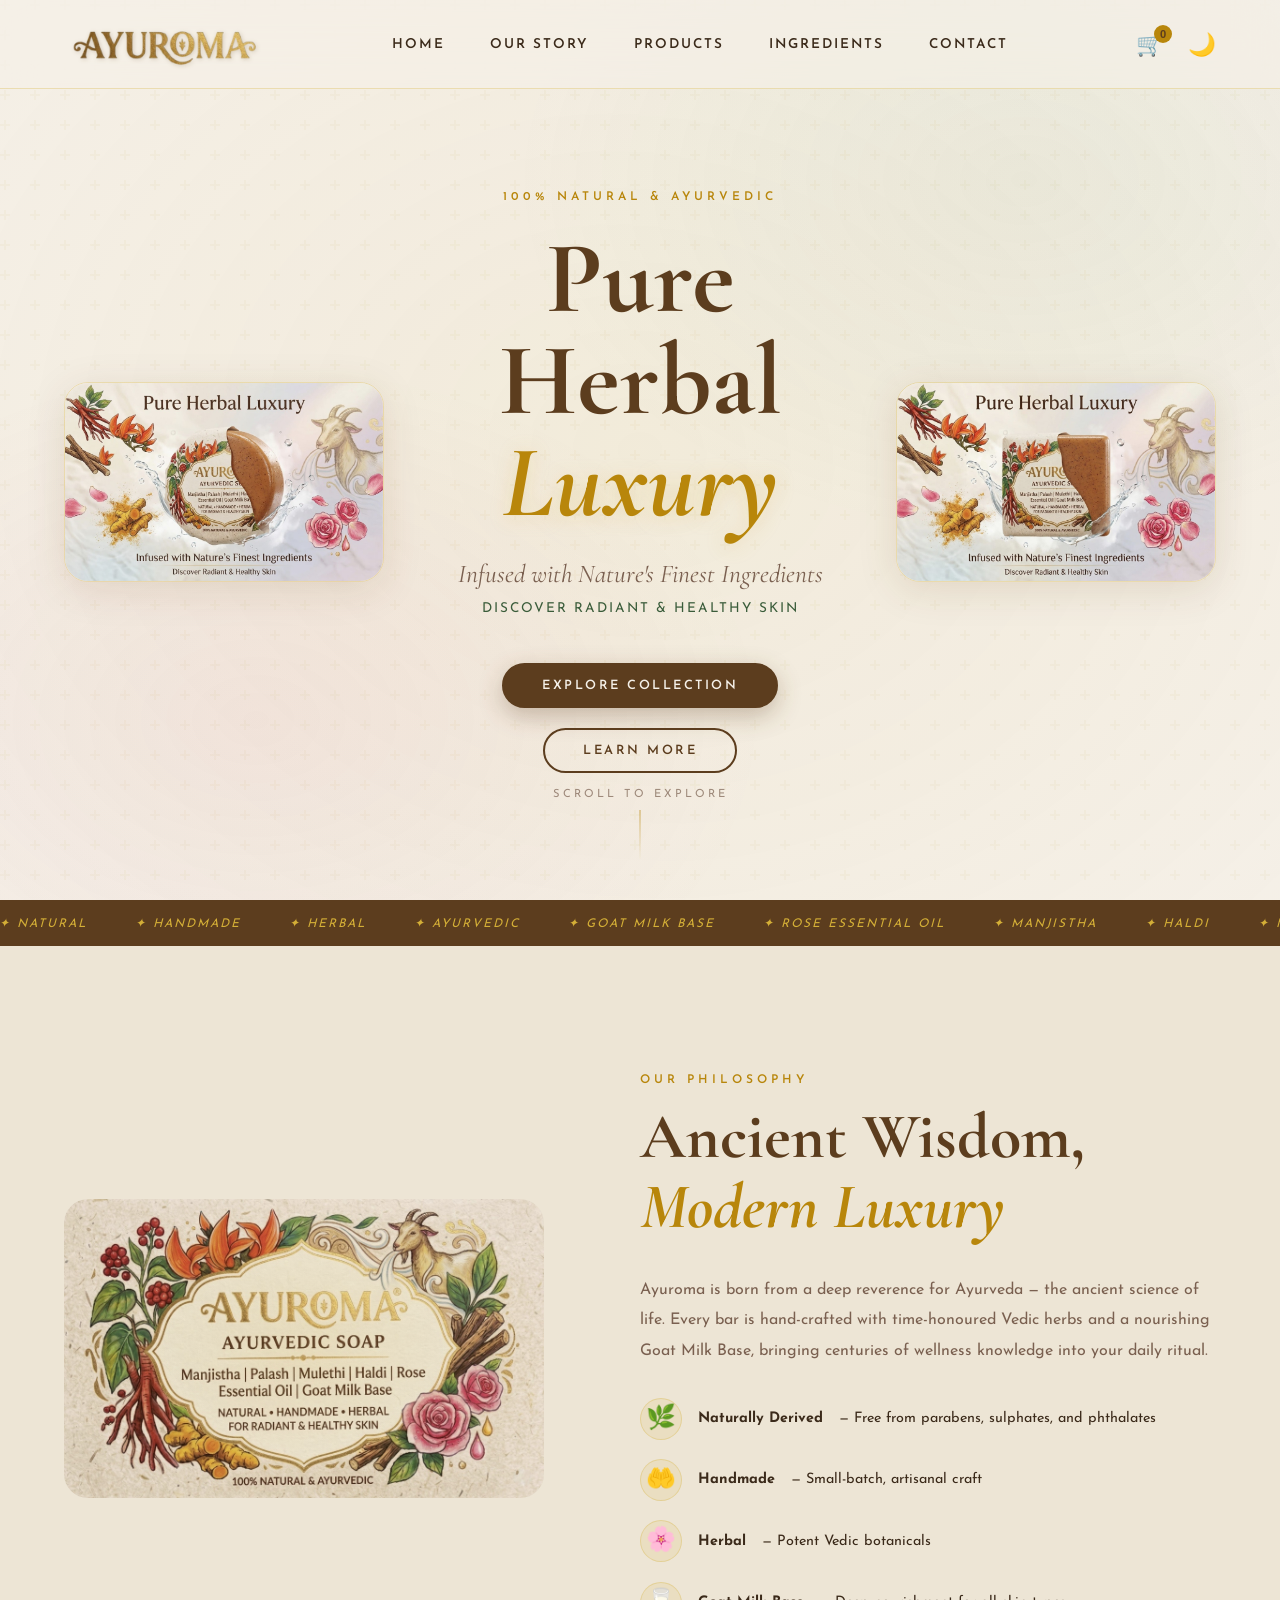
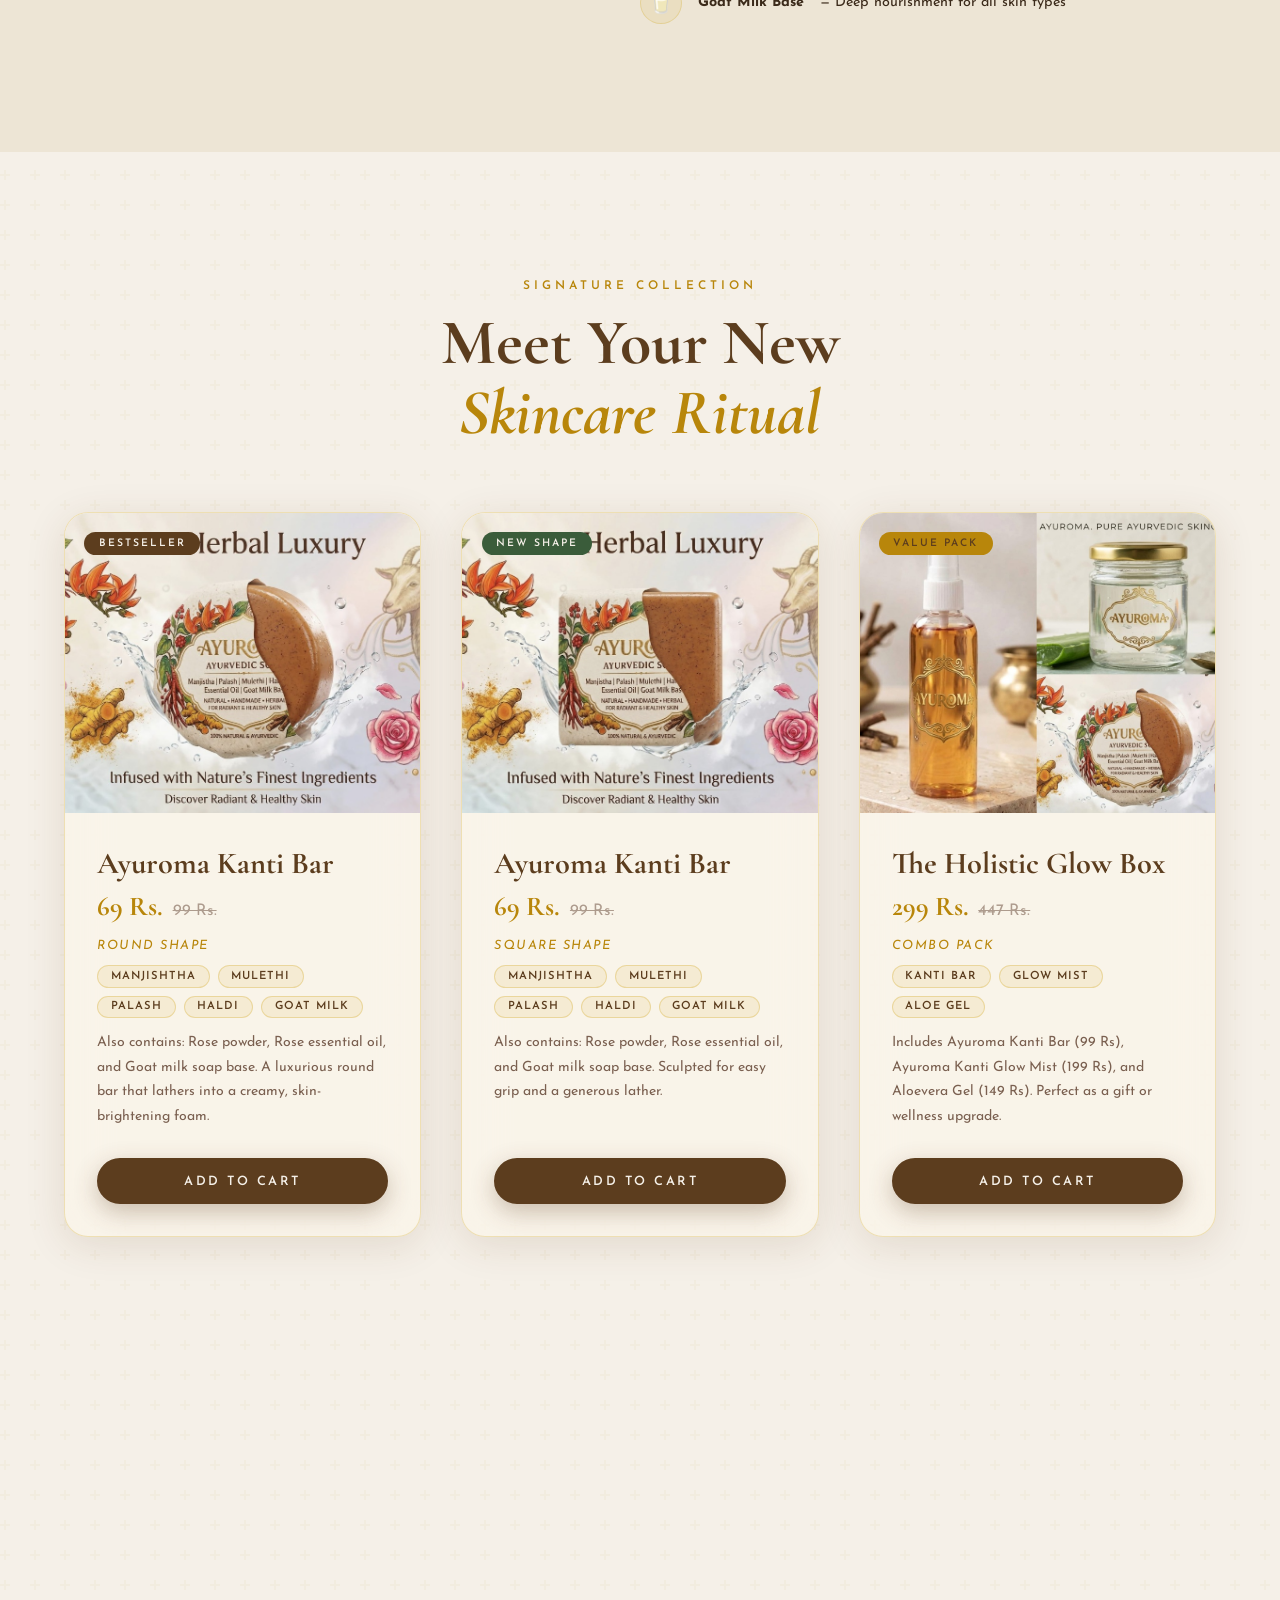
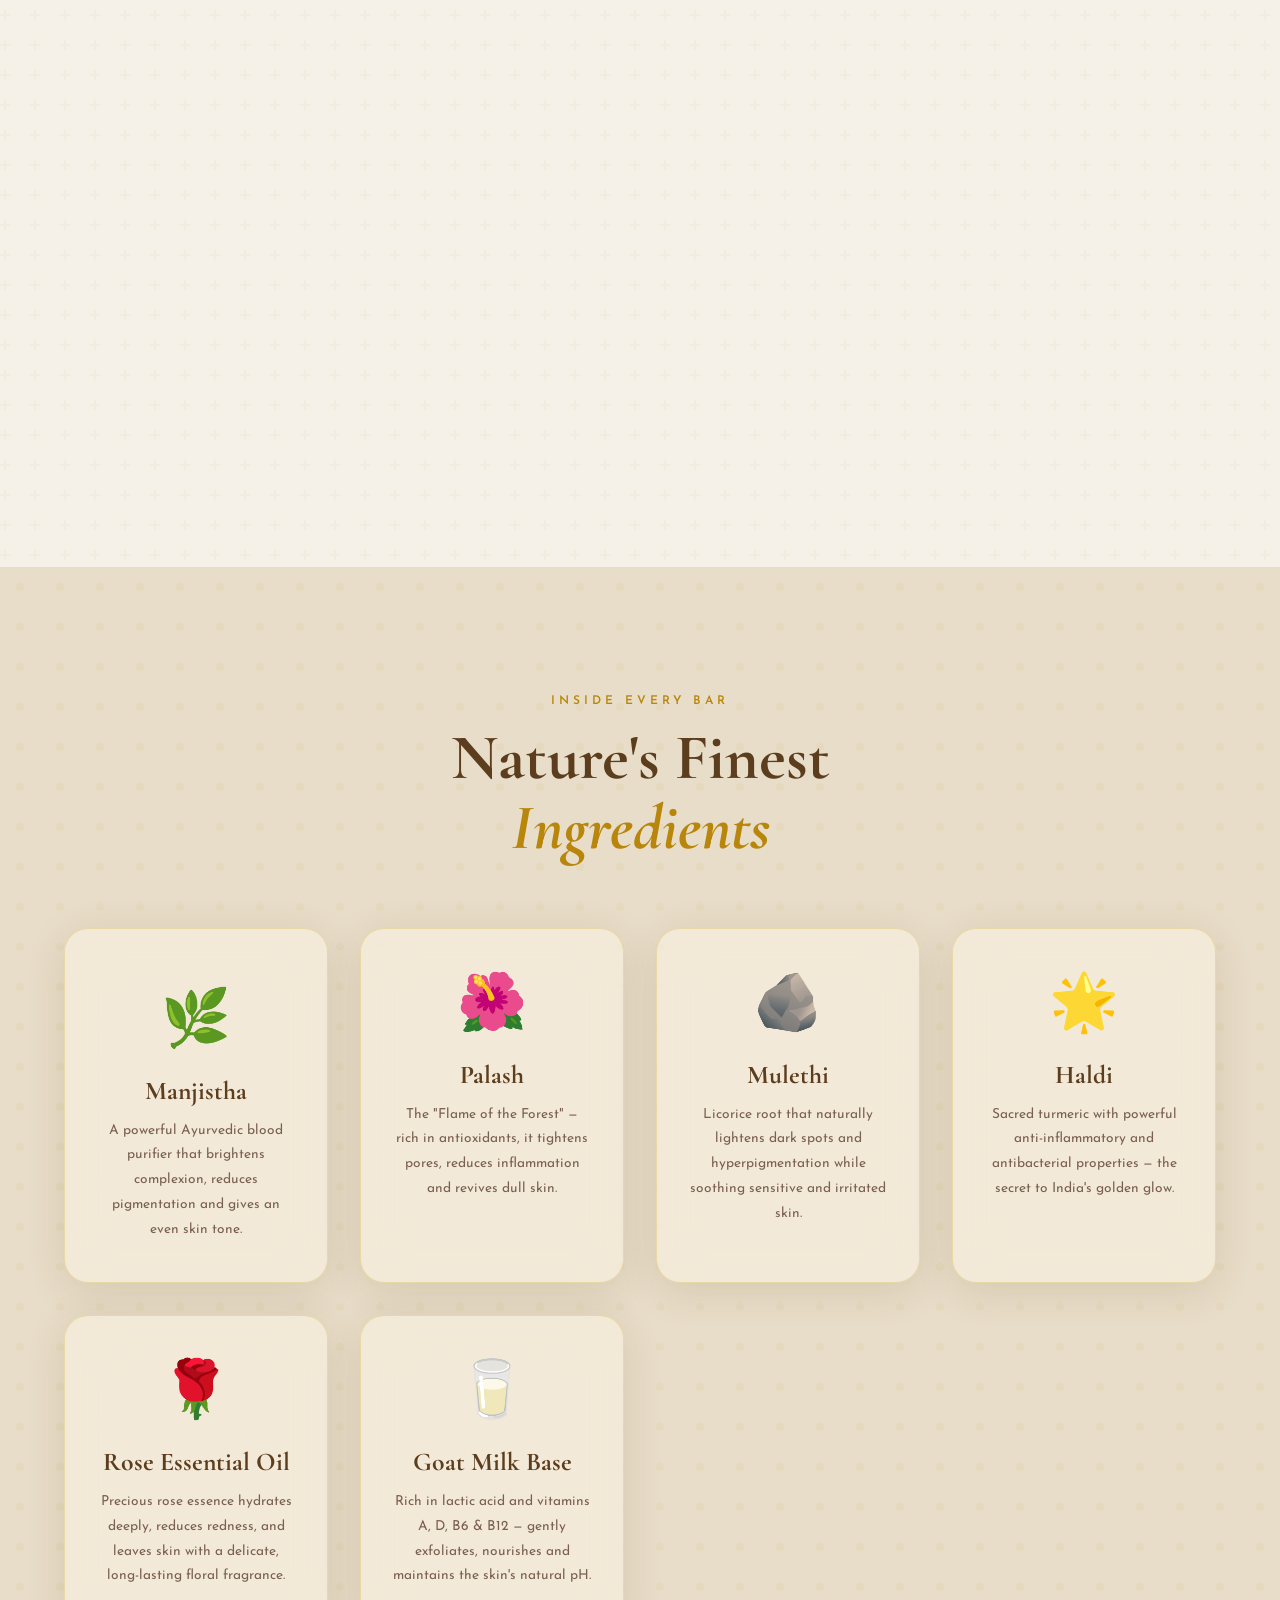
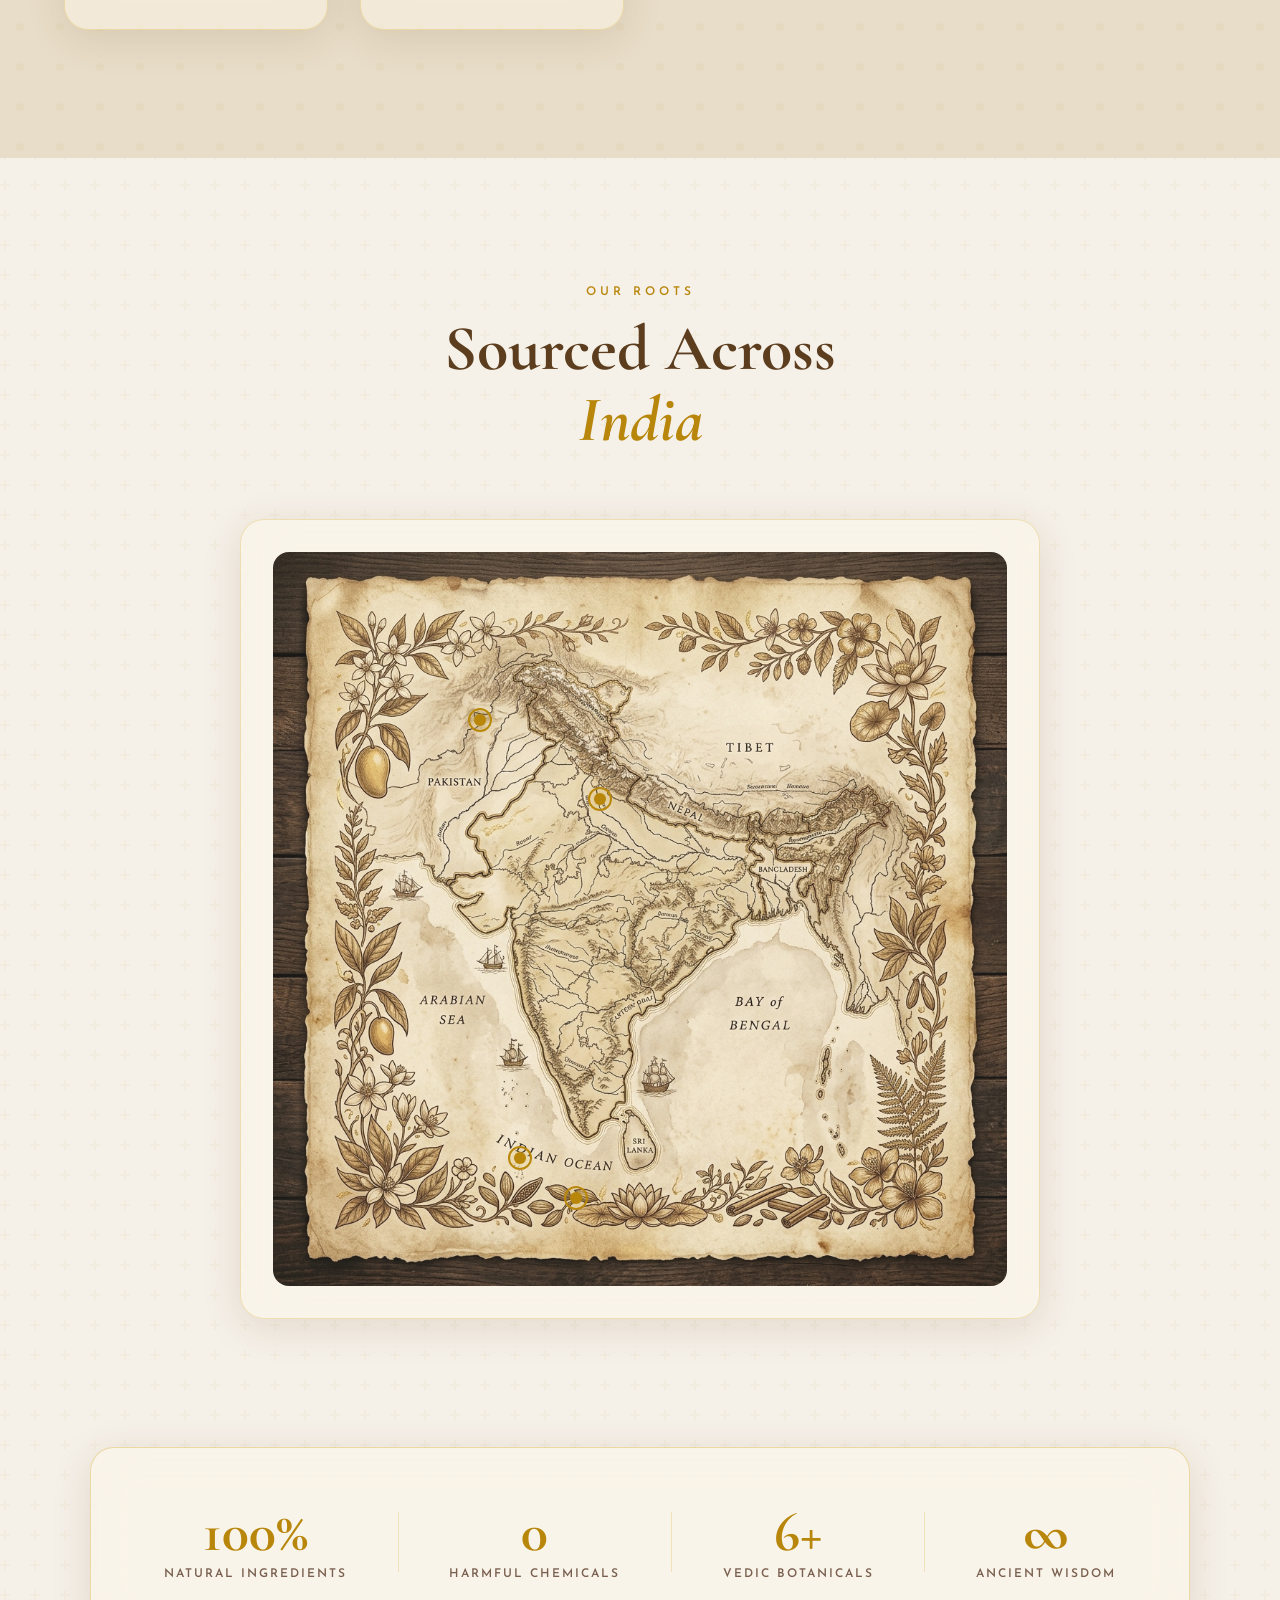
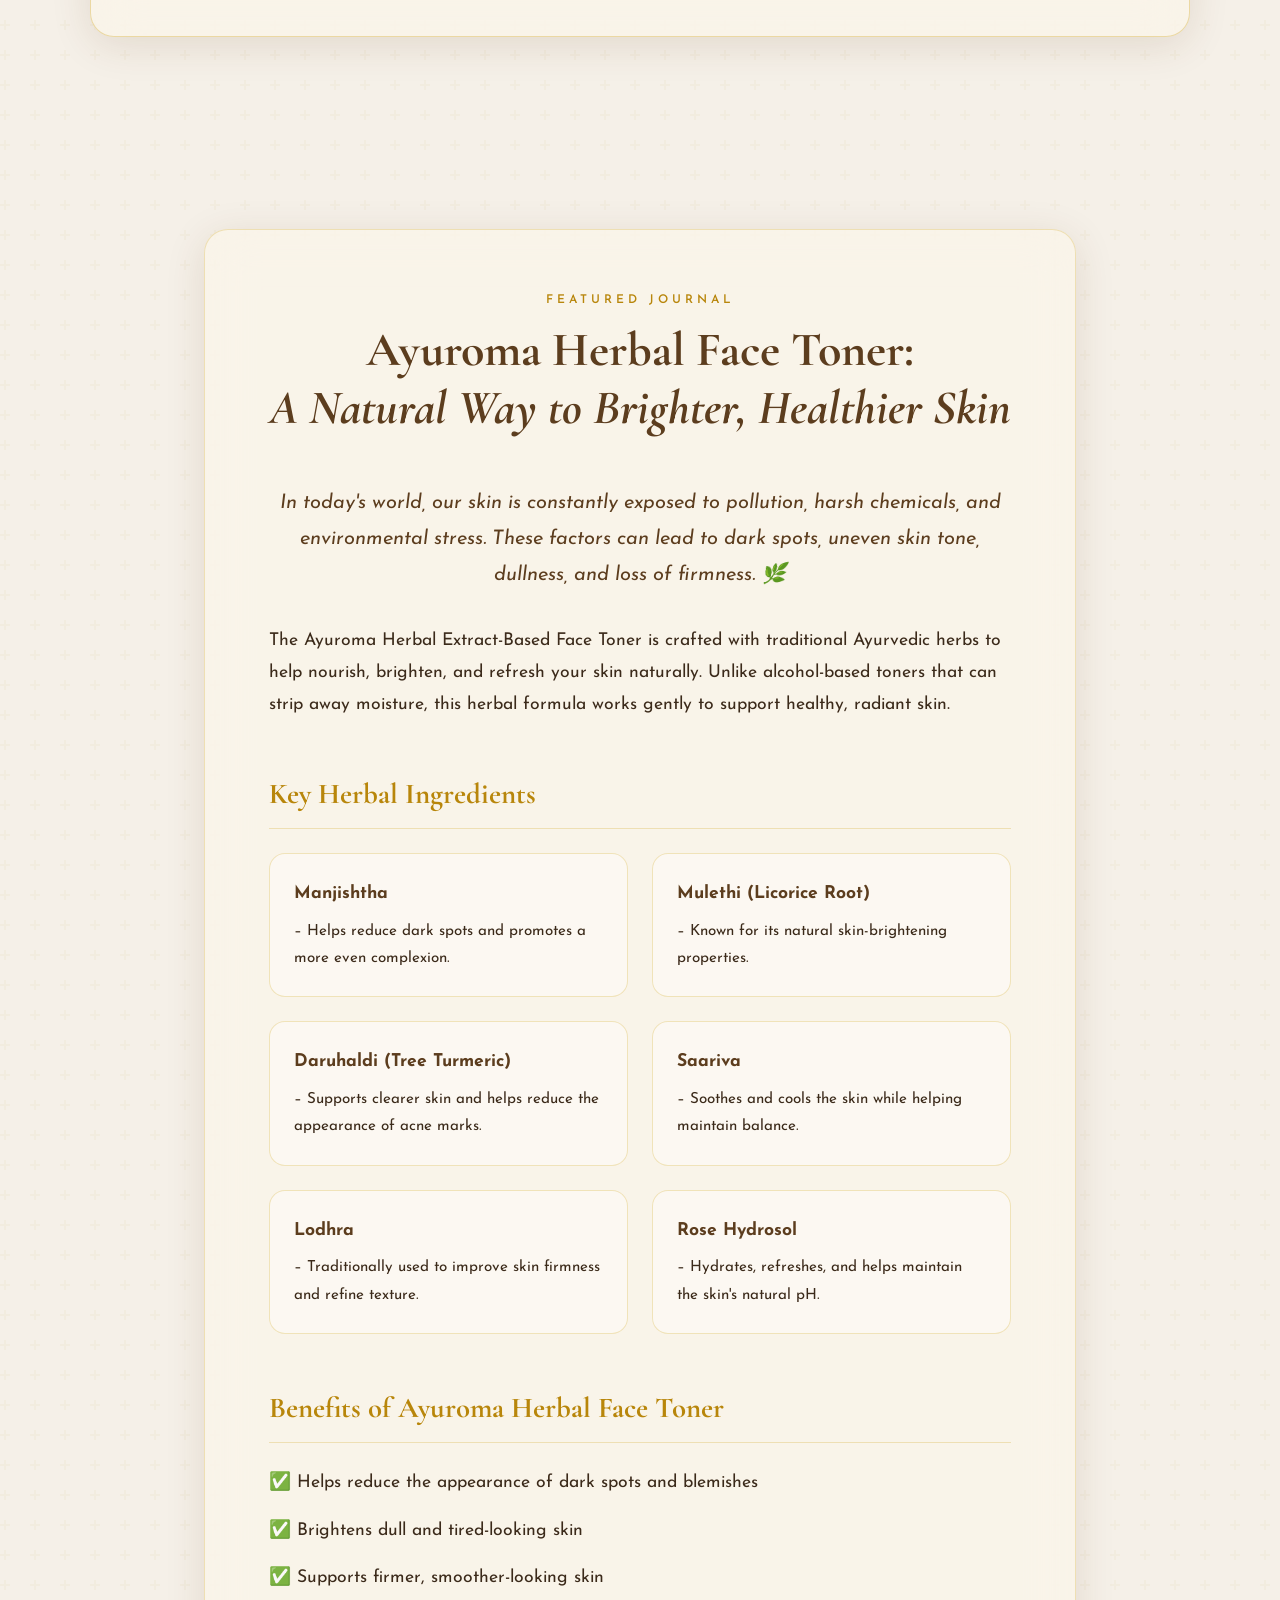
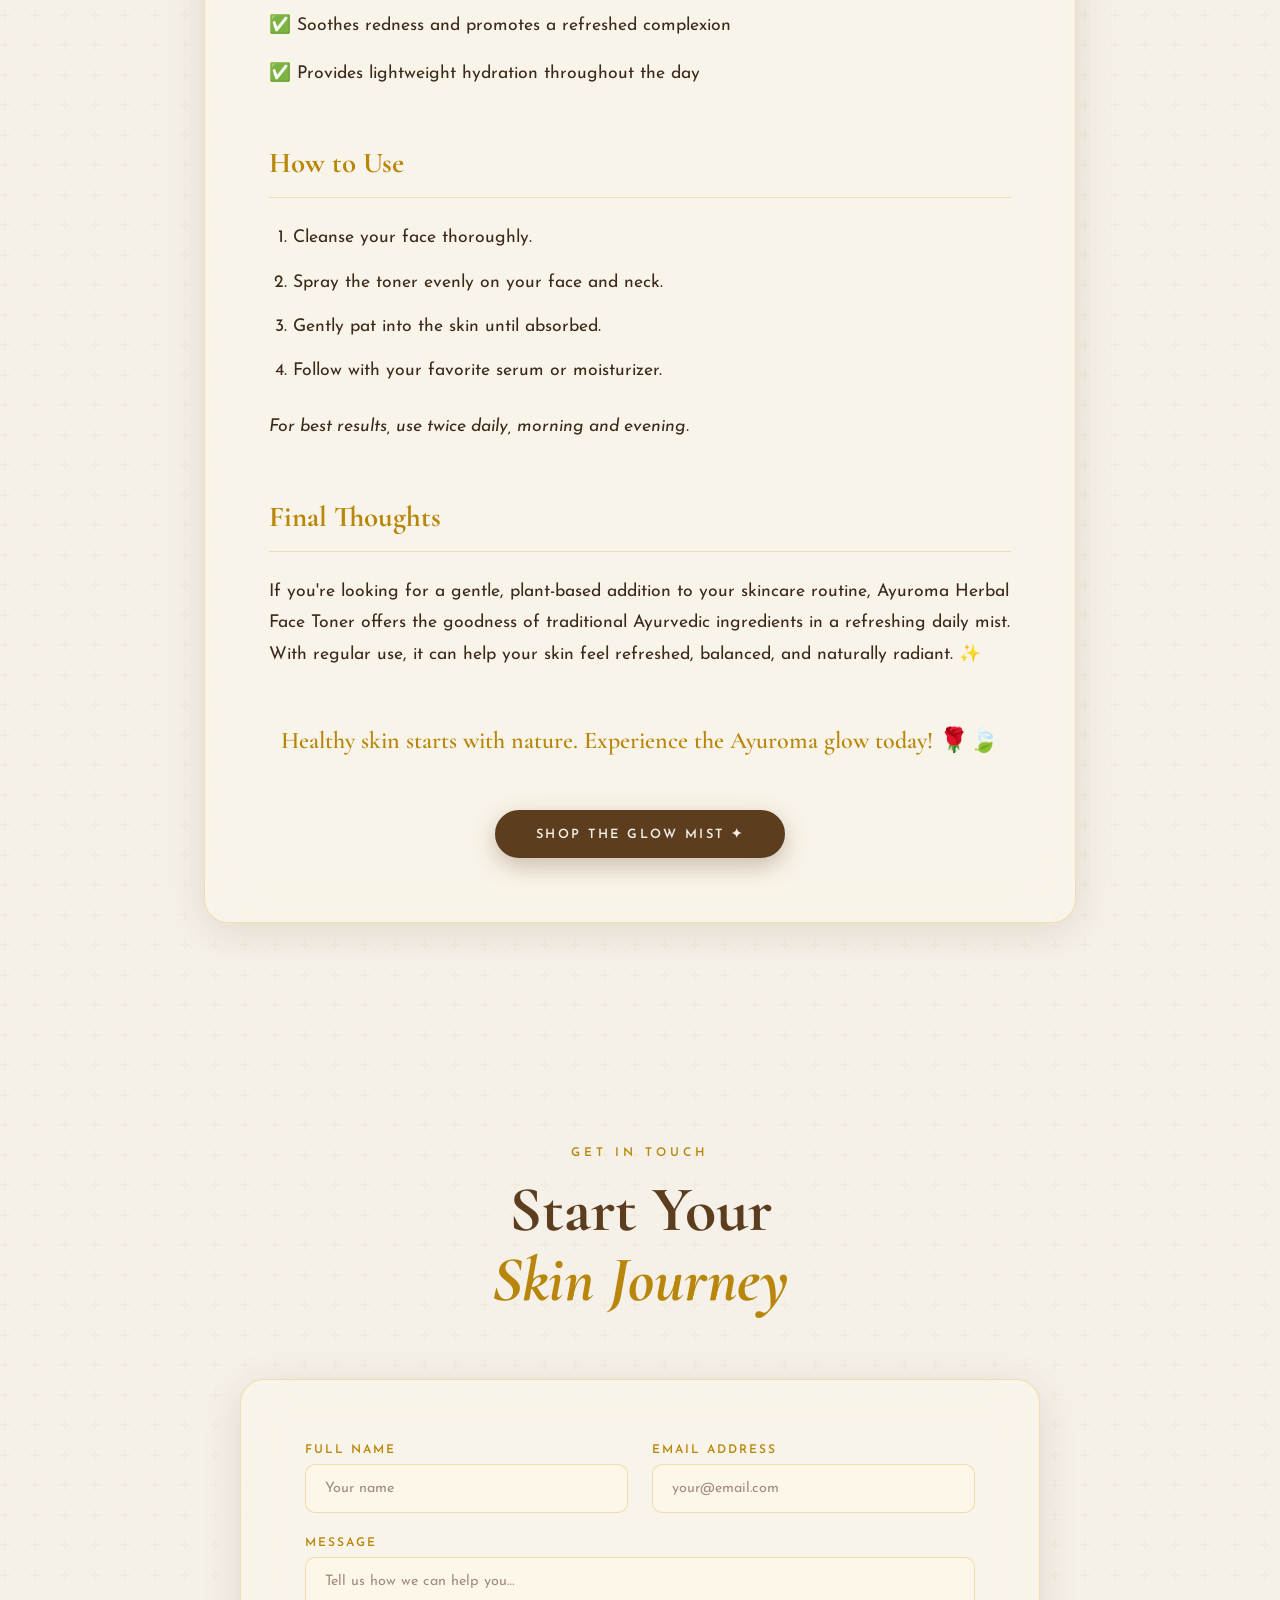
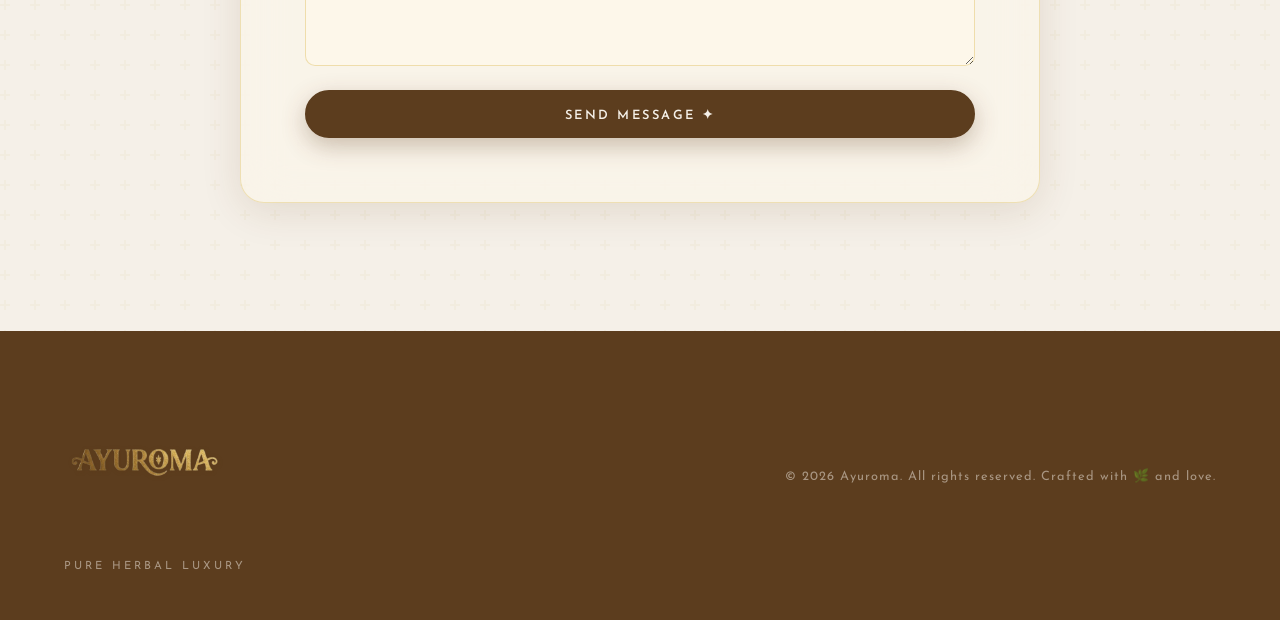
==== index.html @ 1edc3c79 "Update Aloe Vera Gel product photo" ====
<!DOCTYPE html>
<html lang="en">
<head>
  <meta charset="UTF-8" />
  <meta name="viewport" content="width=device-width, initial-scale=1.0" />
  <title>Ayuroma® | Pure Herbal Luxury – Ayurvedic Soap</title>
  <meta name="description" content="Ayuroma Ayurvedic Soap – crafted with Manjistha, Palash, Mulethi, Haldi, Rose Essential Oil and Goat Milk Base. Naturally Derived, Handmade & Herbal for radiant and healthy skin." />
  <link rel="preconnect" href="https://fonts.googleapis.com" />
  <link rel="preconnect" href="https://fonts.gstatic.com" crossorigin />
  <link href="https://fonts.googleapis.com/css2?family=Cinzel+Decorative:wght@400;700&family=Cormorant+Garamond:ital,wght@0,400;0,600;0,700;1,400;1,600&family=Josefin+Sans:wght@300;400;600&display=swap" rel="stylesheet" />
  <link rel="stylesheet" href="style-premium.css?v=29" />
  <link rel="icon" type="image/jpeg" href="assets/favicon.jpg" />
</head>
<body>



  <!-- ======== FLOATING PETALS ======== -->
  <div class="petals-container" id="petalsContainer"></div>

  <!-- ======== NAVBAR ======== -->
  <nav class="navbar" id="navbar">
    <div class="nav-logo">
      <img src="assets/logo.png" alt="Ayuroma Logo" class="nav-logo-img" onerror="this.style.display='none'; this.nextElementSibling.style.display='flex';" />
      <div class="fallback-logo" style="display: none; align-items: baseline; gap: 2px;">
        <span class="logo-text">AYUROMA</span>
        <span class="logo-reg">®</span>
      </div>
    </div>
    <ul class="nav-links" id="navLinks">
      <li><a href="#home">Home</a></li>
      <li><a href="#story">Our Story</a></li>
      <li><a href="#products">Products</a></li>
      <li><a href="#ingredients">Ingredients</a></li>
      <li><a href="#contact">Contact</a></li>
    </ul>
    <div class="nav-actions">
      <button class="nav-cart-btn" id="navCartBtn" aria-label="View Cart">
        🛒 <span class="nav-cart-count" id="navCartCount">0</span>
      </button>
      <button class="theme-toggle" id="themeToggle" aria-label="Toggle Dark Mode">
        <span class="theme-toggle-icon">🌙</span>
      </button>
      <button class="nav-toggle" id="navToggle" aria-label="Toggle Navigation">
        <span></span><span></span><span></span>
      </button>
    </div>
  </nav>

  <!-- ======== HERO ======== -->
  <section id="home" class="hero">
    <div class="hero-bg-texture"></div>
    <div class="hero-botanical hero-botanical--left">
      <img src="assets/hero-round.jpg" alt="Ayuroma Round Soap with herbal ingredients" class="hero-product-img float-anim" />
    </div>
    <div class="hero-content fade-up">
      <p class="hero-eyebrow">100% Natural &amp; Ayurvedic</p>
      <h1 class="hero-title">Pure Herbal<br /><em>Luxury</em></h1>
      <p class="hero-subtitle">Infused with Nature's Finest Ingredients</p>
      <p class="hero-tagline">Discover Radiant &amp; Healthy Skin</p>
      <div class="hero-cta">
        <a href="#products" class="btn btn--primary" id="heroExploreBtn">Explore Collection</a>
        <a href="#ingredients" class="btn btn--outline" id="heroLearnBtn">Learn More</a>
      </div>
    </div>
    <div class="hero-botanical hero-botanical--right">
      <img src="assets/hero-square.jpg" alt="Ayuroma Square Soap with herbal ingredients" class="hero-product-img float-anim float-anim--delay" />
    </div>
    <div class="hero-scroll-hint">
      <span>Scroll to explore</span>
      <div class="scroll-line"></div>
    </div>
  </section>

  <!-- ======== MARQUEE STRIP ======== -->
  <div class="marquee-strip">
    <div class="marquee-track">
      <span>✦ Natural</span>
      <span>✦ Handmade</span>
      <span>✦ Herbal</span>
      <span>✦ Ayurvedic</span>
      <span>✦ Goat Milk Base</span>
      <span>✦ Rose Essential Oil</span>
      <span>✦ Manjistha</span>
      <span>✦ Haldi</span>
      <span>✦ Mulethi</span>
      <span>✦ Natural</span>
      <span>✦ Handmade</span>
      <span>✦ Herbal</span>
      <span>✦ Ayurvedic</span>
      <span>✦ Goat Milk Base</span>
      <span>✦ Rose Essential Oil</span>
      <span>✦ Manjistha</span>
      <span>✦ Haldi</span>
      <span>✦ Mulethi</span>
    </div>
  </div>

  <!-- ======== OUR STORY ======== -->
  <section id="story" class="story section">
    <div class="story-inner">
      <div class="story-image-wrap fade-left">
        <img src="assets/label.jpg" alt="Ayuroma Ayurvedic Soap Label" class="story-img" />
        <div class="story-img-glow"></div>
      </div>
      <div class="story-text fade-right">
        <p class="section-eyebrow">Our Philosophy</p>
        <h2 class="section-title">Ancient Wisdom,<br /><em>Modern Luxury</em></h2>
        <p class="story-body">Ayuroma is born from a deep reverence for Ayurveda — the ancient science of life. Every bar is hand-crafted with time-honoured Vedic herbs and a nourishing Goat Milk Base, bringing centuries of wellness knowledge into your daily ritual.</p>
        <ul class="story-pillars">
          <li><span class="pillar-icon">🌿</span> <strong>Naturally Derived</strong> — Free from parabens, sulphates, and phthalates</li>
          <li><span class="pillar-icon">🤲</span> <strong>Handmade</strong> — Small-batch, artisanal craft</li>
          <li><span class="pillar-icon">🌸</span> <strong>Herbal</strong> — Potent Vedic botanicals</li>
          <li><span class="pillar-icon">🥛</span> <strong>Goat Milk Base</strong> — Deep nourishment for all skin types</li>
        </ul>
      </div>
    </div>
  </section>

  <!-- ======== PRODUCTS ======== -->
  <section id="products" class="products section">
    <div class="section-header fade-up">
      <p class="section-eyebrow">Signature Collection</p>
      <h2 class="section-title">Meet Your New<br /><em>Skincare Ritual</em></h2>
    </div>
    <div class="products-grid">

      <!-- Round Soap Card -->
      <article class="product-card glass-card fade-up" id="productRound">
        <div class="product-card__badge">Bestseller</div>
        <div class="product-card__img-wrap">
          <img src="assets/hero-round.jpg" alt="Ayuroma Round Herbal Soap Bar" class="product-card__img" loading="lazy" />
          <div class="product-card__img-glow"></div>
        </div>
        <div class="product-card__body">
          <h3 class="product-card__name">Ayuroma Kanti Bar</h3>
          <div class="product-card__price">
            <span class="price-current">69 Rs.</span>
            <span class="price-old">99 Rs.</span>
          </div>
          <p class="product-card__tagline">Round Shape</p>
          <div class="product-card__ingredients">
            <span class="tag">Manjishtha</span>
            <span class="tag">Mulethi</span>
            <span class="tag">Palash</span>
            <span class="tag">Haldi</span>
            <span class="tag">Goat Milk</span>
          </div>
          <p class="product-card__desc">Also contains: Rose powder, Rose essential oil, and Goat milk soap base. A luxurious round bar that lathers into a creamy, skin-brightening foam.</p>
          <button class="btn btn--primary product-btn" id="btnRound">Add to Cart</button>
        </div>
      </article>

      <!-- Square Soap Card -->
      <article class="product-card glass-card fade-up delay-1" id="productSquare">
        <div class="product-card__badge product-card__badge--new">New Shape</div>
        <div class="product-card__img-wrap">
          <img src="assets/hero-square.jpg" alt="Ayuroma Square Herbal Soap Bar" class="product-card__img" loading="lazy" />
          <div class="product-card__img-glow"></div>
        </div>
        <div class="product-card__body">
          <h3 class="product-card__name">Ayuroma Kanti Bar</h3>
          <div class="product-card__price">
            <span class="price-current">69 Rs.</span>
            <span class="price-old">99 Rs.</span>
          </div>
          <p class="product-card__tagline">Square Shape</p>
          <div class="product-card__ingredients">
            <span class="tag">Manjishtha</span>
            <span class="tag">Mulethi</span>
            <span class="tag">Palash</span>
            <span class="tag">Haldi</span>
            <span class="tag">Goat Milk</span>
          </div>
          <p class="product-card__desc">Also contains: Rose powder, Rose essential oil, and Goat milk soap base. Sculpted for easy grip and a generous lather.</p>
          <button class="btn btn--primary product-btn" id="btnSquare">Add to Cart</button>
        </div>
      </article>

      <!-- Label / Bundle Card -->
      <article class="product-card glass-card fade-up delay-2" id="productBundle">
        <div class="product-card__badge product-card__badge--gold">Value Pack</div>
        <div class="product-card__img-wrap">
          <img src="assets/glow-box.jpg" alt="Ayuroma Combo Pack" class="product-card__img" loading="lazy" />
          <div class="product-card__img-glow"></div>
        </div>
        <div class="product-card__body">
          <h3 class="product-card__name">The Holistic Glow Box</h3>
          <div class="product-card__price">
            <span class="price-current">299 Rs.</span>
            <span class="price-old">447 Rs.</span>
          </div>
          <p class="product-card__tagline">Combo Pack</p>
          <div class="product-card__ingredients">
            <span class="tag">Kanti Bar</span>
            <span class="tag">Glow Mist</span>
            <span class="tag">Aloe Gel</span>
          </div>
          <p class="product-card__desc">Includes Ayuroma Kanti Bar (99 Rs), Ayuroma Kanti Glow Mist (199 Rs), and Aloevera Gel (149 Rs). Perfect as a gift or wellness upgrade.</p>
          <button class="btn btn--primary product-btn" id="btnBundle">Add to Cart</button>
        </div>
      </article>

      <!-- Aloe Vera Gel Card -->
      <article class="product-card glass-card fade-up" id="productAloe">
        <div class="product-card__badge product-card__badge--new" style="background:var(--gold); color:var(--brown);">New Arrival</div>
        <div class="product-card__img-wrap">
          <img src="assets/aloe-vera-gel.jpg" alt="Ayuroma Aloe Vera Gel" class="product-card__img" loading="lazy" />
          <div class="product-card__img-glow"></div>
        </div>
        <div class="product-card__body">
          <h3 class="product-card__name">Aloevera Gel (50g)</h3>
          <div class="product-card__price">
            <span class="price-current">99 Rs.</span>
            <span class="price-old">149 Rs.</span>
          </div>
          <p class="product-card__tagline">Natural & Potent Hydration</p>
          <div class="product-card__ingredients">
            <span class="tag">Aloevera Swaras</span>
            <span class="tag">Veg. Glycerine</span>
          </div>
          <p class="product-card__desc">Also contains: Picchal Ghantva Shar Dravya, Santilan Dravya, and pure Aloevera fragrance. Deeply hydrates and leaves a naturally radiant glow.</p>
          <button class="btn btn--primary product-btn" id="btnAloe">Add to Cart</button>
        </div>
      </article>

      <!-- Face Toner Card -->
      <article class="product-card glass-card fade-up delay-1" id="productToner">
        <div class="product-card__badge product-card__badge--new" style="background:var(--gold); color:var(--brown);">New Arrival</div>
        <div class="product-card__img-wrap">
          <img src="assets/face-toner.png" alt="Ayuroma Ayurvedic Face Toner" class="product-card__img" loading="lazy" onerror="this.src='https://images.unsplash.com/photo-1608248543803-ba4f8c70ae0b?w=600&q=80'" />
          <div class="product-card__img-glow"></div>
        </div>
        <div class="product-card__body">
          <h3 class="product-card__name">Ayuroma Kanti Glow Mist</h3>
          <div class="product-card__price">
            <span class="price-current">149 Rs.</span>
            <span class="price-old">199 Rs.</span>
          </div>
          <p class="product-card__tagline">Refresh & Refine</p>
          <div class="product-card__ingredients">
            <span class="tag">Rose Hydrosol</span>
            <span class="tag">Manjishtha</span>
            <span class="tag">Lodhra</span>
            <span class="tag">Mulethi</span>
          </div>
          <p class="product-card__desc">With Daruhaldi, Sariva, and Rose petal. Pigmentation lightening, blood purifier, dark spots & tanning control, natural skin brightener with cooling glow.</p>
          <button class="btn btn--primary product-btn" id="btnToner">Add to Cart</button>
        </div>
      </article>

    </div>
  </section>

  <!-- ======== INGREDIENTS ======== -->
  <section id="ingredients" class="ingredients-section section">
    <div class="section-header fade-up">
      <p class="section-eyebrow">Inside Every Bar</p>
      <h2 class="section-title">Nature's Finest<br /><em>Ingredients</em></h2>
    </div>
    <div class="ingredients-grid">

      <div class="ingredient-card glass-card fade-up" id="ing-manjistha">
        <div class="ing-icon-wrap">
          <img src="https://upload.wikimedia.org/wikipedia/commons/thumb/4/41/Simple_icon_plant.svg/512px-Simple_icon_plant.svg.png" alt="" class="ing-icon-placeholder" />
          <span class="ing-emoji">🌿</span>
        </div>
        <h4 class="ing-name">Manjistha</h4>
        <p class="ing-desc">A powerful Ayurvedic blood purifier that brightens complexion, reduces pigmentation and gives an even skin tone.</p>
      </div>

      <div class="ingredient-card glass-card fade-up delay-1" id="ing-palash">
        <div class="ing-icon-wrap"><span class="ing-emoji">🌺</span></div>
        <h4 class="ing-name">Palash</h4>
        <p class="ing-desc">The "Flame of the Forest" — rich in antioxidants, it tightens pores, reduces inflammation and revives dull skin.</p>
      </div>

      <div class="ingredient-card glass-card fade-up delay-2" id="ing-mulethi">
        <div class="ing-icon-wrap"><span class="ing-emoji">🪨</span></div>
        <h4 class="ing-name">Mulethi</h4>
        <p class="ing-desc">Licorice root that naturally lightens dark spots and hyperpigmentation while soothing sensitive and irritated skin.</p>
      </div>

      <div class="ingredient-card glass-card fade-up delay-3" id="ing-haldi">
        <div class="ing-icon-wrap"><span class="ing-emoji">🌟</span></div>
        <h4 class="ing-name">Haldi</h4>
        <p class="ing-desc">Sacred turmeric with powerful anti-inflammatory and antibacterial properties — the secret to India's golden glow.</p>
      </div>

      <div class="ingredient-card glass-card fade-up delay-4" id="ing-rose">
        <div class="ing-icon-wrap"><span class="ing-emoji">🌹</span></div>
        <h4 class="ing-name">Rose Essential Oil</h4>
        <p class="ing-desc">Precious rose essence hydrates deeply, reduces redness, and leaves skin with a delicate, long-lasting floral fragrance.</p>
      </div>

      <div class="ingredient-card glass-card fade-up delay-5" id="ing-goatmilk">
        <div class="ing-icon-wrap"><span class="ing-emoji">🥛</span></div>
        <h4 class="ing-name">Goat Milk Base</h4>
        <p class="ing-desc">Rich in lactic acid and vitamins A, D, B6 &amp; B12 — gently exfoliates, nourishes and maintains the skin's natural pH.</p>
      </div>

    </div>
  </section>

  <!-- ======== SOURCING MAP ======== -->
  <section id="sourcing" class="sourcing-section section fade-up">
    <div class="section-header">
      <p class="section-eyebrow">Our Roots</p>
      <h2 class="section-title">Sourced Across<br /><em>India</em></h2>
    </div>
    <div class="map-container glass-card">
      <img src="assets/india-map.png" alt="Map of India" class="map-bg" />
      
      <!-- Pin: Sandalwood (Mysore) -->
      <div class="map-pin" style="top: 80%; left: 35%;" data-title="Sandalwood" data-region="Mysore, Karnataka" data-story="Sourced from the heart of Mysore, where generations of farmers have cultivated the world's most fragrant and pure sandalwood for centuries.">
        <div class="pin-ring"></div>
        <div class="pin-dot"></div>
      </div>
      
      <!-- Pin: Rose (Kannauj) -->
      <div class="map-pin" style="top: 35%; left: 45%;" data-title="Rose Essential Oil" data-region="Kannauj, Uttar Pradesh" data-story="Known as the perfume capital of India, Kannauj farmers hand-pick roses at dawn to distill the most potent and aromatic essential oils.">
        <div class="pin-ring"></div>
        <div class="pin-dot"></div>
      </div>
      
      <!-- Pin: Haldi (Erode) -->
      <div class="map-pin" style="top: 85%; left: 42%;" data-title="Haldi (Turmeric)" data-region="Erode, Tamil Nadu" data-story="Grown in the rich soils of Erode, this sacred turmeric has an exceptionally high curcumin content, providing a radiant golden glow.">
        <div class="pin-ring"></div>
        <div class="pin-dot"></div>
      </div>

      <!-- Pin: Mulethi (Punjab) -->
      <div class="map-pin" style="top: 25%; left: 30%;" data-title="Mulethi (Licorice)" data-region="Northwest India" data-story="Harvested from the fertile plains of the Northwest, this sweet root has been used in Ayurveda for millennia to soothe and brighten skin.">
        <div class="pin-ring"></div>
        <div class="pin-dot"></div>
      </div>

      <!-- Tooltip Overlay -->
      <div class="map-tooltip glass-card" id="mapTooltip">
        <h4 class="tooltip-title">Ingredient Name</h4>
        <p class="tooltip-region">Region Name</p>
        <p class="tooltip-story">Story goes here...</p>
      </div>
    </div>
  </section>



  <!-- ======== BENEFITS BANNER ======== -->
  <section class="benefits-banner fade-up">
    <div class="benefits-banner__inner glass-card">
      <div class="benefit-item">
        <span class="benefit-num">100%</span>
        <span class="benefit-label">Natural Ingredients</span>
      </div>
      <div class="benefit-divider"></div>
      <div class="benefit-item">
        <span class="benefit-num">0</span>
        <span class="benefit-label">Harmful Chemicals</span>
      </div>
      <div class="benefit-divider"></div>
      <div class="benefit-item">
        <span class="benefit-num">6+</span>
        <span class="benefit-label">Vedic Botanicals</span>
      </div>
      <div class="benefit-divider"></div>
      <div class="benefit-item">
        <span class="benefit-num">∞</span>
        <span class="benefit-label">Ancient Wisdom</span>
      </div>
    </div>
  </section>

  <!-- ======== FEATURED BLOG ======== -->
  <section id="blog" class="featured-blog section">
    <div class="featured-blog-inner glass-card">
      <header class="blog-header">
        <p class="section-eyebrow">Featured Journal</p>
        <h2 class="blog-title">Ayuroma Herbal Face Toner:<br /><em>A Natural Way to Brighter, Healthier Skin</em></h2>
      </header>

      <div class="blog-body">
        <p class="lead">In today's world, our skin is constantly exposed to pollution, harsh chemicals, and environmental stress. These factors can lead to dark spots, uneven skin tone, dullness, and loss of firmness. 🌿</p>
        
        <p>The Ayuroma Herbal Extract-Based Face Toner is crafted with traditional Ayurvedic herbs to help nourish, brighten, and refresh your skin naturally. Unlike alcohol-based toners that can strip away moisture, this herbal formula works gently to support healthy, radiant skin.</p>

        <h3>Key Herbal Ingredients</h3>
        <div class="herb-grid">
          <div class="herb-item"><strong>Manjishtha</strong> – Helps reduce dark spots and promotes a more even complexion.</div>
          <div class="herb-item"><strong>Mulethi (Licorice Root)</strong> – Known for its natural skin-brightening properties.</div>
          <div class="herb-item"><strong>Daruhaldi (Tree Turmeric)</strong> – Supports clearer skin and helps reduce the appearance of acne marks.</div>
          <div class="herb-item"><strong>Saariva</strong> – Soothes and cools the skin while helping maintain balance.</div>
          <div class="herb-item"><strong>Lodhra</strong> – Traditionally used to improve skin firmness and refine texture.</div>
          <div class="herb-item"><strong>Rose Hydrosol</strong> – Hydrates, refreshes, and helps maintain the skin's natural pH.</div>
        </div>

        <h3>Benefits of Ayuroma Herbal Face Toner</h3>
        <ul class="benefits-list">
          <li>✅ Helps reduce the appearance of dark spots and blemishes</li>
          <li>✅ Brightens dull and tired-looking skin</li>
          <li>✅ Supports firmer, smoother-looking skin</li>
          <li>✅ Soothes redness and promotes a refreshed complexion</li>
          <li>✅ Provides lightweight hydration throughout the day</li>
        </ul>

        <h3>How to Use</h3>
        <ol class="usage-list">
          <li>Cleanse your face thoroughly.</li>
          <li>Spray the toner evenly on your face and neck.</li>
          <li>Gently pat into the skin until absorbed.</li>
          <li>Follow with your favorite serum or moisturizer.</li>
        </ol>
        <p style="margin-top: 1rem;"><em>For best results, use twice daily, morning and evening.</em></p>

        <h3>Final Thoughts</h3>
        <p>If you're looking for a gentle, plant-based addition to your skincare routine, Ayuroma Herbal Face Toner offers the goodness of traditional Ayurvedic ingredients in a refreshing daily mist. With regular use, it can help your skin feel refreshed, balanced, and naturally radiant. ✨</p>
        
        <p class="signature">Healthy skin starts with nature. Experience the Ayuroma glow today! 🌹🍃</p>
        
        <div class="blog-action" style="margin-top: 3rem; text-align: center;">
           <button class="btn btn--primary" onclick="document.getElementById('btnToner').scrollIntoView({behavior: 'smooth'})">Shop The Glow Mist ✦</button>
        </div>
      </div>
    </div>
  </section>

  <!-- ======== CONTACT ======== -->
  <section id="contact" class="contact section">
    <div class="section-header fade-up">
      <p class="section-eyebrow">Get In Touch</p>
      <h2 class="section-title">Start Your<br /><em>Skin Journey</em></h2>
    </div>
    <div class="contact-inner glass-card fade-up">
      <form class="contact-form" id="contactForm">
        <div class="form-row">
          <div class="form-group">
            <label for="fullName">Full Name</label>
            <input type="text" id="fullName" name="fullName" placeholder="Your name" required />
          </div>
          <div class="form-group">
            <label for="email">Email Address</label>
            <input type="email" id="email" name="email" placeholder="your@email.com" required />
          </div>
        </div>
        <div class="form-group">
          <label for="message">Message</label>
          <textarea id="message" name="message" rows="5" placeholder="Tell us how we can help you…" required></textarea>
        </div>
        <button type="submit" class="btn btn--primary" id="contactSubmitBtn">Send Message ✦</button>
        <p class="form-success" id="formSuccess">Thank you! We'll be in touch soon. 🌿</p>
      </form>
    </div>
  </section>

  <!-- ======== FOOTER ======== -->
  <footer class="footer">
    <div class="footer-inner">
      <div class="footer-brand">
        <img src="assets/logo.png" alt="Ayuroma Logo" class="footer-logo-img" onerror="this.style.display='none'; this.nextElementSibling.style.display='block';" />
        <div class="fallback-logo" style="display: none;">
          <span class="logo-text" style="color:var(--cream); background:none; -webkit-text-fill-color:initial;">AYUROMA</span><span class="logo-reg" style="color:var(--gold-light); background:none; -webkit-text-fill-color:initial;">®</span>
        </div>
        <p>Pure Herbal Luxury</p>
      </div>
      <p class="footer-copy">© 2026 Ayuroma. All rights reserved. Crafted with 🌿 and love.</p>
    </div>
  </footer>

  <!-- ======== CART TOAST ======== -->
  <div class="cart-toast" id="cartToast">
    <span>✦</span> Added to cart!
  </div>

  <!-- ======== FLOATING CART ======== -->
  <div class="floating-cart" id="floatingCart">
    <button class="btn btn--primary cart-checkout-btn" id="openCartModalBtn" style="display: flex; align-items: center; gap: 0.5rem;">
      <svg xmlns="http://www.w3.org/2000/svg" viewBox="0 0 448 512" style="width: 1.2rem; height: 1.2rem; fill: currentColor;"><path d="M380.9 97.1C339 55.1 283.2 32 223.9 32c-122.4 0-222 99.6-222 222 0 39.1 10.2 77.3 29.6 111L0 480l117.7-30.9c32.4 17.7 68.9 27 106.1 27h.1c122.3 0 224.1-99.6 224.1-222 0-59.3-25.2-115-67.1-157zM223.9 411.9c-31.5 0-62.4-8.5-89.6-24.5l-6.4-3.8-66.6 17.5 17.8-64.9-4.2-6.7c-17.6-28-26.9-60.5-26.9-93.6 0-101.4 82.5-184 184-184 54.1 0 105 21.1 143.3 59.4 38.3 38.3 59.4 89.2 59.4 143.3 0 101.4-82.5 184-184 184zm101.2-138.2c-5.5-2.8-32.8-16.2-37.9-18-5.1-1.9-8.8-2.8-12.5 2.8-3.7 5.6-14.3 18-17.6 21.8-3.2 3.7-6.5 4.2-12 1.4-32.6-16.3-54-29.1-75.5-66-1.5-2.6 0-4.1 1.4-5.5 1.3-1.3 2.8-3.2 4.2-4.6 1.4-1.4 1.9-2.3 2.8-3.7.9-1.4.5-2.8 0-4.2-1.4-2.8-12.5-30.1-17.1-41.2-4.5-10.8-9.1-9.3-12.5-9.5-3.2-.2-6.9-.2-10.6-.2-3.7 0-9.7 1.4-14.8 6.9-5.1 5.6-19.4 19-19.4 46.3 0 27.3 19.9 53.7 22.6 57.4 2.8 3.7 39.1 59.7 94.8 83.8 35.2 15.2 49 16.5 66.6 13.9 10.7-1.6 32.8-13.4 37.4-26.4 4.6-13 4.6-24.1 3.2-26.4-1.3-2.5-5-3.9-10.5-6.6z"/></svg>
      Buy (<span id="cartCount">0</span> items)
    </button>
  </div>

  <!-- ======== CART MODAL ======== -->
  <div class="cart-modal-overlay" id="cartModal">
    <div class="cart-modal-content glass-card">
      <button class="cart-modal-close" id="cartModalClose">&times;</button>
      <h3 class="cart-modal-title">Your Cart</h3>
      <div class="cart-items-list" id="cartItemsList">
        <!-- Items injected via JS -->
      </div>
      <form class="cart-checkout-form" id="cartCheckoutForm">
        <h4 class="form-section-title">Delivery Details</h4>
        <div class="form-group">
          <label for="customerName">Full Name *</label>
          <input type="text" id="customerName" placeholder="Your name" required>
        </div>
        <div class="form-group">
          <label for="customerPhone">Phone Number *</label>
          <input type="tel" id="customerPhone" placeholder="Your phone number" required>
        </div>
        <div class="form-group">
          <label for="customerAddress">Full Address *</label>
          <textarea id="customerAddress" rows="3" placeholder="Your full delivery address" required></textarea>
        </div>
        <button type="submit" class="btn btn--primary cart-submit-btn">Send Order via WhatsApp ✦</button>
      </form>
    </div>
  </div>

  <script src="script-premium.js?v=29"></script>
</body>
</html>
---- style-premium.css ----
/* ============================
   AYUROMA – Premium CSS
   Theme: Parchment Botanical Glassmorphism
   ============================ */

/* ── FONTS & ROOT ── */
@import url('https://fonts.googleapis.com/css2?family=Cormorant+Garamond:ital,wght@0,400;0,600;0,700;1,400;1,600&family=Josefin+Sans:wght@300;400;600&display=swap');

:root {
  --cream:       #f5f0e8;
  --cream-dark:  #ede5d5;
  --parchment:   #e8ddc8;
  --gold:        #b8860b;
  --gold-light:  #d4af37;
  --gold-shine:  #f0d060;
  --brown:       #5c3d1e;
  --green:       #3a5c3a;
  --green-light: #6a9c6a;
  --rose:        #c7607a;
  --turmeric:    #d4881a;
  --text-main:   #3b2a1a;
  --text-muted:  #7a6050;
  --glass-bg:    rgba(255,248,235,0.45);
  --glass-bg-strong: rgba(255,248,235,0.72);
  --glass-border:rgba(212,175,55,0.3);
  --glass-shadow:0 8px 40px rgba(90,50,10,0.12);
  --radius-lg:   24px;
  --radius-md:   16px;
  --radius-sm:   10px;
  --transition:  0.4s cubic-bezier(0.25, 1, 0.5, 1);
}

[data-theme="dark"] {
  --cream:       #1a1614;
  --cream-dark:  #25201d;
  --parchment:   #12100e;
  --gold:        #d4af37;
  --gold-light:  #f0d060;
  --gold-shine:  #fdf0a6;
  --brown:       #e8ddc8;
  --text-main:   #f5f0e8;
  --text-muted:  #b5a595;
  --glass-bg:    rgba(30, 25, 20, 0.65);
  --glass-bg-strong: rgba(30, 25, 20, 0.85);
  --glass-border:rgba(212, 175, 55, 0.25);
  --glass-shadow:0 8px 40px rgba(0, 0, 0, 0.6);
}

body.dark-mode {
  --brown: #EADDCD;
  --cream: #1C1611;
  --bg-color: #120E0A;
  --text-main: #F3EAE1;
  --text-muted: #BFAEA3;
  --glass-bg: rgba(28, 22, 17, 0.75);
  --glass-border: rgba(212, 175, 55, 0.15);
  --shadow: 0 10px 40px rgba(0, 0, 0, 0.4);
  --shadow-hover: 0 15px 50px rgba(0, 0, 0, 0.6);
}

*, *::before, *::after { box-sizing: border-box; margin: 0; padding: 0; }

html { scroll-behavior: smooth; }

body {
  font-family: 'Josefin Sans', sans-serif;
  background-color: var(--cream);
  background-image:
    url("data:image/svg+xml,%3Csvg width='60' height='60' viewBox='0 0 60 60' xmlns='http://www.w3.org/2000/svg'%3E%3Cg fill='none' fill-rule='evenodd'%3E%3Cg fill='%23b8860b' fill-opacity='0.04'%3E%3Cpath d='M36 34v-4h-2v4h-4v2h4v4h2v-4h4v-2h-4zm0-30V0h-2v4h-4v2h4v4h2V6h4V4h-4zM6 34v-4H4v4H0v2h4v4h2v-4h4v-2H6zM6 4V0H4v4H0v2h4v4h2V6h4V4H6z'/%3E%3C/g%3E%3C/g%3E%3C/svg%3E");
  color: var(--text-main);
  overflow-x: hidden;
  min-height: 100vh;
}

/* ── PETALS ── */
.petals-container {
  position: fixed;
  top: 0; left: 0;
  width: 100%; height: 100%;
  pointer-events: none;
  z-index: 0;
  overflow: hidden;
}
.petal {
  position: absolute;
  top: -60px;
  width: 14px;
  height: 14px;
  border-radius: 50% 0 50% 0;
  opacity: 0;
  animation: petalFall linear infinite;
}
@keyframes petalFall {
  0%   { opacity: 0;   transform: translateY(-20px) rotate(0deg); }
  10%  { opacity: 0.6; }
  90%  { opacity: 0.4; }
  100% { opacity: 0;   transform: translateY(110vh) rotate(720deg); }
}

/* ── NAVBAR ── */
.navbar {
  position: fixed;
  top: 0; width: 100%;
  padding: 1.2rem 5%;
  display: flex;
  align-items: center;
  justify-content: space-between;
  background: rgba(245,240,232,0.6);
  backdrop-filter: blur(20px);
  -webkit-backdrop-filter: blur(20px);
  border-bottom: 1px solid var(--glass-border);
  z-index: 1000;
  transition: background var(--transition);
}
.navbar.scrolled {
  background: rgba(245,240,232,0.92);
  box-shadow: 0 4px 20px rgba(90,50,10,0.08);
}

.nav-logo {
  display: flex;
  align-items: center;
}
.nav-logo-img {
  height: 200px;
  width: auto;
  object-fit: contain;
  filter: drop-shadow(1px 1px 2px rgba(90, 50, 10, 0.2));
  margin-top: -75px;
  margin-bottom: -75px;
  pointer-events: none;
}
.footer-logo-img {
  height: 160px;
  width: auto;
  object-fit: contain;
  margin-bottom: 0.8rem;
  filter: drop-shadow(1px 1px 2px rgba(90, 50, 10, 0.3));
}
.logo-text {
  font-family: 'Cinzel Decorative', serif;
  font-size: 2.6rem;
  font-weight: 700;
  letter-spacing: 2px;
  background: linear-gradient(
    to bottom right,
    #cf9e46 0%,
    #fdf0a6 25%,
    #d8a241 50%,
    #b27b27 75%,
    #e1b656 100%
  );
  -webkit-background-clip: text;
  -webkit-text-fill-color: transparent;
  color: transparent;
  filter: drop-shadow(1px 1px 1px rgba(90, 50, 10, 0.3));
  text-transform: uppercase;
}
.logo-reg {
  font-size: 1rem;
  font-family: 'Cinzel Decorative', serif;
  background: linear-gradient(to bottom, #fdf0a6, #b27b27);
  -webkit-background-clip: text;
  -webkit-text-fill-color: transparent;
  color: transparent;
  transform: translateY(-12px);
}

.nav-links {
  list-style: none;
  display: flex;
  gap: 2.8rem;
}
.nav-links a {
  text-decoration: none;
  font-size: 0.85rem;
  font-weight: 600;
  letter-spacing: 2px;
  text-transform: uppercase;
  color: var(--text-main);
  position: relative;
  transition: color var(--transition);
}
.nav-links a::after {
  content: '';
  position: absolute;
  bottom: -4px; left: 0;
  width: 0; height: 1px;
  background: var(--gold);
  transition: width var(--transition);
}
.nav-links a:hover { color: var(--gold); }
.nav-links a:hover::after { width: 100%; }

.nav-toggle {
  display: none;
  flex-direction: column;
  gap: 5px;
  background: none;
  border: none;
  cursor: pointer;
  padding: 4px;
}
.nav-toggle span {
  display: block;
  width: 26px; height: 2px;
  background: var(--brown);
  transition: var(--transition);
}

.nav-actions {
  display: flex;
  align-items: center;
  gap: 1.5rem;
  position: relative;
  z-index: 100;
}
.theme-toggle {
  background: none;
  border: none;
  font-size: 1.4rem;
  cursor: pointer;
  color: var(--brown);
  transition: transform var(--transition);
  display: flex;
  align-items: center;
  justify-content: center;
}
.theme-toggle:hover {
  transform: rotate(15deg) scale(1.1);
}
.nav-cart-btn {
  background: none;
  border: none;
  font-size: 1.4rem;
  cursor: pointer;
  color: var(--brown);
  position: relative;
  display: flex;
  align-items: center;
  justify-content: center;
  transition: transform var(--transition);
}
.nav-cart-btn:hover {
  transform: scale(1.1);
}
.nav-cart-count {
  position: absolute;
  top: -6px; right: -8px;
  background: var(--gold);
  color: var(--brown);
  font-size: 0.7rem;
  font-weight: bold;
  border-radius: 50%;
  width: 18px; height: 18px;
  display: flex; align-items: center; justify-content: center;
}

/* ── SECTION COMMON ── */
.section {
  padding: 8rem 5%;
  position: relative;
  z-index: 1;
}

.section-eyebrow {
  font-family: 'Josefin Sans', sans-serif;
  font-size: 0.75rem;
  font-weight: 600;
  letter-spacing: 4px;
  text-transform: uppercase;
  color: var(--gold);
  margin-bottom: 1rem;
}
.section-title {
  font-family: 'Cormorant Garamond', serif;
  font-size: clamp(2.6rem, 5vw, 4.2rem);
  font-weight: 700;
  color: var(--brown);
  line-height: 1.1;
  margin-bottom: 2rem;
}
.section-title em {
  font-style: italic;
  color: var(--gold);
}
.section-header {
  text-align: center;
  margin-bottom: 4rem;
}

/* ── GLASSMORPHISM CARD ── */
.glass-card {
  background: var(--glass-bg);
  backdrop-filter: blur(24px);
  -webkit-backdrop-filter: blur(24px);
  border: 1px solid var(--glass-border);
  border-radius: var(--radius-lg);
  box-shadow: var(--glass-shadow);
}

/* ── HERO ── */
.hero {
  min-height: 100vh;
  display: flex;
  align-items: center;
  justify-content: center;
  gap: 4rem;
  padding: 10rem 5% 6rem;
  position: relative;
  overflow: hidden;
}

.hero-bg-texture {
  position: absolute;
  inset: 0;
  background:
    radial-gradient(ellipse 70% 80% at 50% 50%, rgba(212,175,55,0.08), transparent),
    radial-gradient(ellipse 40% 40% at 20% 80%, rgba(199,96,122,0.08), transparent),
    radial-gradient(ellipse 40% 40% at 80% 20%, rgba(106,156,106,0.08), transparent);
  pointer-events: none;
}

.hero-botanical {
  flex: 1;
  display: flex;
  justify-content: center;
  align-items: center;
  max-width: 420px;
}
.hero-product-img {
  width: 100%;
  max-width: 400px;
  border-radius: var(--radius-lg);
  box-shadow: var(--glass-shadow);
  border: 1px solid var(--glass-border);
  transition: transform var(--transition);
  animation: breathe 8s ease-in-out infinite;
}
@keyframes breathe {
  0%, 100% { transform: translateY(0) scale(1); }
  50% { transform: translateY(-12px) scale(1.02); }
}
.hero-product-img:hover {
  transform: scale(1.04) rotate(-1deg);
  box-shadow: 0 30px 80px rgba(90,50,10,0.28), 0 0 0 2px rgba(212,175,55,0.4);
}

@keyframes floatAnim {
  0%, 100% { transform: translateY(0) rotate(-1deg); }
  50%       { transform: translateY(-18px) rotate(1deg); }
}
@keyframes floatAnimDelay {
  0%, 100% { transform: translateY(-8px) rotate(1deg); }
  50%       { transform: translateY(10px) rotate(-1deg); }
}
.float-anim            { animation: floatAnim 7s ease-in-out infinite; }
.float-anim--delay     { animation: floatAnimDelay 8s ease-in-out infinite; }

.hero-content {
  flex: 1.2;
  max-width: 560px;
  text-align: center;
  z-index: 2;
}

.hero-eyebrow {
  font-size: 0.75rem;
  letter-spacing: 4px;
  text-transform: uppercase;
  color: var(--gold);
  font-weight: 600;
  margin-bottom: 1.5rem;
}

.hero-title {
  font-family: 'Cormorant Garamond', serif;
  font-size: clamp(3.8rem, 8vw, 6.5rem);
  font-weight: 700;
  color: var(--brown);
  line-height: 1.0;
  margin-bottom: 1.5rem;
}
.hero-title em {
  display: block;
  font-style: italic;
  color: var(--gold);
  text-shadow: 0 2px 20px rgba(212,175,55,0.25);
}

.hero-subtitle {
  font-family: 'Cormorant Garamond', serif;
  font-size: 1.6rem;
  font-style: italic;
  color: var(--text-muted);
  margin-bottom: 0.8rem;
}
.hero-tagline {
  font-size: 0.85rem;
  letter-spacing: 2px;
  text-transform: uppercase;
  color: var(--green);
  margin-bottom: 3rem;
}

.hero-cta {
  display: flex;
  gap: 1.2rem;
  justify-content: center;
  flex-wrap: wrap;
}

.hero-scroll-hint {
  position: absolute;
  bottom: 2.5rem;
  left: 50%;
  transform: translateX(-50%);
  display: flex;
  flex-direction: column;
  align-items: center;
  gap: 0.6rem;
  font-size: 0.7rem;
  letter-spacing: 3px;
  text-transform: uppercase;
  color: var(--text-muted);
  opacity: 0.7;
}
.scroll-line {
  width: 1px;
  height: 50px;
  background: linear-gradient(to bottom, var(--gold), transparent);
  animation: scrollLineAnim 2s ease-in-out infinite;
}
@keyframes scrollLineAnim {
  0%,100% { transform: scaleY(1); opacity:1; }
  50%      { transform: scaleY(0.6); opacity:0.4; }
}

/* ── BUTTONS ── */
.btn {
  display: inline-block;
  padding: 0.9rem 2.4rem;
  font-family: 'Josefin Sans', sans-serif;
  font-size: 0.8rem;
  font-weight: 600;
  letter-spacing: 2.5px;
  text-transform: uppercase;
  text-decoration: none;
  border-radius: 50px;
  border: 2px solid transparent;
  cursor: pointer;
  transition: all var(--transition);
  position: relative;
  overflow: hidden;
}
.btn::before {
  content: '';
  position: absolute;
  top: 0; left: -100%;
  width: 50%; height: 100%;
  background: linear-gradient(to right, rgba(255,255,255,0) 0%, rgba(255,255,255,0.2) 50%, rgba(255,255,255,0) 100%);
  transform: skewX(-20deg);
  transition: all 0.6s ease;
}
.btn:hover::before { left: 150%; }

.btn--primary {
  background: var(--brown);
  color: var(--cream);
  border-color: var(--brown);
  box-shadow: 0 8px 24px rgba(92,61,30,0.3);
}
.btn--primary:hover {
  background: var(--gold);
  border-color: var(--gold);
  transform: translateY(-3px);
  box-shadow: 0 14px 32px rgba(184,134,11,0.35);
}

.btn--outline {
  background: transparent;
  color: var(--brown);
  border-color: var(--brown);
}
.btn--outline:hover {
  background: var(--brown);
  color: var(--cream);
  transform: translateY(-3px);
}

/* ── MARQUEE ── */
.marquee-strip {
  background: var(--brown);
  overflow: hidden;
  padding: 1rem 0;
  position: relative;
  z-index: 1;
}
.marquee-track {
  display: flex;
  gap: 3rem;
  white-space: nowrap;
  animation: marqueeScroll 25s linear infinite;
}
.marquee-track span {
  font-size: 0.75rem;
  letter-spacing: 2px;
  text-transform: uppercase;
  color: var(--gold-light);
  flex-shrink: 0;
}
@keyframes marqueeScroll {
  from { transform: translateX(0); }
  to   { transform: translateX(-50%); }
}

/* ── STORY ── */
.story { background: var(--cream-dark); }
.story-inner {
  display: flex;
  align-items: center;
  gap: 6rem;
  max-width: 1200px;
  margin: 0 auto;
}

.story-image-wrap {
  flex: 1;
  position: relative;
  border-radius: var(--radius-lg);
  overflow: hidden;
}
.story-img {
  width: 100%;
  border-radius: var(--radius-lg);
  display: block;
  box-shadow: 0 24px 60px rgba(90,50,10,0.18);
  transition: transform var(--transition);
}
.story-img:hover { transform: scale(1.02); }
.story-img-glow {
  position: absolute;
  inset: -20px;
  background: radial-gradient(ellipse at center, rgba(212,175,55,0.15), transparent 70%);
  pointer-events: none;
}

.story-text { flex: 1.2; }

.story-body {
  color: var(--text-muted);
  line-height: 1.9;
  font-size: 1rem;
  margin-bottom: 2rem;
}

.story-pillars {
  list-style: none;
  display: flex;
  flex-direction: column;
  gap: 1.2rem;
}
.story-pillars li {
  display: flex;
  align-items: center;
  gap: 1rem;
  font-size: 0.9rem;
  color: var(--text-main);
  line-height: 1.5;
}
.pillar-icon {
  font-size: 1.5rem;
  width: 42px;
  height: 42px;
  border-radius: 50%;
  background: rgba(212,175,55,0.12);
  border: 1px solid rgba(212,175,55,0.3);
  display: flex;
  align-items: center;
  justify-content: center;
  flex-shrink: 0;
}

/* ── PRODUCTS ── */
.products-grid {
  display: grid;
  grid-template-columns: repeat(auto-fit, minmax(310px, 1fr));
  gap: 2.5rem;
  max-width: 1200px;
  margin: 0 auto;
}

.product-card {
  position: relative;
  display: flex;
  flex-direction: column;
  overflow: hidden;
  transition: transform var(--transition), box-shadow var(--transition);
}
.product-card:hover {
  transform: translateY(-12px) !important;
  box-shadow: 0 28px 60px rgba(90,50,10,0.18), 0 0 0 1px rgba(212,175,55,0.35);
}

.product-card__badge {
  position: absolute;
  top: 1.2rem; left: 1.2rem;
  background: var(--brown);
  color: var(--cream);
  font-size: 0.65rem;
  letter-spacing: 2px;
  text-transform: uppercase;
  font-weight: 600;
  padding: 0.35rem 0.9rem;
  border-radius: 50px;
  z-index: 2;
}
.product-card__badge--new  { background: var(--green); }
.product-card__badge--gold { background: var(--gold); color: var(--brown); }

.product-card__img-wrap {
  position: relative;
  height: 300px;
  overflow: hidden;
  background: rgba(255,248,235,0.6);
}
.product-card__img {
  width: 100%;
  height: 100%;
  object-fit: cover;
  transition: transform 0.7s cubic-bezier(0.25,1,0.5,1);
}
.product-card:hover .product-card__img { transform: scale(1.08); }
.product-card__img-glow {
  display: none;
}

.product-card__body {
  padding: 2rem;
  display: flex;
  flex-direction: column;
  gap: 0.8rem;
  flex: 1;
}
.product-card__name {
  font-family: 'Cormorant Garamond', serif;
  font-size: 1.9rem;
  font-weight: 700;
  color: var(--brown);
}
.product-card__price {
  display: flex;
  align-items: baseline;
  gap: 0.6rem;
  margin-top: -0.3rem;
  margin-bottom: 0.2rem;
}
.price-current {
  font-family: 'Cormorant Garamond', serif;
  font-size: 1.7rem;
  font-weight: 700;
  color: var(--gold);
}
.price-old {
  font-family: 'Josefin Sans', sans-serif;
  font-size: 1rem;
  color: var(--text-muted);
  text-decoration: line-through;
  opacity: 0.6;
}
.product-card__tagline {
  font-size: 0.8rem;
  letter-spacing: 1.5px;
  text-transform: uppercase;
  color: var(--gold);
  font-style: italic;
}
.product-card__ingredients {
  display: flex;
  flex-wrap: wrap;
  gap: 0.5rem;
}
.tag {
  font-size: 0.7rem;
  letter-spacing: 1px;
  text-transform: uppercase;
  padding: 0.3rem 0.8rem;
  border-radius: 50px;
  background: rgba(212,175,55,0.12);
  border: 1px solid rgba(212,175,55,0.35);
  color: var(--brown);
  font-weight: 600;
}
.product-card__desc {
  font-size: 0.88rem;
  color: var(--text-muted);
  line-height: 1.75;
  flex: 1;
}
.product-btn { margin-top: 1rem; width: 100%; text-align: center; }

/* ── INGREDIENTS ── */
.ingredients-section {
  background: var(--parchment);
  background-image:
    url("data:image/svg+xml,%3Csvg width='40' height='40' viewBox='0 0 40 40' xmlns='http://www.w3.org/2000/svg'%3E%3Cg fill='%23b8860b' fill-opacity='0.05'%3E%3Ccircle cx='20' cy='20' r='4'/%3E%3C/g%3E%3C/svg%3E");
}
.ingredients-grid {
  display: grid;
  grid-template-columns: repeat(auto-fit, minmax(260px, 1fr));
  gap: 2rem;
  max-width: 1200px;
  margin: 0 auto;
}

.ingredient-card {
  padding: 2.5rem 2rem;
  text-align: center;
  transition: transform var(--transition), box-shadow var(--transition);
}
.ingredient-card:hover {
  transform: translateY(-8px) !important;
  box-shadow: 0 20px 40px rgba(90,50,10,0.12);
}
.ing-icon-wrap {
  margin-bottom: 1.5rem;
}
.ing-emoji {
  font-size: 3.5rem;
  display: block;
  animation: breathe 4s ease-in-out infinite;
}
.ingredient-card:nth-child(2) .ing-emoji { animation-delay: 0.5s; }
.ingredient-card:nth-child(3) .ing-emoji { animation-delay: 1s; }
.ingredient-card:nth-child(4) .ing-emoji { animation-delay: 1.5s; }
.ingredient-card:nth-child(5) .ing-emoji { animation-delay: 2s; }
.ingredient-card:nth-child(6) .ing-emoji { animation-delay: 2.5s; }
@keyframes breathe {
  0%,100% { transform: scale(1); }
  50%      { transform: scale(1.12); }
}
.ing-name {
  font-family: 'Cormorant Garamond', serif;
  font-size: 1.6rem;
  font-weight: 700;
  color: var(--brown);
  margin-bottom: 0.8rem;
}
.ing-desc {
  font-size: 0.86rem;
  color: var(--text-muted);
  line-height: 1.8;
}

/* ── SOURCING MAP ── */
.map-container {
  position: relative;
  max-width: 800px;
  margin: 0 auto;
  border-radius: var(--radius-lg);
  overflow: hidden;
  padding: 2rem;
}
.map-bg {
  width: 100%;
  height: auto;
  display: block;
  border-radius: var(--radius-md);
  box-shadow: inset 0 0 40px rgba(90,50,10,0.1);
  opacity: 0.9;
}
.map-pin {
  position: absolute;
  width: 24px;
  height: 24px;
  transform: translate(-50%, -50%);
  cursor: pointer;
  z-index: 10;
}
.pin-dot {
  width: 12px;
  height: 12px;
  background: var(--gold);
  border-radius: 50%;
  position: absolute;
  top: 50%; left: 50%;
  transform: translate(-50%, -50%);
  box-shadow: 0 0 10px rgba(212,175,55,0.6);
  transition: transform 0.3s ease, background 0.3s ease;
}
.pin-ring {
  width: 100%;
  height: 100%;
  border: 2px solid var(--gold);
  border-radius: 50%;
  position: absolute;
  top: 0; left: 0;
  animation: pulseRing 2s infinite cubic-bezier(0.215, 0.61, 0.355, 1);
}
@keyframes pulseRing {
  0% { transform: scale(0.5); opacity: 1; }
  100% { transform: scale(2.5); opacity: 0; }
}
.map-pin:hover .pin-dot,
.map-pin.active .pin-dot {
  transform: translate(-50%, -50%) scale(1.5);
  background: var(--brown);
}

.map-tooltip {
  position: absolute;
  top: 50%; left: 50%;
  transform: translate(-50%, -50%) translateY(20px);
  width: 280px;
  padding: 1.5rem;
  opacity: 0;
  pointer-events: none;
  transition: all 0.4s cubic-bezier(0.175, 0.885, 0.32, 1.275);
  z-index: 20;
}
.map-tooltip.visible {
  opacity: 1;
  pointer-events: auto;
  transform: translate(-50%, -50%) translateY(0);
}
.tooltip-title {
  font-family: 'Cormorant Garamond', serif;
  font-size: 1.4rem;
  font-weight: 700;
  color: var(--brown);
  margin-bottom: 0.2rem;
}
.tooltip-region {
  font-size: 0.7rem;
  letter-spacing: 2px;
  text-transform: uppercase;
  color: var(--gold);
  margin-bottom: 0.8rem;
  font-weight: 600;
}
.tooltip-story {
  font-size: 0.85rem;
  line-height: 1.5;
  color: var(--text-main);
}

/* ── TRANSFORMATION JOURNEY ── */
.journey-section {
  position: relative;
  background: var(--cream);
  padding: 0;
}
[data-theme="dark"] .journey-section {
  background: var(--cream-dark);
}
.journey-container {
  display: flex;
  max-width: 1400px;
  margin: 0 auto;
}
.journey-text {
  flex: 1;
  padding: 0 5%;
}
.journey-step {
  height: 100vh;
  display: flex;
  flex-direction: column;
  justify-content: center;
  opacity: 0.3;
  transition: opacity 0.6s ease;
}
.journey-step.active {
  opacity: 1;
}
.journey-desc {
  font-size: 1.1rem;
  line-height: 1.8;
  color: var(--text-muted);
  max-width: 500px;
}
.journey-visual {
  flex: 1;
  position: relative;
}
.journey-sticky {
  position: sticky;
  top: 0;
  height: 100vh;
  display: flex;
  align-items: center;
  justify-content: center;
  padding: 2rem;
}
.journey-img {
  position: absolute;
  width: 80%;
  max-width: 600px;
  height: auto;
  aspect-ratio: 4/5;
  object-fit: cover;
  border-radius: var(--radius-lg);
  box-shadow: var(--glass-shadow);
  opacity: 0;
  transform: translateY(20px) scale(0.95);
  transition: opacity 0.8s ease, transform 0.8s cubic-bezier(0.215, 0.61, 0.355, 1);
}
.journey-img.active {
  opacity: 1;
  transform: translateY(0) scale(1);
}

@media (max-width: 900px) {
  .journey-container {
    flex-direction: column-reverse;
  }
  .journey-step {
    height: auto;
    padding: 4rem 0;
    opacity: 1;
  }
  .journey-visual {
    height: 50vh;
  }
  .journey-sticky {
    height: 50vh;
  }
  .journey-img {
    height: 100%;
    width: 100%;
  }
}

/* ── FEATURED BLOG ── */
.featured-blog {
  padding: 6rem 5%;
  max-width: 1000px;
  margin: 0 auto;
}
.featured-blog-inner {
  padding: 4rem;
  border-radius: var(--radius-lg);
  background: var(--glass-bg);
  box-shadow: var(--glass-shadow);
  border: 1px solid var(--glass-border);
}
.blog-header {
  text-align: center;
  margin-bottom: 3rem;
}
.blog-title {
  font-family: 'Cormorant Garamond', serif;
  font-size: clamp(2rem, 4vw, 3rem);
  color: var(--brown);
  line-height: 1.2;
}
.blog-body {
  font-size: 1.1rem;
  line-height: 1.8;
  color: var(--text-main);
}
.blog-body .lead {
  font-size: 1.25rem;
  color: var(--brown);
  margin-bottom: 2rem;
  text-align: center;
  font-style: italic;
}
.blog-body p {
  margin-bottom: 1.5rem;
}
.blog-body h3 {
  font-family: 'Cormorant Garamond', serif;
  font-size: 1.8rem;
  color: var(--gold);
  margin: 3rem 0 1.5rem;
  border-bottom: 1px solid var(--glass-border);
  padding-bottom: 0.5rem;
}
.herb-grid {
  display: grid;
  grid-template-columns: repeat(auto-fit, minmax(250px, 1fr));
  gap: 1.5rem;
  margin-bottom: 2rem;
}
.herb-item {
  background: rgba(255, 255, 255, 0.4);
  padding: 1.5rem;
  border-radius: var(--radius-md);
  border: 1px solid var(--glass-border);
  font-size: 0.95rem;
}
.herb-item strong {
  color: var(--brown);
  display: block;
  font-size: 1.1rem;
  margin-bottom: 0.5rem;
}
.benefits-list {
  list-style: none;
  padding: 0;
}
.benefits-list li {
  margin-bottom: 1rem;
}
.usage-list {
  padding-left: 1.5rem;
  margin-bottom: 1.5rem;
}
.usage-list li {
  margin-bottom: 0.8rem;
}
.signature {
  font-family: 'Cormorant Garamond', serif;
  font-size: 1.5rem;
  color: var(--gold);
  text-align: center;
  margin-top: 3rem;
  font-weight: 600;
}

/* ── BENEFITS BANNER ── */
.benefits-banner {
  padding: 0 5% 6rem;
  position: relative;
  z-index: 1;
}
.benefits-banner__inner {
  display: flex;
  justify-content: space-around;
  align-items: center;
  flex-wrap: wrap;
  gap: 2rem;
  padding: 3.5rem 4rem;
  max-width: 1100px;
  margin: 0 auto;
  border: 1px solid rgba(212,175,55,0.4);
}
.benefit-item {
  text-align: center;
  display: flex;
  flex-direction: column;
  align-items: center;
  gap: 0.5rem;
}
.benefit-num {
  font-family: 'Cormorant Garamond', serif;
  font-size: 3.5rem;
  font-weight: 700;
  color: var(--gold);
  line-height: 1;
}
.benefit-label {
  font-size: 0.75rem;
  letter-spacing: 2px;
  text-transform: uppercase;
  color: var(--text-muted);
  font-weight: 600;
}
.benefit-divider {
  width: 1px;
  height: 60px;
  background: rgba(212,175,55,0.25);
}

.particle {
  position: fixed;
  width: 8px;
  height: 8px;
  background: var(--gold);
  border-radius: 50%;
  pointer-events: none;
  z-index: 10000;
  animation: explode 0.8s cubic-bezier(0.25, 1, 0.5, 1) forwards;
}
@keyframes explode {
  0% { transform: translate(-50%, -50%) scale(1); opacity: 1; }
  100% { transform: translate(calc(-50% + var(--dx)), calc(-50% + var(--dy))) scale(0); opacity: 0; }
}

/* ── TOAST ── */
/* ── CONTACT ── */
.contact-inner {
  max-width: 800px;
  margin: 0 auto;
  padding: 4rem;
}
.contact-form { display: flex; flex-direction: column; gap: 1.5rem; }
.form-row { display: grid; grid-template-columns: 1fr 1fr; gap: 1.5rem; }
.form-group {
  display: flex;
  flex-direction: column;
  gap: 0.5rem;
}
.form-group label {
  font-size: 0.75rem;
  letter-spacing: 2px;
  text-transform: uppercase;
  color: var(--gold);
  font-weight: 600;
}
.form-group input,
.form-group textarea {
  padding: 1rem 1.2rem;
  border: 1px solid rgba(212,175,55,0.35);
  border-radius: var(--radius-sm);
  background: rgba(255,248,235,0.6);
  font-family: 'Josefin Sans', sans-serif;
  font-size: 0.9rem;
  color: var(--text-main);
  outline: none;
  transition: border var(--transition), box-shadow var(--transition);
  resize: vertical;
}
.form-group input:focus,
.form-group textarea:focus {
  border-color: var(--gold);
  box-shadow: 0 0 0 3px rgba(212,175,55,0.12);
}
.form-group input::placeholder,
.form-group textarea::placeholder { color: var(--text-muted); opacity: 0.7; }

.form-success {
  display: none;
  text-align: center;
  color: var(--green);
  font-size: 0.9rem;
  font-style: italic;
  padding: 1rem;
  border-radius: var(--radius-sm);
  background: rgba(106,156,106,0.1);
  border: 1px solid rgba(106,156,106,0.3);
}
.form-success.visible { display: block; }

/* ── FOOTER ── */
.footer {
  background: var(--brown);
  padding: 3rem 5%;
  position: relative;
  z-index: 1;
}
.footer-inner {
  max-width: 1200px;
  margin: 0 auto;
  display: flex;
  align-items: center;
  justify-content: space-between;
  flex-wrap: wrap;
  gap: 1rem;
}
.footer-brand .logo-text { color: var(--cream); }
.footer-brand .logo-reg  { color: var(--gold-light); }
.footer-brand p {
  font-size: 0.7rem;
  letter-spacing: 3px;
  text-transform: uppercase;
  color: rgba(245,240,232,0.5);
  margin-top: 0.3rem;
}
.footer-copy {
  font-size: 0.8rem;
  color: rgba(245,240,232,0.5);
  letter-spacing: 1px;
}

/* ── CART TOAST ── */
.cart-toast {
  position: fixed;
  top: 6rem; right: 2rem;
  bottom: auto;
  background: var(--brown);
  color: var(--cream);
  padding: 1rem 2rem;
  border-radius: 50px;
  font-size: 0.85rem;
  letter-spacing: 1.5px;
  font-weight: 600;
  z-index: 9000;
  box-shadow: 0 8px 30px rgba(0,0,0,0.2);
  transform: translateY(-120%);
  opacity: 0;
  pointer-events: none;
  transition: all 0.4s cubic-bezier(0.25,1,0.5,1);
  border: 1px solid rgba(212,175,55,0.4);
}
.cart-toast.show {
  transform: translateY(0);
  opacity: 1;
  pointer-events: auto;
}

/* ── FLOATING CART ── */
.floating-cart {
  position: fixed;
  bottom: 2rem;
  right: 2rem;
  z-index: 8000;
  transform: translateY(150px);
  opacity: 0;
  transition: all var(--transition);
}
.floating-cart.visible {
  transform: translateY(0);
  opacity: 1;
}
.cart-info {
  font-weight: 600;
  color: var(--brown);
  font-size: 1.1rem;
  display: flex;
  align-items: center;
  gap: 0.5rem;
}
.cart-checkout-btn {
  padding: 0.8rem 2rem;
  background: #25D366; /* WhatsApp Green */
  border-color: #25D366;
  color: white;
  border-radius: 50px;
  font-weight: 600;
  font-size: 1.1rem;
  text-transform: uppercase;
  letter-spacing: 1px;
  cursor: pointer;
  box-shadow: 0 10px 40px rgba(90, 50, 10, 0.2);
  transition: all var(--transition);
}
.cart-checkout-btn:hover {
  background: #128C7E;
  border-color: #128C7E;
  box-shadow: 0 10px 20px rgba(37, 211, 102, 0.3);
  transform: translateY(-2px);
}

/* ── CART MODAL ── */
.cart-modal-overlay {
  position: fixed; inset: 0;
  background: rgba(59, 42, 26, 0.6);
  backdrop-filter: blur(5px);
  z-index: 9500;
  display: flex; align-items: center; justify-content: center;
  opacity: 0; visibility: hidden;
  transition: all var(--transition);
}
.cart-modal-overlay.open {
  opacity: 1; visibility: visible;
}
.cart-modal-content {
  background: var(--cream);
  width: 90%; max-width: 500px;
  max-height: 90vh;
  overflow-y: auto;
  padding: 2.5rem;
  position: relative;
  transform: translateY(30px);
  transition: transform var(--transition);
}
.cart-modal-overlay.open .cart-modal-content {
  transform: translateY(0);
}
.cart-modal-close {
  position: absolute; top: 1rem; right: 1.5rem;
  background: none; border: none; font-size: 2.5rem;
  color: var(--text-muted); cursor: pointer;
  transition: color 0.3s;
}
.cart-modal-close:hover { color: var(--brown); }
.cart-modal-title {
  font-family: 'Cormorant Garamond', serif;
  font-size: 2.2rem; color: var(--brown);
  margin-bottom: 1.5rem; border-bottom: 1px solid var(--glass-border);
  padding-bottom: 1rem;
}
.cart-items-list {
  margin-bottom: 2rem;
}
.cart-item-row {
  display: flex; justify-content: space-between;
  padding: 0.8rem 0;
  border-bottom: 1px dashed rgba(212,175,55,0.4);
  font-size: 1.05rem; font-weight: 600; color: var(--brown);
}
.cart-checkout-form { display: none; }
.cart-checkout-form.visible { display: flex; flex-direction: column; gap: 1.2rem; }
.form-section-title {
  font-size: 0.9rem; color: var(--gold);
  margin-bottom: 0.5rem; text-transform: uppercase; letter-spacing: 2px;
  font-weight: 600;
}
.cart-submit-btn {
  width: 100%; margin-top: 1rem; background: #25D366; border-color: #25D366; color: white;
}
.cart-submit-btn:hover { background: #128C7E; border-color: #128C7E; }

/* ── SCROLL ANIMATIONS ── */
.fade-up, .fade-left, .fade-right {
  opacity: 0;
  transition: opacity 0.9s cubic-bezier(0.25,1,0.5,1), transform 0.9s cubic-bezier(0.25,1,0.5,1);
}
.fade-up   { transform: translateY(50px); }
.fade-left { transform: translateX(-50px); }
.fade-right{ transform: translateX(50px); }
.fade-up.visible,
.fade-left.visible,
.fade-right.visible { opacity: 1; transform: translate(0); }

.delay-1 { transition-delay: 0.1s; }
.delay-2 { transition-delay: 0.2s; }
.delay-3 { transition-delay: 0.3s; }
.delay-4 { transition-delay: 0.4s; }
.delay-5 { transition-delay: 0.5s; }

/* ── RESPONSIVE ── */
@media (max-width: 1024px) {
  .hero { flex-direction: column; text-align: center; padding: 10rem 5% 6rem; }
  .hero-botanical { max-width: 300px; }
  .story-inner { flex-direction: column; gap: 3rem; }
}

@media (max-width: 768px) {
  .nav-links {
    position: fixed;
    top: 0; right: -100%;
    height: 100vh;
    width: 70%;
    background: rgba(245,240,232,0.97);
    backdrop-filter: blur(20px);
    flex-direction: column;
    justify-content: center;
    align-items: center;
    gap: 2.5rem;
    transition: right var(--transition);
    border-left: 1px solid var(--glass-border);
  }
  .nav-links.open { right: 0; }
  .nav-links a { font-size: 1rem; }
  .nav-toggle { display: flex; z-index: 1000; }
  .nav-logo-img { height: 100px; margin-top: -30px; margin-bottom: -30px; }
  .cart-toast { 
    top: auto; 
    bottom: 2rem; 
    left: 50%; 
    right: auto; 
    transform: translateX(-50%) translateY(150%); 
    width: 90%; 
    text-align: center;
  }
  .cart-toast.show { transform: translateX(-50%) translateY(0); }
  .form-row { grid-template-columns: 1fr; }
  .contact-inner { padding: 2rem 1.5rem; }
  .benefits-banner__inner { padding: 2rem; }
  .benefit-divider { display: none; }
  .hero-botanical { display: none; }
  .products-grid { grid-template-columns: 1fr; gap: 1.5rem; margin-top: 2rem; }
  .ingredients-grid { grid-template-columns: 1fr; gap: 1.5rem; margin-top: 2rem; }
}

@media (max-width: 480px) {
  .logo-text { font-size: 1.5rem; }
  .hero-title { font-size: 2.8rem; letter-spacing: -0.5px; }
  .hero-subtitle { font-size: 1.1rem; }
  .section { padding: 4rem 1.5rem; }
  .footer-inner { flex-direction: column; text-align: center; padding: 2rem 1rem; }
  .section-title { font-size: 2.5rem; }
  .products-grid { grid-template-columns: 1fr; }
  .ingredients-grid { grid-template-columns: 1fr; }
  .cart-modal-content { padding: 1.5rem; width: 95%; }
  .cart-item-row { flex-direction: column; align-items: flex-start; gap: 0.5rem; font-size: 0.95rem; }
}
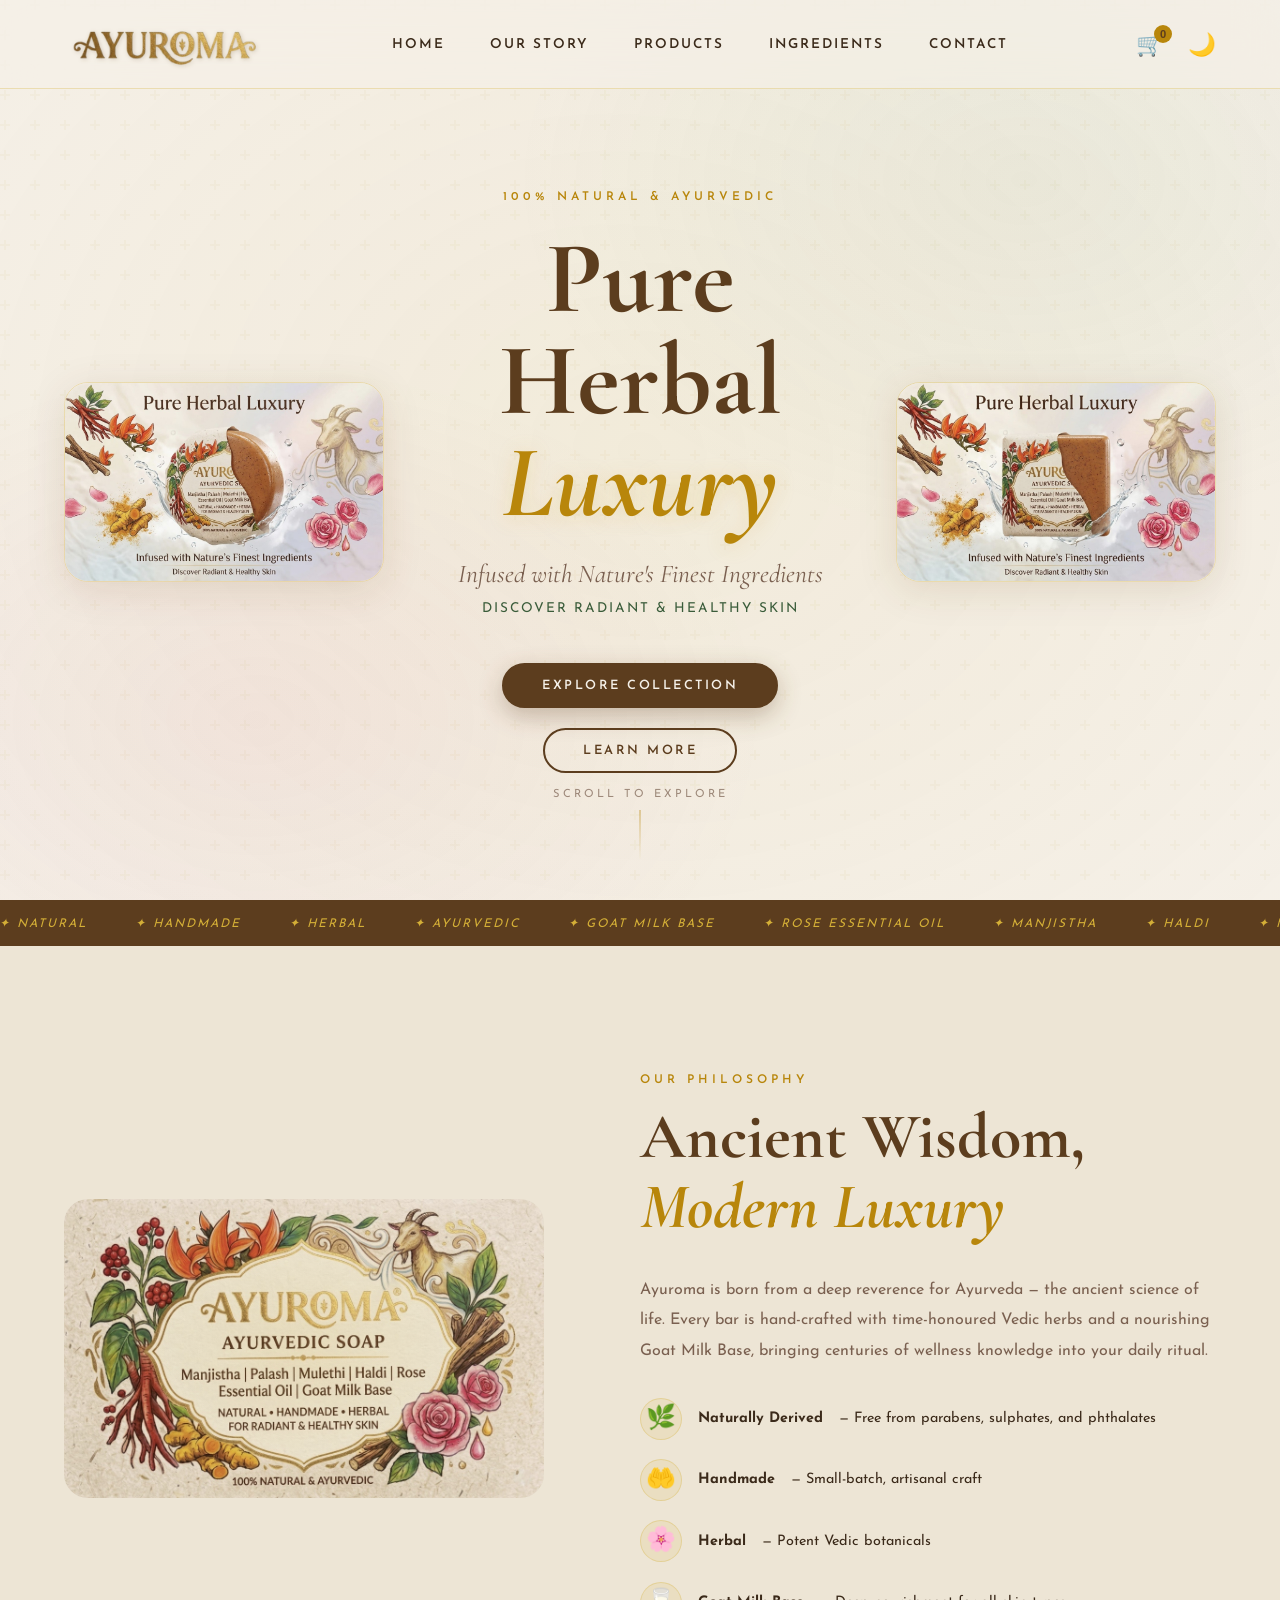
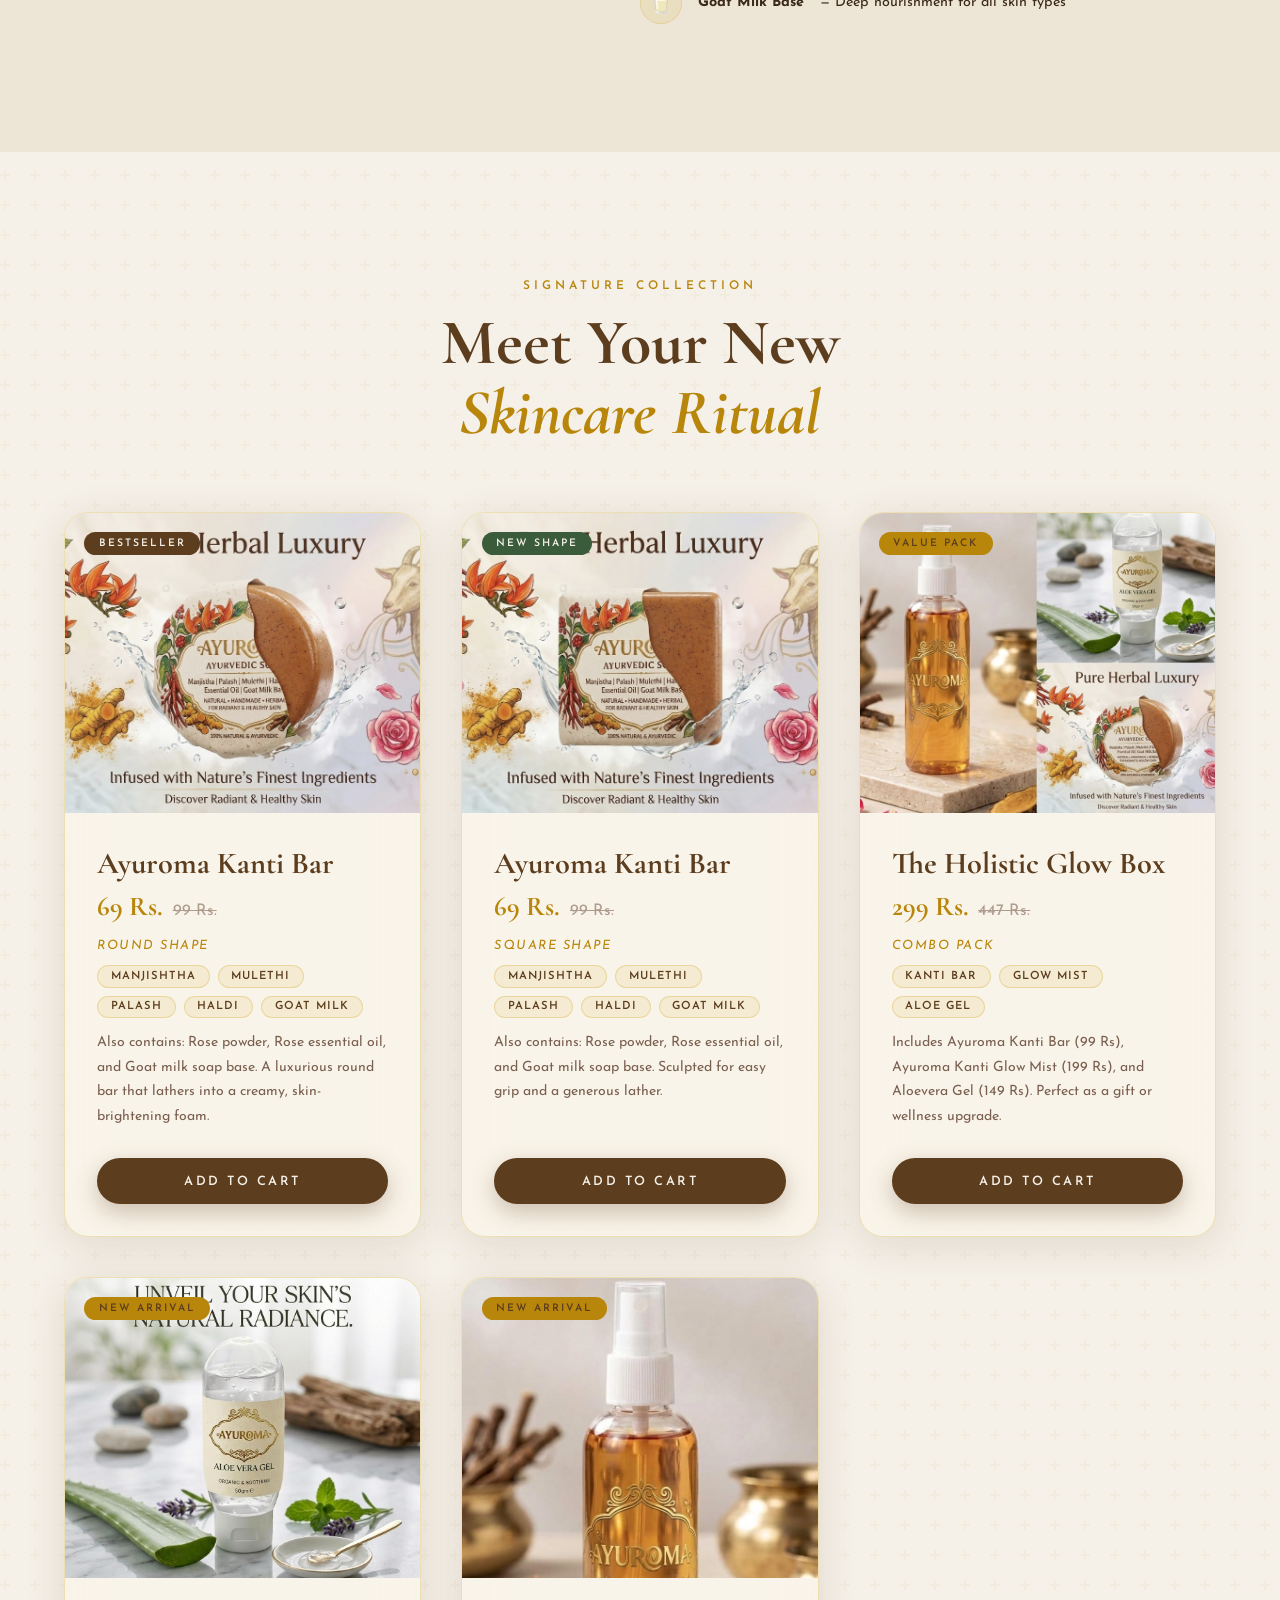
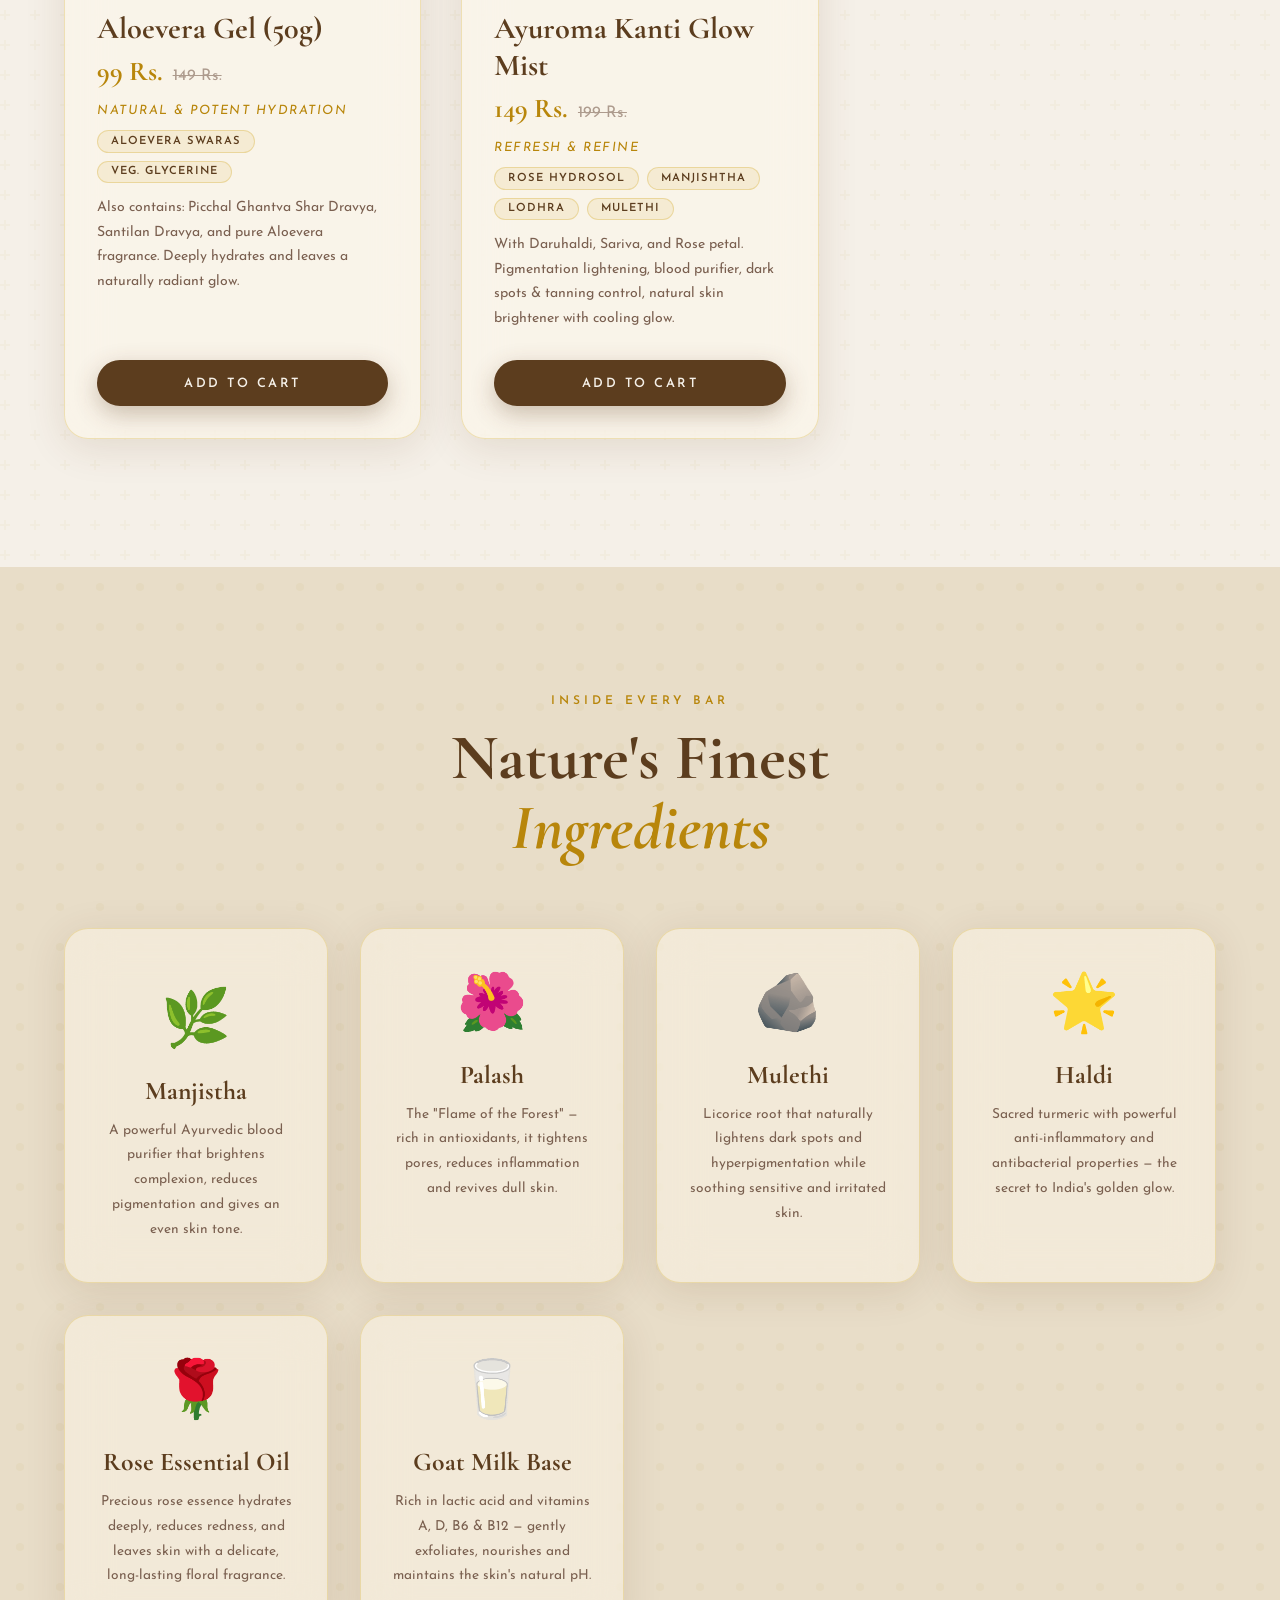
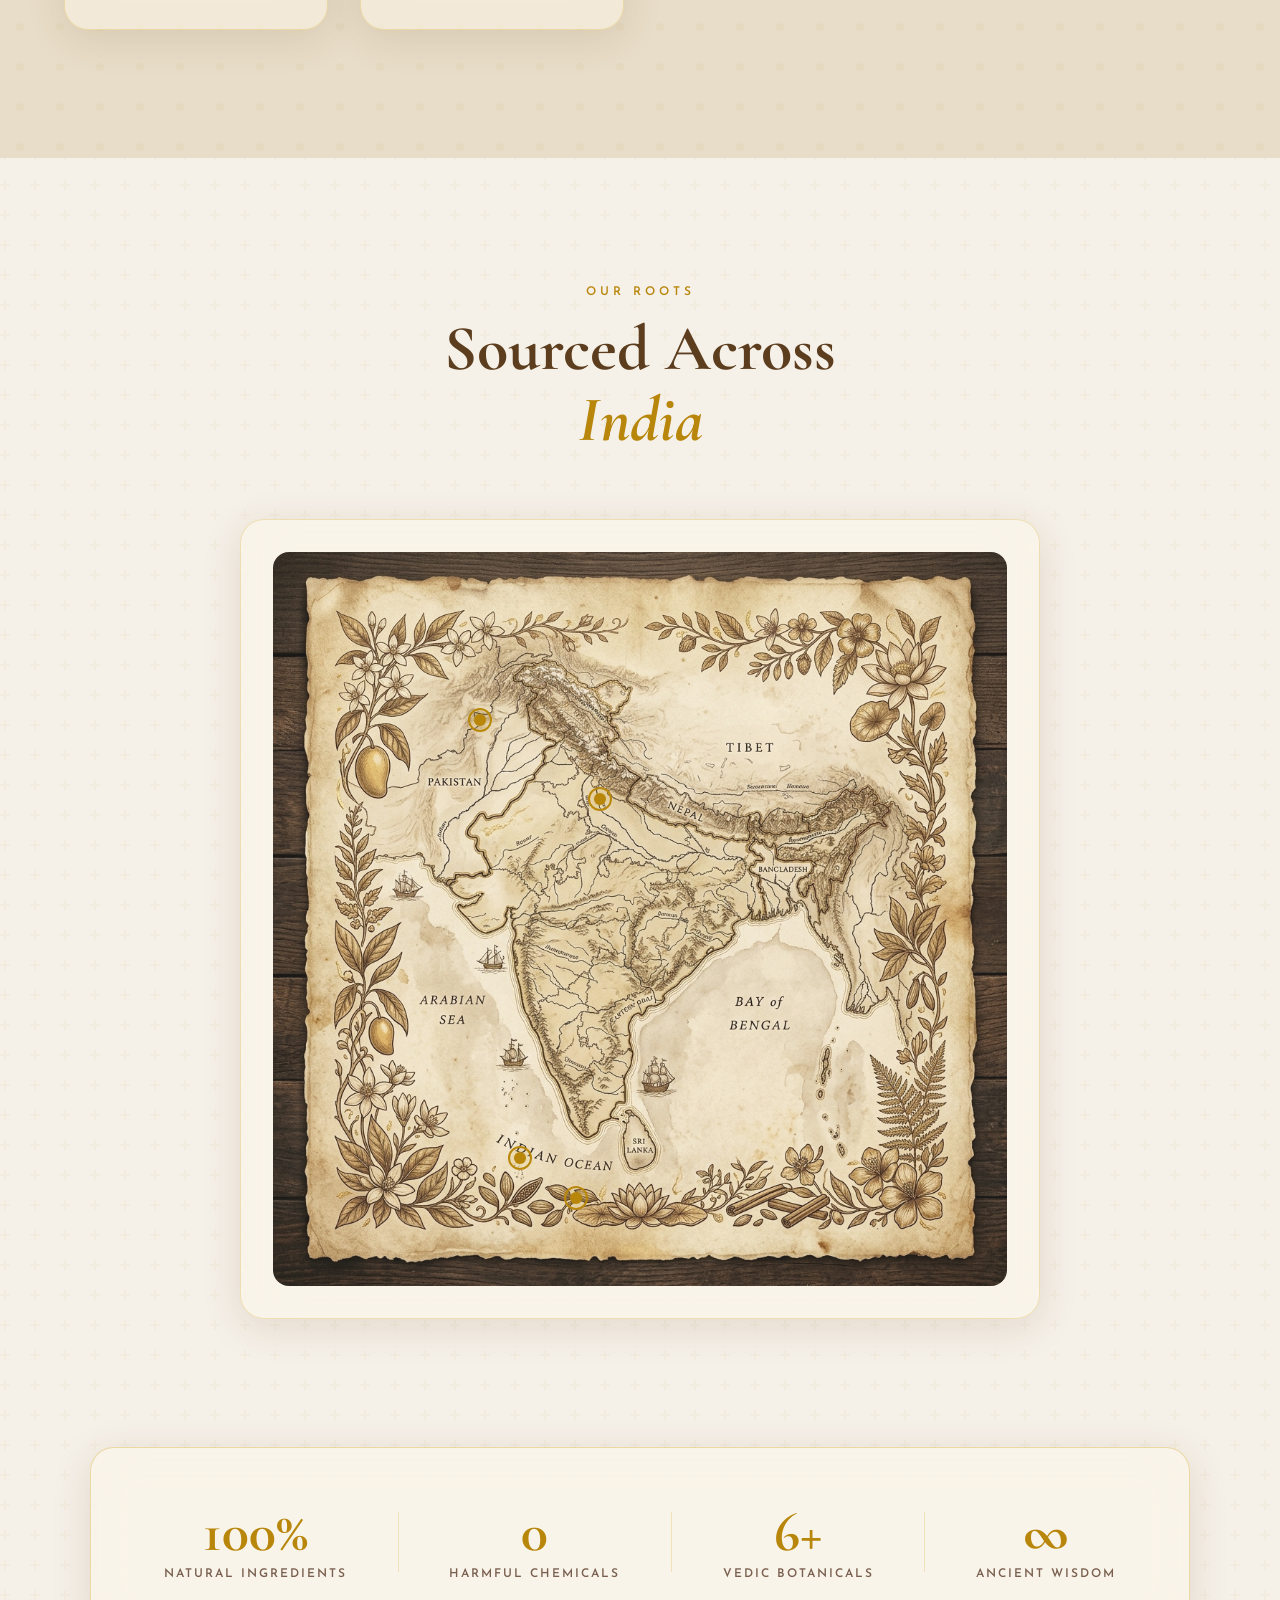
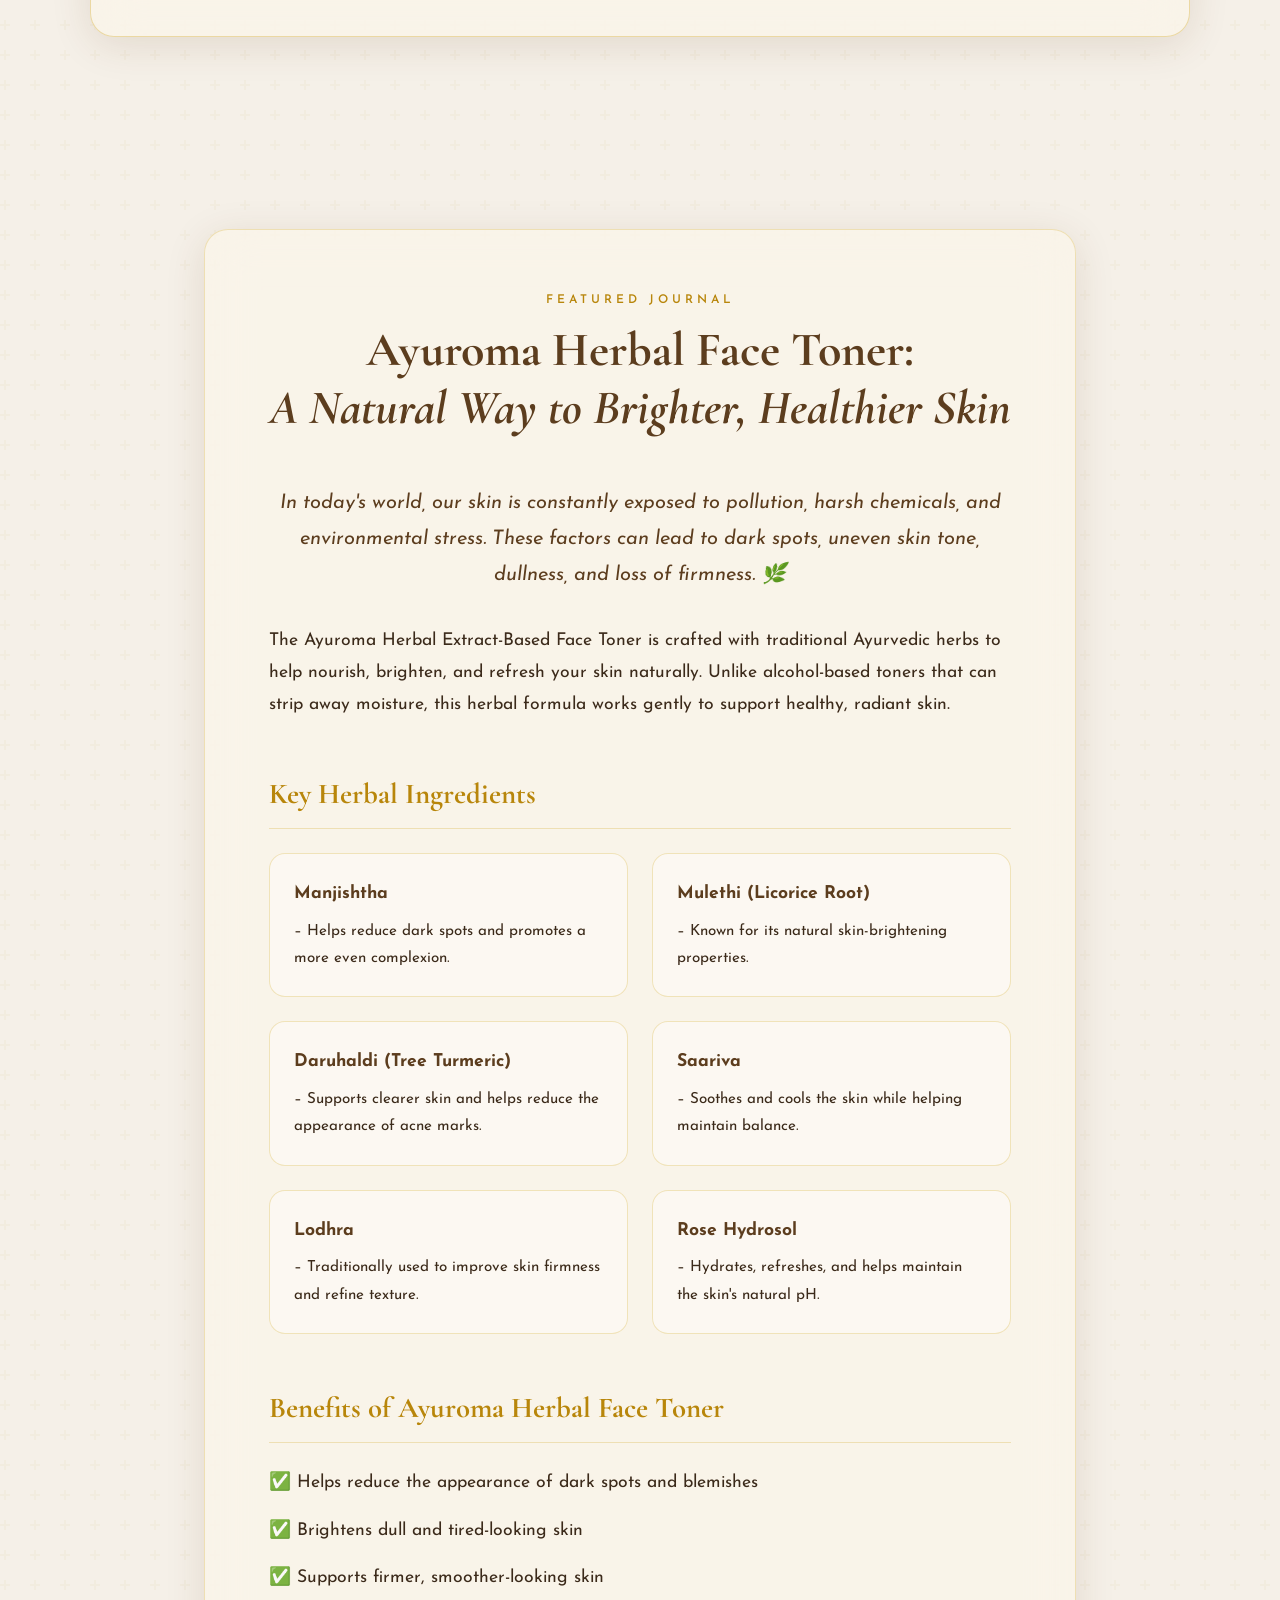
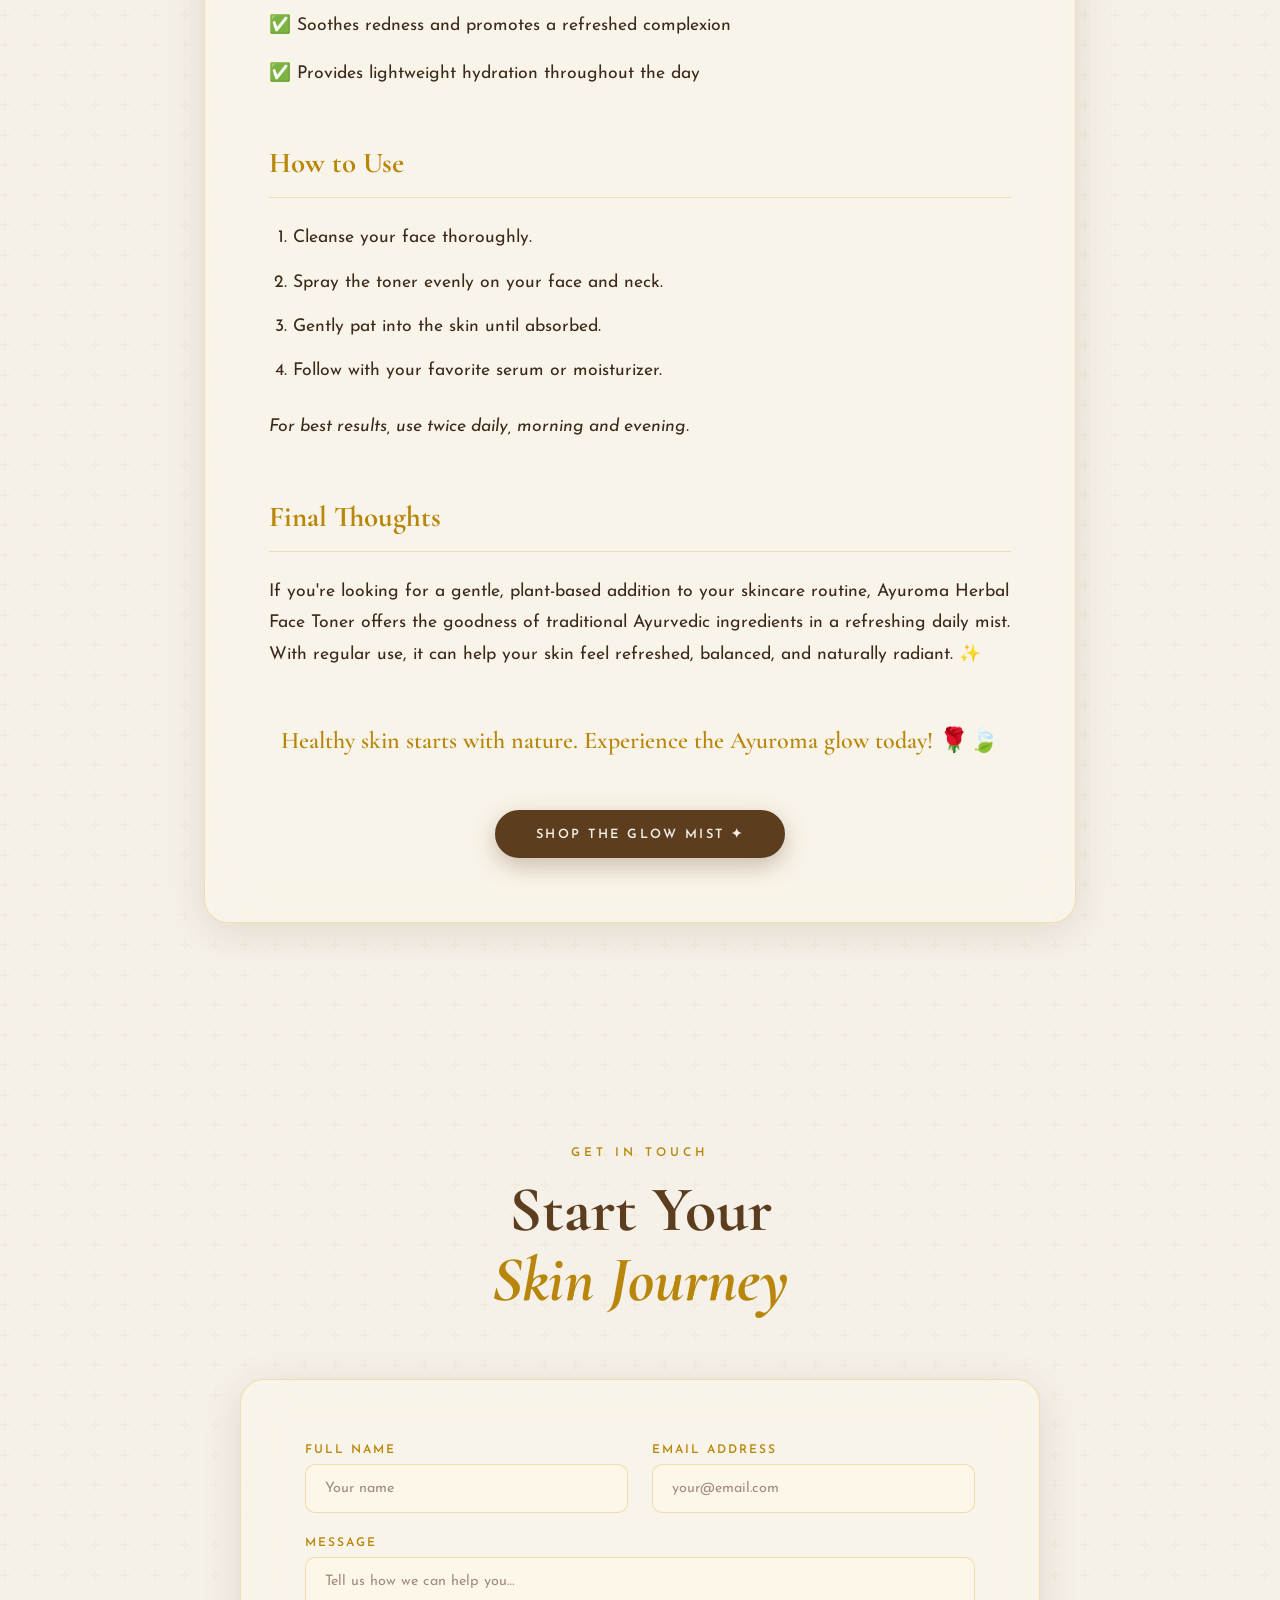
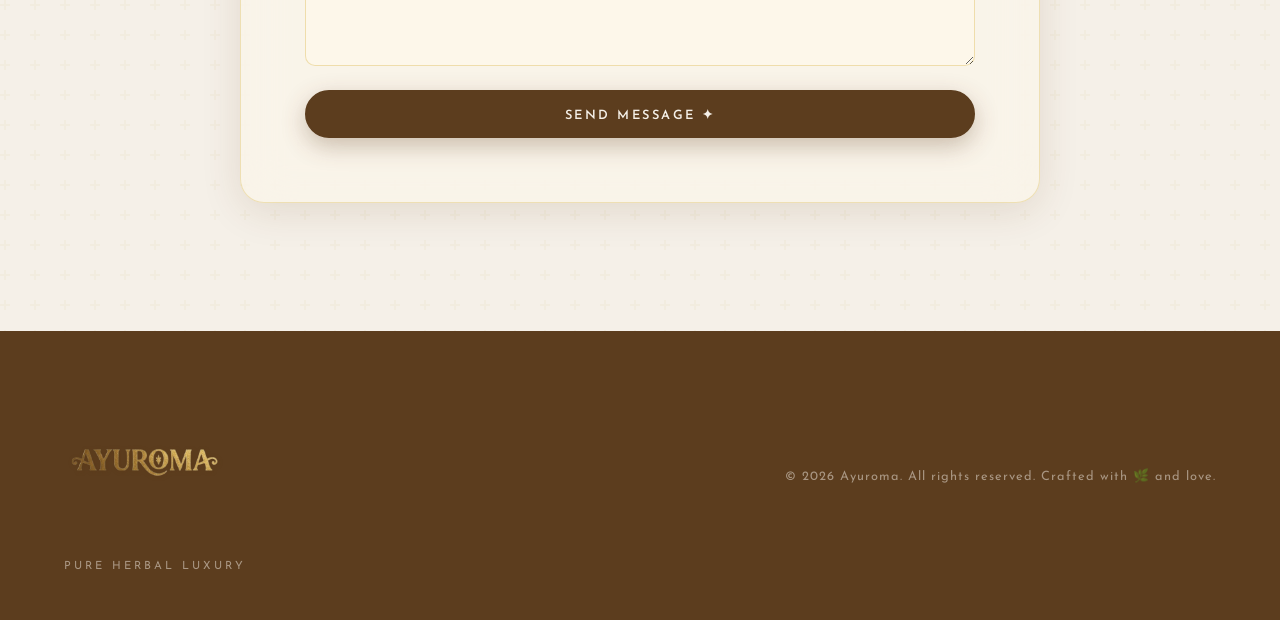
==== commit a5f3334f: "Update Holistic Glow Box image" ====
--- a/index.html
+++ b/index.html
@@ -181,7 +181,7 @@
       <article class="product-card glass-card fade-up delay-2" id="productBundle">
         <div class="product-card__badge product-card__badge--gold">Value Pack</div>
         <div class="product-card__img-wrap">
-          <img src="assets/glow-box.jpg" alt="Ayuroma Combo Pack" class="product-card__img" loading="lazy" />
+          <img src="assets/glow-box.jpg?v=2" alt="Ayuroma Combo Pack" class="product-card__img" loading="lazy" />
           <div class="product-card__img-glow"></div>
         </div>
         <div class="product-card__body">
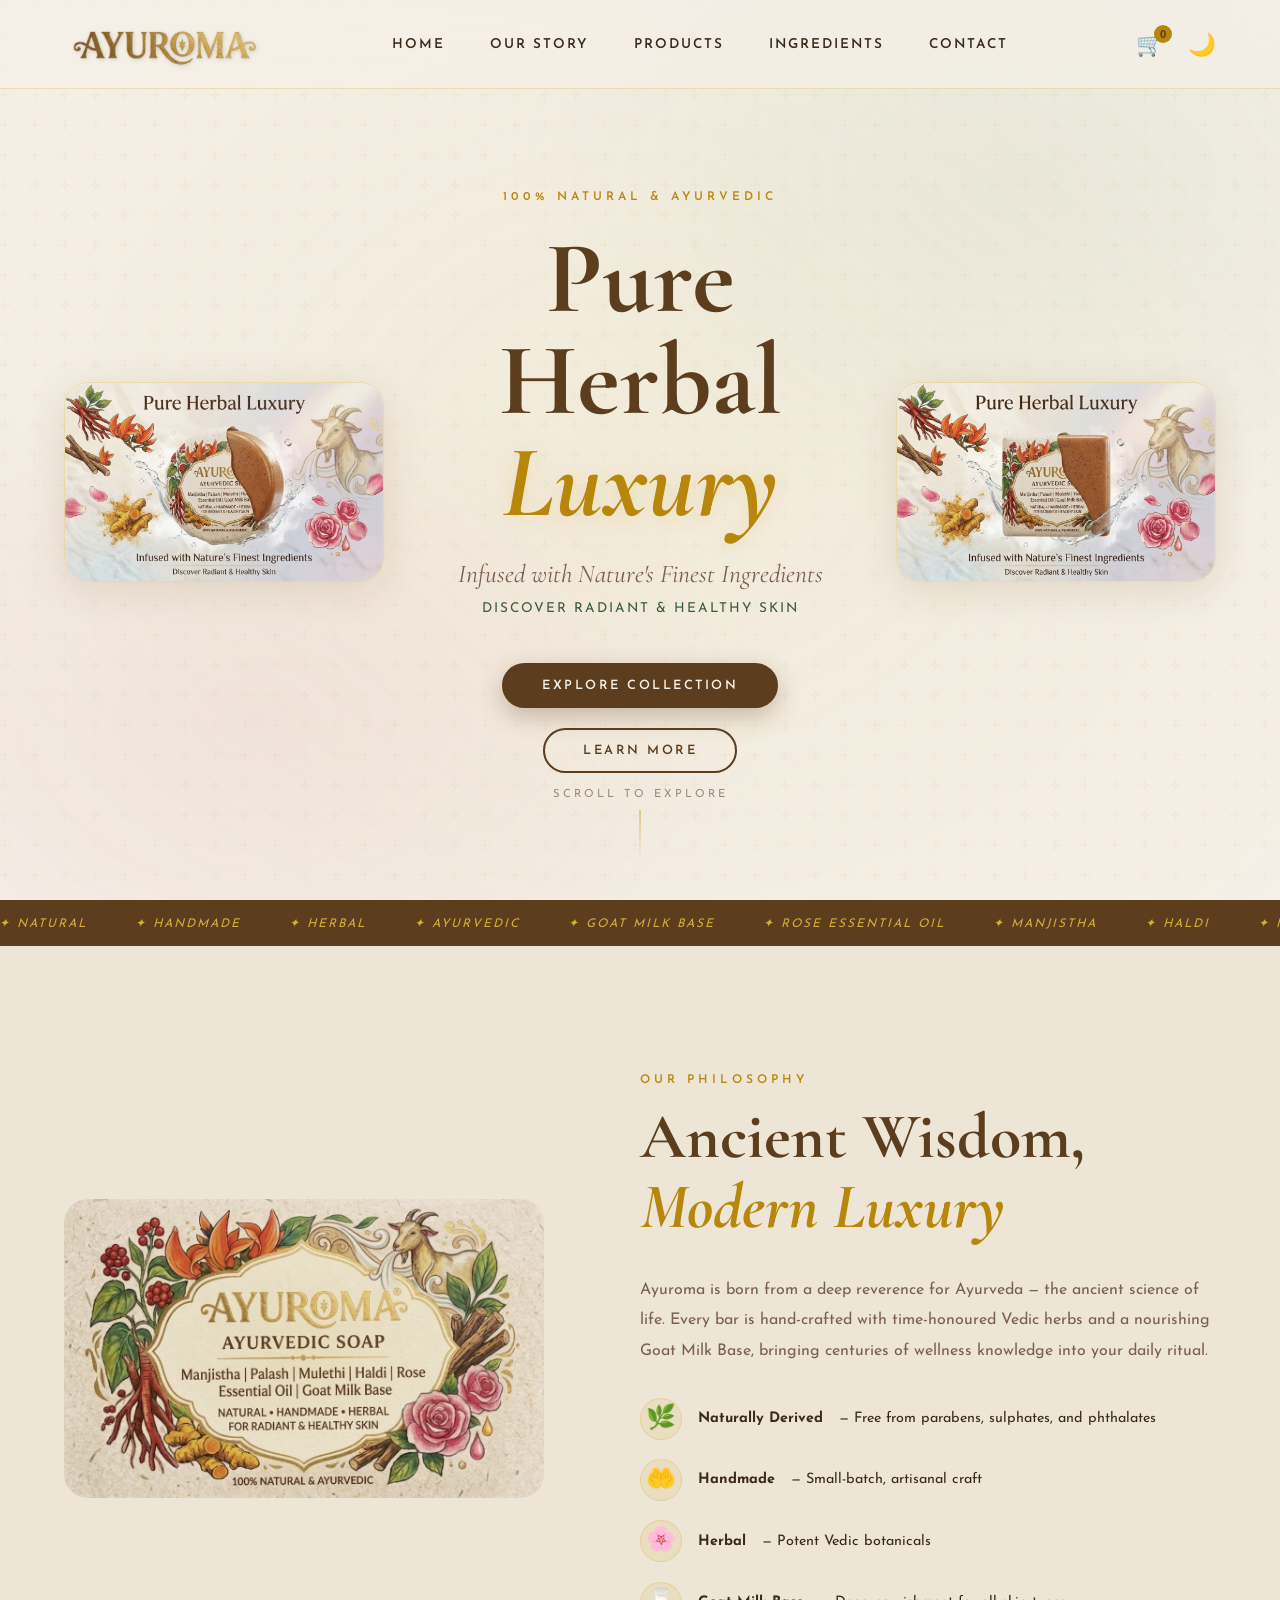
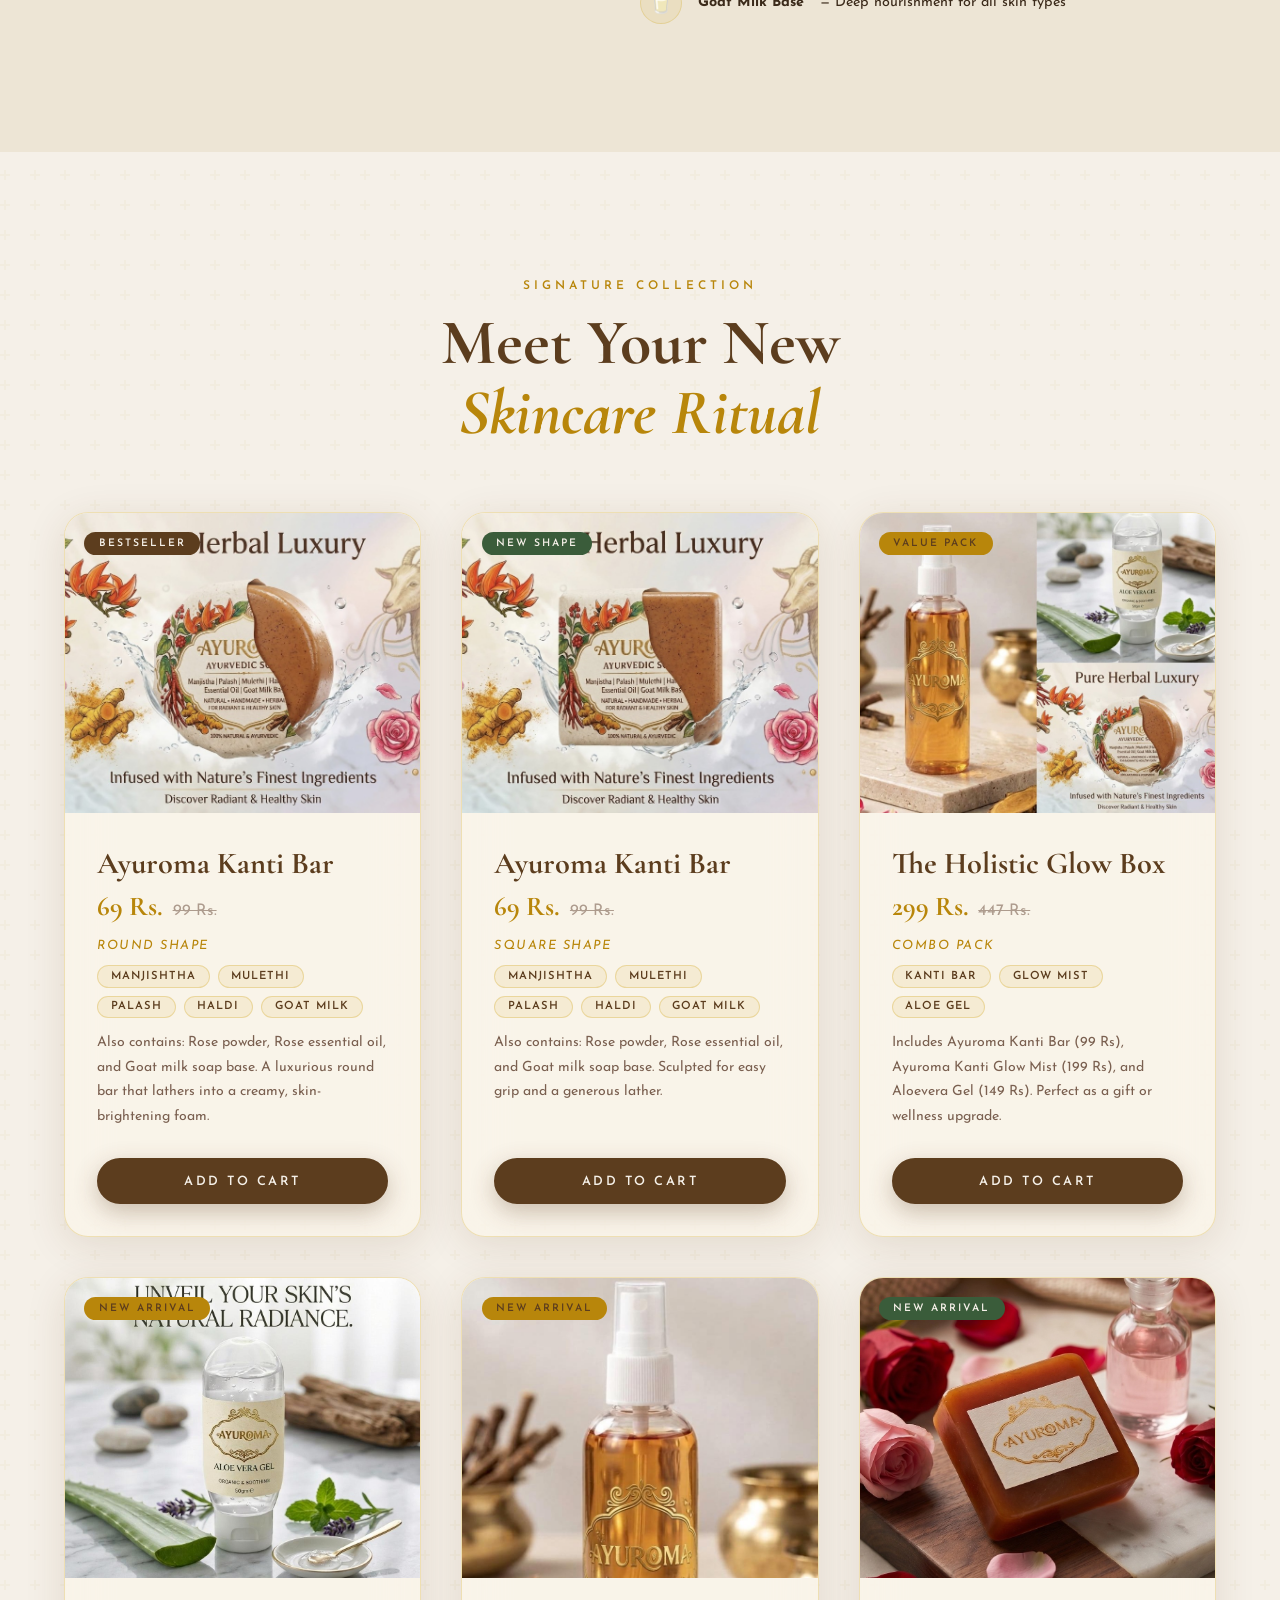
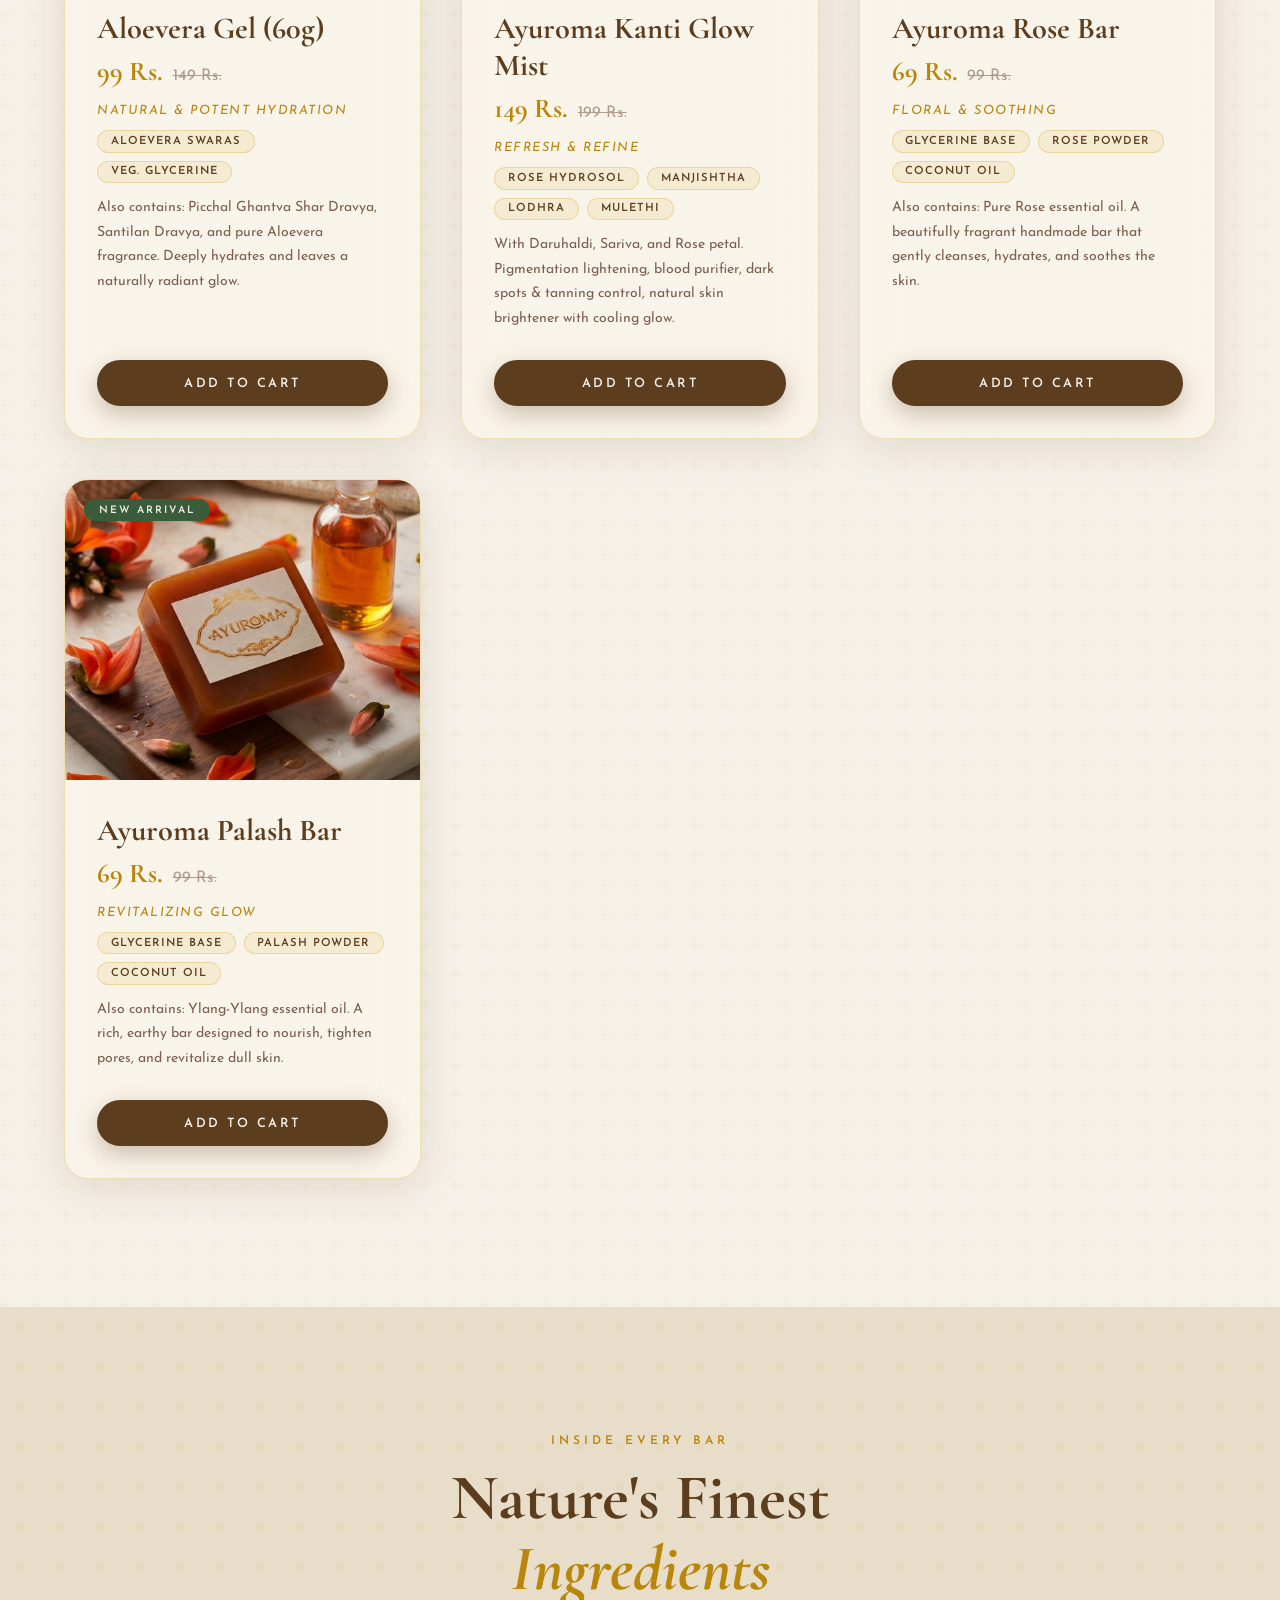
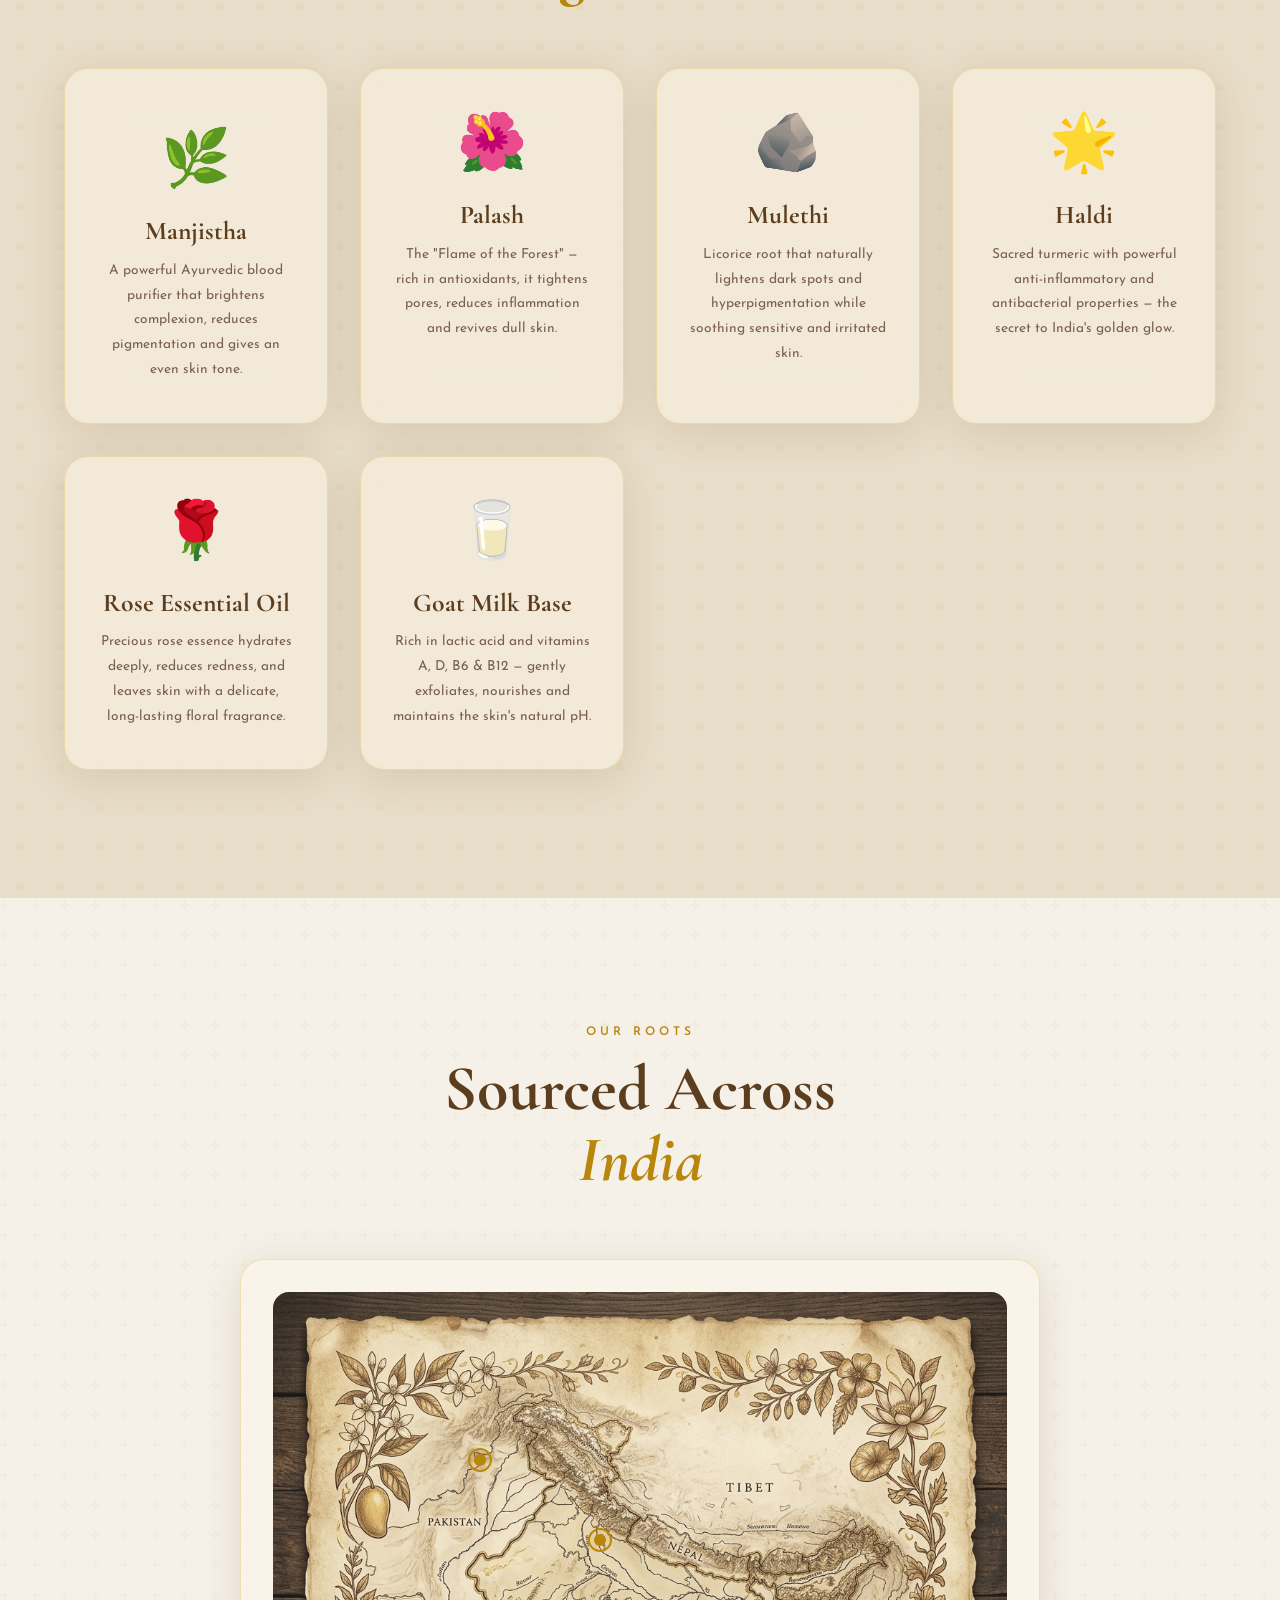
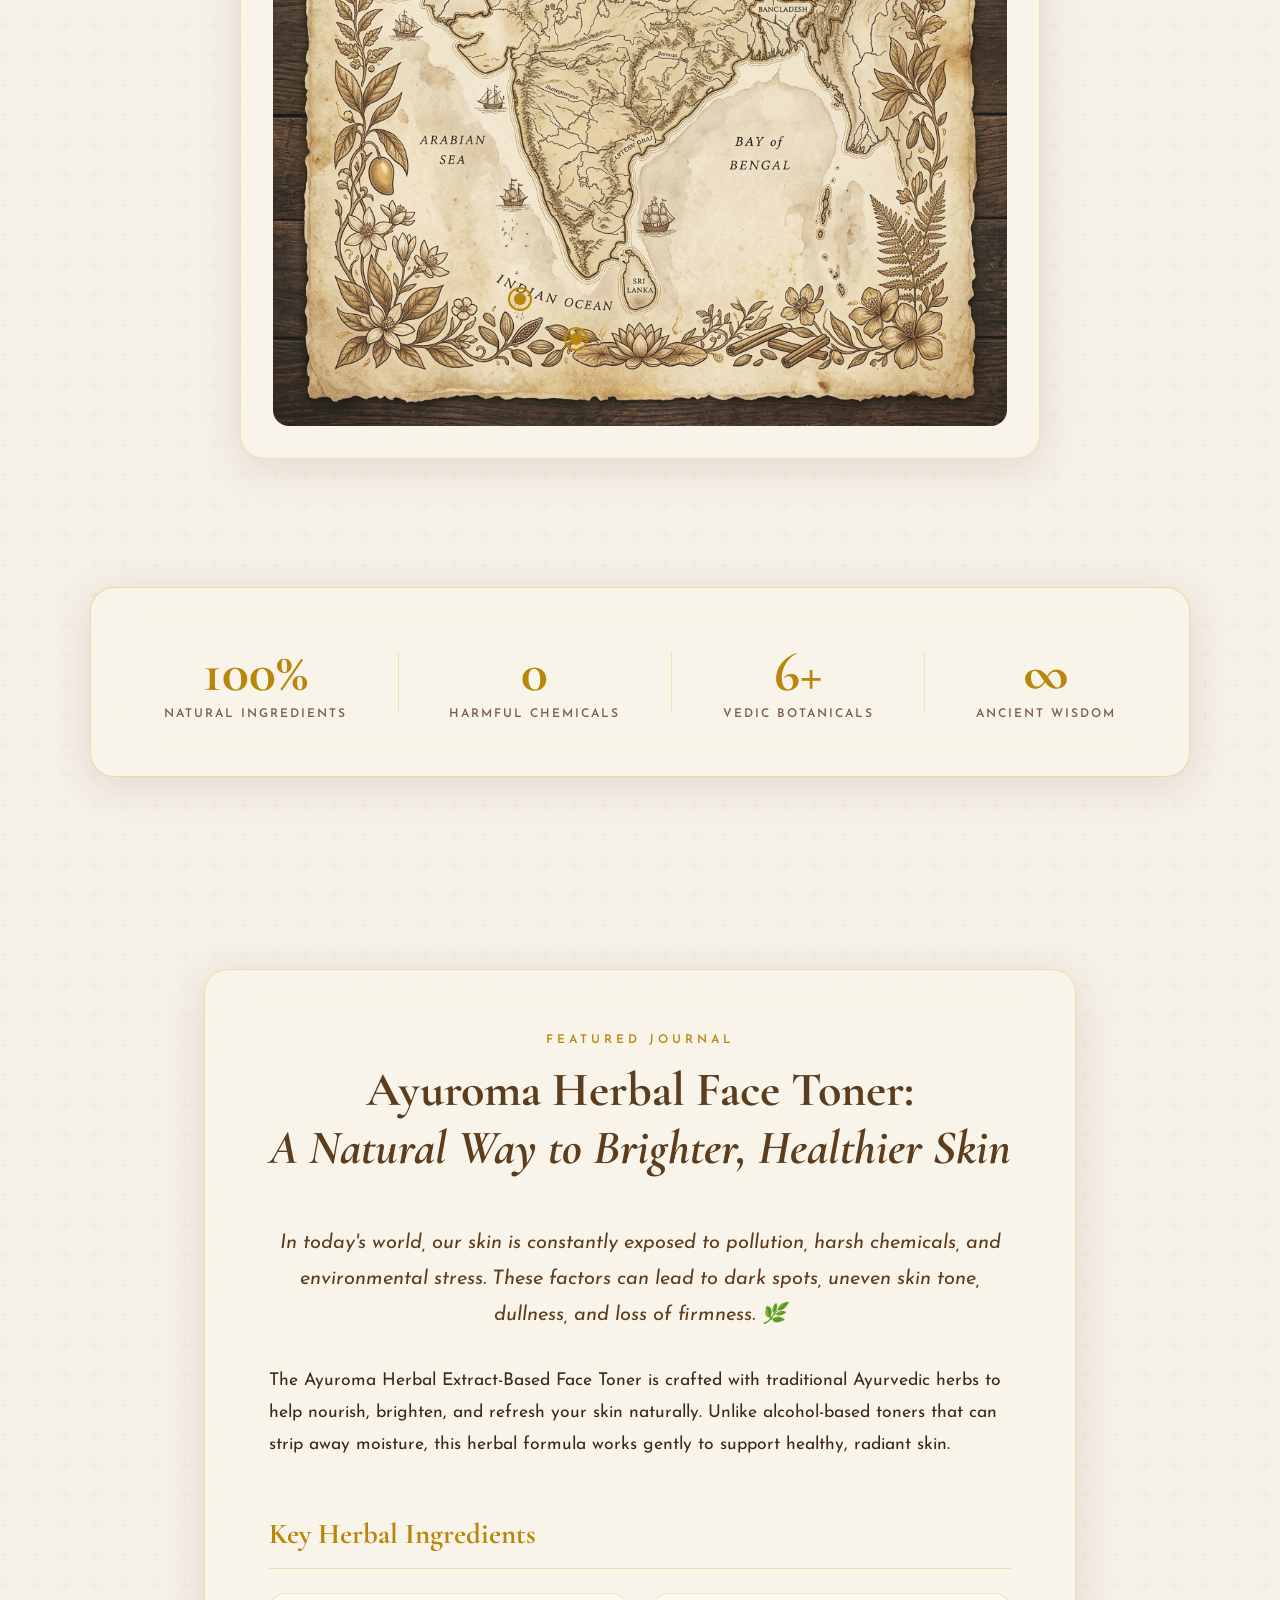
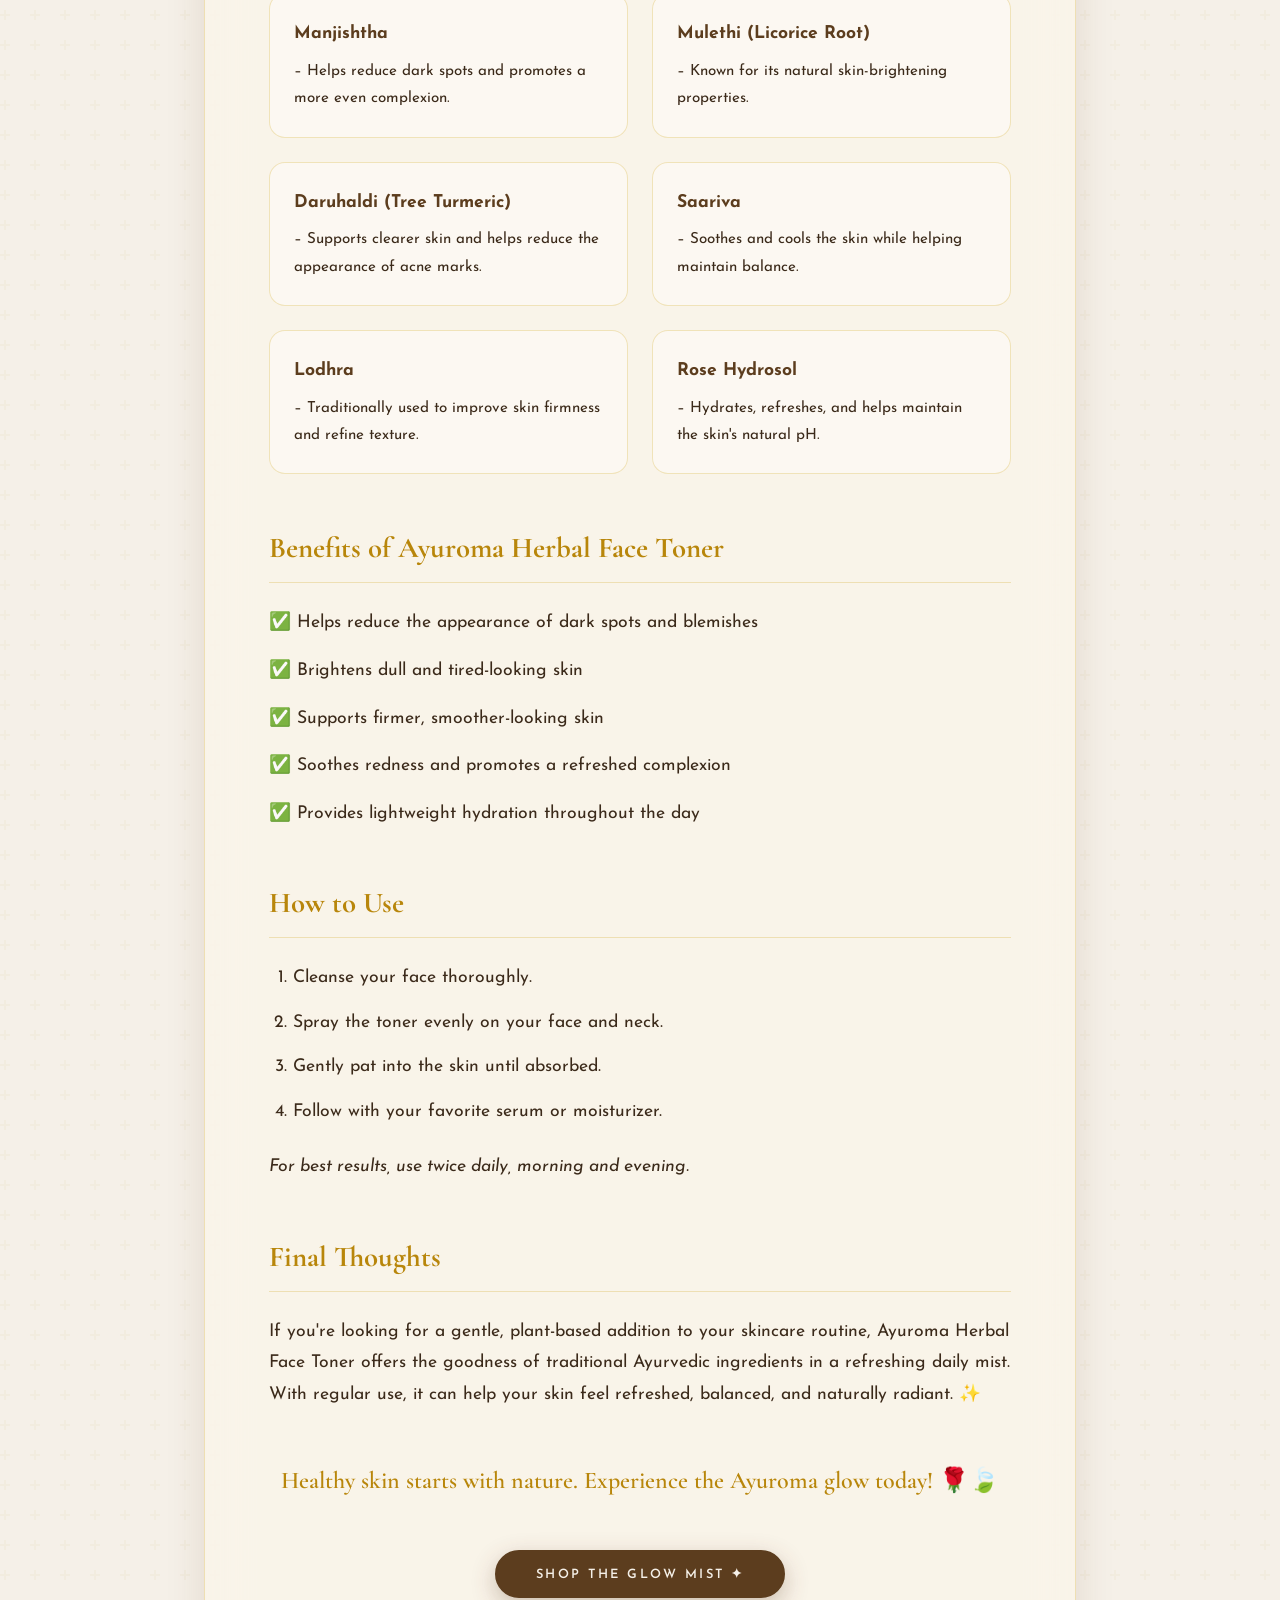
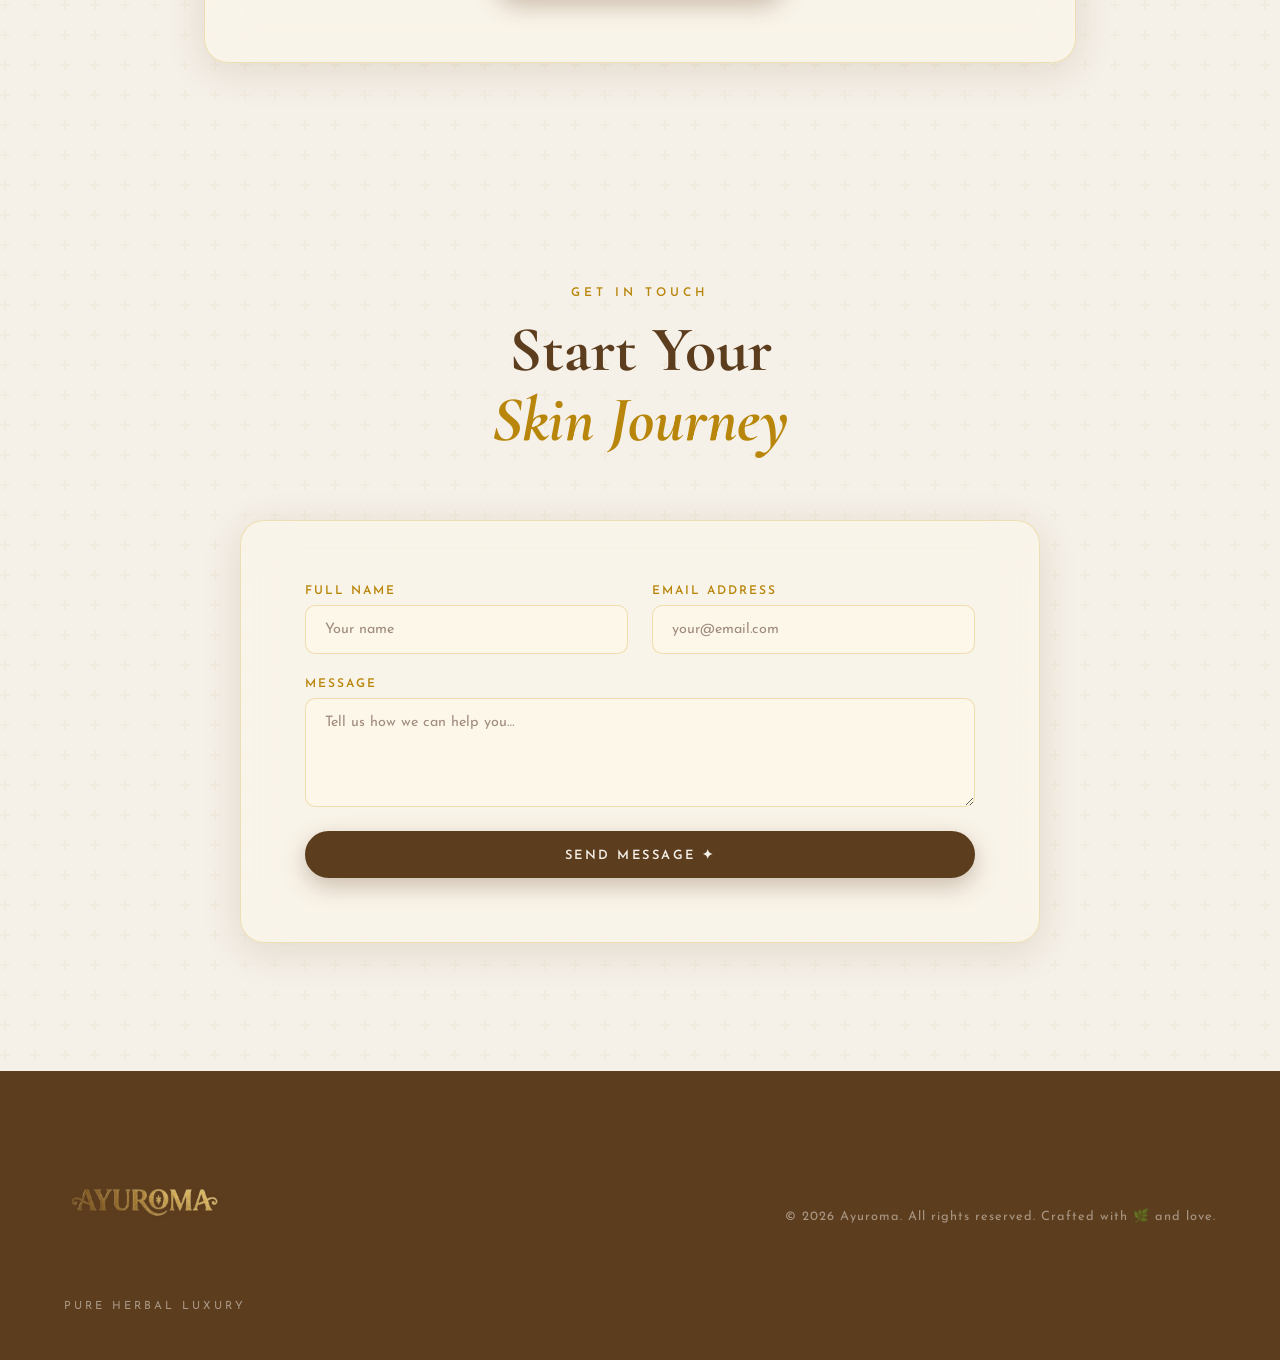
==== commit ad8b297b: "Add Rose Bar and Palash Bar products and update Aloe Gel weight" ====
--- a/index.html
+++ b/index.html
@@ -209,7 +209,7 @@
           <div class="product-card__img-glow"></div>
         </div>
         <div class="product-card__body">
-          <h3 class="product-card__name">Aloevera Gel (50g)</h3>
+          <h3 class="product-card__name">Aloevera Gel (60g)</h3>
           <div class="product-card__price">
             <span class="price-current">99 Rs.</span>
             <span class="price-old">149 Rs.</span>
@@ -246,6 +246,54 @@
           </div>
           <p class="product-card__desc">With Daruhaldi, Sariva, and Rose petal. Pigmentation lightening, blood purifier, dark spots & tanning control, natural skin brightener with cooling glow.</p>
           <button class="btn btn--primary product-btn" id="btnToner">Add to Cart</button>
+        </div>
+      </article>
+
+      <!-- Rose Bar Card -->
+      <article class="product-card glass-card fade-up delay-2" id="productRose">
+        <div class="product-card__badge product-card__badge--new">New Arrival</div>
+        <div class="product-card__img-wrap">
+          <img src="assets/rose-bar.jpg.jpeg" alt="Ayuroma Rose Bar" class="product-card__img" loading="lazy" />
+          <div class="product-card__img-glow"></div>
+        </div>
+        <div class="product-card__body">
+          <h3 class="product-card__name">Ayuroma Rose Bar</h3>
+          <div class="product-card__price">
+            <span class="price-current">69 Rs.</span>
+            <span class="price-old">99 Rs.</span>
+          </div>
+          <p class="product-card__tagline">Floral & Soothing</p>
+          <div class="product-card__ingredients">
+            <span class="tag">Glycerine Base</span>
+            <span class="tag">Rose Powder</span>
+            <span class="tag">Coconut Oil</span>
+          </div>
+          <p class="product-card__desc">Also contains: Pure Rose essential oil. A beautifully fragrant handmade bar that gently cleanses, hydrates, and soothes the skin.</p>
+          <button class="btn btn--primary product-btn" id="btnRose">Add to Cart</button>
+        </div>
+      </article>
+
+      <!-- Palash Bar Card -->
+      <article class="product-card glass-card fade-up" id="productPalash">
+        <div class="product-card__badge product-card__badge--new">New Arrival</div>
+        <div class="product-card__img-wrap">
+          <img src="assets/palash-bar.jpg.jpeg" alt="Ayuroma Palash Bar" class="product-card__img" loading="lazy" />
+          <div class="product-card__img-glow"></div>
+        </div>
+        <div class="product-card__body">
+          <h3 class="product-card__name">Ayuroma Palash Bar</h3>
+          <div class="product-card__price">
+            <span class="price-current">69 Rs.</span>
+            <span class="price-old">99 Rs.</span>
+          </div>
+          <p class="product-card__tagline">Revitalizing Glow</p>
+          <div class="product-card__ingredients">
+            <span class="tag">Glycerine Base</span>
+            <span class="tag">Palash Powder</span>
+            <span class="tag">Coconut Oil</span>
+          </div>
+          <p class="product-card__desc">Also contains: Ylang-Ylang essential oil. A rich, earthy bar designed to nourish, tighten pores, and revitalize dull skin.</p>
+          <button class="btn btn--primary product-btn" id="btnPalash">Add to Cart</button>
         </div>
       </article>
 
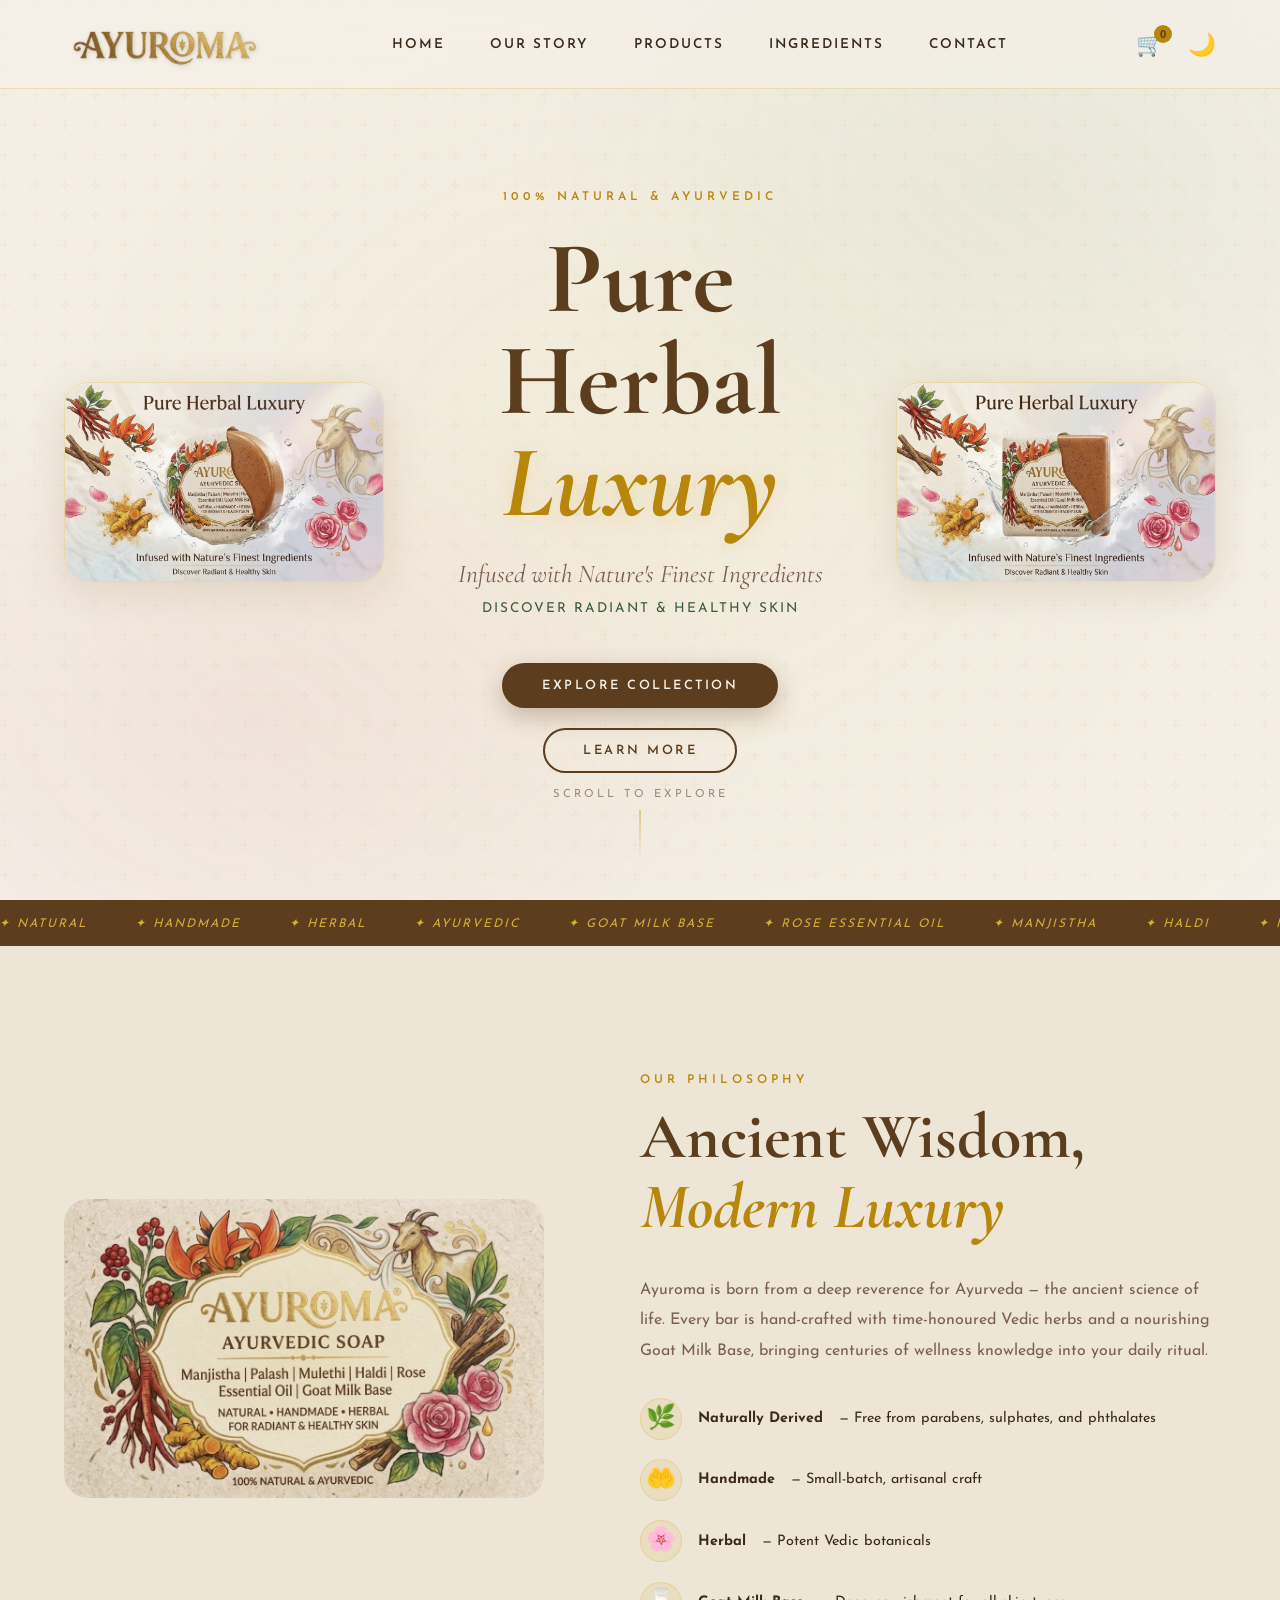
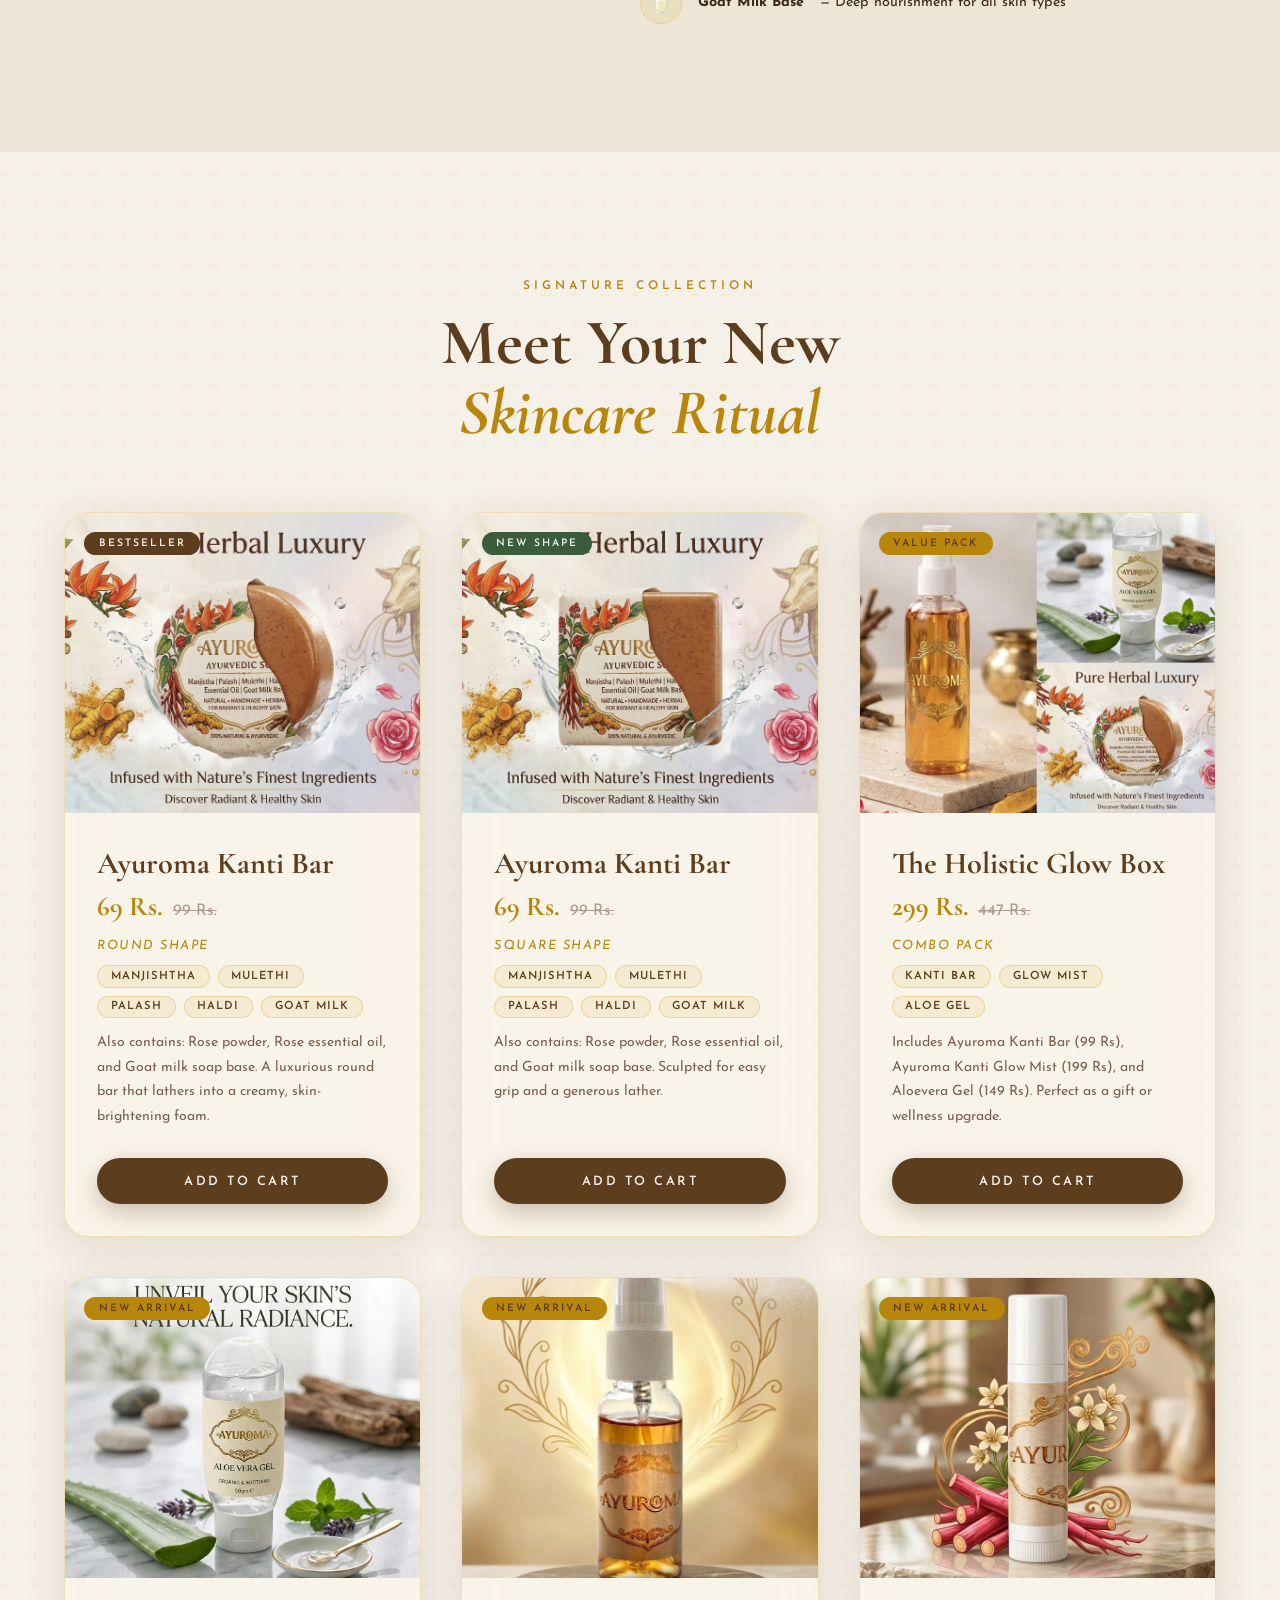
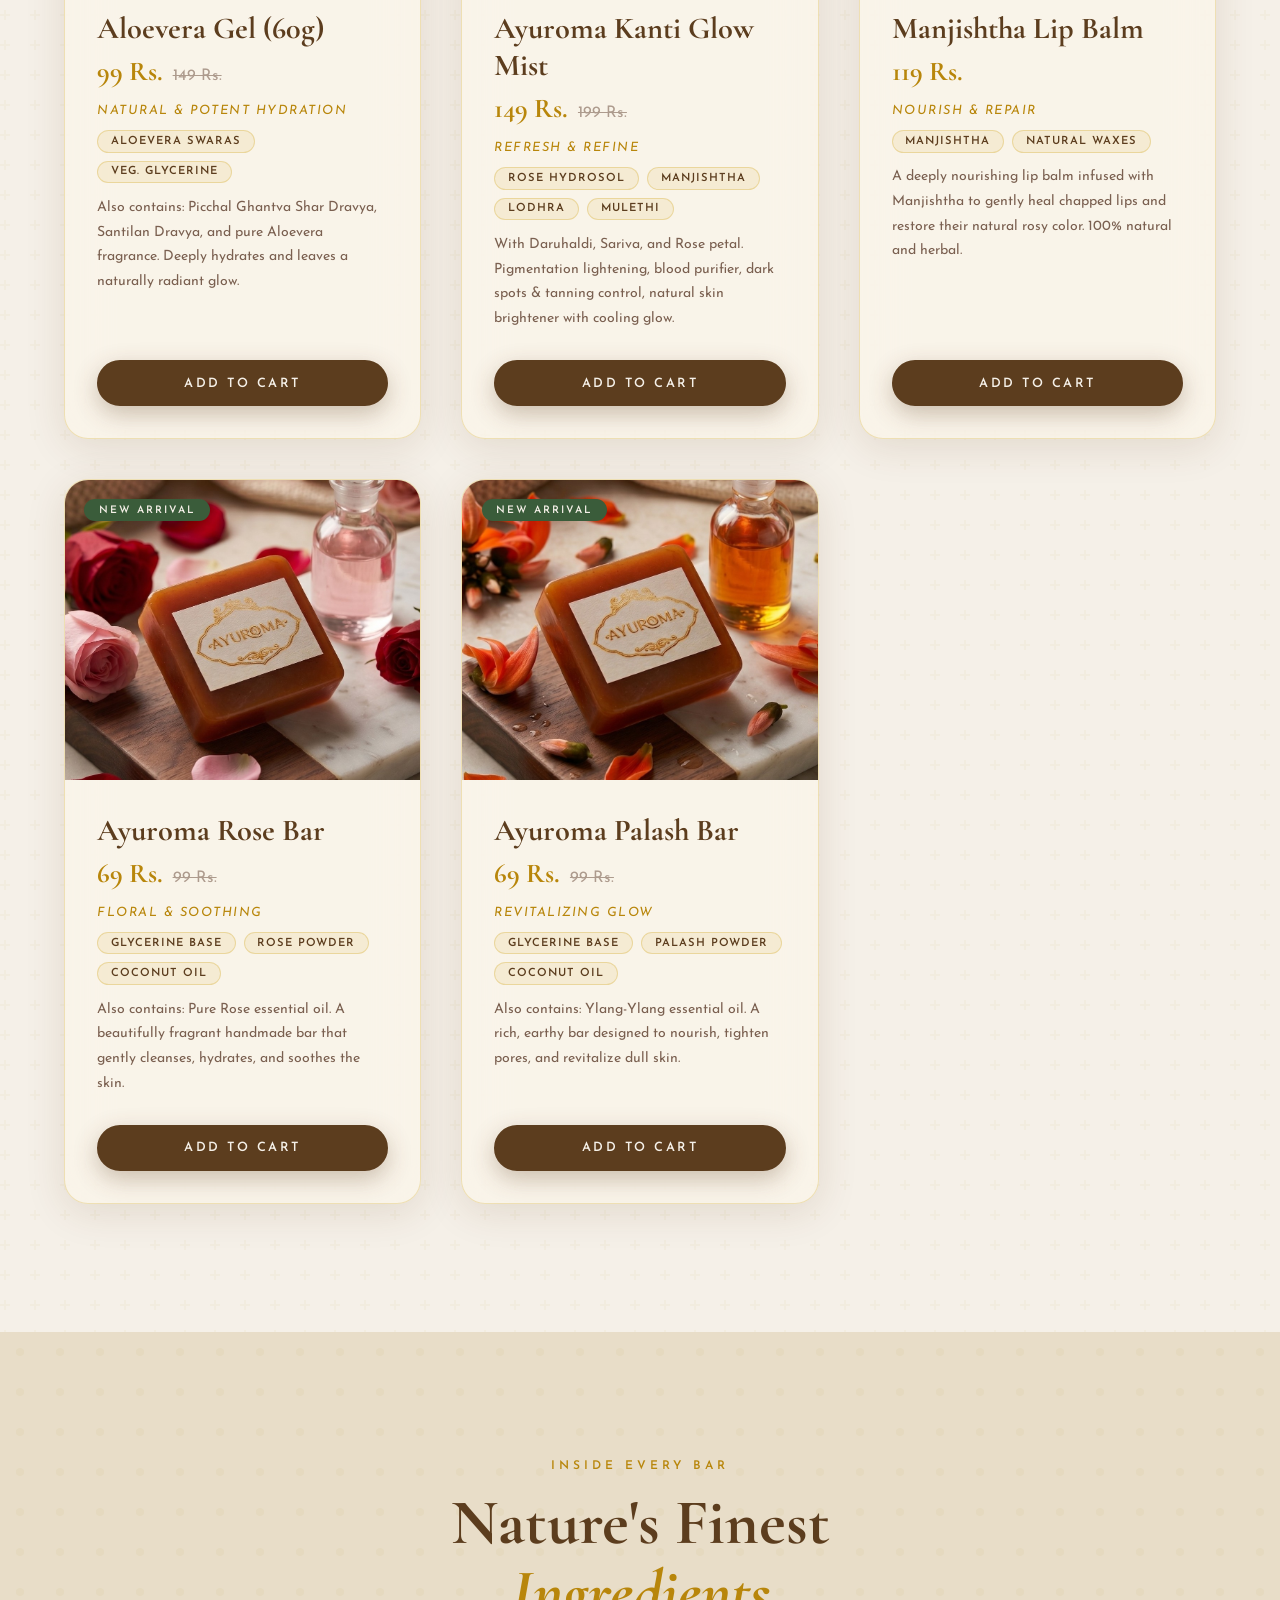
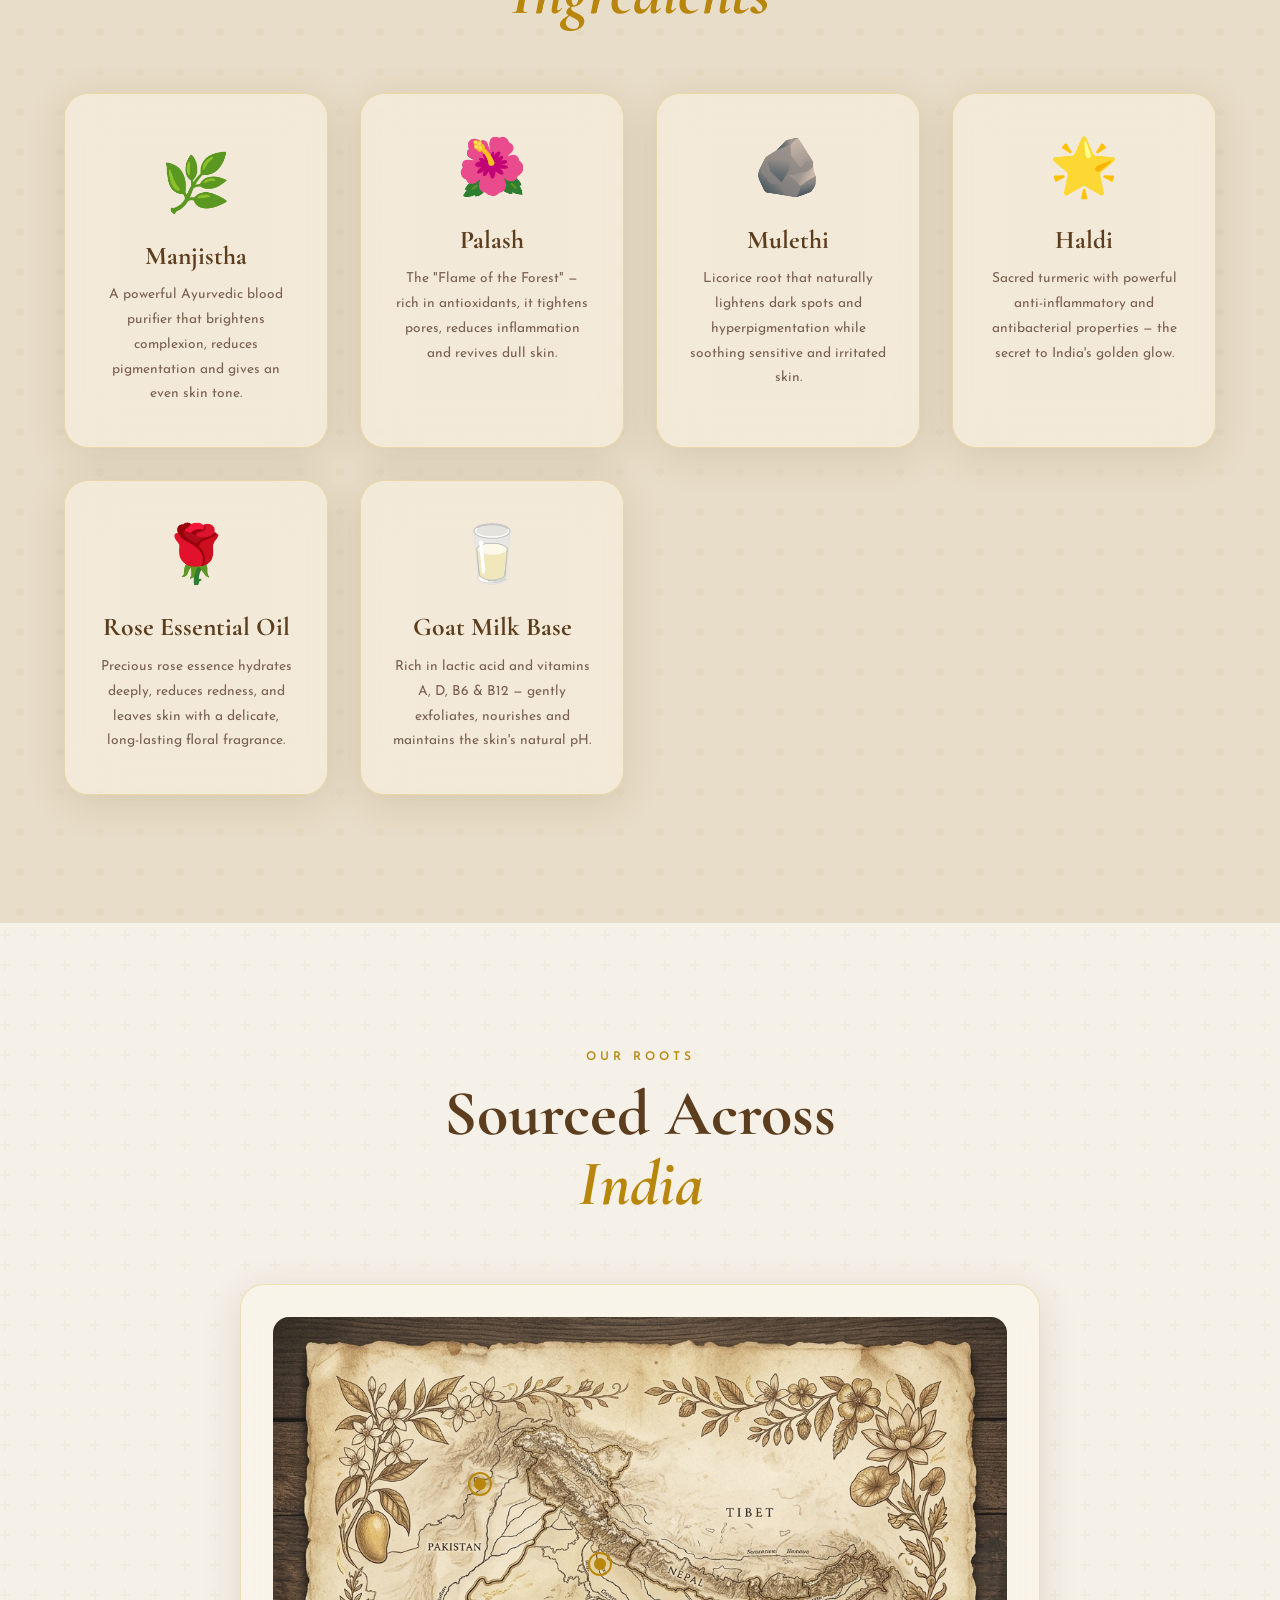
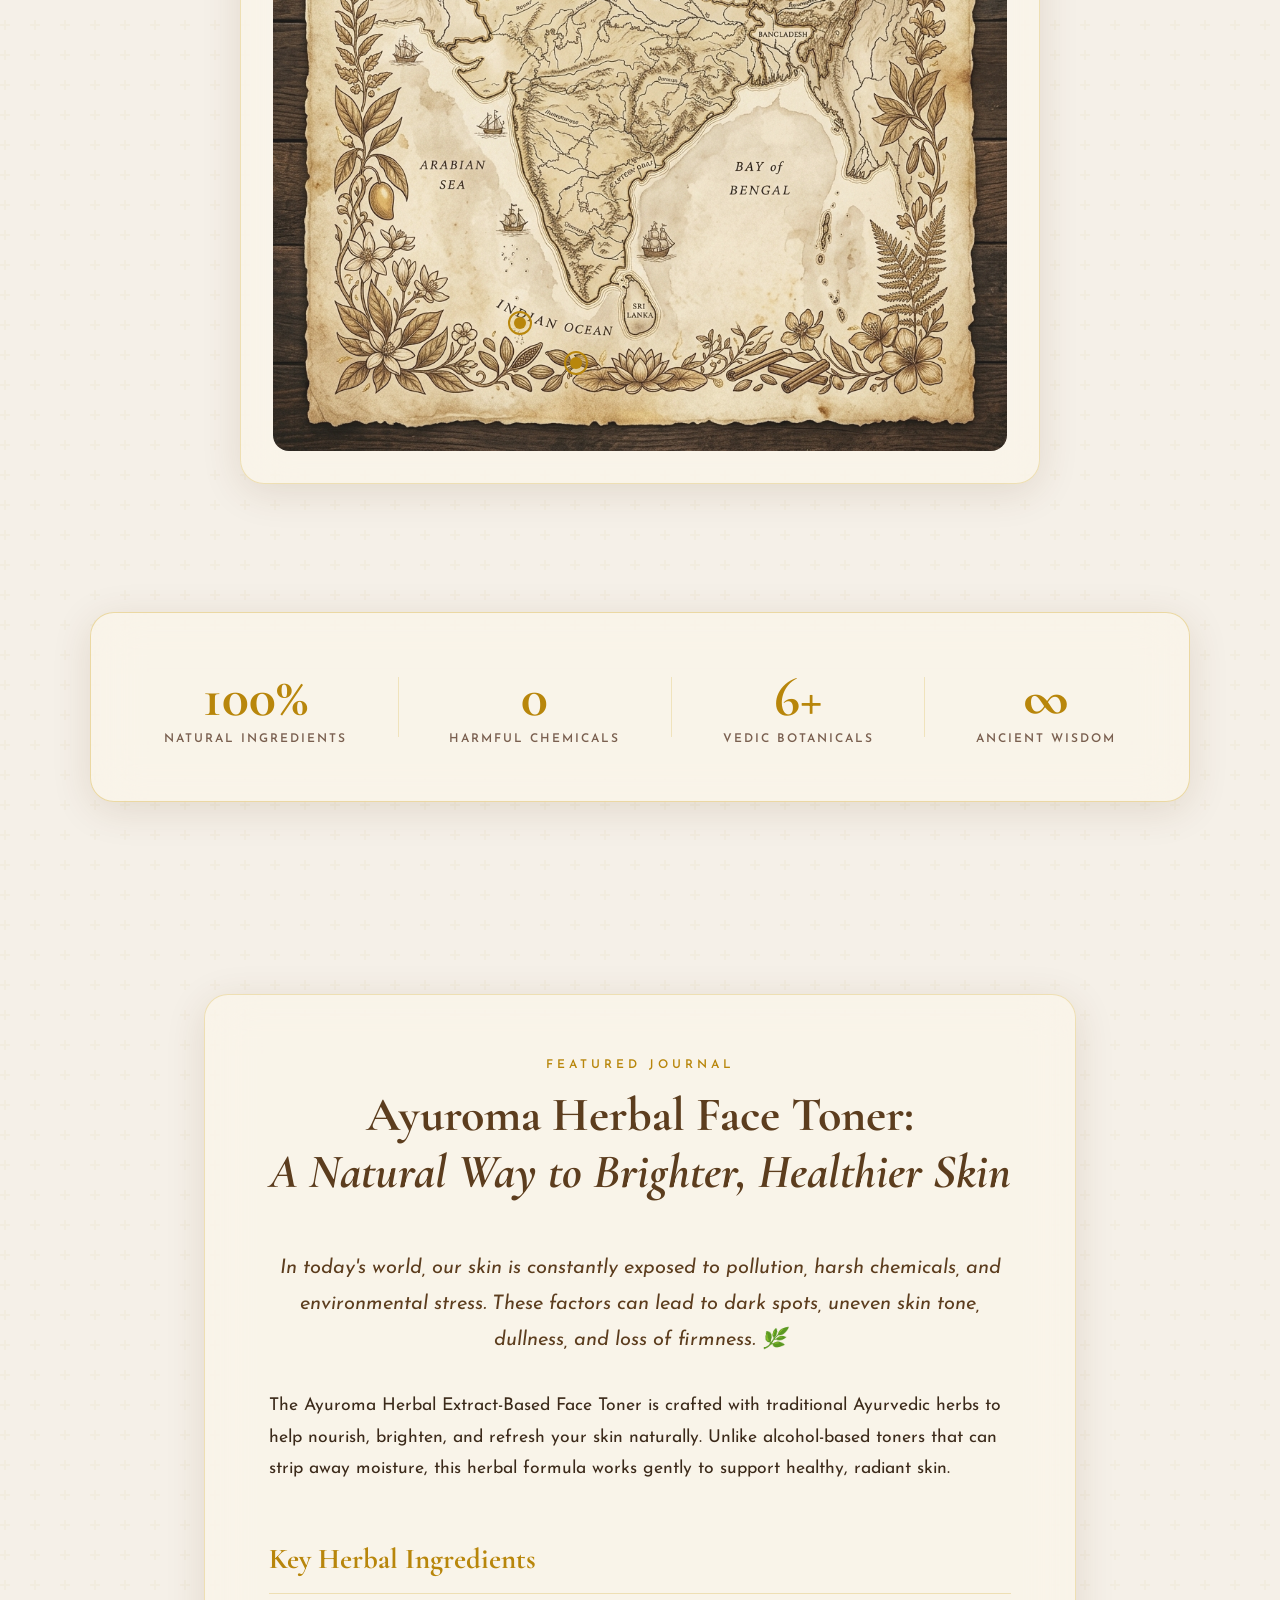
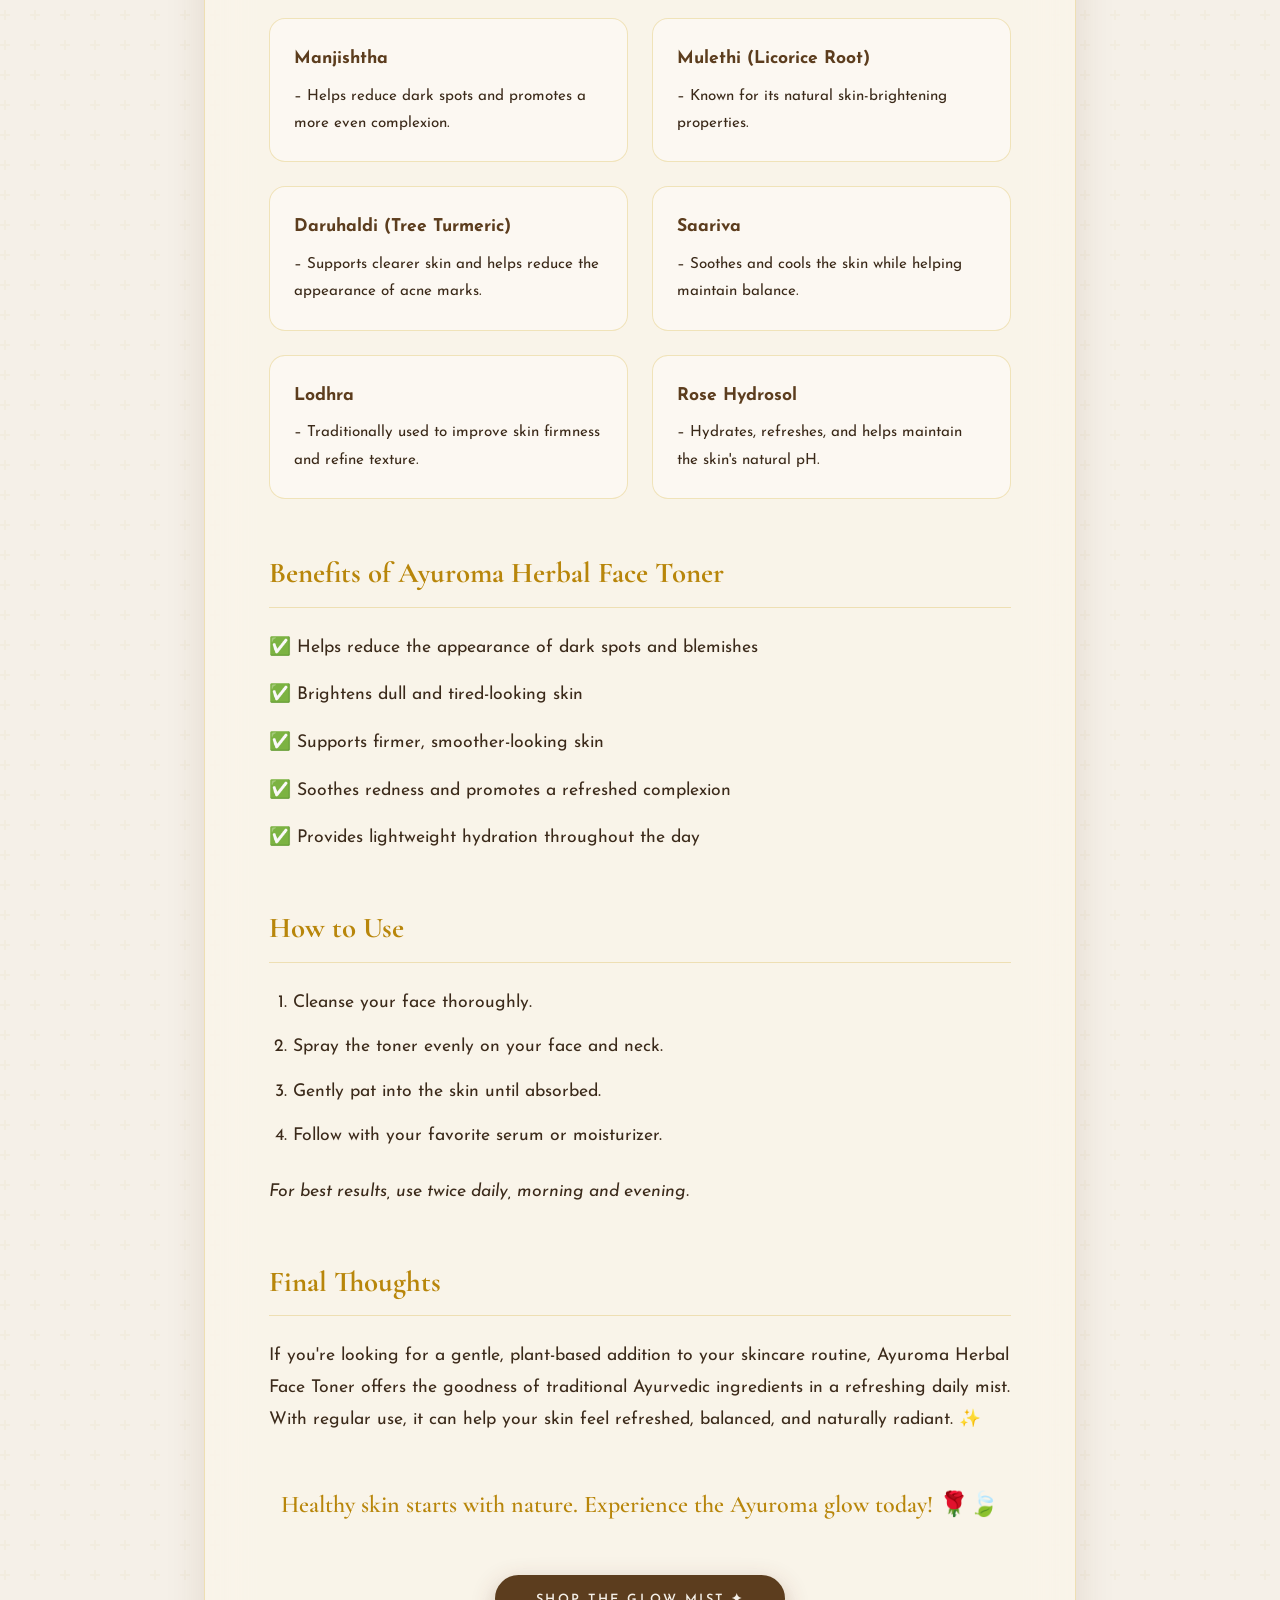
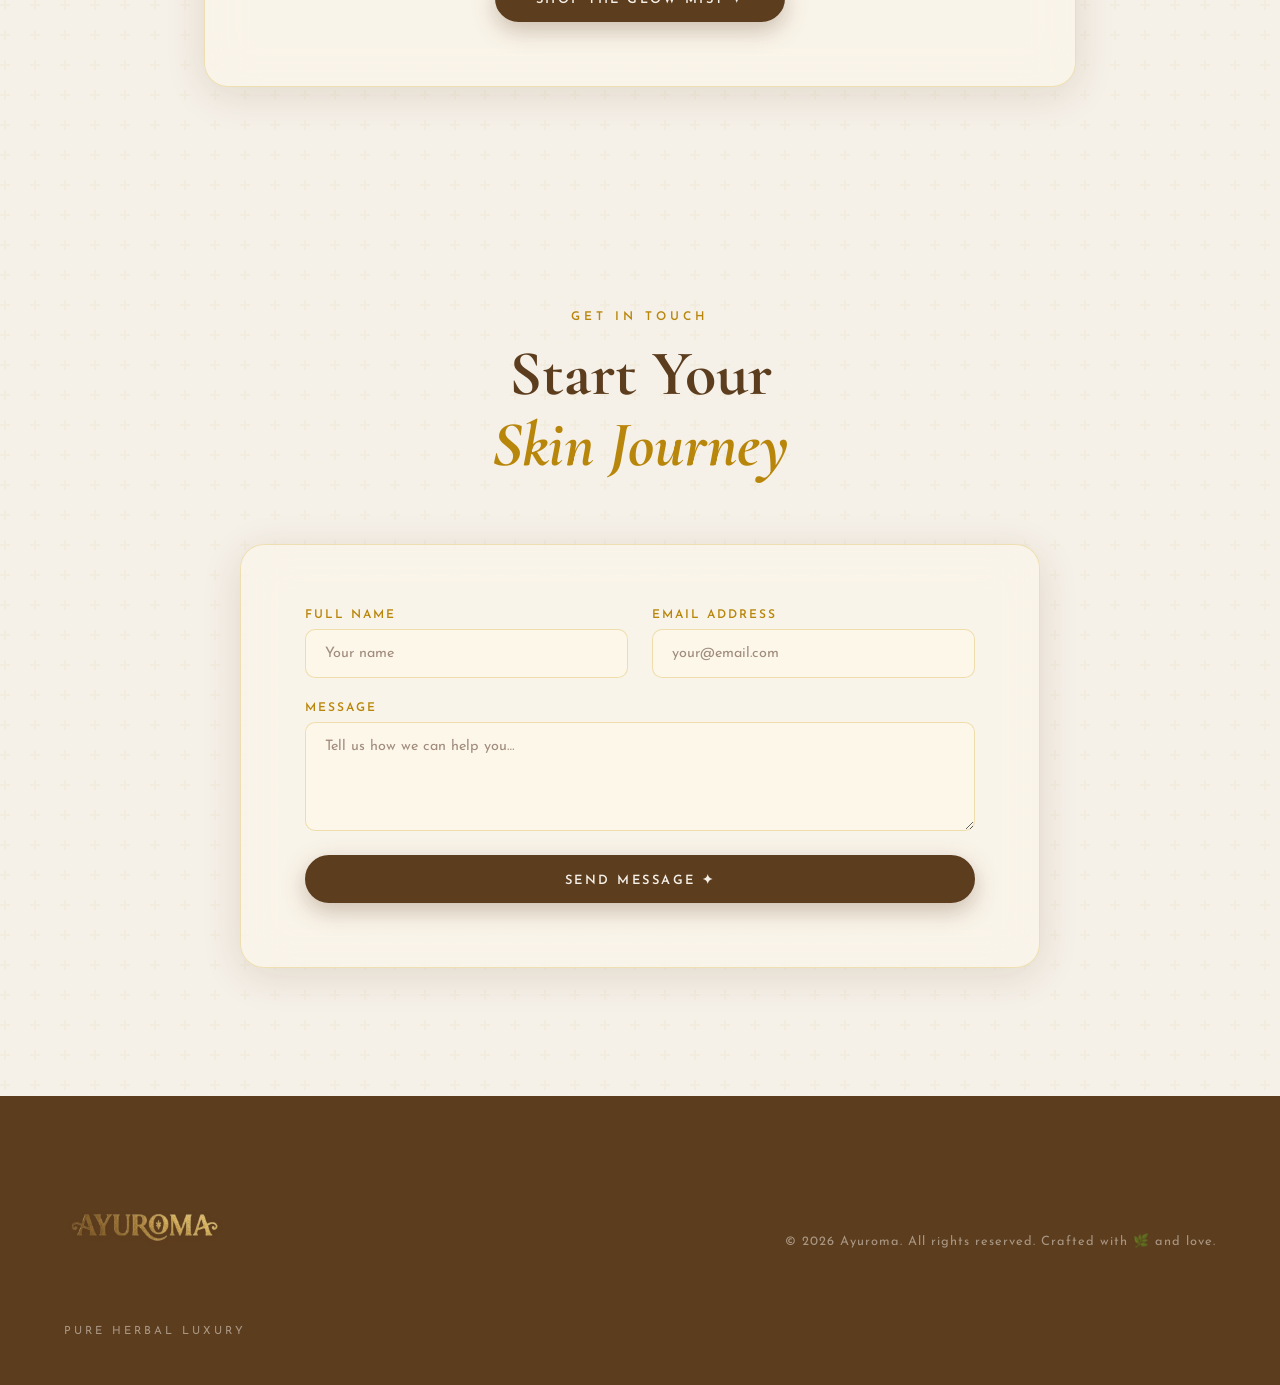
==== commit 5cf5d8de: "Update products: add new images, update prices and remove duplicates" ====
--- a/index.html
+++ b/index.html
@@ -228,7 +228,7 @@
       <article class="product-card glass-card fade-up delay-1" id="productToner">
         <div class="product-card__badge product-card__badge--new" style="background:var(--gold); color:var(--brown);">New Arrival</div>
         <div class="product-card__img-wrap">
-          <img src="assets/face-toner.png" alt="Ayuroma Ayurvedic Face Toner" class="product-card__img" loading="lazy" onerror="this.src='https://images.unsplash.com/photo-1608248543803-ba4f8c70ae0b?w=600&q=80'" />
+          <img src="assets/glow-mist.jpeg" alt="Ayuroma Kanti Glow Mist" class="product-card__img" loading="lazy" />
           <div class="product-card__img-glow"></div>
         </div>
         <div class="product-card__body">
@@ -249,6 +249,28 @@
         </div>
       </article>
 
+      <!-- Lip Balm Card -->
+      <article class="product-card glass-card fade-up delay-2" id="productLipBalm">
+        <div class="product-card__badge product-card__badge--new" style="background:var(--gold); color:var(--brown);">New Arrival</div>
+        <div class="product-card__img-wrap">
+          <img src="assets/lip-balm.jpeg" alt="Ayuroma Manjishtha Lip Balm" class="product-card__img" loading="lazy" />
+          <div class="product-card__img-glow"></div>
+        </div>
+        <div class="product-card__body">
+          <h3 class="product-card__name">Manjishtha Lip Balm</h3>
+          <div class="product-card__price">
+            <span class="price-current">119 Rs.</span>
+          </div>
+          <p class="product-card__tagline">Nourish & Repair</p>
+          <div class="product-card__ingredients">
+            <span class="tag">Manjishtha</span>
+            <span class="tag">Natural Waxes</span>
+          </div>
+          <p class="product-card__desc">A deeply nourishing lip balm infused with Manjishtha to gently heal chapped lips and restore their natural rosy color. 100% natural and herbal.</p>
+          <button class="btn btn--primary product-btn" id="btnLipBalm">Add to Cart</button>
+        </div>
+      </article>
+
       <!-- Rose Bar Card -->
       <article class="product-card glass-card fade-up delay-2" id="productRose">
         <div class="product-card__badge product-card__badge--new">New Arrival</div>
@@ -296,6 +318,8 @@
           <button class="btn btn--primary product-btn" id="btnPalash">Add to Cart</button>
         </div>
       </article>
+
+
 
     </div>
   </section>
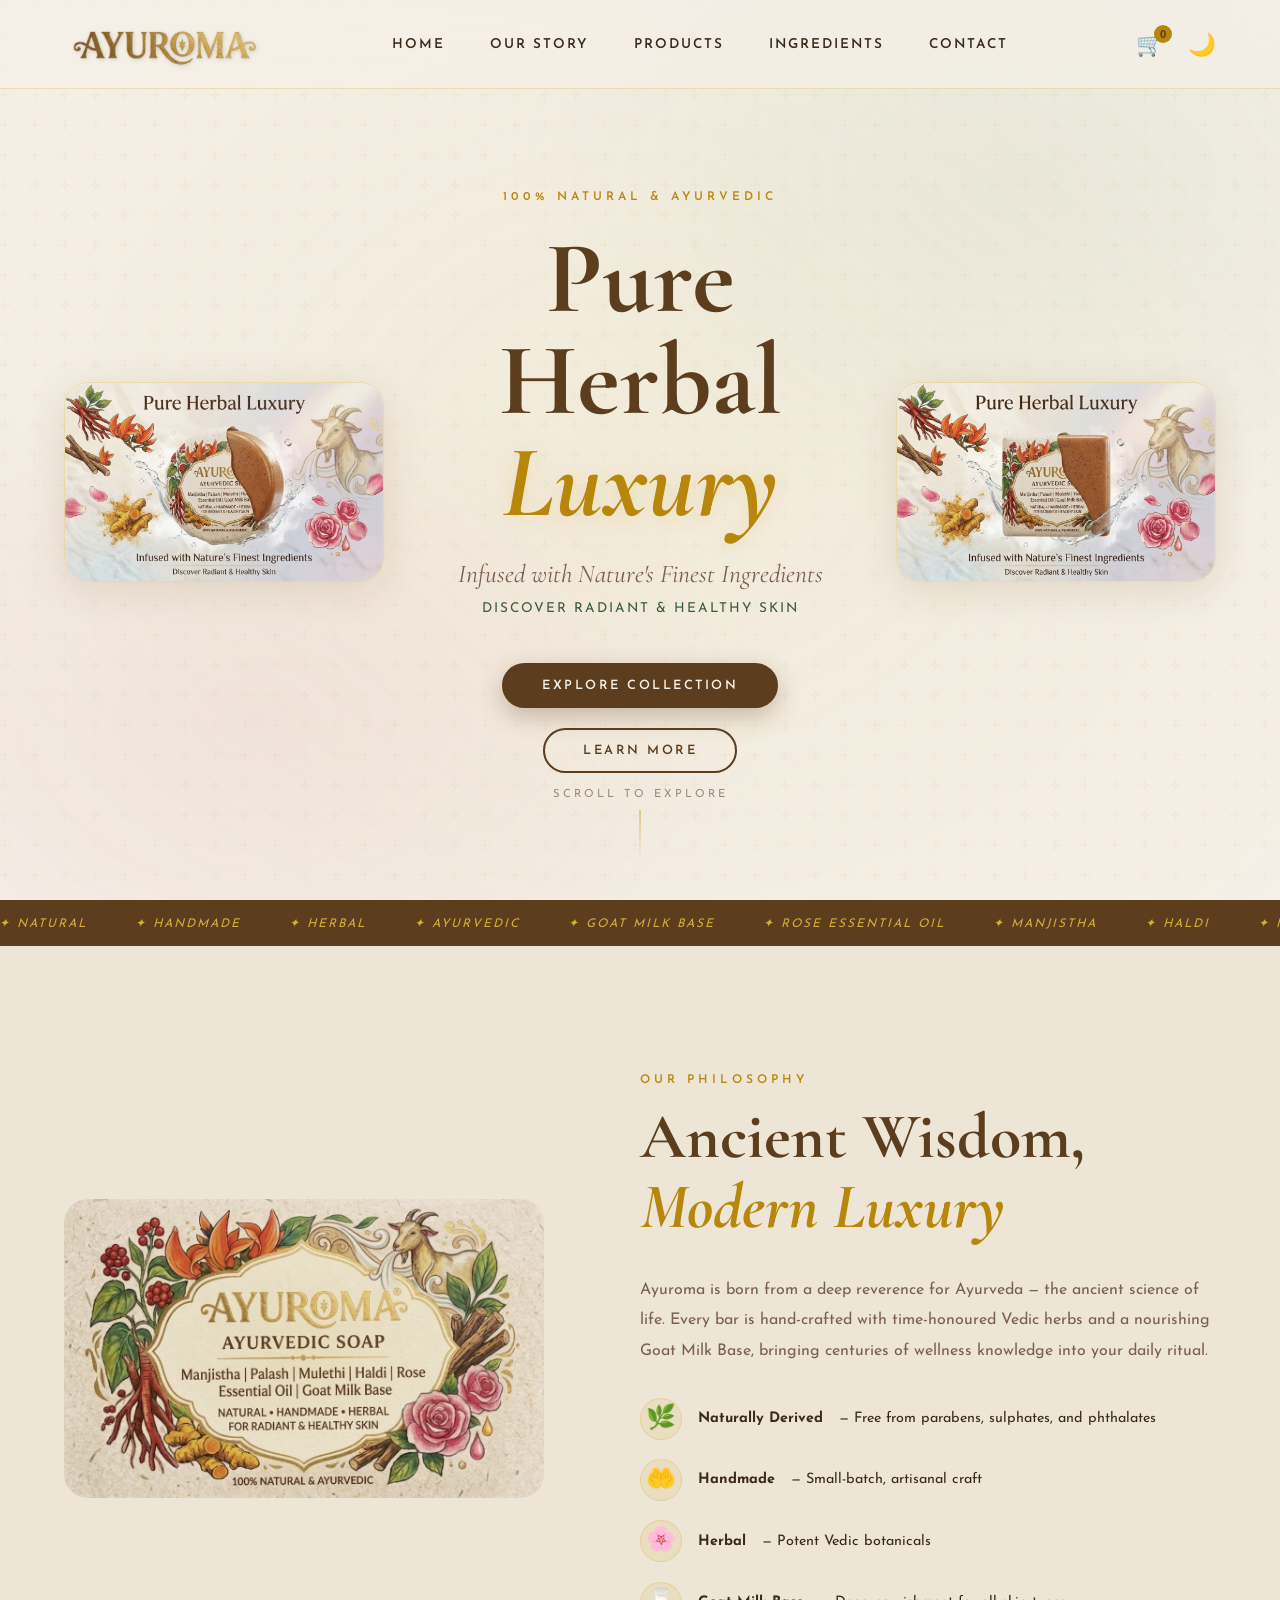
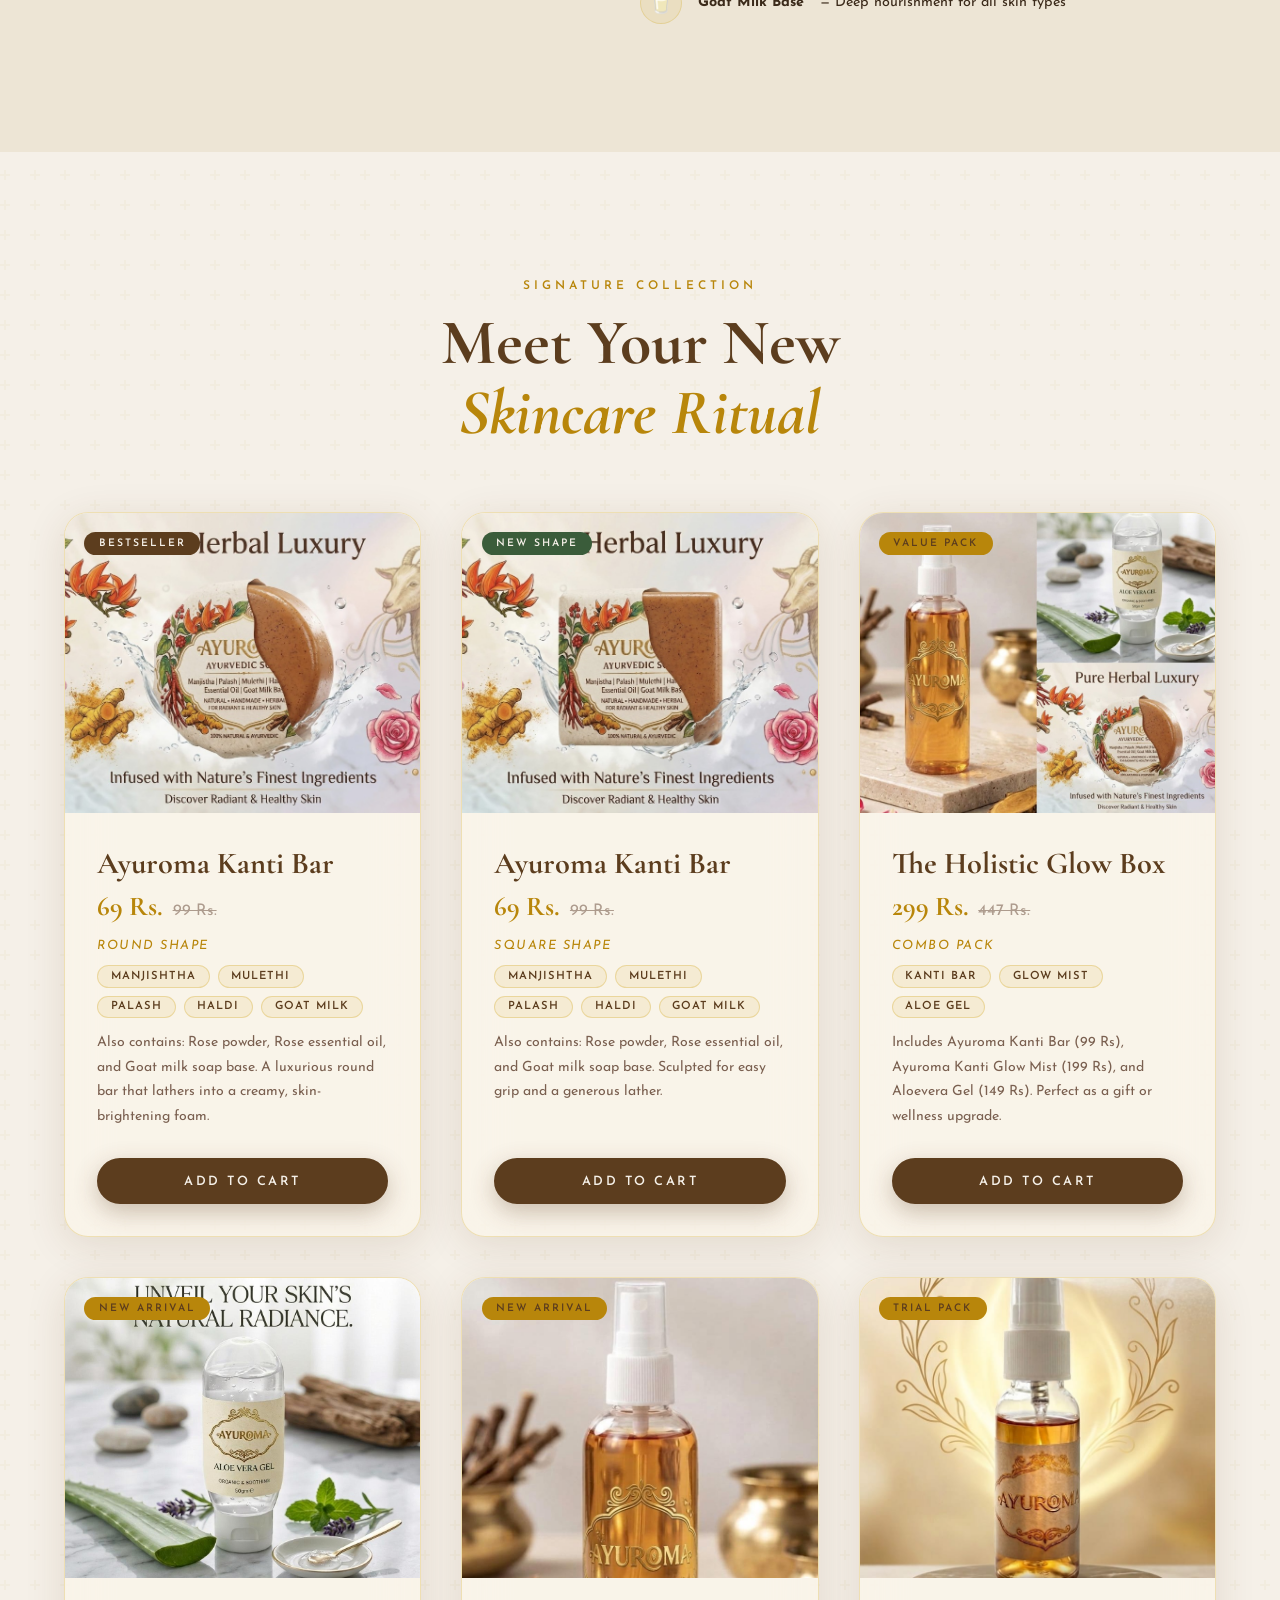
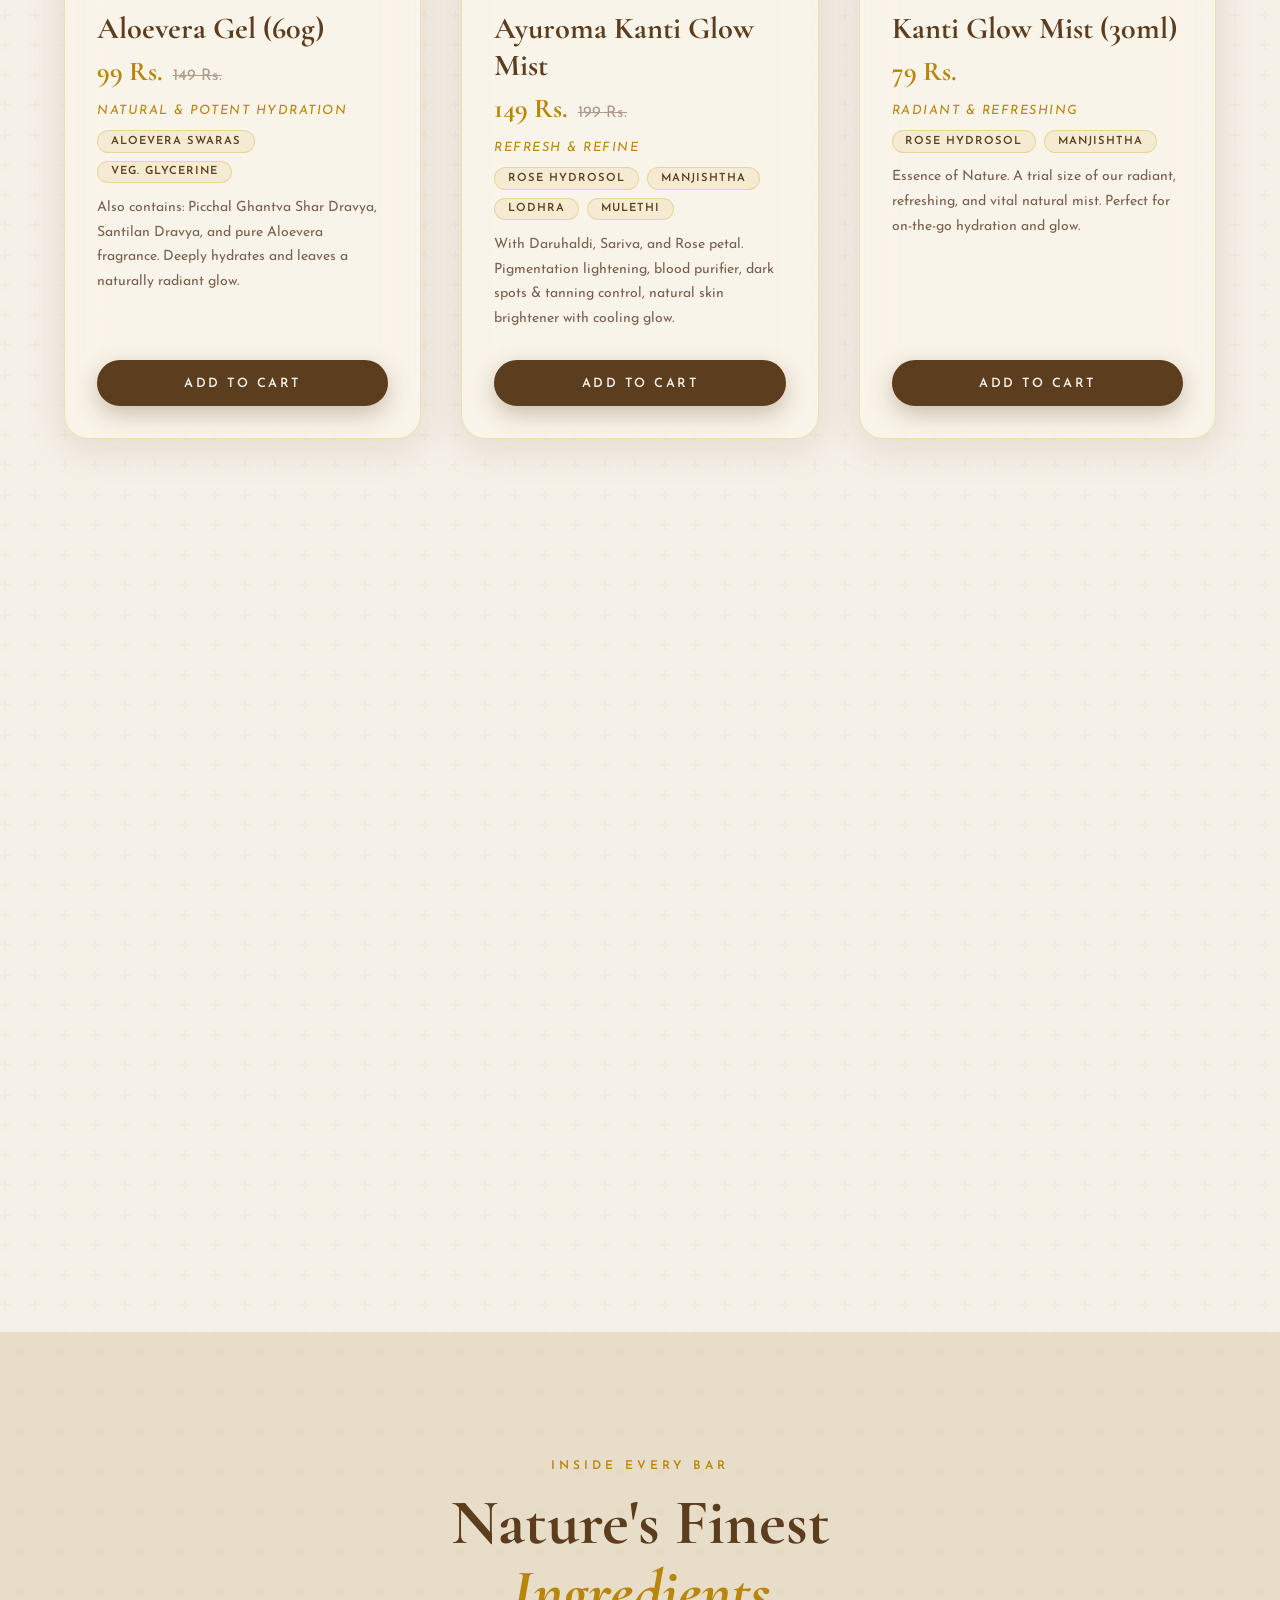
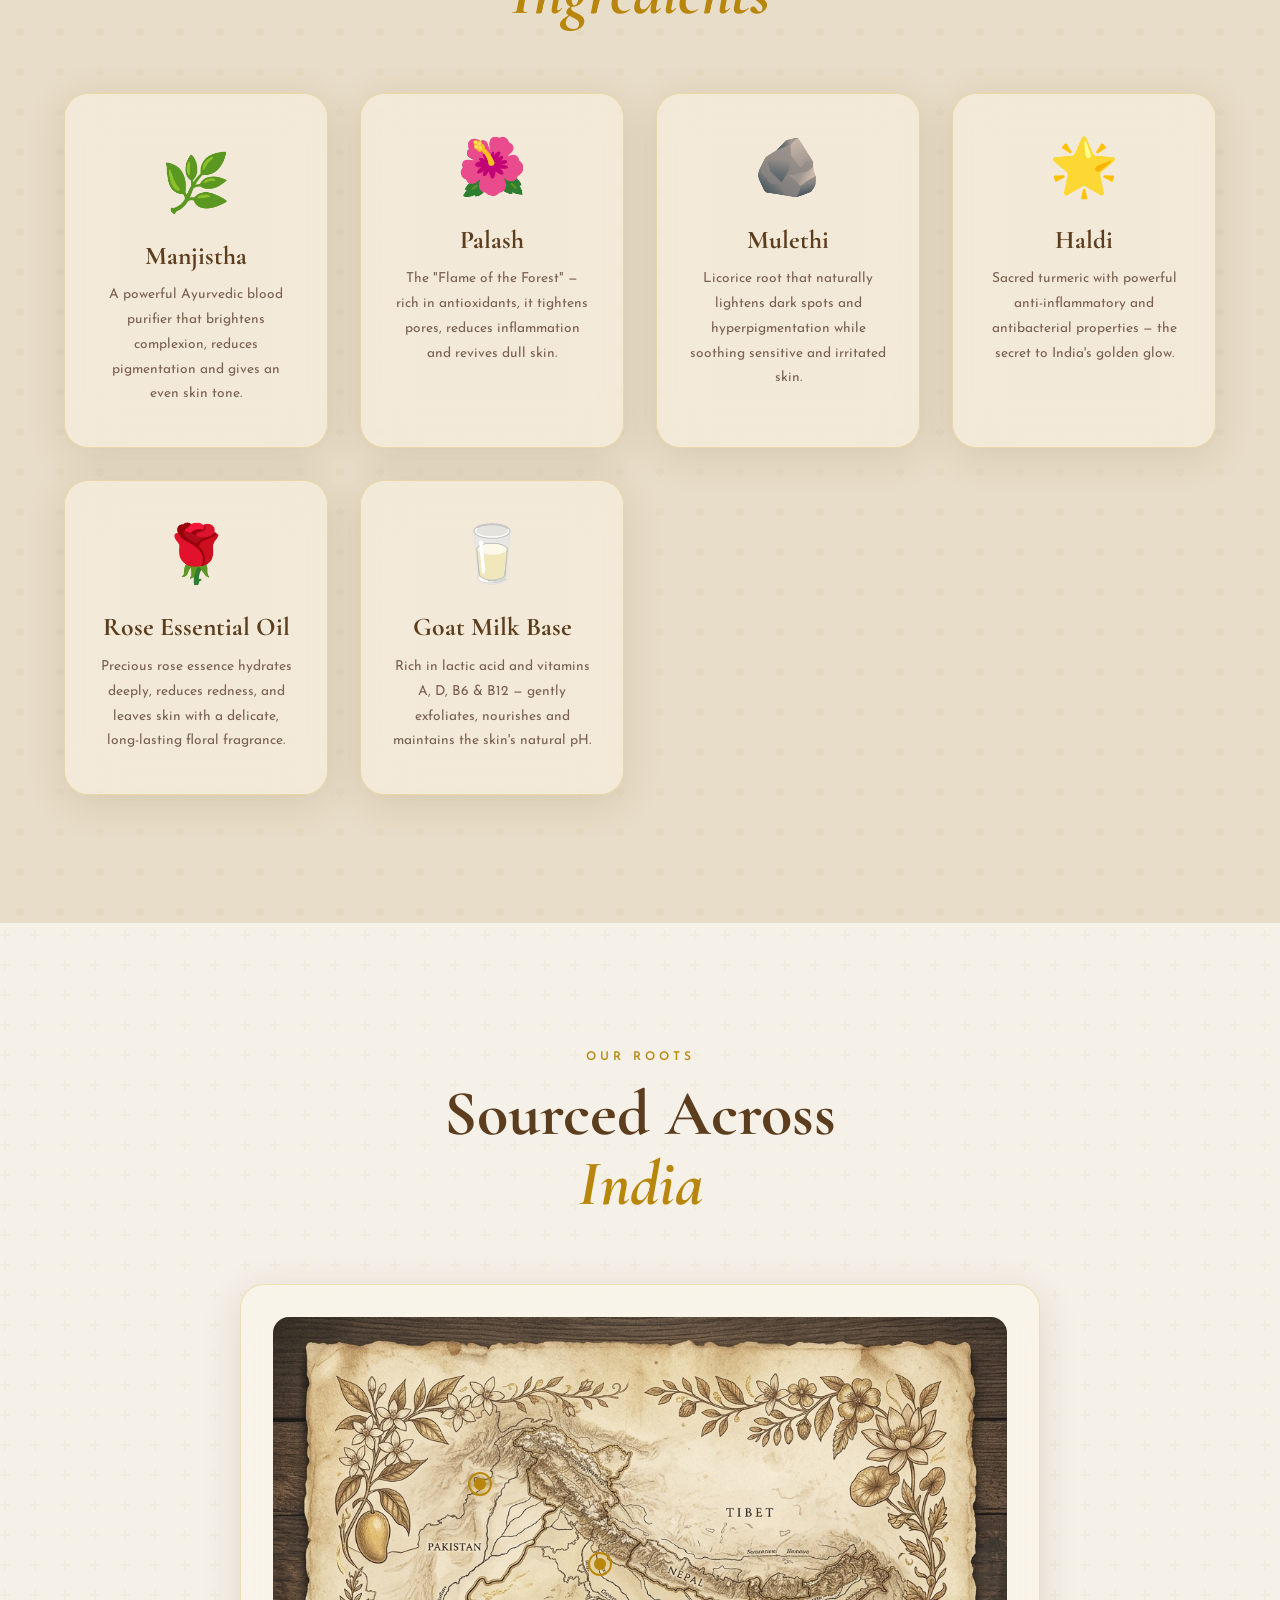
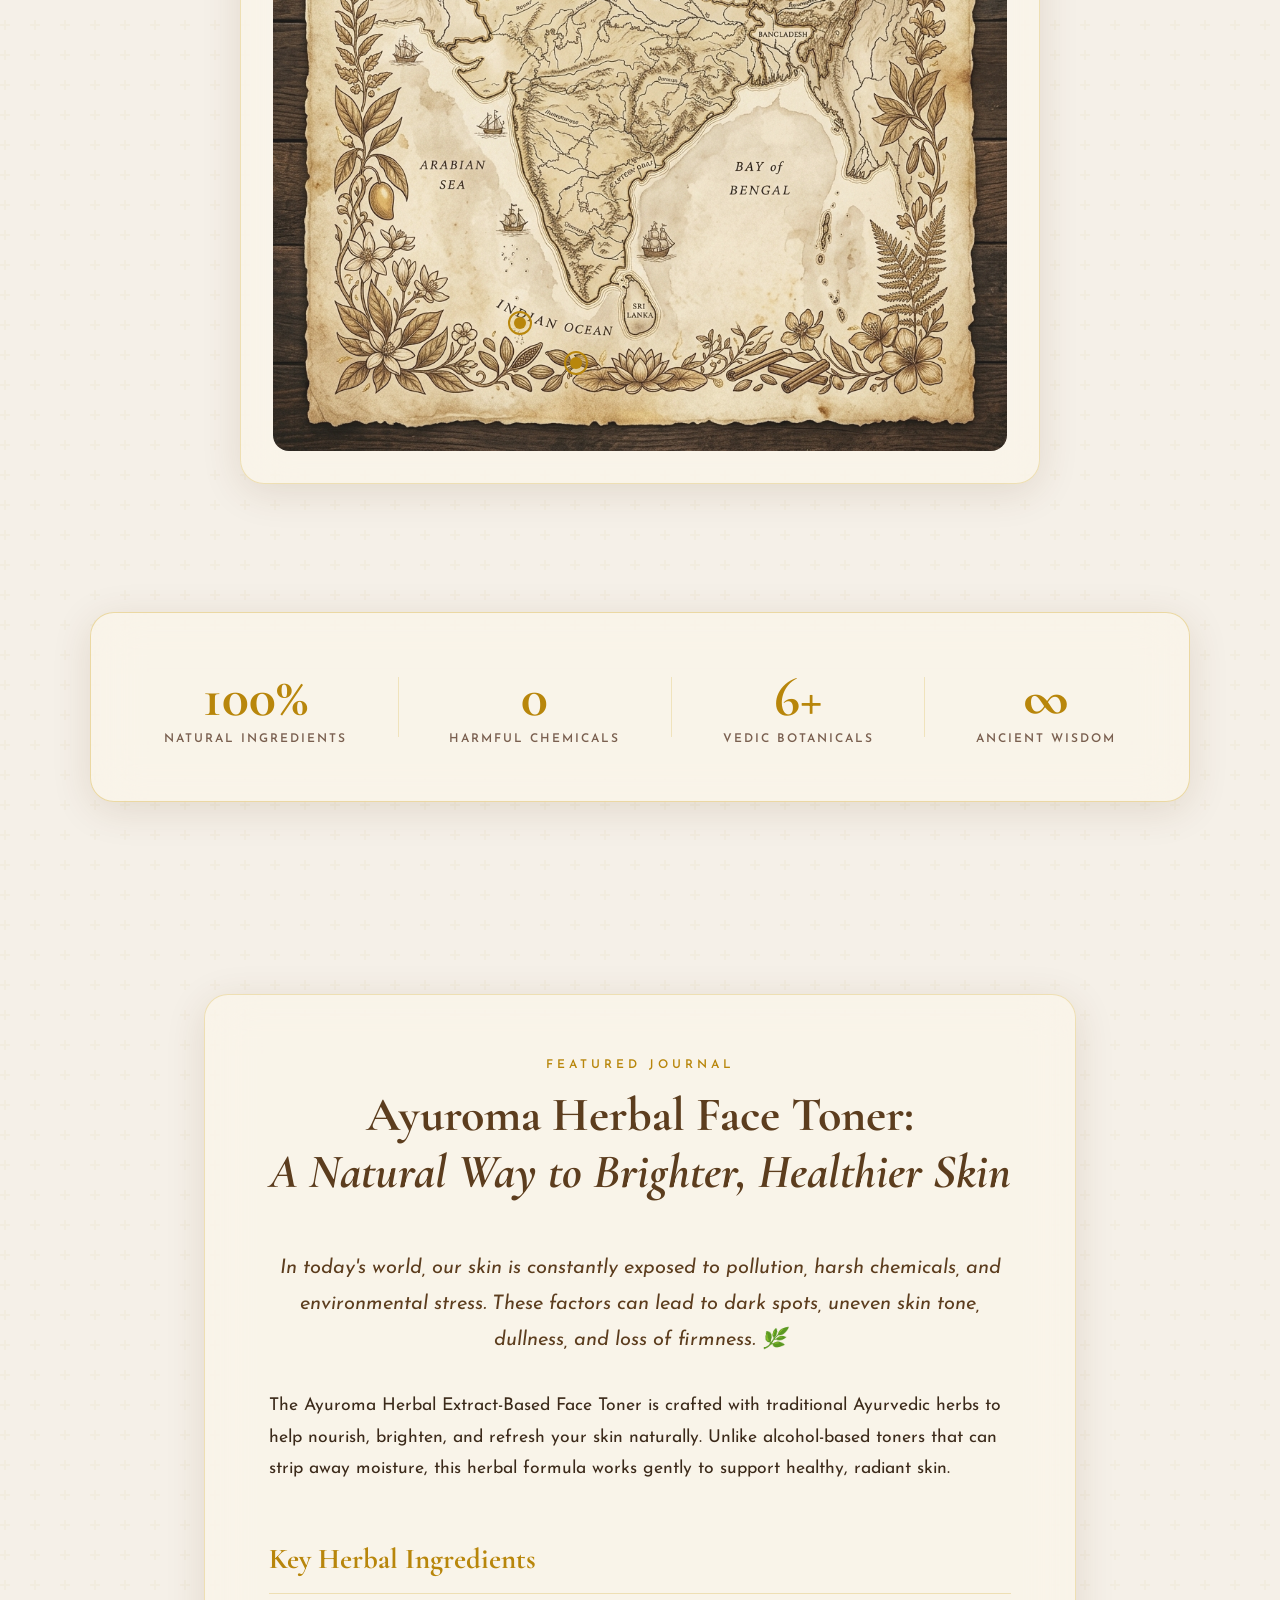
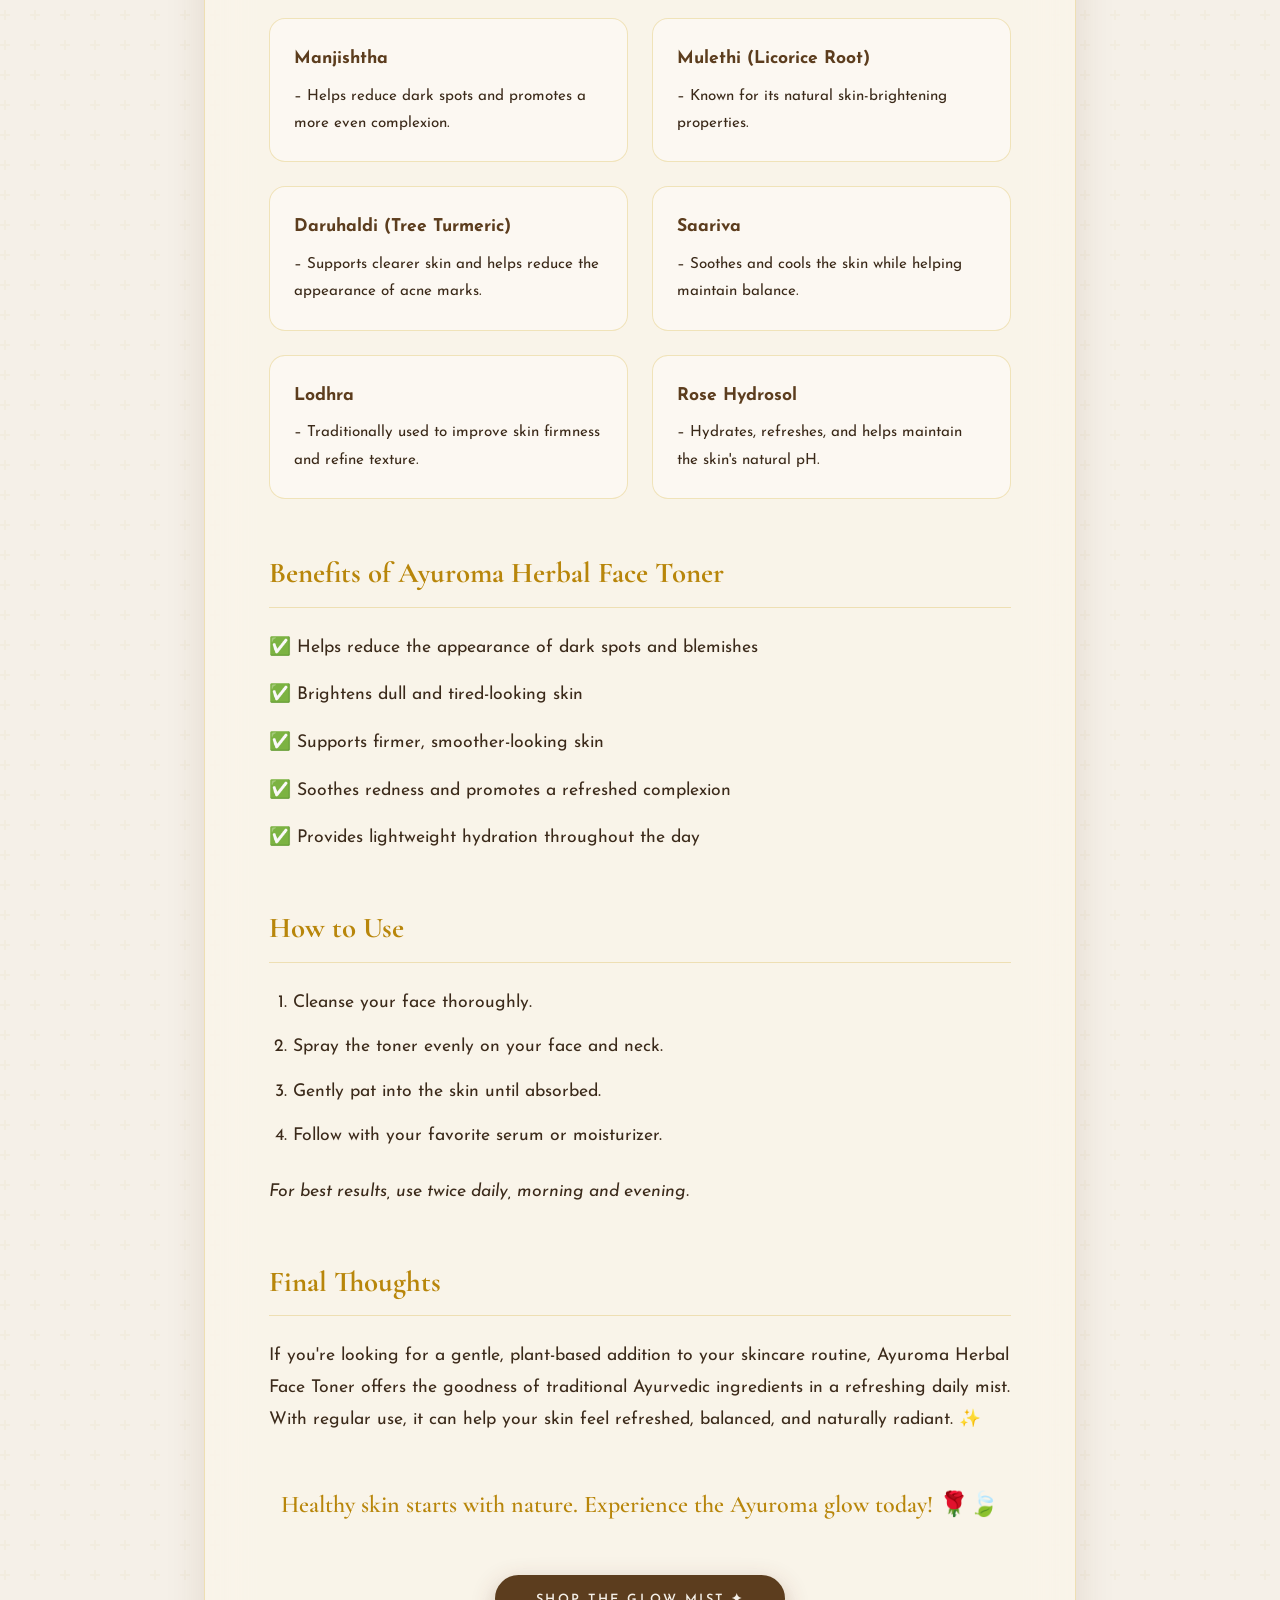
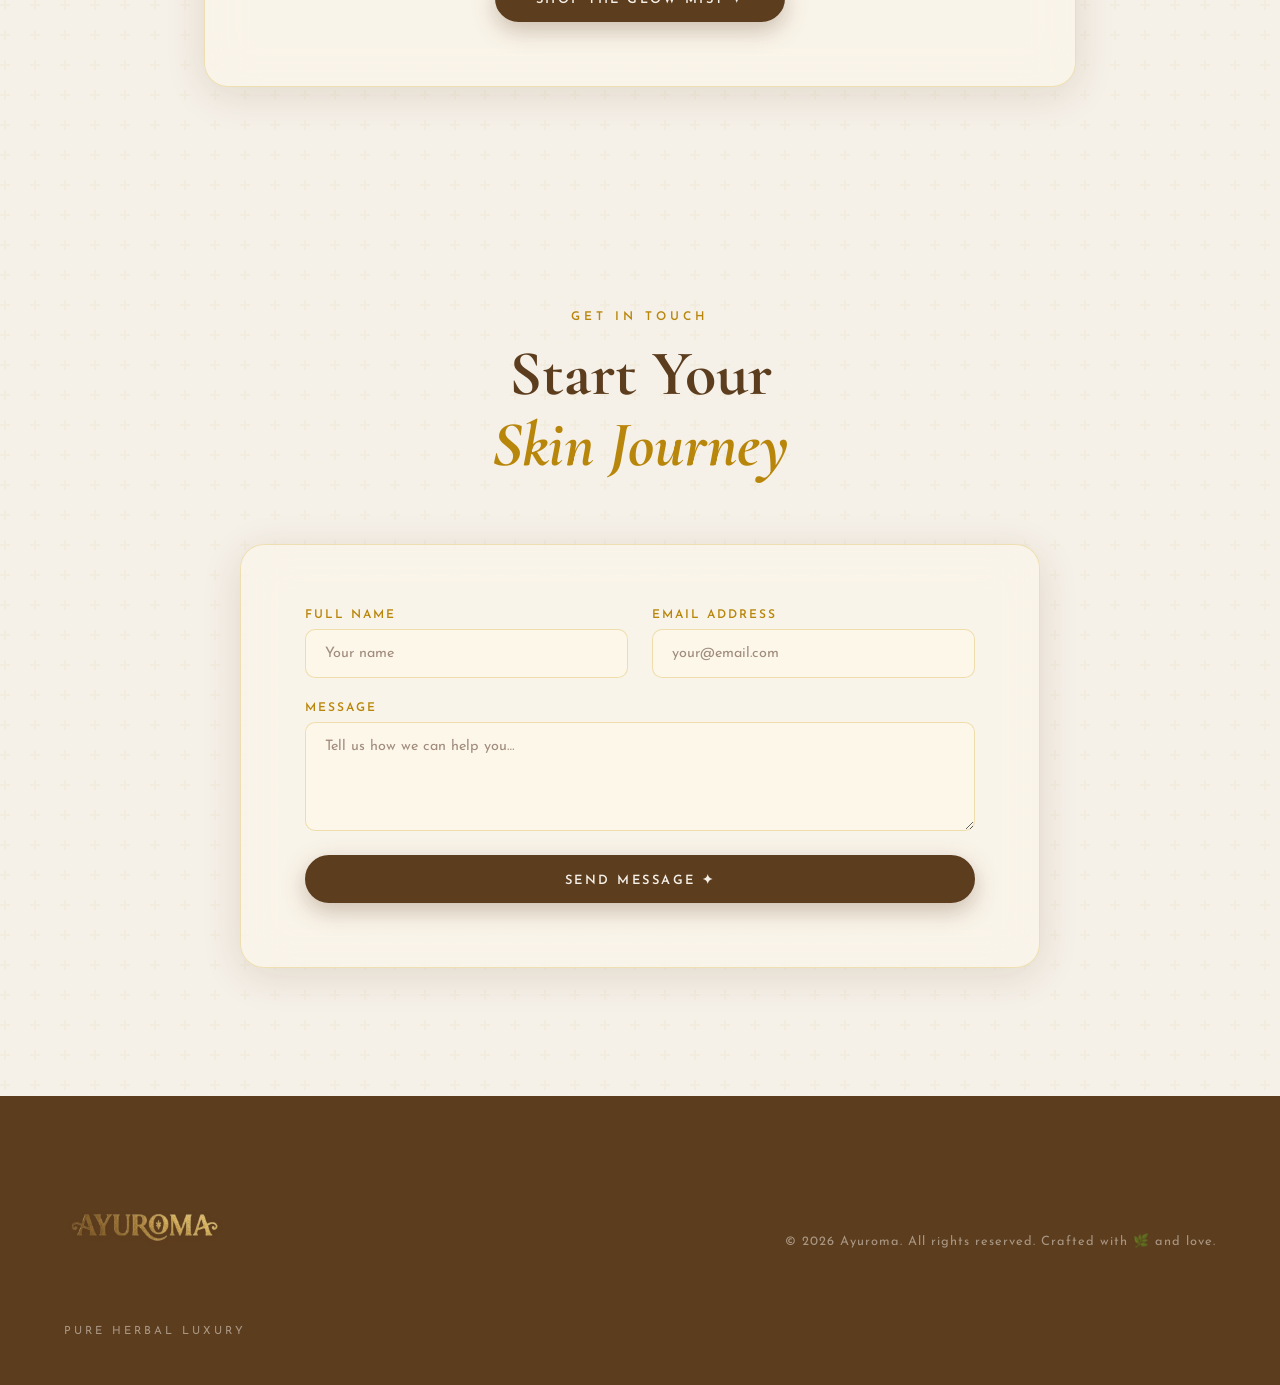
==== commit 9fa74f17: "Fix image caching issues, add trial pack product" ====
--- a/index.html
+++ b/index.html
@@ -228,7 +228,7 @@
       <article class="product-card glass-card fade-up delay-1" id="productToner">
         <div class="product-card__badge product-card__badge--new" style="background:var(--gold); color:var(--brown);">New Arrival</div>
         <div class="product-card__img-wrap">
-          <img src="assets/glow-mist.jpeg" alt="Ayuroma Kanti Glow Mist" class="product-card__img" loading="lazy" />
+          <img src="assets/face-toner.png" alt="Ayuroma Kanti Glow Mist" class="product-card__img" loading="lazy" onerror="this.src='https://images.unsplash.com/photo-1608248543803-ba4f8c70ae0b?w=600&q=80'" />
           <div class="product-card__img-glow"></div>
         </div>
         <div class="product-card__body">
@@ -249,11 +249,33 @@
         </div>
       </article>
 
+      <!-- Glow Mist Trial Pack Card -->
+      <article class="product-card glass-card fade-up delay-1" id="productGlowMistTrial">
+        <div class="product-card__badge product-card__badge--new" style="background:var(--gold); color:var(--brown);">Trial Pack</div>
+        <div class="product-card__img-wrap">
+          <img src="assets/glow-mist-new.jpeg" alt="Kanti Glow Mist Trial Pack" class="product-card__img" loading="lazy" />
+          <div class="product-card__img-glow"></div>
+        </div>
+        <div class="product-card__body">
+          <h3 class="product-card__name">Kanti Glow Mist (30ml)</h3>
+          <div class="product-card__price">
+            <span class="price-current">79 Rs.</span>
+          </div>
+          <p class="product-card__tagline">Radiant & Refreshing</p>
+          <div class="product-card__ingredients">
+            <span class="tag">Rose Hydrosol</span>
+            <span class="tag">Manjishtha</span>
+          </div>
+          <p class="product-card__desc">Essence of Nature. A trial size of our radiant, refreshing, and vital natural mist. Perfect for on-the-go hydration and glow.</p>
+          <button class="btn btn--primary product-btn" id="btnGlowMistTrial">Add to Cart</button>
+        </div>
+      </article>
+
       <!-- Lip Balm Card -->
       <article class="product-card glass-card fade-up delay-2" id="productLipBalm">
         <div class="product-card__badge product-card__badge--new" style="background:var(--gold); color:var(--brown);">New Arrival</div>
         <div class="product-card__img-wrap">
-          <img src="assets/lip-balm.jpeg" alt="Ayuroma Manjishtha Lip Balm" class="product-card__img" loading="lazy" />
+          <img src="assets/lip-balm-new.jpeg" alt="Ayuroma Manjishtha Lip Balm" class="product-card__img" loading="lazy" />
           <div class="product-card__img-glow"></div>
         </div>
         <div class="product-card__body">
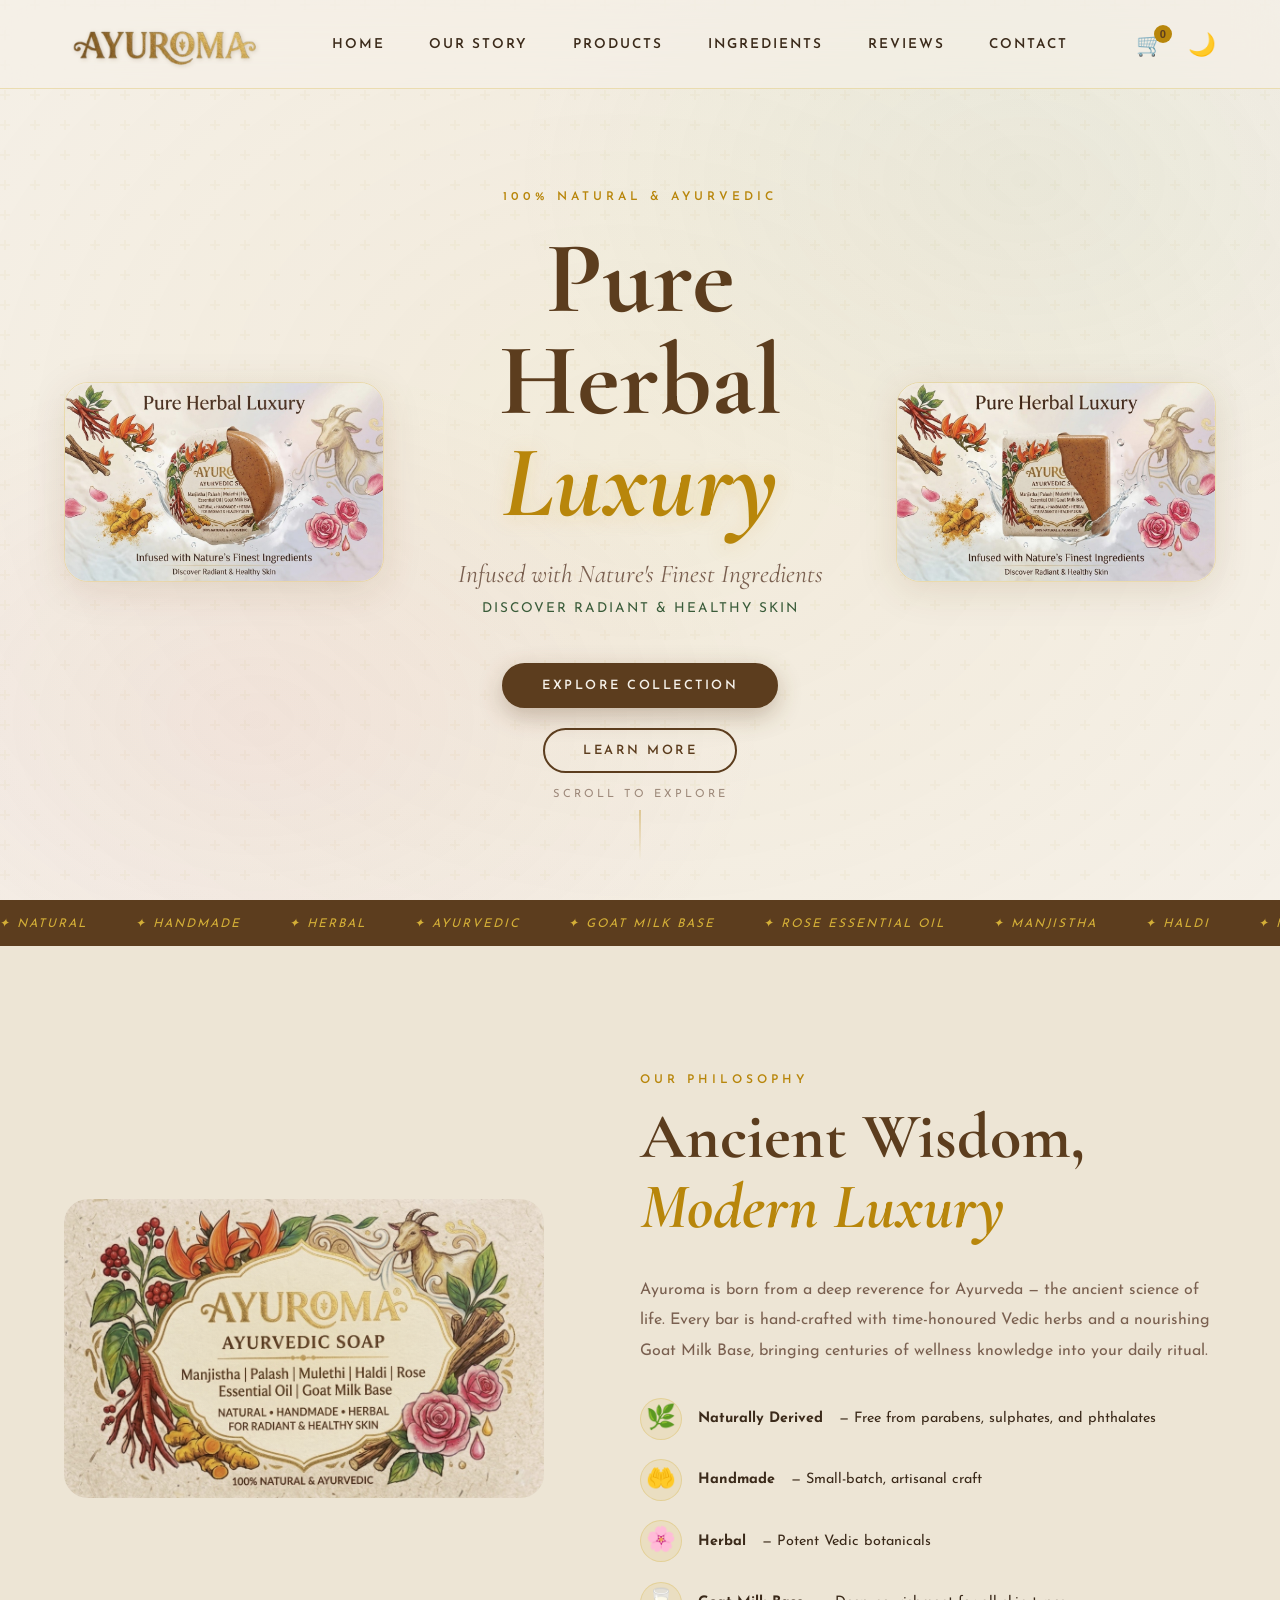
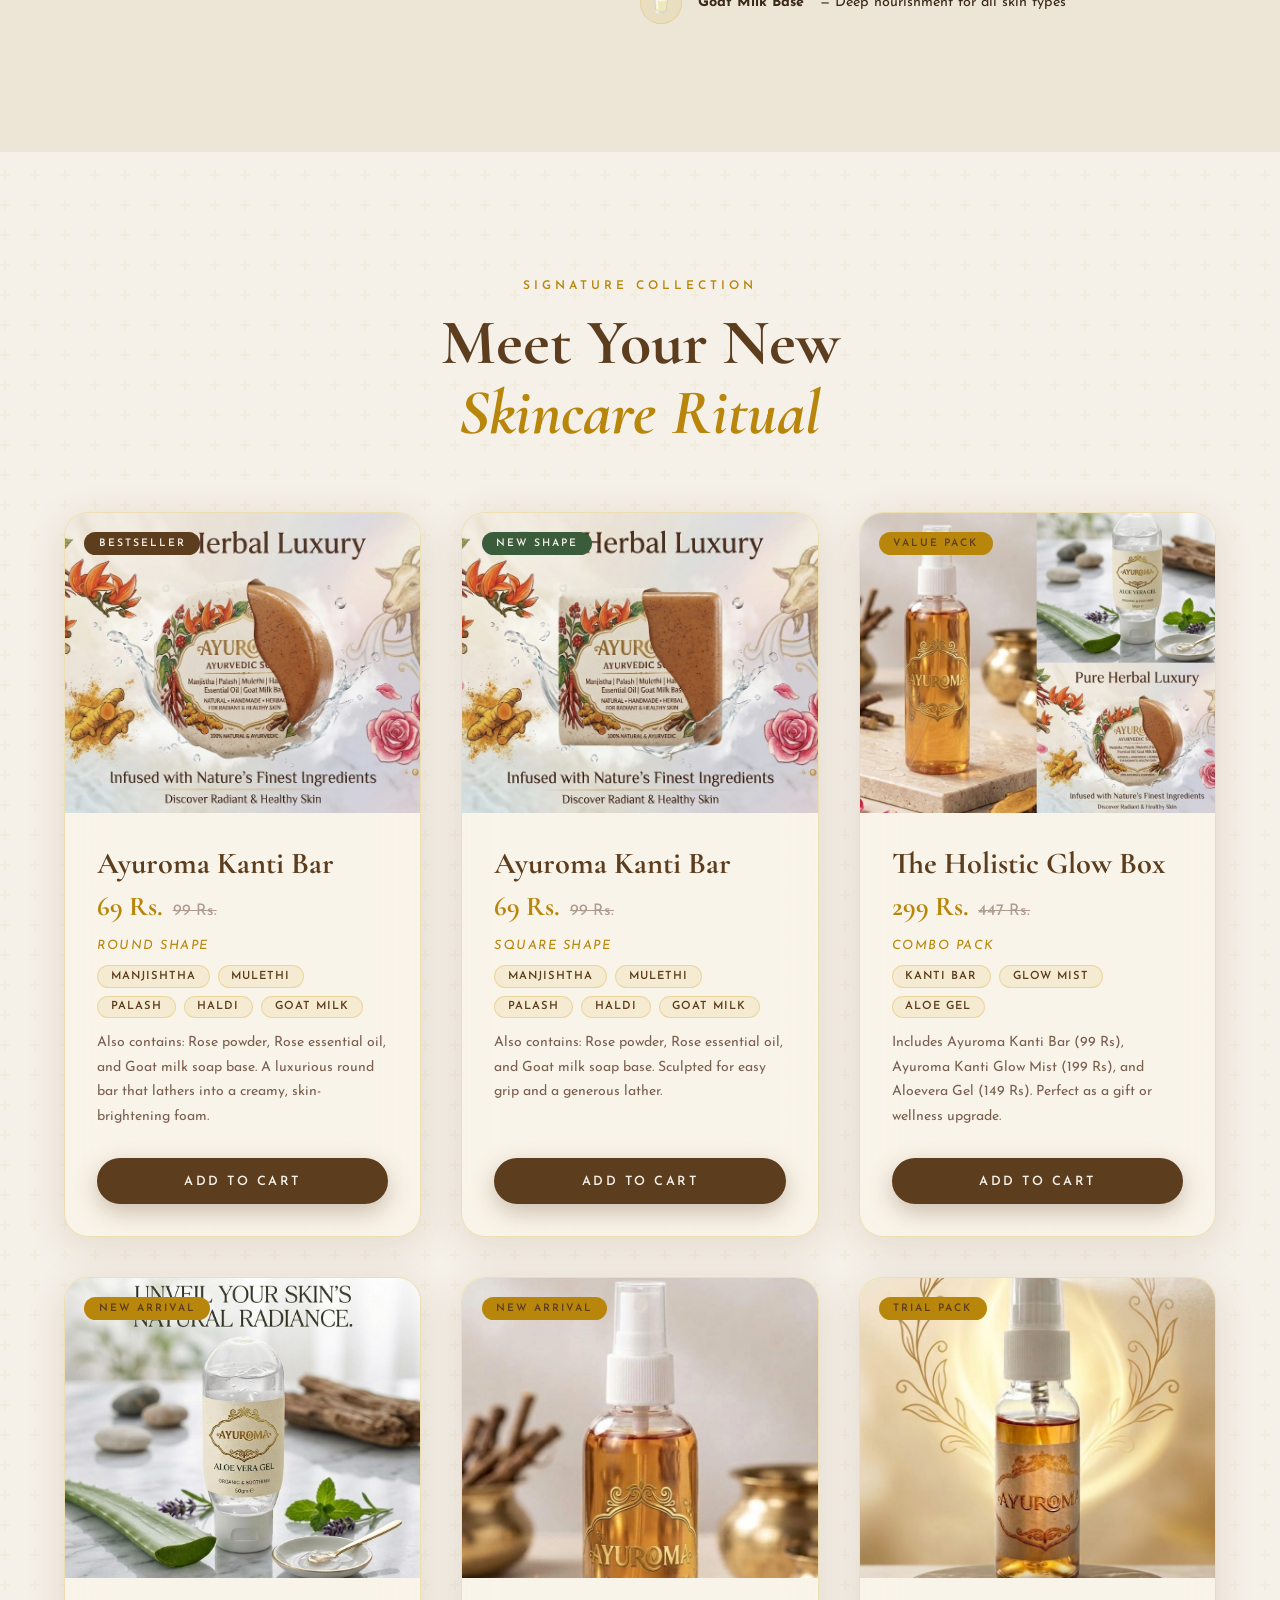
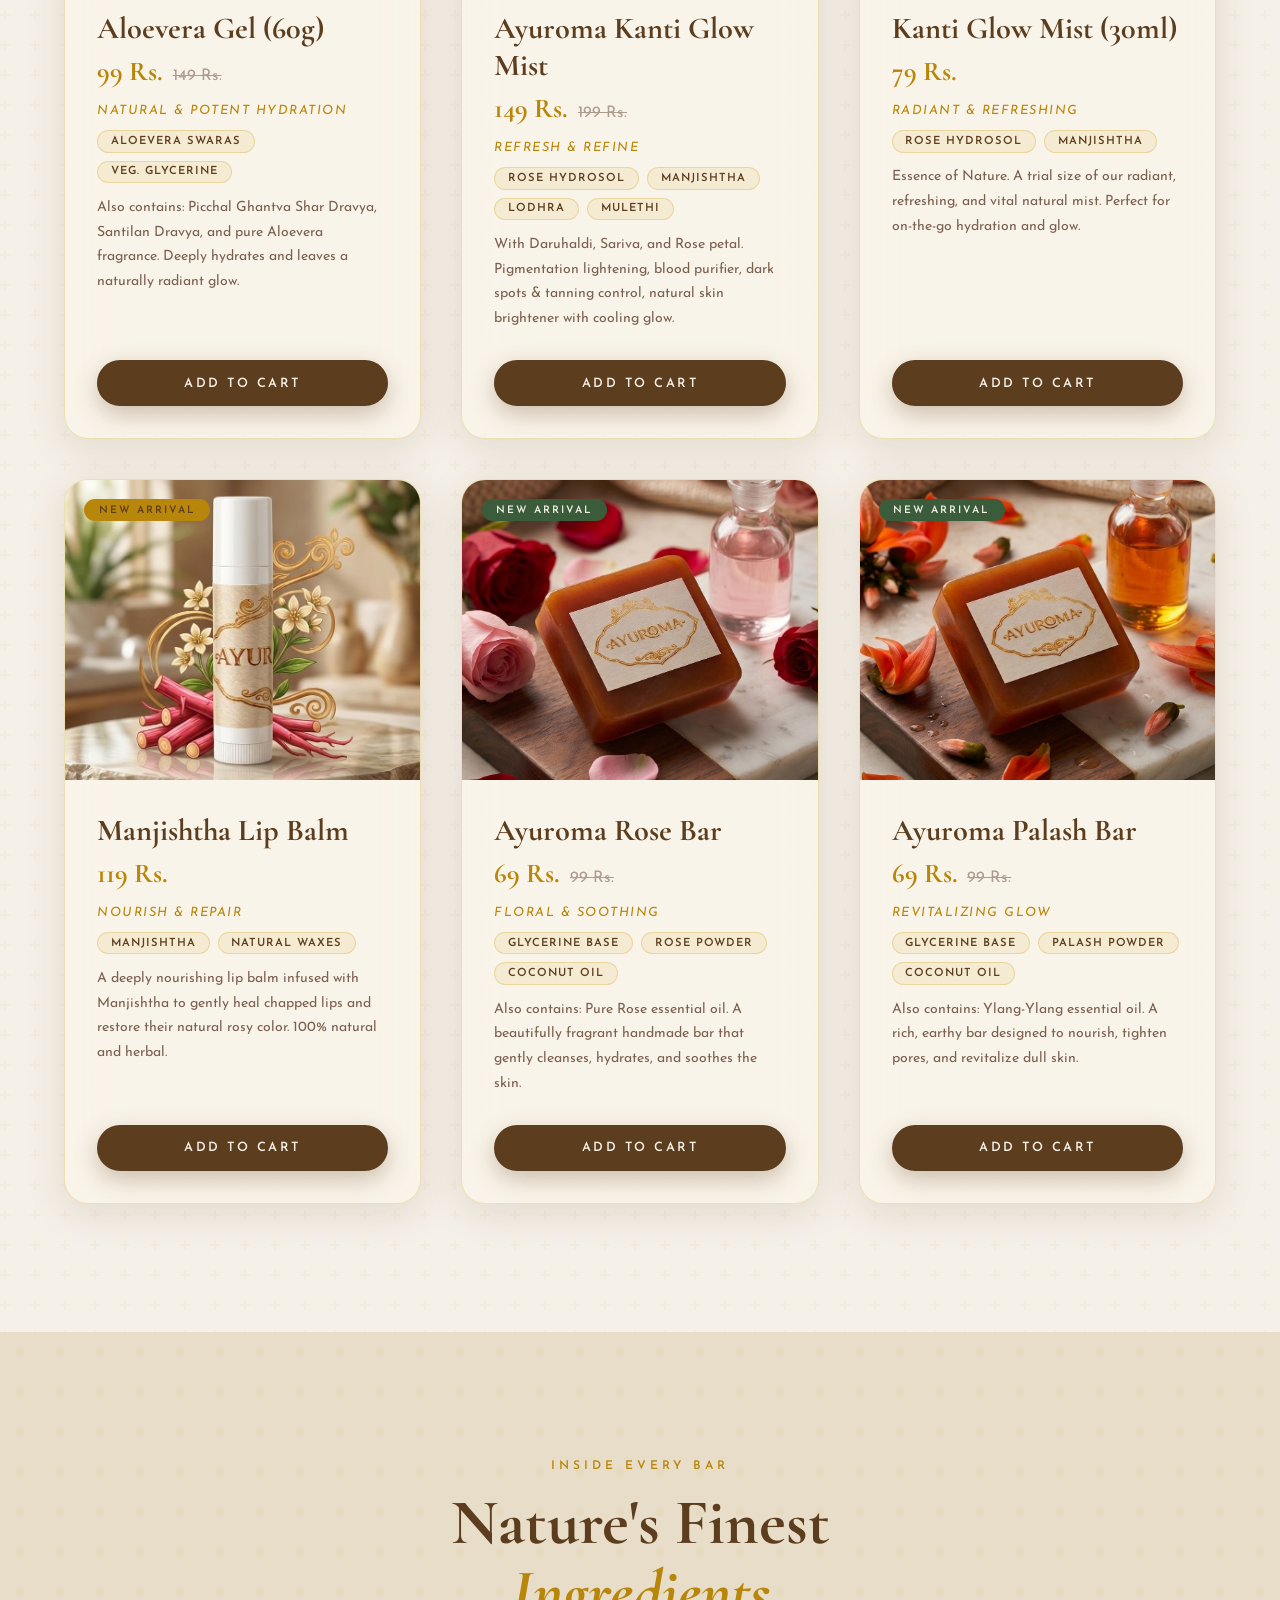
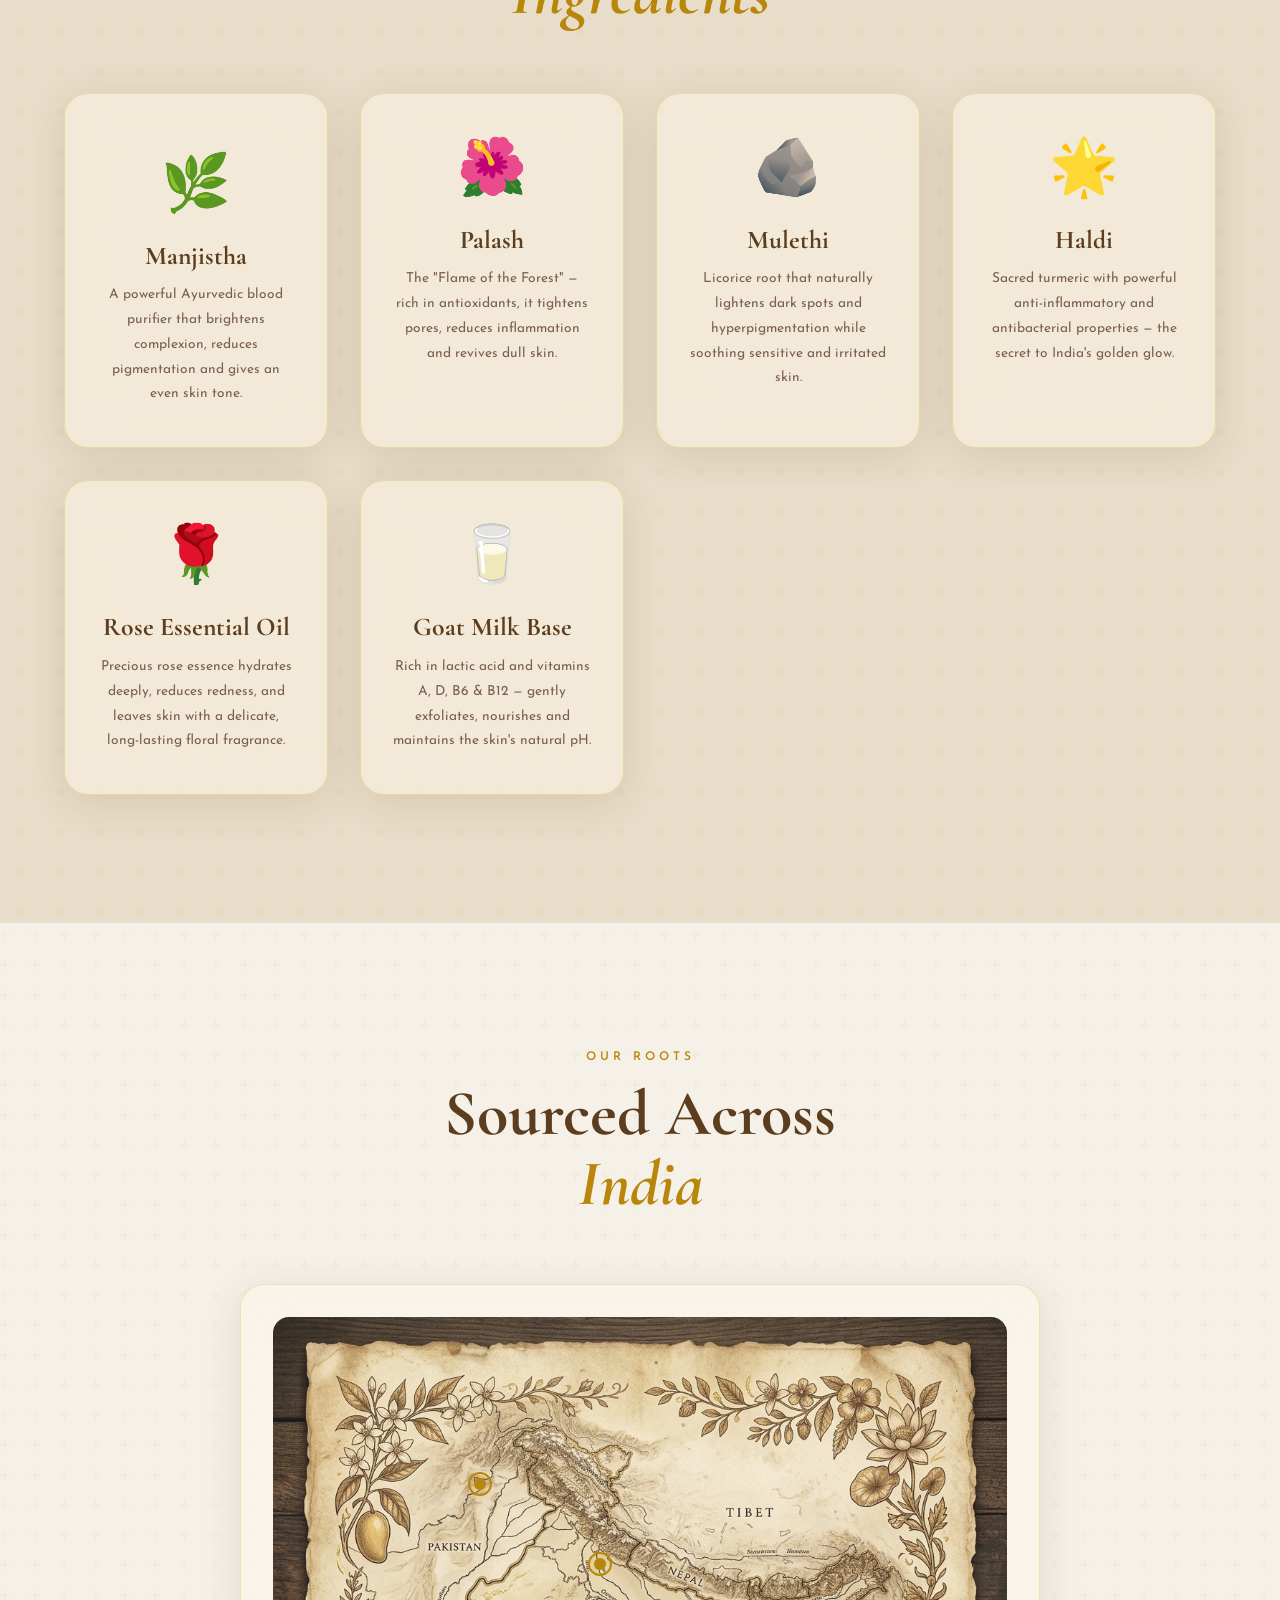
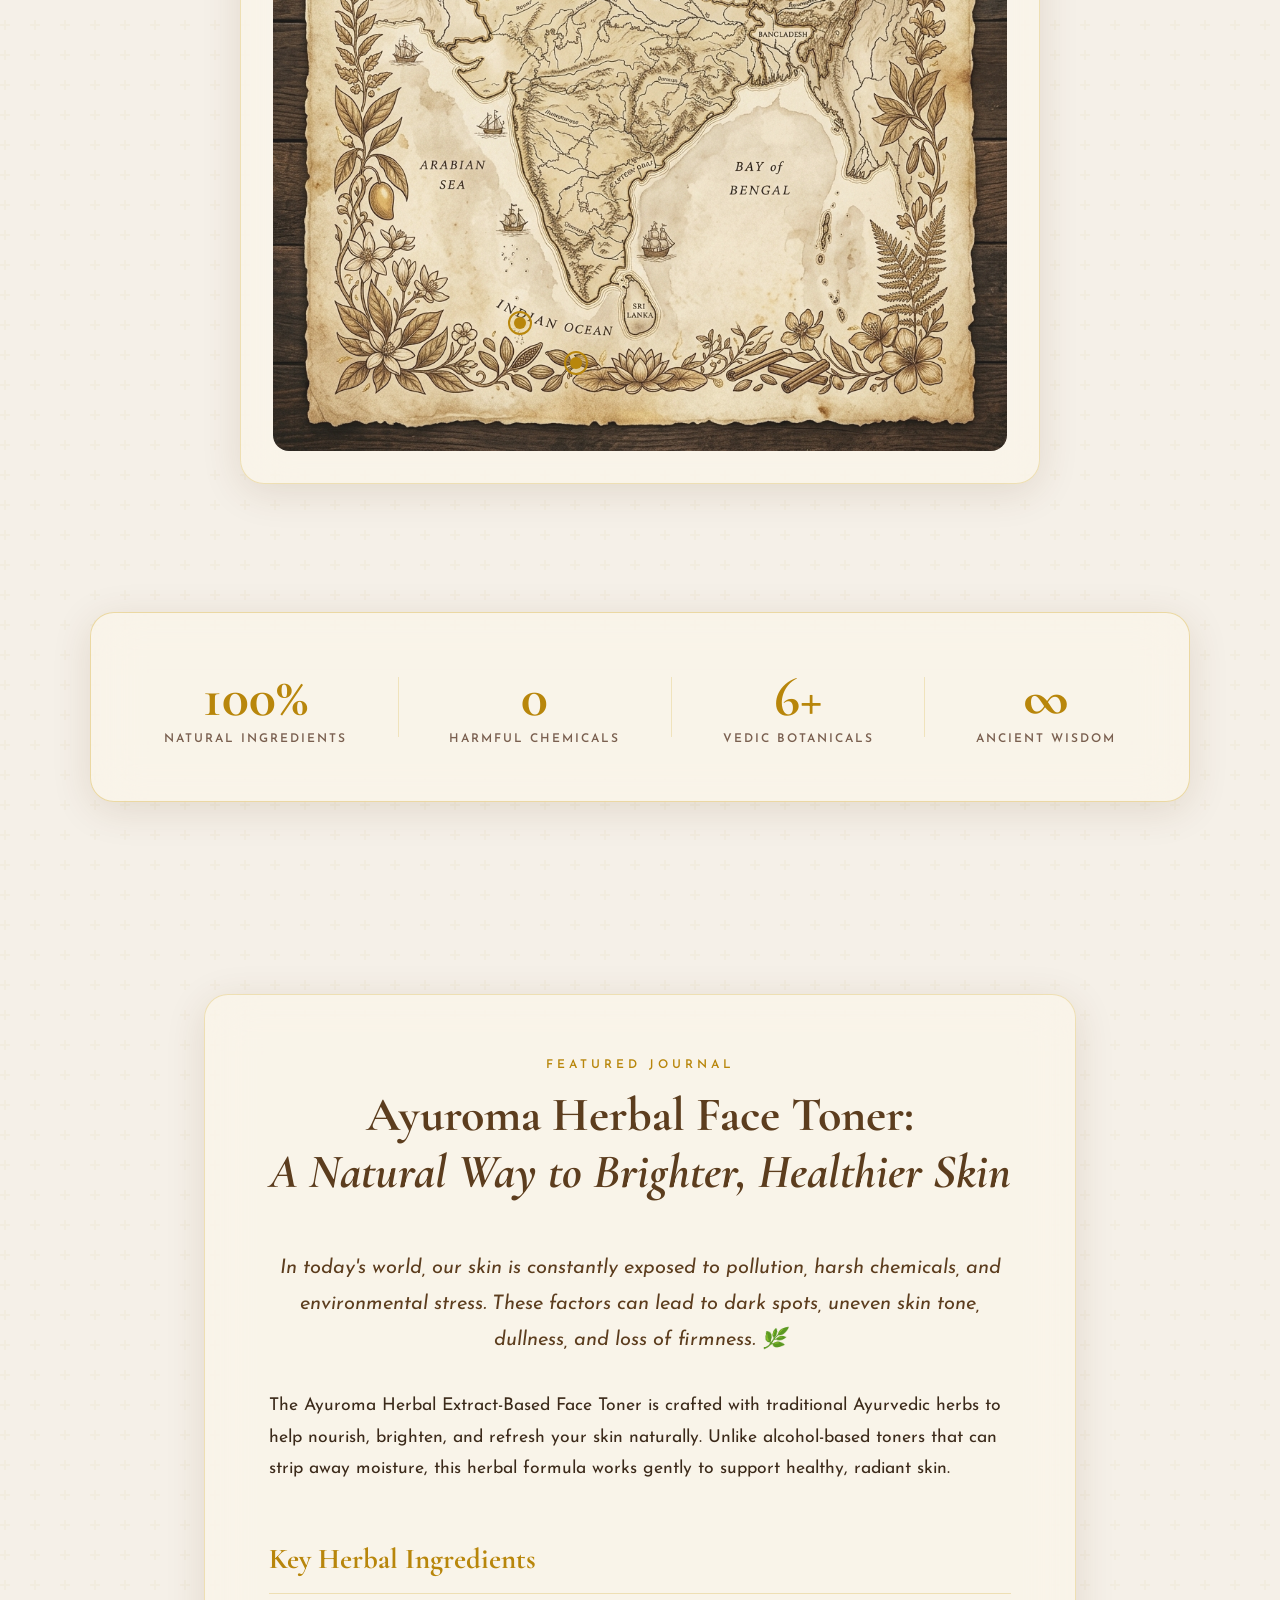
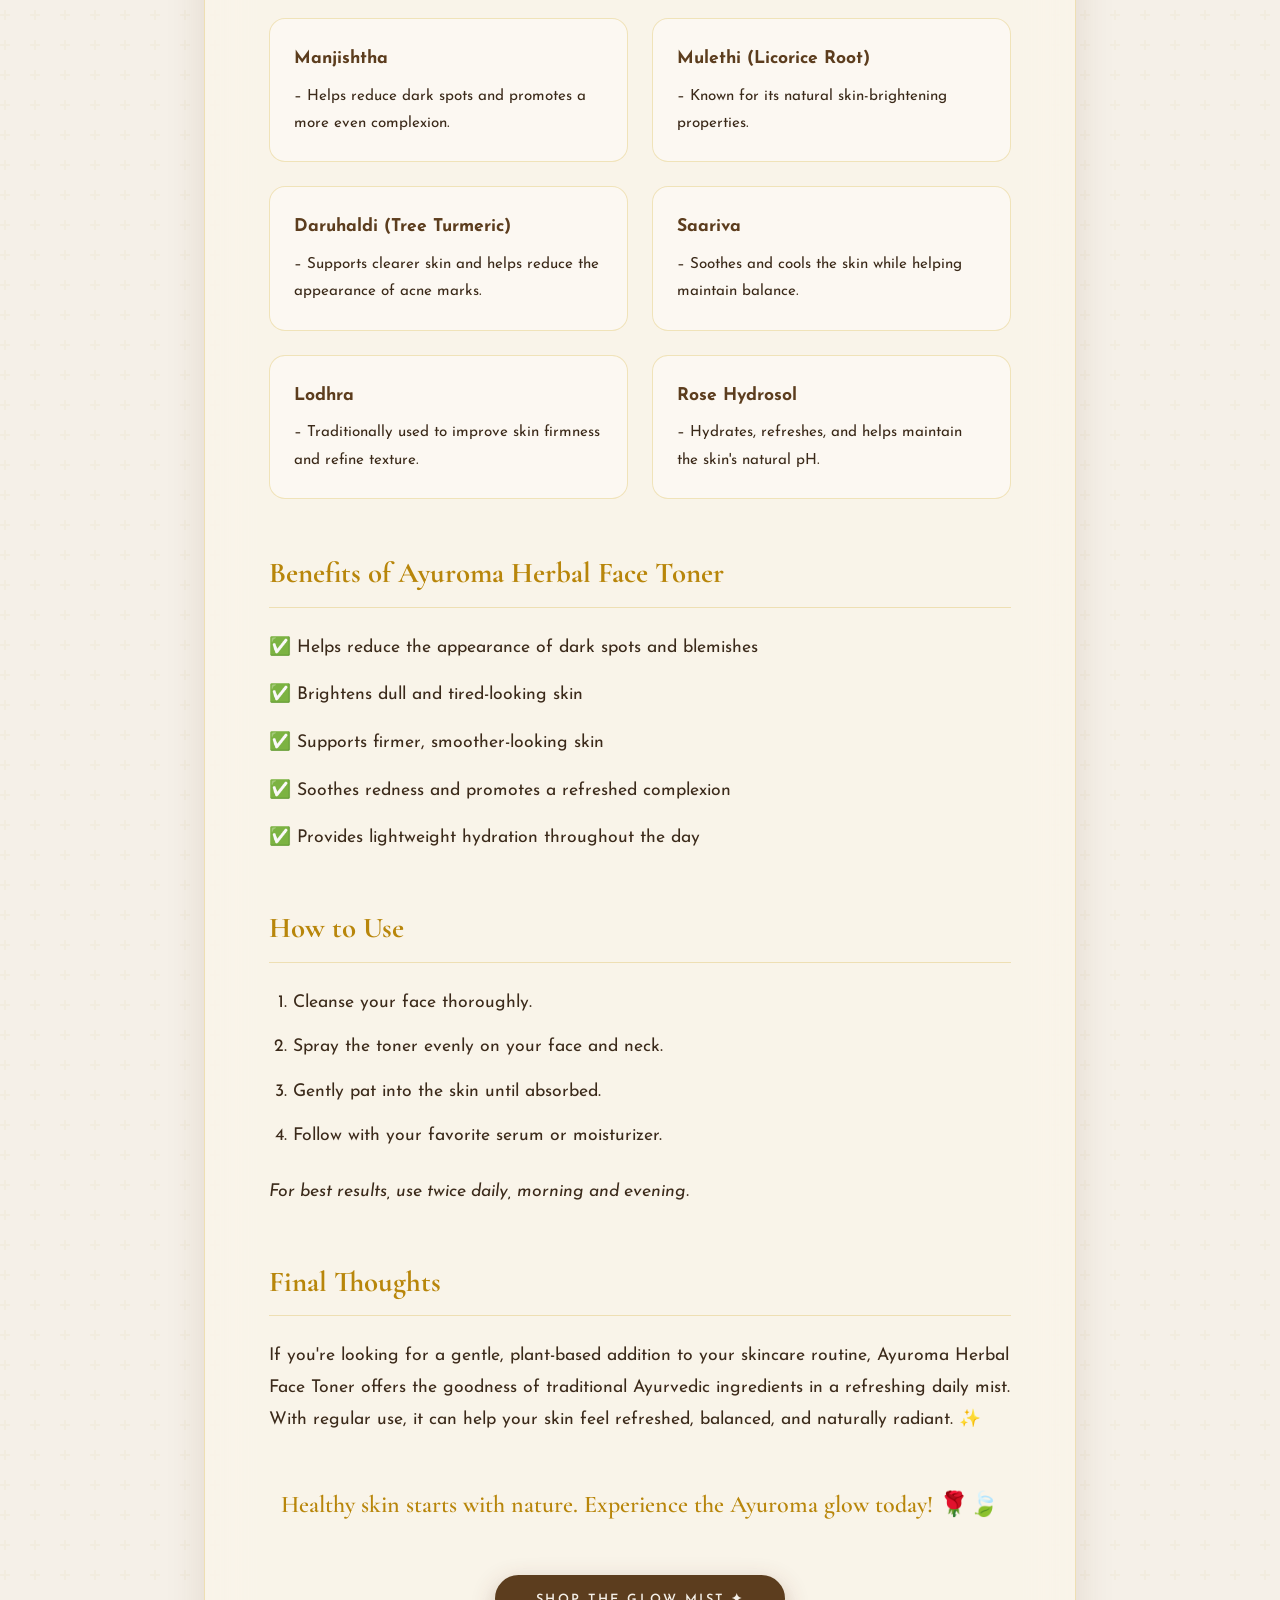
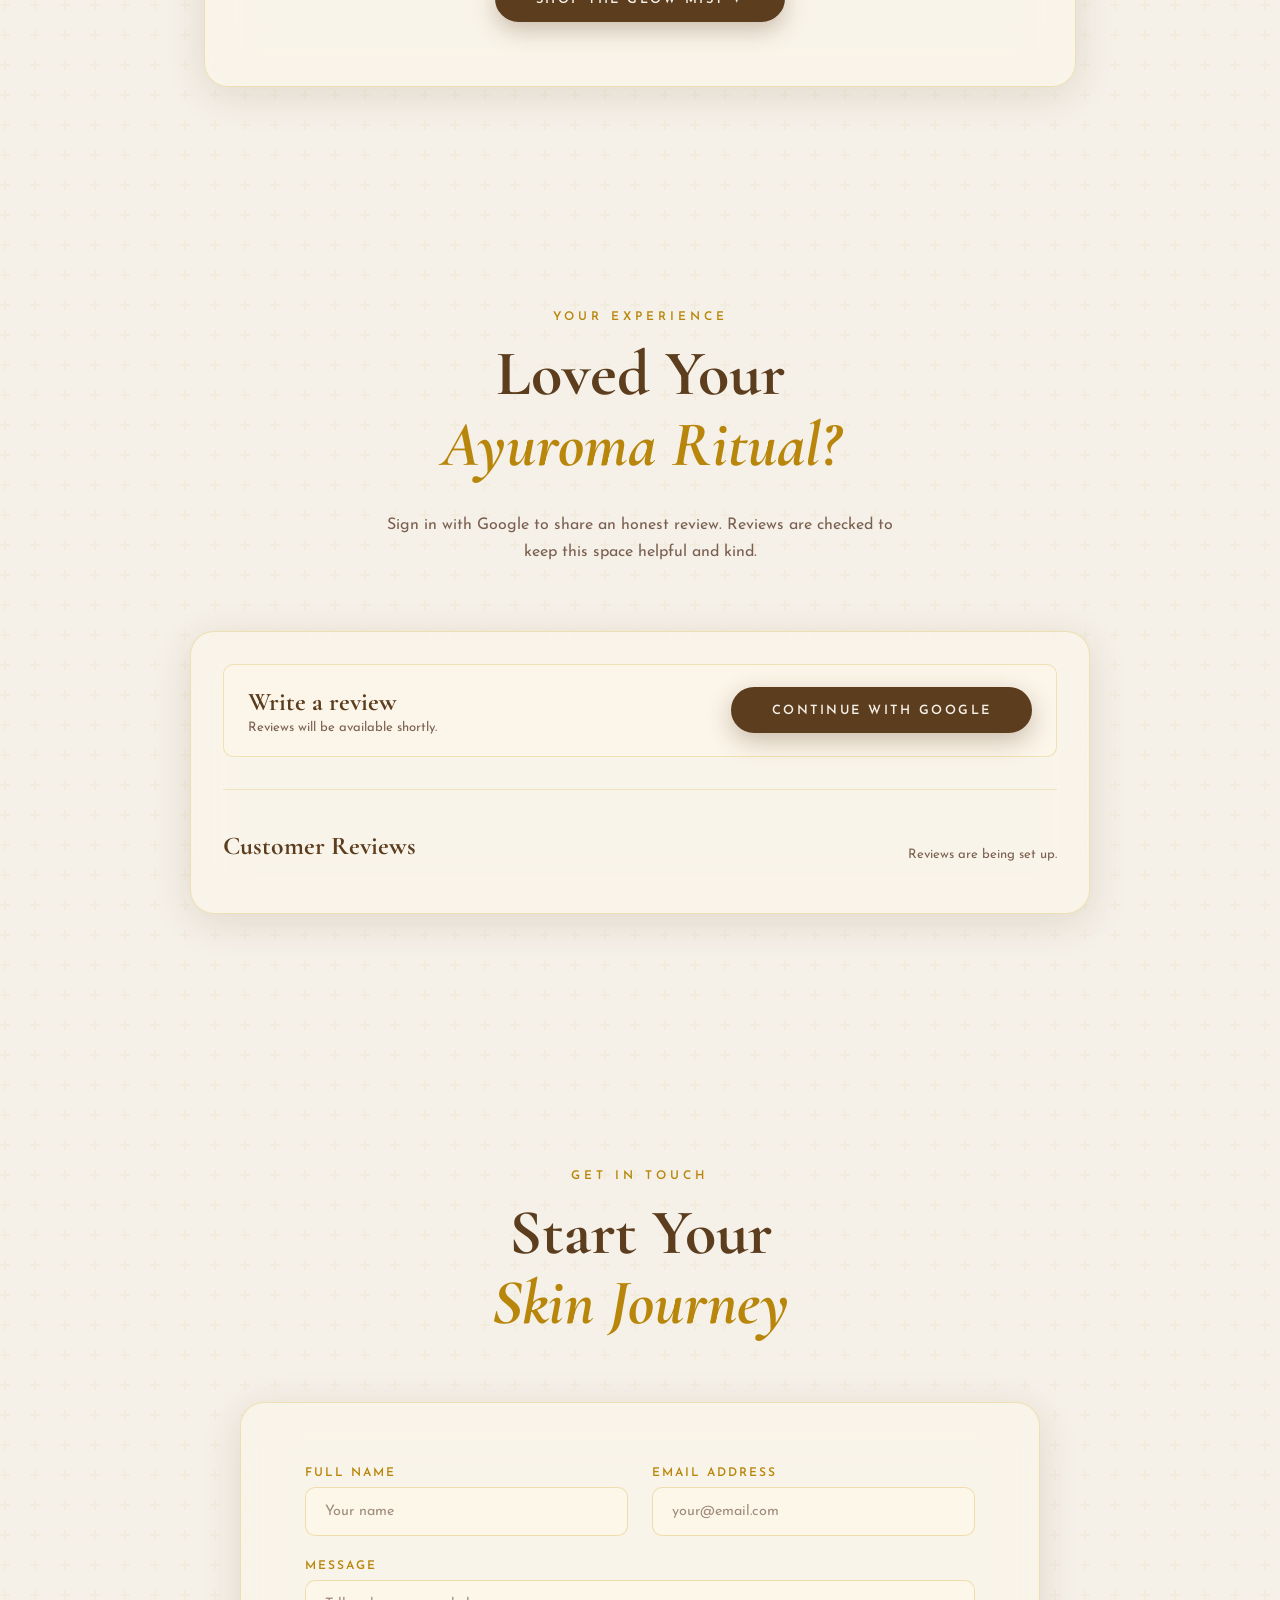
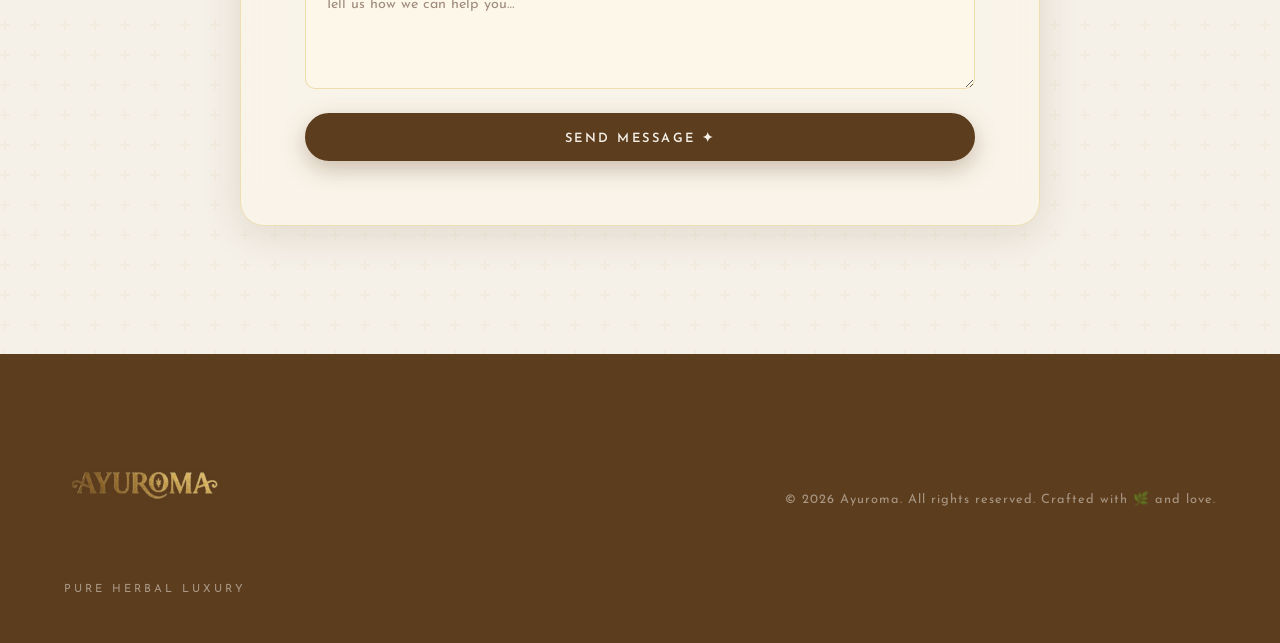
==== commit 421e661b: "Add customer reviews feature with Supabase integration" ====
--- a/index.html
+++ b/index.html
@@ -32,6 +32,7 @@
       <li><a href="#story">Our Story</a></li>
       <li><a href="#products">Products</a></li>
       <li><a href="#ingredients">Ingredients</a></li>
+      <li><a href="#reviews">Reviews</a></li>
       <li><a href="#contact">Contact</a></li>
     </ul>
     <div class="nav-actions">
@@ -519,6 +520,57 @@
   </section>
 
   <!-- ======== CONTACT ======== -->
+  <!-- ======== REVIEWS ======== -->
+  <section id="reviews" class="reviews section">
+    <div class="section-header fade-up">
+      <p class="section-eyebrow">Your Experience</p>
+      <h2 class="section-title">Loved Your<br /><em>Ayuroma Ritual?</em></h2>
+      <p class="reviews-intro">Sign in with Google to share an honest review. Reviews are checked to keep this space helpful and kind.</p>
+    </div>
+
+    <div class="reviews-shell glass-card fade-up">
+      <div class="reviews-account" id="reviewsAccount">
+        <div>
+          <p class="reviews-account-label">Write a review</p>
+          <p class="reviews-account-copy" id="reviewsAccountCopy">Please sign in with Google before leaving a review.</p>
+        </div>
+        <div class="reviews-account-actions">
+          <button class="btn btn--primary" type="button" id="googleSignInBtn">Continue with Google</button>
+          <button class="reviews-sign-out" type="button" id="reviewSignOutBtn" hidden>Sign out</button>
+        </div>
+      </div>
+
+      <form class="review-form" id="reviewForm" hidden>
+        <div class="review-form-top">
+          <div class="form-group review-rating-group">
+            <label for="reviewRating">Your rating</label>
+            <select id="reviewRating" name="rating" required>
+              <option value="5">★★★★★ — 5 / 5</option>
+              <option value="4">★★★★☆ — 4 / 5</option>
+              <option value="3">★★★☆☆ — 3 / 5</option>
+              <option value="2">★★☆☆☆ — 2 / 5</option>
+              <option value="1">★☆☆☆☆ — 1 / 5</option>
+            </select>
+          </div>
+          <p class="review-signed-in-as" id="reviewSignedInAs"></p>
+        </div>
+        <div class="form-group">
+          <label for="reviewBody">Your review</label>
+          <textarea id="reviewBody" name="review" rows="4" maxlength="1000" placeholder="Tell others about your experience with Ayuroma…" required></textarea>
+        </div>
+        <button class="btn btn--primary" type="submit" id="reviewSubmitBtn">Post Review ✦</button>
+        <p class="review-feedback" id="reviewFeedback" aria-live="polite"></p>
+      </form>
+
+      <div class="reviews-list-heading">
+        <h3>Customer Reviews</h3>
+        <p id="reviewsCount">Loading reviews…</p>
+      </div>
+      <div class="reviews-list" id="reviewsList" aria-live="polite"></div>
+    </div>
+  </section>
+
+  <!-- ======== CONTACT ======== -->
   <section id="contact" class="contact section">
     <div class="section-header fade-up">
       <p class="section-eyebrow">Get In Touch</p>
@@ -600,6 +652,9 @@
     </div>
   </div>
 
-  <script src="script-premium.js?v=29"></script>
+  <!-- Add your Supabase URL and publishable/anon key to review-config.js before launching reviews. -->
+  <script src="review-config.js?v=1"></script>
+  <script src="https://cdn.jsdelivr.net/npm/@supabase/supabase-js@2"></script>
+  <script src="script-premium.js?v=30"></script>
 </body>
 </html>
--- a/style-premium.css
+++ b/style-premium.css
@@ -1132,6 +1132,99 @@
   border: 1px solid rgba(106,156,106,0.3);
 }
 .form-success.visible { display: block; }
+
+/* ── REVIEWS ── */
+.reviews-intro {
+  max-width: 520px;
+  margin: 1.2rem auto 0;
+  color: var(--text-muted);
+  font-size: 1rem;
+  line-height: 1.7;
+}
+.reviews-shell {
+  max-width: 900px;
+  margin: 0 auto;
+  padding: 2rem;
+}
+.reviews-account {
+  display: flex;
+  justify-content: space-between;
+  align-items: center;
+  gap: 1.5rem;
+  padding: 1.35rem 1.5rem;
+  border: 1px solid rgba(212,175,55,0.3);
+  border-radius: var(--radius-sm);
+  background: rgba(255,248,235,0.38);
+}
+.reviews-account-label,
+.reviews-list-heading h3 {
+  font-family: 'Cormorant Garamond', serif;
+  color: var(--brown);
+  font-size: 1.6rem;
+  font-weight: 700;
+}
+.reviews-account-copy,
+.review-signed-in-as,
+.reviews-list-heading p {
+  color: var(--text-muted);
+  font-size: 0.82rem;
+  margin-top: 0.25rem;
+}
+.reviews-account-actions { display: flex; align-items: center; gap: 1rem; flex-shrink: 0; }
+.reviews-sign-out,
+.review-delete {
+  appearance: none;
+  border: 0;
+  padding: 0;
+  background: transparent;
+  color: var(--green-dark);
+  cursor: pointer;
+  font-family: 'Josefin Sans', sans-serif;
+  font-size: 0.75rem;
+  letter-spacing: 1px;
+  text-decoration: underline;
+}
+.review-form { padding: 2rem 0 0; }
+.review-form-top {
+  display: flex;
+  align-items: end;
+  justify-content: space-between;
+  gap: 1rem;
+  margin-bottom: 1.25rem;
+}
+.review-rating-group { width: 230px; }
+.review-rating-group select {
+  padding: 1rem 1.2rem;
+  border: 1px solid rgba(212,175,55,0.35);
+  border-radius: var(--radius-sm);
+  background: rgba(255,248,235,0.6);
+  font-family: 'Josefin Sans', sans-serif;
+  color: var(--text-main);
+}
+.review-feedback { min-height: 1.4rem; margin-top: 0.8rem; color: var(--green-dark); font-size: 0.85rem; }
+.review-feedback.is-error { color: #a64747; }
+.reviews-list-heading {
+  display: flex;
+  justify-content: space-between;
+  align-items: end;
+  gap: 1rem;
+  padding-top: 2.5rem;
+  margin-top: 2rem;
+  border-top: 1px solid rgba(212,175,55,0.25);
+}
+.reviews-list { display: grid; gap: 1rem; margin-top: 1.25rem; }
+.review-card {
+  padding: 1.35rem 1.5rem;
+  border: 1px solid rgba(212,175,55,0.2);
+  border-radius: var(--radius-sm);
+  background: rgba(255,255,255,0.38);
+}
+.review-card-top { display: flex; justify-content: space-between; align-items: start; gap: 1rem; }
+.reviewer-name { font-weight: 600; color: var(--brown); font-size: 0.95rem; }
+.review-date { display: block; color: var(--text-muted); font-size: 0.7rem; margin-top: 0.25rem; }
+.review-stars { color: var(--gold-dark); font-size: 0.95rem; letter-spacing: 2px; white-space: nowrap; }
+.review-card p { margin-top: 0.8rem; line-height: 1.65; font-size: 0.92rem; }
+.reviews-empty { color: var(--text-muted); text-align: center; padding: 2rem 1rem; }
 
 /* ── FOOTER ── */
 .footer {
@@ -1349,6 +1442,9 @@
   .cart-toast.show { transform: translateX(-50%) translateY(0); }
   .form-row { grid-template-columns: 1fr; }
   .contact-inner { padding: 2rem 1.5rem; }
+  .reviews-shell { padding: 1.5rem; }
+  .reviews-account, .review-form-top { align-items: flex-start; flex-direction: column; }
+  .reviews-account-actions { width: 100%; justify-content: space-between; }
   .benefits-banner__inner { padding: 2rem; }
   .benefit-divider { display: none; }
   .hero-botanical { display: none; }
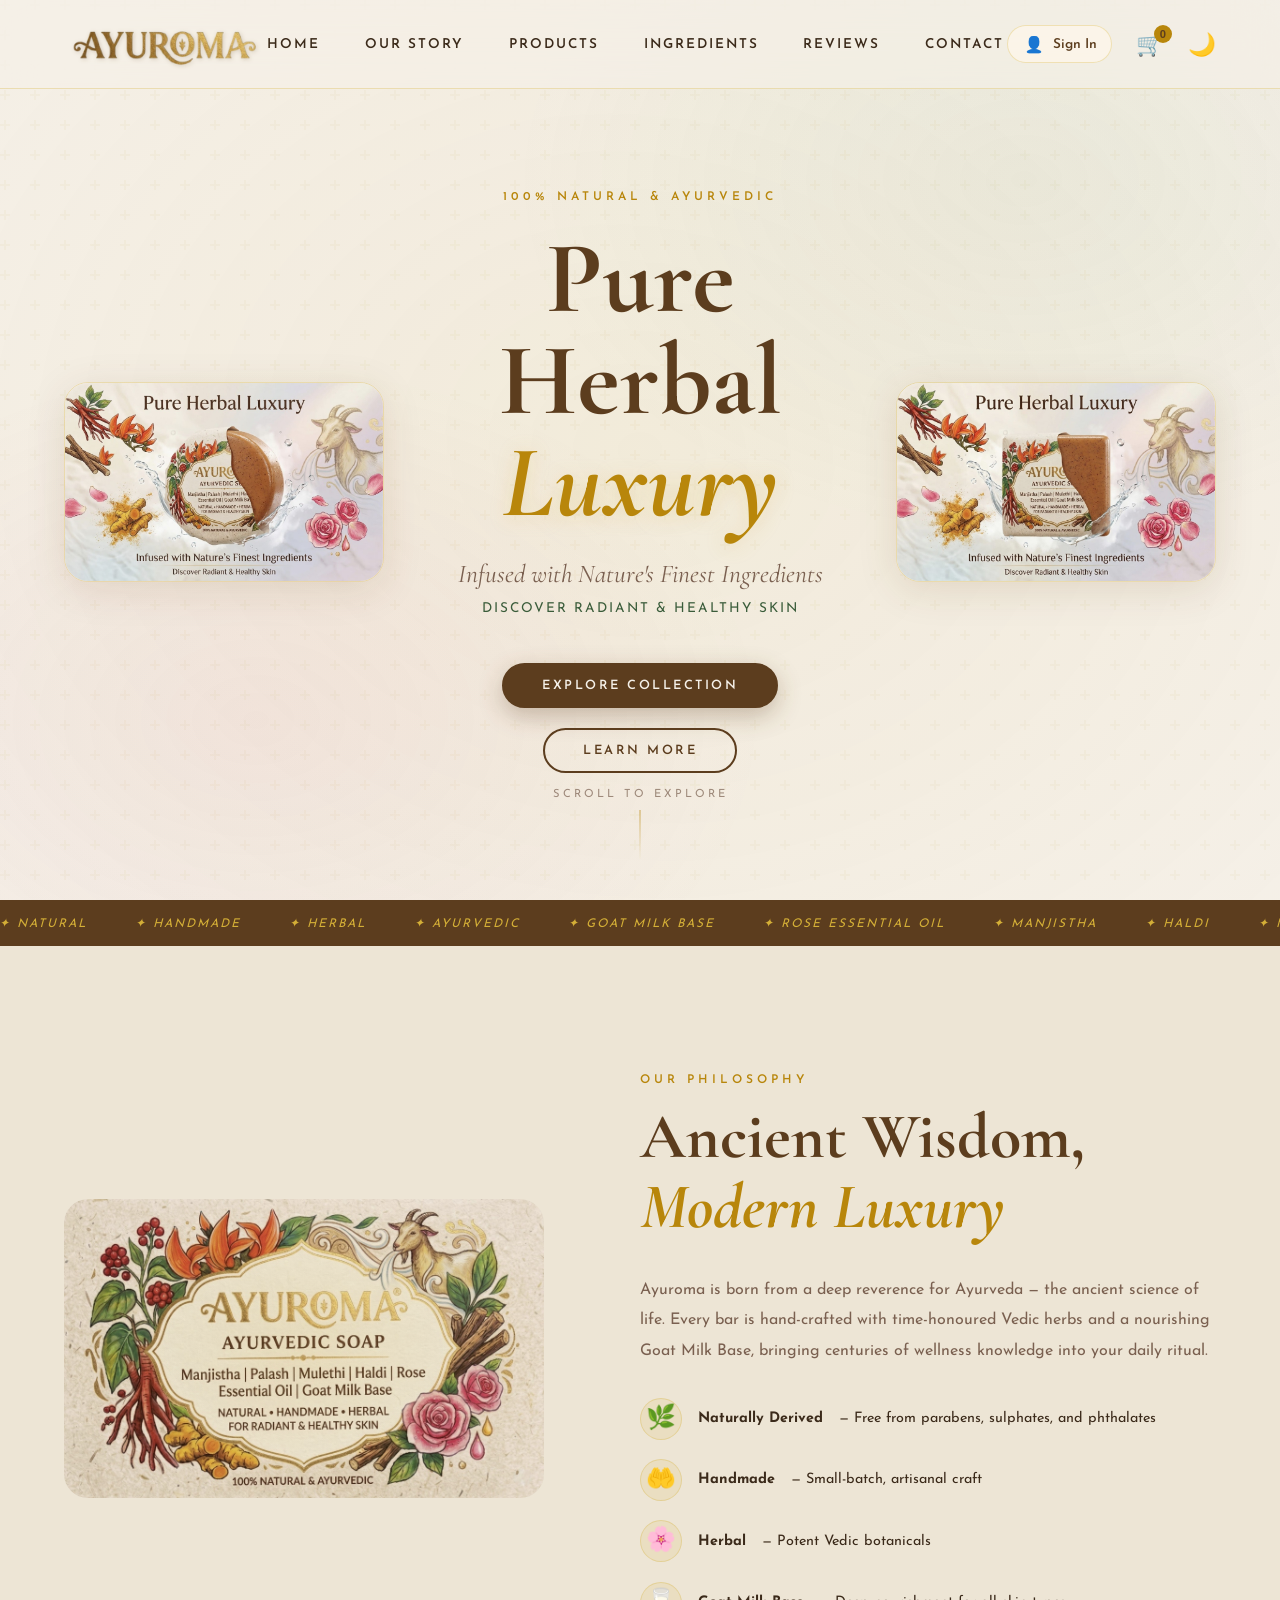
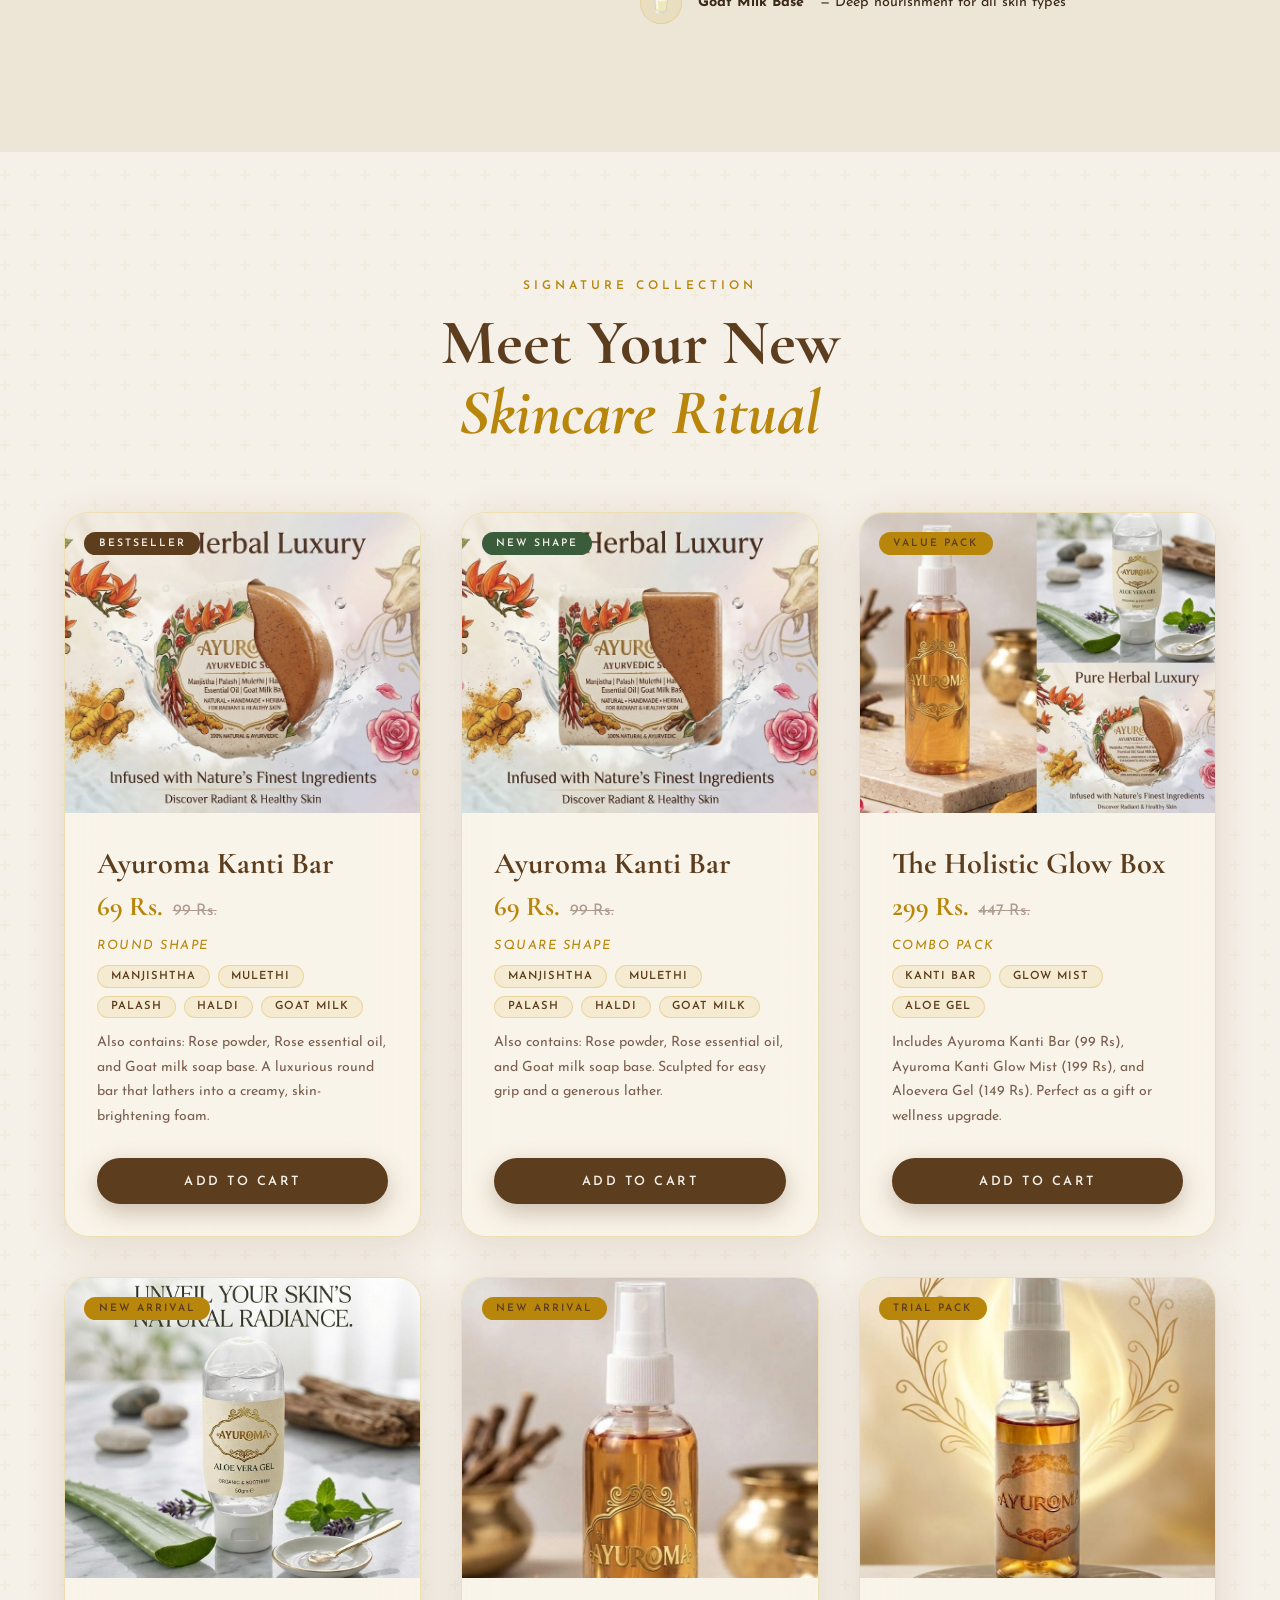
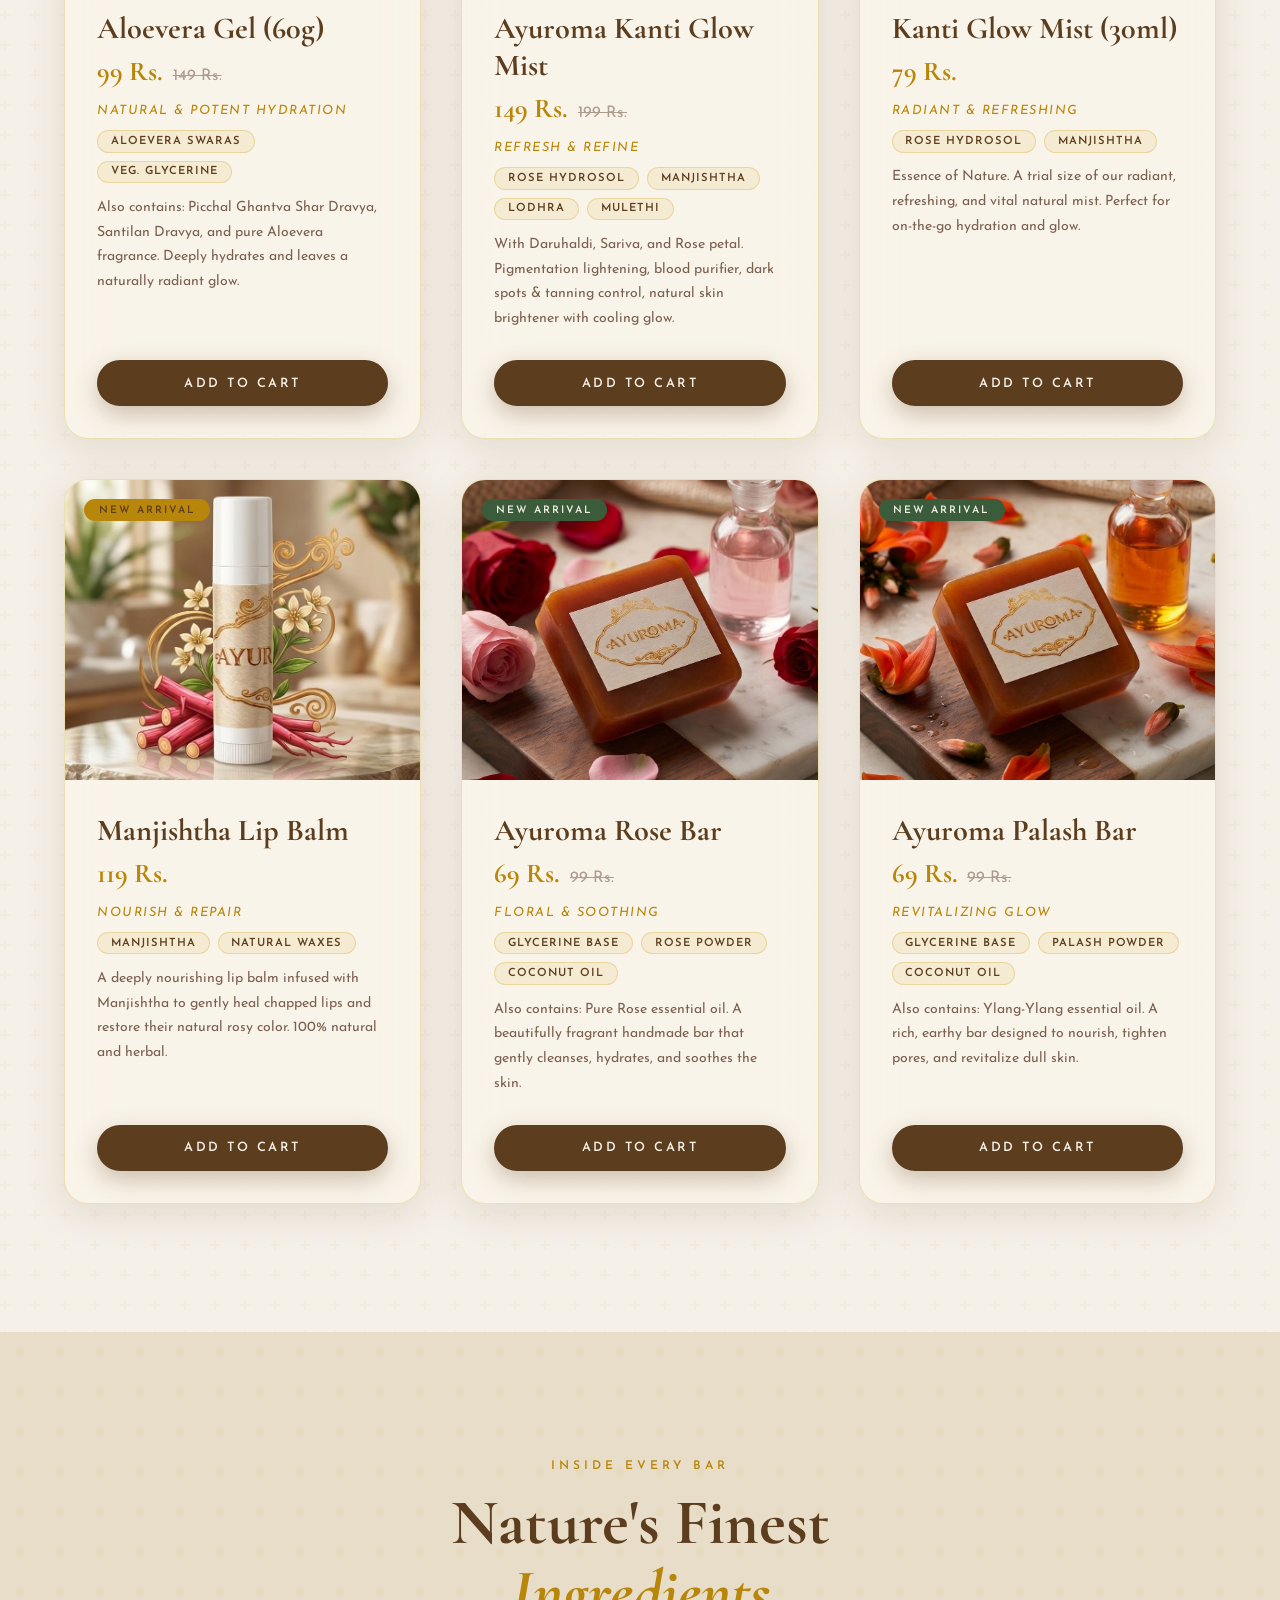
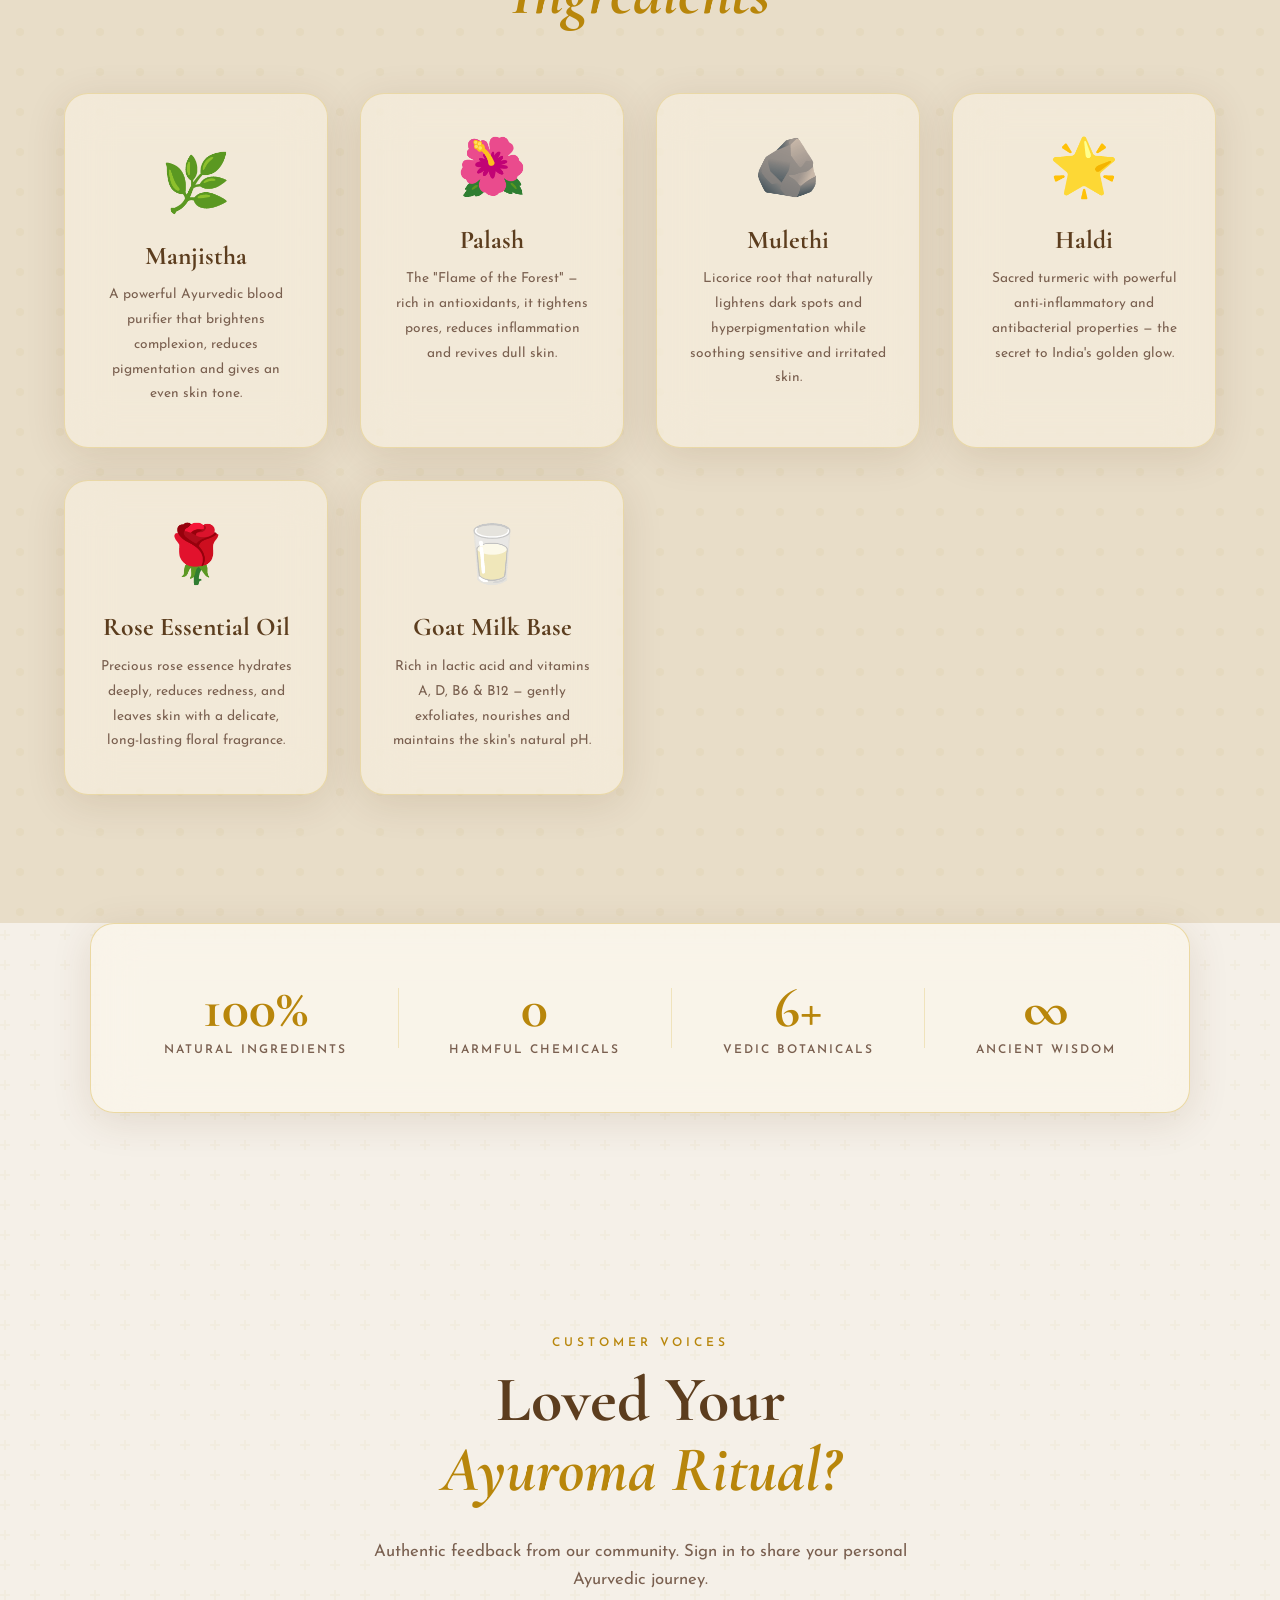
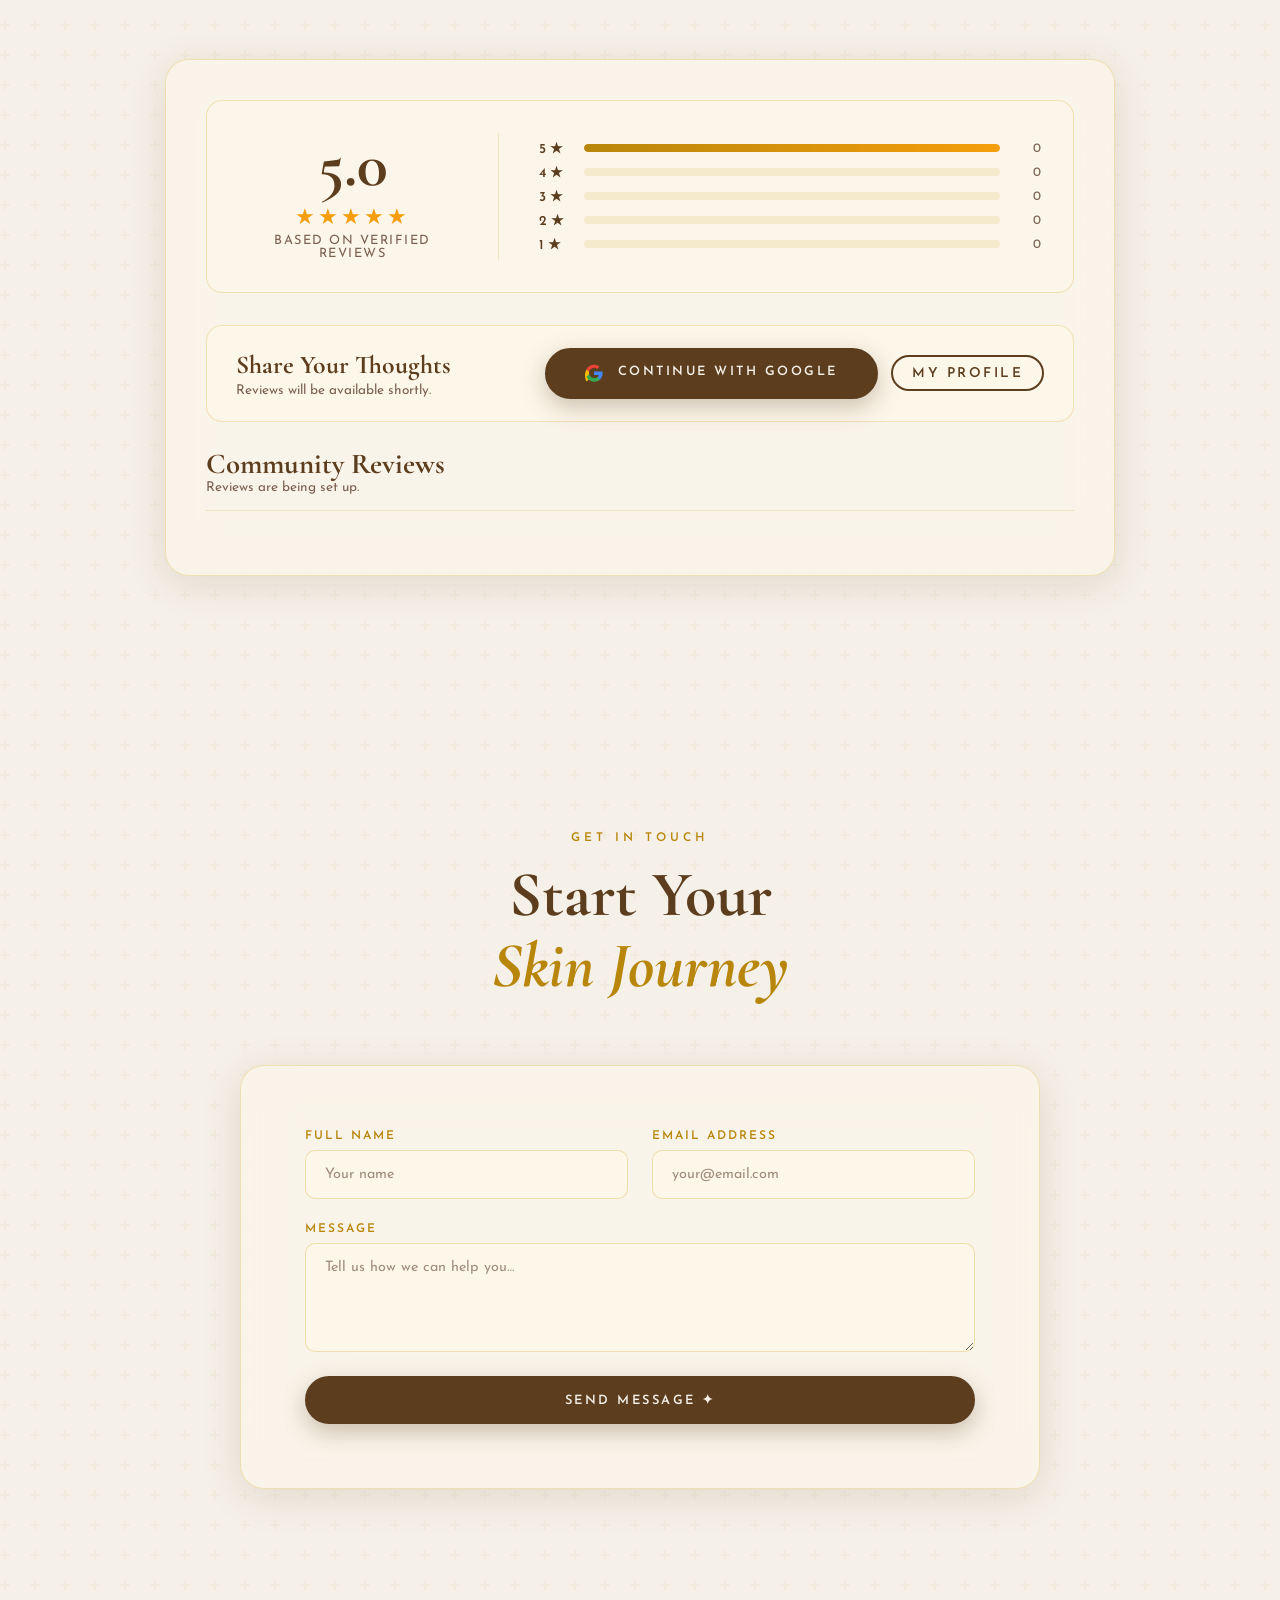
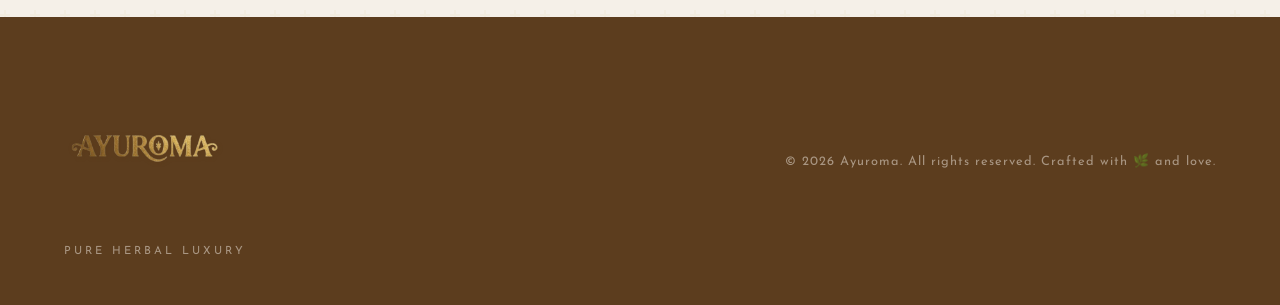
==== commit 6cffc574: "Remove map and journal, modernize reviews, and add profile section" ====
--- a/index.html
+++ b/index.html
@@ -36,6 +36,10 @@
       <li><a href="#contact">Contact</a></li>
     </ul>
     <div class="nav-actions">
+      <button class="nav-profile-btn" id="navProfileBtn" aria-label="User Profile">
+        <span class="nav-profile-avatar" id="navProfileAvatar">👤</span>
+        <span class="nav-profile-text" id="navProfileText">Sign In</span>
+      </button>
       <button class="nav-cart-btn" id="navCartBtn" aria-label="View Cart">
         🛒 <span class="nav-cart-count" id="navCartCount">0</span>
       </button>
@@ -397,50 +401,6 @@
     </div>
   </section>
 
-  <!-- ======== SOURCING MAP ======== -->
-  <section id="sourcing" class="sourcing-section section fade-up">
-    <div class="section-header">
-      <p class="section-eyebrow">Our Roots</p>
-      <h2 class="section-title">Sourced Across<br /><em>India</em></h2>
-    </div>
-    <div class="map-container glass-card">
-      <img src="assets/india-map.png" alt="Map of India" class="map-bg" />
-      
-      <!-- Pin: Sandalwood (Mysore) -->
-      <div class="map-pin" style="top: 80%; left: 35%;" data-title="Sandalwood" data-region="Mysore, Karnataka" data-story="Sourced from the heart of Mysore, where generations of farmers have cultivated the world's most fragrant and pure sandalwood for centuries.">
-        <div class="pin-ring"></div>
-        <div class="pin-dot"></div>
-      </div>
-      
-      <!-- Pin: Rose (Kannauj) -->
-      <div class="map-pin" style="top: 35%; left: 45%;" data-title="Rose Essential Oil" data-region="Kannauj, Uttar Pradesh" data-story="Known as the perfume capital of India, Kannauj farmers hand-pick roses at dawn to distill the most potent and aromatic essential oils.">
-        <div class="pin-ring"></div>
-        <div class="pin-dot"></div>
-      </div>
-      
-      <!-- Pin: Haldi (Erode) -->
-      <div class="map-pin" style="top: 85%; left: 42%;" data-title="Haldi (Turmeric)" data-region="Erode, Tamil Nadu" data-story="Grown in the rich soils of Erode, this sacred turmeric has an exceptionally high curcumin content, providing a radiant golden glow.">
-        <div class="pin-ring"></div>
-        <div class="pin-dot"></div>
-      </div>
-
-      <!-- Pin: Mulethi (Punjab) -->
-      <div class="map-pin" style="top: 25%; left: 30%;" data-title="Mulethi (Licorice)" data-region="Northwest India" data-story="Harvested from the fertile plains of the Northwest, this sweet root has been used in Ayurveda for millennia to soothe and brighten skin.">
-        <div class="pin-ring"></div>
-        <div class="pin-dot"></div>
-      </div>
-
-      <!-- Tooltip Overlay -->
-      <div class="map-tooltip glass-card" id="mapTooltip">
-        <h4 class="tooltip-title">Ingredient Name</h4>
-        <p class="tooltip-region">Region Name</p>
-        <p class="tooltip-story">Story goes here...</p>
-      </div>
-    </div>
-  </section>
-
-
-
   <!-- ======== BENEFITS BANNER ======== -->
   <section class="benefits-banner fade-up">
     <div class="benefits-banner__inner glass-card">
@@ -466,106 +426,104 @@
     </div>
   </section>
 
-  <!-- ======== FEATURED BLOG ======== -->
-  <section id="blog" class="featured-blog section">
-    <div class="featured-blog-inner glass-card">
-      <header class="blog-header">
-        <p class="section-eyebrow">Featured Journal</p>
-        <h2 class="blog-title">Ayuroma Herbal Face Toner:<br /><em>A Natural Way to Brighter, Healthier Skin</em></h2>
-      </header>
-
-      <div class="blog-body">
-        <p class="lead">In today's world, our skin is constantly exposed to pollution, harsh chemicals, and environmental stress. These factors can lead to dark spots, uneven skin tone, dullness, and loss of firmness. 🌿</p>
-        
-        <p>The Ayuroma Herbal Extract-Based Face Toner is crafted with traditional Ayurvedic herbs to help nourish, brighten, and refresh your skin naturally. Unlike alcohol-based toners that can strip away moisture, this herbal formula works gently to support healthy, radiant skin.</p>
-
-        <h3>Key Herbal Ingredients</h3>
-        <div class="herb-grid">
-          <div class="herb-item"><strong>Manjishtha</strong> – Helps reduce dark spots and promotes a more even complexion.</div>
-          <div class="herb-item"><strong>Mulethi (Licorice Root)</strong> – Known for its natural skin-brightening properties.</div>
-          <div class="herb-item"><strong>Daruhaldi (Tree Turmeric)</strong> – Supports clearer skin and helps reduce the appearance of acne marks.</div>
-          <div class="herb-item"><strong>Saariva</strong> – Soothes and cools the skin while helping maintain balance.</div>
-          <div class="herb-item"><strong>Lodhra</strong> – Traditionally used to improve skin firmness and refine texture.</div>
-          <div class="herb-item"><strong>Rose Hydrosol</strong> – Hydrates, refreshes, and helps maintain the skin's natural pH.</div>
-        </div>
-
-        <h3>Benefits of Ayuroma Herbal Face Toner</h3>
-        <ul class="benefits-list">
-          <li>✅ Helps reduce the appearance of dark spots and blemishes</li>
-          <li>✅ Brightens dull and tired-looking skin</li>
-          <li>✅ Supports firmer, smoother-looking skin</li>
-          <li>✅ Soothes redness and promotes a refreshed complexion</li>
-          <li>✅ Provides lightweight hydration throughout the day</li>
-        </ul>
-
-        <h3>How to Use</h3>
-        <ol class="usage-list">
-          <li>Cleanse your face thoroughly.</li>
-          <li>Spray the toner evenly on your face and neck.</li>
-          <li>Gently pat into the skin until absorbed.</li>
-          <li>Follow with your favorite serum or moisturizer.</li>
-        </ol>
-        <p style="margin-top: 1rem;"><em>For best results, use twice daily, morning and evening.</em></p>
-
-        <h3>Final Thoughts</h3>
-        <p>If you're looking for a gentle, plant-based addition to your skincare routine, Ayuroma Herbal Face Toner offers the goodness of traditional Ayurvedic ingredients in a refreshing daily mist. With regular use, it can help your skin feel refreshed, balanced, and naturally radiant. ✨</p>
-        
-        <p class="signature">Healthy skin starts with nature. Experience the Ayuroma glow today! 🌹🍃</p>
-        
-        <div class="blog-action" style="margin-top: 3rem; text-align: center;">
-           <button class="btn btn--primary" onclick="document.getElementById('btnToner').scrollIntoView({behavior: 'smooth'})">Shop The Glow Mist ✦</button>
-        </div>
-      </div>
-    </div>
-  </section>
-
-  <!-- ======== CONTACT ======== -->
-  <!-- ======== REVIEWS ======== -->
+    <!-- ======== REVIEWS ======== -->
   <section id="reviews" class="reviews section">
     <div class="section-header fade-up">
-      <p class="section-eyebrow">Your Experience</p>
+      <p class="section-eyebrow">Customer Voices</p>
       <h2 class="section-title">Loved Your<br /><em>Ayuroma Ritual?</em></h2>
-      <p class="reviews-intro">Sign in with Google to share an honest review. Reviews are checked to keep this space helpful and kind.</p>
+      <p class="reviews-intro">Authentic feedback from our community. Sign in to share your personal Ayurvedic journey.</p>
     </div>
 
     <div class="reviews-shell glass-card fade-up">
+      <!-- Aggregate Rating Summary Overview -->
+      <div class="reviews-overview" id="reviewsOverview">
+        <div class="rating-hero-score">
+          <span class="rating-big-number" id="ratingAverageScore">5.0</span>
+          <div class="rating-hero-stars" id="ratingHeroStars">★★★★★</div>
+          <p class="rating-total-text" id="ratingTotalReviews">Based on verified reviews</p>
+        </div>
+        <div class="rating-bars-container" id="ratingBreakdownBars">
+          <div class="rating-bar-row" data-star="5">
+            <span class="bar-label">5 ★</span>
+            <div class="bar-track"><div class="bar-fill" style="width: 100%;"></div></div>
+            <span class="bar-count" id="countStar5">0</span>
+          </div>
+          <div class="rating-bar-row" data-star="4">
+            <span class="bar-label">4 ★</span>
+            <div class="bar-track"><div class="bar-fill" style="width: 0%;"></div></div>
+            <span class="bar-count" id="countStar4">0</span>
+          </div>
+          <div class="rating-bar-row" data-star="3">
+            <span class="bar-label">3 ★</span>
+            <div class="bar-track"><div class="bar-fill" style="width: 0%;"></div></div>
+            <span class="bar-count" id="countStar3">0</span>
+          </div>
+          <div class="rating-bar-row" data-star="2">
+            <span class="bar-label">2 ★</span>
+            <div class="bar-track"><div class="bar-fill" style="width: 0%;"></div></div>
+            <span class="bar-count" id="countStar2">0</span>
+          </div>
+          <div class="rating-bar-row" data-star="1">
+            <span class="bar-label">1 ★</span>
+            <div class="bar-track"><div class="bar-fill" style="width: 0%;"></div></div>
+            <span class="bar-count" id="countStar1">0</span>
+          </div>
+        </div>
+      </div>
+
+      <!-- Reviews Account Action Header -->
       <div class="reviews-account" id="reviewsAccount">
-        <div>
-          <p class="reviews-account-label">Write a review</p>
-          <p class="reviews-account-copy" id="reviewsAccountCopy">Please sign in with Google before leaving a review.</p>
+        <div class="reviews-account-info">
+          <p class="reviews-account-label">Share Your Thoughts</p>
+          <p class="reviews-account-copy" id="reviewsAccountCopy">Please sign in with Google to post your review.</p>
         </div>
         <div class="reviews-account-actions">
-          <button class="btn btn--primary" type="button" id="googleSignInBtn">Continue with Google</button>
+          <button class="btn btn--primary" type="button" id="googleSignInBtn">
+            <svg width="18" height="18" viewBox="0 0 24 24" style="margin-right: 8px; vertical-align: middle;"><path fill="#EA4335" d="M12 5c1.6 0 3 .6 4.1 1.7l3.1-3.1C17.3 1.8 14.8 1 12 1 7.5 1 3.7 3.6 1.9 7.3l3.7 2.9C6.5 7.3 9 5 12 5z"/><path fill="#4285F4" d="M23.5 12.3c0-.8-.1-1.6-.2-2.3H12v4.5h6.5c-.3 1.5-1.1 2.8-2.4 3.7l3.7 2.9c2.2-2 3.7-5 3.7-8.8z"/><path fill="#FBBC05" d="M5.6 14.8c-.2-.7-.4-1.5-.4-2.3s.2-1.6.4-2.3L1.9 7.3C.7 9.7 0 12.4 0 15.3c0 2.9.7 5.6 1.9 8l3.7-2.9z"/><path fill="#34A853" d="M12 23.5c3.2 0 6-1.1 8-3l-3.7-2.9c-1.1.7-2.5 1.2-4.3 1.2-3 0-5.5-2.3-6.4-5.2L1.9 16.5C3.7 20.2 7.5 23.5 12 23.5z"/></svg>
+            Continue with Google
+          </button>
+          <button class="reviews-view-profile-btn btn btn--outline" type="button" id="reviewViewProfileBtn" hidden>My Profile</button>
           <button class="reviews-sign-out" type="button" id="reviewSignOutBtn" hidden>Sign out</button>
         </div>
       </div>
 
+      <!-- Modern Interactive Review Form -->
       <form class="review-form" id="reviewForm" hidden>
         <div class="review-form-top">
-          <div class="form-group review-rating-group">
-            <label for="reviewRating">Your rating</label>
-            <select id="reviewRating" name="rating" required>
-              <option value="5">★★★★★ — 5 / 5</option>
-              <option value="4">★★★★☆ — 4 / 5</option>
-              <option value="3">★★★☆☆ — 3 / 5</option>
-              <option value="2">★★☆☆☆ — 2 / 5</option>
-              <option value="1">★☆☆☆☆ — 1 / 5</option>
-            </select>
-          </div>
-          <p class="review-signed-in-as" id="reviewSignedInAs"></p>
-        </div>
+          <div class="form-group rating-picker-group">
+            <label class="picker-title">Your Rating</label>
+            <div class="star-rating-picker" id="starRatingPicker">
+              <button type="button" class="star-pick-btn active" data-val="1" aria-label="1 star">★</button>
+              <button type="button" class="star-pick-btn active" data-val="2" aria-label="2 stars">★</button>
+              <button type="button" class="star-pick-btn active" data-val="3" aria-label="3 stars">★</button>
+              <button type="button" class="star-pick-btn active" data-val="4" aria-label="4 stars">★</button>
+              <button type="button" class="star-pick-btn active" data-val="5" aria-label="5 stars">★</button>
+              <span class="rating-selected-text" id="ratingSelectedText">5 / 5 — Excellent</span>
+            </div>
+            <input type="hidden" id="reviewRating" name="rating" value="5" />
+          </div>
+          <div class="review-signed-badge" id="reviewSignedInAs"></div>
+        </div>
+
         <div class="form-group">
-          <label for="reviewBody">Your review</label>
-          <textarea id="reviewBody" name="review" rows="4" maxlength="1000" placeholder="Tell others about your experience with Ayuroma…" required></textarea>
-        </div>
-        <button class="btn btn--primary" type="submit" id="reviewSubmitBtn">Post Review ✦</button>
-        <p class="review-feedback" id="reviewFeedback" aria-live="polite"></p>
+          <label for="reviewBody">Your Experience</label>
+          <textarea id="reviewBody" name="review" rows="4" maxlength="1000" placeholder="How has Ayuroma transformed your skin ritual? Share your scent, texture & results…" required></textarea>
+        </div>
+        <div class="review-form-footer">
+          <button class="btn btn--primary" type="submit" id="reviewSubmitBtn">Post Your Review ✦</button>
+          <p class="review-feedback" id="reviewFeedback" aria-live="polite"></p>
+        </div>
       </form>
 
+      <!-- Customer Reviews List Header -->
       <div class="reviews-list-heading">
-        <h3>Customer Reviews</h3>
-        <p id="reviewsCount">Loading reviews…</p>
-      </div>
+        <div>
+          <h3>Community Reviews</h3>
+          <p id="reviewsCount">Loading reviews…</p>
+        </div>
+      </div>
+
+      <!-- Reviews Feed List -->
       <div class="reviews-list" id="reviewsList" aria-live="polite"></div>
     </div>
   </section>
@@ -652,6 +610,62 @@
     </div>
   </div>
 
+
+  <!-- ======== PROFILE MODAL ======== -->
+  <div class="profile-modal-overlay" id="profileModal">
+    <div class="profile-modal-content glass-card">
+      <button class="profile-modal-close" id="profileModalClose" aria-label="Close Profile">&times;</button>
+      
+      <!-- Unauthenticated State in Modal -->
+      <div class="profile-guest-view" id="profileGuestView">
+        <div class="profile-guest-icon">🌿</div>
+        <h3 class="profile-modal-title">Welcome to Ayuroma</h3>
+        <p class="profile-guest-desc">Sign in with your Google account to manage your reviews, keep track of favorite botanical rituals, and unlock personalized Ayurvedic skincare insights.</p>
+        <button class="btn btn--primary profile-google-btn" type="button" id="modalGoogleSignInBtn">
+          <svg width="20" height="20" viewBox="0 0 24 24" style="margin-right: 10px; vertical-align: middle;"><path fill="#EA4335" d="M12 5c1.6 0 3 .6 4.1 1.7l3.1-3.1C17.3 1.8 14.8 1 12 1 7.5 1 3.7 3.6 1.9 7.3l3.7 2.9C6.5 7.3 9 5 12 5z"/><path fill="#4285F4" d="M23.5 12.3c0-.8-.1-1.6-.2-2.3H12v4.5h6.5c-.3 1.5-1.1 2.8-2.4 3.7l3.7 2.9c2.2-2 3.7-5 3.7-8.8z"/><path fill="#FBBC05" d="M5.6 14.8c-.2-.7-.4-1.5-.4-2.3s.2-1.6.4-2.3L1.9 7.3C.7 9.7 0 12.4 0 15.3c0 2.9.7 5.6 1.9 8l3.7-2.9z"/><path fill="#34A853" d="M12 23.5c3.2 0 6-1.1 8-3l-3.7-2.9c-1.1.7-2.5 1.2-4.3 1.2-3 0-5.5-2.3-6.4-5.2L1.9 16.5C3.7 20.2 7.5 23.5 12 23.5z"/></svg>
+          Continue with Google
+        </button>
+      </div>
+
+      <!-- Authenticated User Profile View -->
+      <div class="profile-user-view" id="profileUserView" hidden>
+        <div class="profile-header-banner">
+          <div class="profile-avatar-large-wrap">
+            <img src="" alt="Profile Photo" class="profile-avatar-large" id="profileUserAvatarImg" />
+            <div class="profile-avatar-fallback" id="profileUserAvatarFallback">A</div>
+          </div>
+          <div class="profile-user-info">
+            <h3 class="profile-user-name" id="profileUserName">User Name</h3>
+            <p class="profile-user-email" id="profileUserEmail">user@example.com</p>
+            <div class="profile-badge-pill" id="profileBadgePill">✦ Verified Ayuroma Member</div>
+          </div>
+        </div>
+
+        <div class="profile-stats-grid">
+          <div class="profile-stat-box">
+            <span class="profile-stat-number" id="profileUserReviewsCount">0</span>
+            <span class="profile-stat-label">Reviews Written</span>
+          </div>
+          <div class="profile-stat-box">
+            <span class="profile-stat-number" id="profileUserRatingAvg">—</span>
+            <span class="profile-stat-label">Avg. Given Rating</span>
+          </div>
+        </div>
+
+        <div class="profile-reviews-section">
+          <h4 class="profile-section-heading">Your Recent Reviews</h4>
+          <div class="profile-my-reviews-list" id="profileMyReviewsList">
+            <p class="profile-empty-reviews">You haven't written any reviews yet. Scroll down to leave your first one!</p>
+          </div>
+        </div>
+
+        <div class="profile-actions-footer">
+          <button class="btn btn--outline" type="button" id="modalSignOutBtn">Sign Out</button>
+        </div>
+      </div>
+    </div>
+  </div>
+
   <!-- Add your Supabase URL and publishable/anon key to review-config.js before launching reviews. -->
   <script src="review-config.js?v=1"></script>
   <script src="https://cdn.jsdelivr.net/npm/@supabase/supabase-js@2"></script>
--- a/style-premium.css
+++ b/style-premium.css
@@ -752,98 +752,6 @@
   line-height: 1.8;
 }
 
-/* ── SOURCING MAP ── */
-.map-container {
-  position: relative;
-  max-width: 800px;
-  margin: 0 auto;
-  border-radius: var(--radius-lg);
-  overflow: hidden;
-  padding: 2rem;
-}
-.map-bg {
-  width: 100%;
-  height: auto;
-  display: block;
-  border-radius: var(--radius-md);
-  box-shadow: inset 0 0 40px rgba(90,50,10,0.1);
-  opacity: 0.9;
-}
-.map-pin {
-  position: absolute;
-  width: 24px;
-  height: 24px;
-  transform: translate(-50%, -50%);
-  cursor: pointer;
-  z-index: 10;
-}
-.pin-dot {
-  width: 12px;
-  height: 12px;
-  background: var(--gold);
-  border-radius: 50%;
-  position: absolute;
-  top: 50%; left: 50%;
-  transform: translate(-50%, -50%);
-  box-shadow: 0 0 10px rgba(212,175,55,0.6);
-  transition: transform 0.3s ease, background 0.3s ease;
-}
-.pin-ring {
-  width: 100%;
-  height: 100%;
-  border: 2px solid var(--gold);
-  border-radius: 50%;
-  position: absolute;
-  top: 0; left: 0;
-  animation: pulseRing 2s infinite cubic-bezier(0.215, 0.61, 0.355, 1);
-}
-@keyframes pulseRing {
-  0% { transform: scale(0.5); opacity: 1; }
-  100% { transform: scale(2.5); opacity: 0; }
-}
-.map-pin:hover .pin-dot,
-.map-pin.active .pin-dot {
-  transform: translate(-50%, -50%) scale(1.5);
-  background: var(--brown);
-}
-
-.map-tooltip {
-  position: absolute;
-  top: 50%; left: 50%;
-  transform: translate(-50%, -50%) translateY(20px);
-  width: 280px;
-  padding: 1.5rem;
-  opacity: 0;
-  pointer-events: none;
-  transition: all 0.4s cubic-bezier(0.175, 0.885, 0.32, 1.275);
-  z-index: 20;
-}
-.map-tooltip.visible {
-  opacity: 1;
-  pointer-events: auto;
-  transform: translate(-50%, -50%) translateY(0);
-}
-.tooltip-title {
-  font-family: 'Cormorant Garamond', serif;
-  font-size: 1.4rem;
-  font-weight: 700;
-  color: var(--brown);
-  margin-bottom: 0.2rem;
-}
-.tooltip-region {
-  font-size: 0.7rem;
-  letter-spacing: 2px;
-  text-transform: uppercase;
-  color: var(--gold);
-  margin-bottom: 0.8rem;
-  font-weight: 600;
-}
-.tooltip-story {
-  font-size: 0.85rem;
-  line-height: 1.5;
-  color: var(--text-main);
-}
-
 /* ── TRANSFORMATION JOURNEY ── */
 .journey-section {
   position: relative;
@@ -931,94 +839,6 @@
   }
 }
 
-/* ── FEATURED BLOG ── */
-.featured-blog {
-  padding: 6rem 5%;
-  max-width: 1000px;
-  margin: 0 auto;
-}
-.featured-blog-inner {
-  padding: 4rem;
-  border-radius: var(--radius-lg);
-  background: var(--glass-bg);
-  box-shadow: var(--glass-shadow);
-  border: 1px solid var(--glass-border);
-}
-.blog-header {
-  text-align: center;
-  margin-bottom: 3rem;
-}
-.blog-title {
-  font-family: 'Cormorant Garamond', serif;
-  font-size: clamp(2rem, 4vw, 3rem);
-  color: var(--brown);
-  line-height: 1.2;
-}
-.blog-body {
-  font-size: 1.1rem;
-  line-height: 1.8;
-  color: var(--text-main);
-}
-.blog-body .lead {
-  font-size: 1.25rem;
-  color: var(--brown);
-  margin-bottom: 2rem;
-  text-align: center;
-  font-style: italic;
-}
-.blog-body p {
-  margin-bottom: 1.5rem;
-}
-.blog-body h3 {
-  font-family: 'Cormorant Garamond', serif;
-  font-size: 1.8rem;
-  color: var(--gold);
-  margin: 3rem 0 1.5rem;
-  border-bottom: 1px solid var(--glass-border);
-  padding-bottom: 0.5rem;
-}
-.herb-grid {
-  display: grid;
-  grid-template-columns: repeat(auto-fit, minmax(250px, 1fr));
-  gap: 1.5rem;
-  margin-bottom: 2rem;
-}
-.herb-item {
-  background: rgba(255, 255, 255, 0.4);
-  padding: 1.5rem;
-  border-radius: var(--radius-md);
-  border: 1px solid var(--glass-border);
-  font-size: 0.95rem;
-}
-.herb-item strong {
-  color: var(--brown);
-  display: block;
-  font-size: 1.1rem;
-  margin-bottom: 0.5rem;
-}
-.benefits-list {
-  list-style: none;
-  padding: 0;
-}
-.benefits-list li {
-  margin-bottom: 1rem;
-}
-.usage-list {
-  padding-left: 1.5rem;
-  margin-bottom: 1.5rem;
-}
-.usage-list li {
-  margin-bottom: 0.8rem;
-}
-.signature {
-  font-family: 'Cormorant Garamond', serif;
-  font-size: 1.5rem;
-  color: var(--gold);
-  text-align: center;
-  margin-top: 3rem;
-  font-weight: 600;
-}
-
 /* ── BENEFITS BANNER ── */
 .benefits-banner {
   padding: 0 5% 6rem;
@@ -1133,98 +953,631 @@
 }
 .form-success.visible { display: block; }
 
-/* ── REVIEWS ── */
+/* ── REVIEWS & RATING EXPERIENCE ── */
 .reviews-intro {
-  max-width: 520px;
+  max-width: 580px;
   margin: 1.2rem auto 0;
   color: var(--text-muted);
-  font-size: 1rem;
+  font-size: 1.05rem;
   line-height: 1.7;
 }
 .reviews-shell {
-  max-width: 900px;
+  max-width: 950px;
   margin: 0 auto;
+  padding: 2.5rem;
+}
+
+/* Aggregate Rating Score Hero */
+.reviews-overview {
+  display: grid;
+  grid-template-columns: 260px 1fr;
+  gap: 2.5rem;
+  align-items: center;
   padding: 2rem;
-}
+  background: rgba(255, 248, 235, 0.45);
+  border: 1px solid var(--glass-border);
+  border-radius: var(--radius-md);
+  margin-bottom: 2rem;
+}
+[data-theme="dark"] .reviews-overview {
+  background: rgba(30, 25, 20, 0.5);
+}
+.rating-hero-score {
+  text-align: center;
+  border-right: 1px solid rgba(212, 175, 55, 0.25);
+  padding-right: 2rem;
+}
+.rating-big-number {
+  font-family: 'Cormorant Garamond', serif;
+  font-size: 4rem;
+  font-weight: 700;
+  color: var(--brown);
+  line-height: 1;
+  display: block;
+}
+.rating-hero-stars {
+  color: #f59e0b;
+  font-size: 1.4rem;
+  letter-spacing: 3px;
+  margin: 0.4rem 0 0.2rem;
+}
+.rating-total-text {
+  font-size: 0.8rem;
+  color: var(--text-muted);
+  text-transform: uppercase;
+  letter-spacing: 1.5px;
+}
+
+/* Rating Breakdown Progress Bars */
+.rating-bars-container {
+  display: flex;
+  flex-direction: column;
+  gap: 0.5rem;
+}
+.rating-bar-row {
+  display: flex;
+  align-items: center;
+  gap: 0.8rem;
+  font-size: 0.85rem;
+  color: var(--text-muted);
+}
+.bar-label {
+  min-width: 32px;
+  font-weight: 600;
+  color: var(--brown);
+}
+.bar-track {
+  flex: 1;
+  height: 8px;
+  background: rgba(212, 175, 55, 0.18);
+  border-radius: 999px;
+  overflow: hidden;
+}
+.bar-fill {
+  height: 100%;
+  background: linear-gradient(90deg, var(--gold), #f59e0b);
+  border-radius: 999px;
+  transition: width 0.6s cubic-bezier(0.25, 1, 0.5, 1);
+}
+.bar-count {
+  min-width: 28px;
+  text-align: right;
+  font-size: 0.8rem;
+}
+
+/* Reviews Account Header */
 .reviews-account {
   display: flex;
   justify-content: space-between;
   align-items: center;
   gap: 1.5rem;
-  padding: 1.35rem 1.5rem;
-  border: 1px solid rgba(212,175,55,0.3);
-  border-radius: var(--radius-sm);
-  background: rgba(255,248,235,0.38);
-}
-.reviews-account-label,
+  padding: 1.4rem 1.8rem;
+  border: 1px solid var(--glass-border);
+  border-radius: var(--radius-md);
+  background: rgba(255, 248, 235, 0.6);
+  margin-bottom: 1.5rem;
+}
+[data-theme="dark"] .reviews-account {
+  background: rgba(30, 25, 20, 0.7);
+}
+.reviews-account-label {
+  font-family: 'Cormorant Garamond', serif;
+  color: var(--brown);
+  font-size: 1.6rem;
+  font-weight: 700;
+  line-height: 1.2;
+}
+.reviews-account-copy {
+  color: var(--text-muted);
+  font-size: 0.85rem;
+  margin-top: 0.2rem;
+}
+.reviews-account-actions {
+  display: flex;
+  align-items: center;
+  gap: 0.8rem;
+  flex-shrink: 0;
+}
+.reviews-view-profile-btn {
+  padding: 0.6rem 1.2rem;
+  font-size: 0.85rem;
+}
+.reviews-sign-out {
+  appearance: none;
+  border: 0;
+  padding: 0.5rem 0.8rem;
+  background: transparent;
+  color: var(--rose);
+  cursor: pointer;
+  font-family: 'Josefin Sans', sans-serif;
+  font-size: 0.8rem;
+  letter-spacing: 0.5px;
+  text-decoration: underline;
+  transition: opacity 0.2s;
+}
+.reviews-sign-out:hover {
+  opacity: 0.8;
+}
+
+/* Review Form Styling */
+.review-form {
+  padding: 2rem;
+  border: 1px solid var(--glass-border);
+  border-radius: var(--radius-md);
+  background: rgba(255, 255, 255, 0.45);
+  margin-bottom: 2.5rem;
+}
+[data-theme="dark"] .review-form {
+  background: rgba(30, 25, 20, 0.5);
+}
+.review-form-top {
+  display: flex;
+  align-items: center;
+  justify-content: space-between;
+  gap: 1.5rem;
+  margin-bottom: 1.5rem;
+  flex-wrap: wrap;
+}
+.rating-picker-group {
+  display: flex;
+  align-items: center;
+  gap: 1rem;
+}
+.picker-title {
+  font-size: 0.8rem;
+  text-transform: uppercase;
+  letter-spacing: 1.5px;
+  color: var(--gold);
+  font-weight: 600;
+}
+.star-rating-picker {
+  display: flex;
+  align-items: center;
+  gap: 4px;
+}
+.star-pick-btn {
+  background: none;
+  border: none;
+  font-size: 1.8rem;
+  color: rgba(212, 175, 55, 0.3);
+  cursor: pointer;
+  padding: 0 2px;
+  line-height: 1;
+  transition: transform 0.15s ease, color 0.15s ease;
+}
+.star-pick-btn:hover {
+  transform: scale(1.25);
+}
+.star-pick-btn.active {
+  color: #f59e0b;
+}
+.rating-selected-text {
+  margin-left: 0.8rem;
+  font-size: 0.85rem;
+  font-weight: 600;
+  color: var(--brown);
+}
+.review-signed-badge {
+  font-size: 0.82rem;
+  color: var(--text-muted);
+  background: rgba(212, 175, 55, 0.12);
+  padding: 0.4rem 0.9rem;
+  border-radius: 50px;
+  border: 1px solid rgba(212, 175, 55, 0.25);
+}
+.review-form-footer {
+  display: flex;
+  align-items: center;
+  justify-content: space-between;
+  gap: 1rem;
+  margin-top: 1.2rem;
+  flex-wrap: wrap;
+}
+.review-feedback {
+  min-height: 1.4rem;
+  color: var(--green);
+  font-size: 0.88rem;
+  font-weight: 600;
+}
+.review-feedback.is-error {
+  color: #e53e3e;
+}
+
+/* Customer Reviews Feed Header & Cards */
+.reviews-list-heading {
+  display: flex;
+  justify-content: space-between;
+  align-items: flex-end;
+  padding-bottom: 1rem;
+  margin-bottom: 1.5rem;
+  border-bottom: 1px solid rgba(212, 175, 55, 0.25);
+}
 .reviews-list-heading h3 {
   font-family: 'Cormorant Garamond', serif;
-  color: var(--brown);
-  font-size: 1.6rem;
+  font-size: 1.8rem;
+  color: var(--brown);
   font-weight: 700;
 }
-.reviews-account-copy,
-.review-signed-in-as,
 .reviews-list-heading p {
   color: var(--text-muted);
-  font-size: 0.82rem;
-  margin-top: 0.25rem;
-}
-.reviews-account-actions { display: flex; align-items: center; gap: 1rem; flex-shrink: 0; }
-.reviews-sign-out,
+  font-size: 0.85rem;
+}
+.reviews-list {
+  display: grid;
+  gap: 1.2rem;
+}
+.review-card {
+  padding: 1.6rem 1.8rem;
+  border: 1px solid var(--glass-border);
+  border-radius: var(--radius-md);
+  background: rgba(255, 255, 255, 0.55);
+  box-shadow: 0 4px 20px rgba(90, 50, 10, 0.04);
+  transition: transform 0.25s ease, box-shadow 0.25s ease;
+}
+[data-theme="dark"] .review-card {
+  background: rgba(30, 25, 20, 0.6);
+  box-shadow: 0 4px 20px rgba(0, 0, 0, 0.2);
+}
+.review-card:hover {
+  transform: translateY(-2px);
+  box-shadow: 0 8px 30px rgba(90, 50, 10, 0.08);
+}
+.review-card-top {
+  display: flex;
+  justify-content: space-between;
+  align-items: center;
+  gap: 1rem;
+}
+.review-user-meta {
+  display: flex;
+  align-items: center;
+  gap: 0.9rem;
+}
+.reviewer-avatar {
+  width: 44px;
+  height: 44px;
+  border-radius: 50%;
+  object-fit: cover;
+  border: 2px solid var(--gold);
+}
+.reviewer-avatar-placeholder {
+  width: 44px;
+  height: 44px;
+  border-radius: 50%;
+  background: linear-gradient(135deg, var(--gold), var(--brown));
+  color: #fff;
+  display: flex;
+  align-items: center;
+  justify-content: center;
+  font-weight: 700;
+  font-size: 1.1rem;
+  border: 2px solid var(--gold-light);
+}
+.reviewer-details {
+  display: flex;
+  flex-direction: column;
+}
+.reviewer-name-row {
+  display: flex;
+  align-items: center;
+  gap: 0.5rem;
+}
+.reviewer-name {
+  font-weight: 600;
+  color: var(--brown);
+  font-size: 1.05rem;
+}
+.verified-buyer-tag {
+  font-size: 0.68rem;
+  text-transform: uppercase;
+  letter-spacing: 1px;
+  background: rgba(58, 92, 58, 0.12);
+  color: var(--green);
+  border: 1px solid rgba(58, 92, 58, 0.3);
+  padding: 0.15rem 0.5rem;
+  border-radius: 999px;
+  font-weight: 600;
+}
+.review-date {
+  color: var(--text-muted);
+  font-size: 0.75rem;
+  margin-top: 0.15rem;
+}
+.review-stars {
+  color: #f59e0b;
+  font-size: 1.15rem;
+  letter-spacing: 2px;
+  white-space: nowrap;
+}
+.review-card p {
+  margin-top: 1rem;
+  line-height: 1.7;
+  font-size: 0.96rem;
+  color: var(--text-main);
+}
+.review-card-footer {
+  margin-top: 1.2rem;
+  padding-top: 0.8rem;
+  border-top: 1px dashed rgba(212, 175, 55, 0.2);
+  display: flex;
+  justify-content: space-between;
+  align-items: center;
+}
+.review-helpful-btn {
+  background: none;
+  border: 1px solid rgba(212, 175, 55, 0.3);
+  padding: 0.3rem 0.8rem;
+  border-radius: 20px;
+  font-size: 0.75rem;
+  color: var(--text-muted);
+  cursor: pointer;
+  display: inline-flex;
+  align-items: center;
+  gap: 4px;
+  transition: all 0.2s;
+}
+.review-helpful-btn:hover {
+  background: rgba(212, 175, 55, 0.15);
+  color: var(--brown);
+}
 .review-delete {
   appearance: none;
   border: 0;
-  padding: 0;
   background: transparent;
-  color: var(--green-dark);
+  color: var(--rose);
   cursor: pointer;
   font-family: 'Josefin Sans', sans-serif;
+  font-size: 0.78rem;
+  letter-spacing: 0.5px;
+  text-decoration: underline;
+}
+
+/* ── NAVBAR PROFILE BUTTON ── */
+.nav-profile-btn {
+  display: inline-flex;
+  align-items: center;
+  gap: 0.5rem;
+  background: rgba(255, 248, 235, 0.65);
+  border: 1px solid var(--glass-border);
+  padding: 0.45rem 0.9rem;
+  border-radius: 50px;
+  color: var(--brown);
+  font-family: 'Josefin Sans', sans-serif;
+  font-size: 0.85rem;
+  font-weight: 600;
+  cursor: pointer;
+  transition: all var(--transition);
+}
+[data-theme="dark"] .nav-profile-btn {
+  background: rgba(30, 25, 20, 0.75);
+}
+.nav-profile-btn:hover {
+  background: var(--gold);
+  color: #fff;
+  border-color: var(--gold);
+  transform: translateY(-1px);
+}
+.nav-profile-avatar {
+  font-size: 1rem;
+  width: 22px;
+  height: 22px;
+  border-radius: 50%;
+  display: inline-flex;
+  align-items: center;
+  justify-content: center;
+  overflow: hidden;
+}
+.nav-profile-avatar img {
+  width: 100%;
+  height: 100%;
+  object-fit: cover;
+  border-radius: 50%;
+}
+
+/* ── PROFILE MODAL ── */
+.profile-modal-overlay {
+  position: fixed;
+  inset: 0;
+  background: rgba(59, 42, 26, 0.6);
+  backdrop-filter: blur(8px);
+  z-index: 9600;
+  display: flex;
+  align-items: center;
+  justify-content: center;
+  opacity: 0;
+  visibility: hidden;
+  transition: all var(--transition);
+}
+.profile-modal-overlay.open {
+  opacity: 1;
+  visibility: visible;
+}
+.profile-modal-content {
+  background: var(--cream);
+  width: 90%;
+  max-width: 540px;
+  max-height: 90vh;
+  overflow-y: auto;
+  padding: 2.5rem;
+  position: relative;
+  transform: translateY(30px) scale(0.98);
+  transition: transform var(--transition);
+  border-radius: var(--radius-lg);
+}
+.profile-modal-overlay.open .profile-modal-content {
+  transform: translateY(0) scale(1);
+}
+.profile-modal-close {
+  position: absolute;
+  top: 1rem;
+  right: 1.5rem;
+  background: none;
+  border: none;
+  font-size: 2.2rem;
+  color: var(--text-muted);
+  cursor: pointer;
+  transition: color 0.3s;
+}
+.profile-modal-close:hover {
+  color: var(--brown);
+}
+
+/* Profile Guest View */
+.profile-guest-view {
+  text-align: center;
+  padding: 1rem 0;
+}
+.profile-guest-icon {
+  font-size: 3rem;
+  margin-bottom: 1rem;
+}
+.profile-modal-title {
+  font-family: 'Cormorant Garamond', serif;
+  font-size: 2.2rem;
+  color: var(--brown);
+  margin-bottom: 0.8rem;
+}
+.profile-guest-desc {
+  font-size: 0.95rem;
+  color: var(--text-muted);
+  line-height: 1.6;
+  margin-bottom: 2rem;
+}
+.profile-google-btn {
+  display: inline-flex;
+  align-items: center;
+  justify-content: center;
+  width: 100%;
+  padding: 0.9rem 1.5rem;
+  font-size: 1rem;
+}
+
+/* Profile Authenticated View */
+.profile-header-banner {
+  display: flex;
+  align-items: center;
+  gap: 1.5rem;
+  padding-bottom: 1.8rem;
+  border-bottom: 1px solid var(--glass-border);
+  margin-bottom: 1.8rem;
+}
+.profile-avatar-large-wrap {
+  width: 72px;
+  height: 72px;
+  position: relative;
+}
+.profile-avatar-large {
+  width: 72px;
+  height: 72px;
+  border-radius: 50%;
+  object-fit: cover;
+  border: 3px solid var(--gold);
+}
+.profile-avatar-fallback {
+  width: 72px;
+  height: 72px;
+  border-radius: 50%;
+  background: linear-gradient(135deg, var(--gold), var(--brown));
+  color: #fff;
+  display: flex;
+  align-items: center;
+  justify-content: center;
+  font-size: 1.8rem;
+  font-weight: 700;
+  border: 3px solid var(--gold);
+}
+.profile-user-name {
+  font-family: 'Cormorant Garamond', serif;
+  font-size: 1.8rem;
+  color: var(--brown);
+  font-weight: 700;
+  line-height: 1.1;
+}
+.profile-user-email {
+  font-size: 0.88rem;
+  color: var(--text-muted);
+  margin: 0.2rem 0 0.5rem;
+}
+.profile-badge-pill {
+  display: inline-block;
+  font-size: 0.72rem;
+  text-transform: uppercase;
+  letter-spacing: 1px;
+  background: rgba(212, 175, 55, 0.15);
+  color: var(--brown);
+  border: 1px solid var(--gold);
+  padding: 0.2rem 0.7rem;
+  border-radius: 50px;
+  font-weight: 600;
+}
+
+.profile-stats-grid {
+  display: grid;
+  grid-template-columns: 1fr 1fr;
+  gap: 1rem;
+  margin-bottom: 2rem;
+}
+.profile-stat-box {
+  background: rgba(255, 248, 235, 0.5);
+  border: 1px solid var(--glass-border);
+  border-radius: var(--radius-md);
+  padding: 1.2rem;
+  text-align: center;
+}
+[data-theme="dark"] .profile-stat-box {
+  background: rgba(30, 25, 20, 0.6);
+}
+.profile-stat-number {
+  display: block;
+  font-family: 'Cormorant Garamond', serif;
+  font-size: 2.2rem;
+  font-weight: 700;
+  color: var(--gold);
+}
+.profile-stat-label {
   font-size: 0.75rem;
+  text-transform: uppercase;
   letter-spacing: 1px;
-  text-decoration: underline;
-}
-.review-form { padding: 2rem 0 0; }
-.review-form-top {
-  display: flex;
-  align-items: end;
+  color: var(--text-muted);
+}
+
+.profile-section-heading {
+  font-family: 'Cormorant Garamond', serif;
+  font-size: 1.4rem;
+  color: var(--brown);
+  margin-bottom: 0.8rem;
+}
+.profile-my-reviews-list {
+  max-height: 220px;
+  overflow-y: auto;
+  display: flex;
+  flex-direction: column;
+  gap: 0.8rem;
+  margin-bottom: 2rem;
+}
+.profile-empty-reviews {
+  font-size: 0.85rem;
+  color: var(--text-muted);
+  font-style: italic;
+  padding: 1rem 0;
+}
+.profile-my-review-card {
+  padding: 0.9rem 1.1rem;
+  background: rgba(255, 255, 255, 0.4);
+  border: 1px solid rgba(212, 175, 55, 0.2);
+  border-radius: var(--radius-sm);
+  font-size: 0.88rem;
+}
+.profile-my-review-top {
+  display: flex;
   justify-content: space-between;
-  gap: 1rem;
-  margin-bottom: 1.25rem;
-}
-.review-rating-group { width: 230px; }
-.review-rating-group select {
-  padding: 1rem 1.2rem;
-  border: 1px solid rgba(212,175,55,0.35);
-  border-radius: var(--radius-sm);
-  background: rgba(255,248,235,0.6);
-  font-family: 'Josefin Sans', sans-serif;
-  color: var(--text-main);
-}
-.review-feedback { min-height: 1.4rem; margin-top: 0.8rem; color: var(--green-dark); font-size: 0.85rem; }
-.review-feedback.is-error { color: #a64747; }
-.reviews-list-heading {
-  display: flex;
-  justify-content: space-between;
-  align-items: end;
-  gap: 1rem;
-  padding-top: 2.5rem;
-  margin-top: 2rem;
-  border-top: 1px solid rgba(212,175,55,0.25);
-}
-.reviews-list { display: grid; gap: 1rem; margin-top: 1.25rem; }
-.review-card {
-  padding: 1.35rem 1.5rem;
-  border: 1px solid rgba(212,175,55,0.2);
-  border-radius: var(--radius-sm);
-  background: rgba(255,255,255,0.38);
-}
-.review-card-top { display: flex; justify-content: space-between; align-items: start; gap: 1rem; }
-.reviewer-name { font-weight: 600; color: var(--brown); font-size: 0.95rem; }
-.review-date { display: block; color: var(--text-muted); font-size: 0.7rem; margin-top: 0.25rem; }
-.review-stars { color: var(--gold-dark); font-size: 0.95rem; letter-spacing: 2px; white-space: nowrap; }
-.review-card p { margin-top: 0.8rem; line-height: 1.65; font-size: 0.92rem; }
-.reviews-empty { color: var(--text-muted); text-align: center; padding: 2rem 1rem; }
+  margin-bottom: 0.3rem;
+  font-size: 0.8rem;
+}
+.profile-actions-footer {
+  display: flex;
+  justify-content: flex-end;
+}
 
 /* ── FOOTER ── */
 .footer {
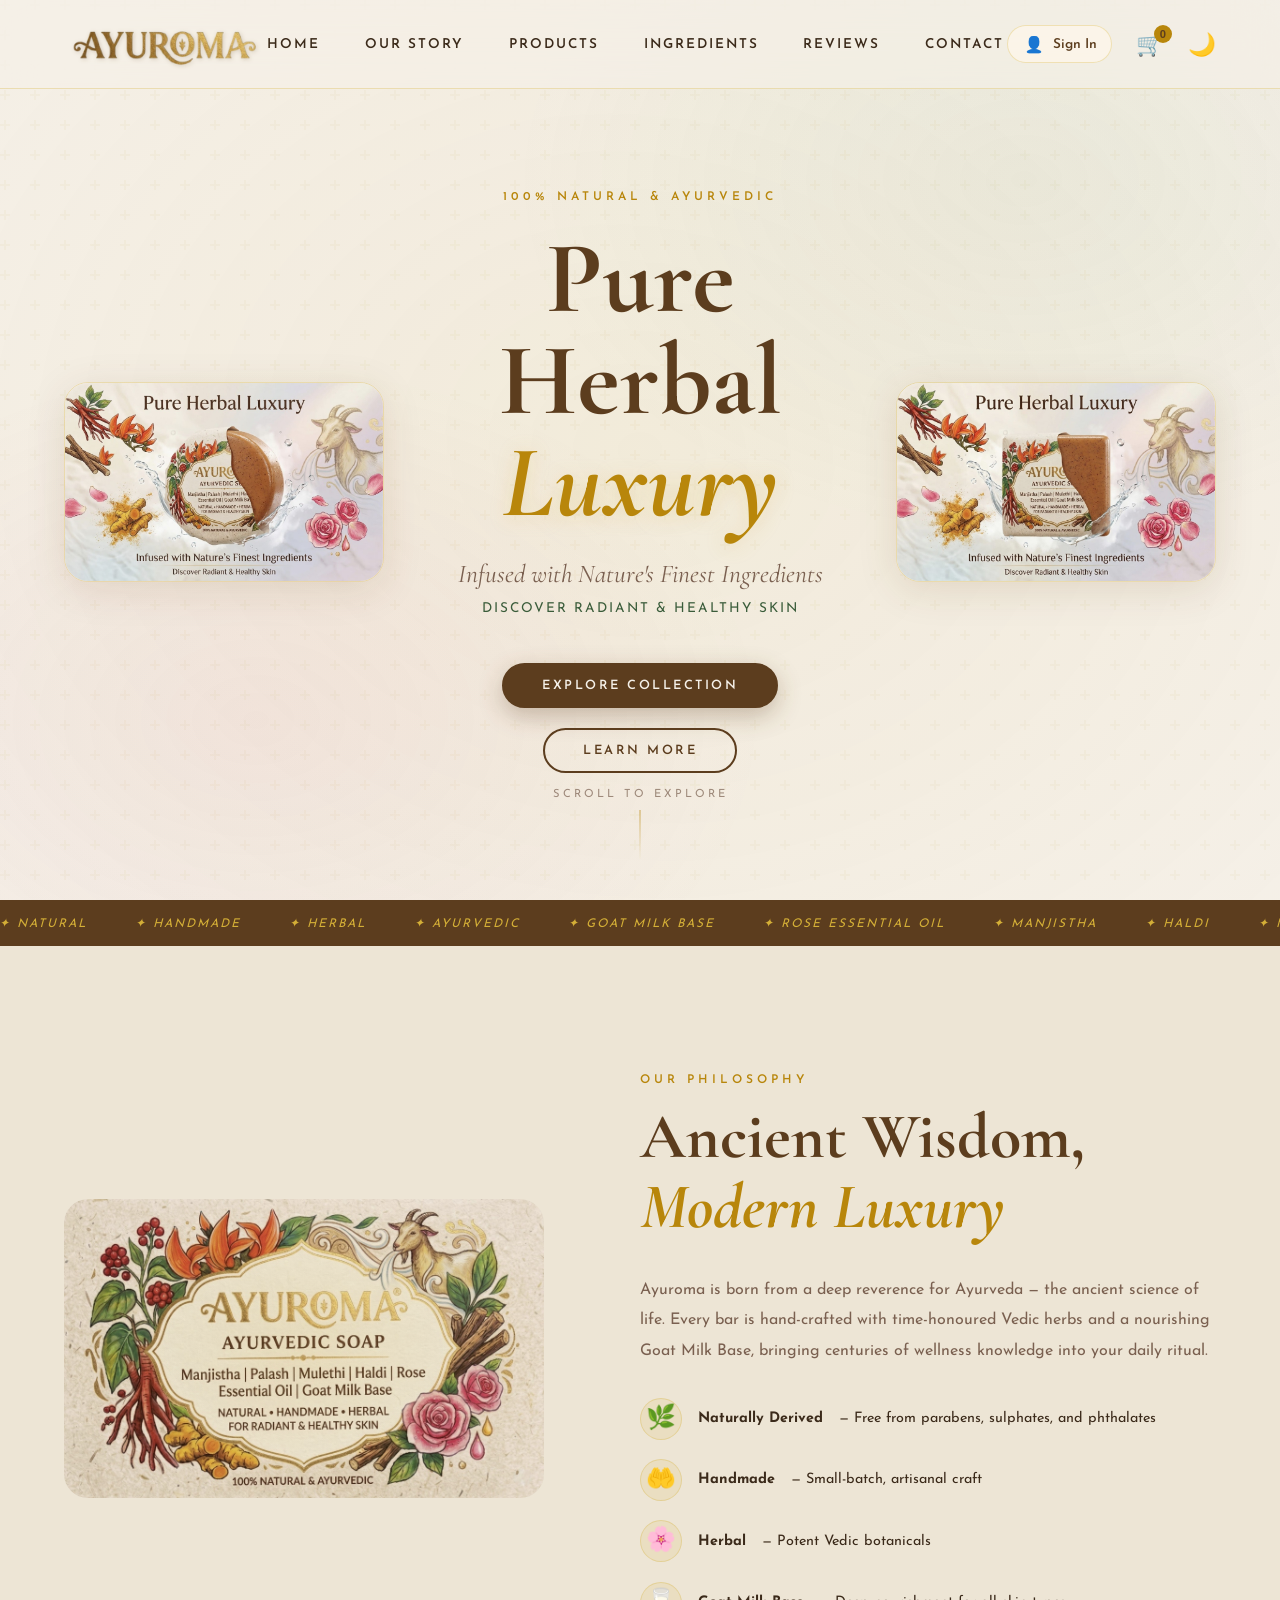
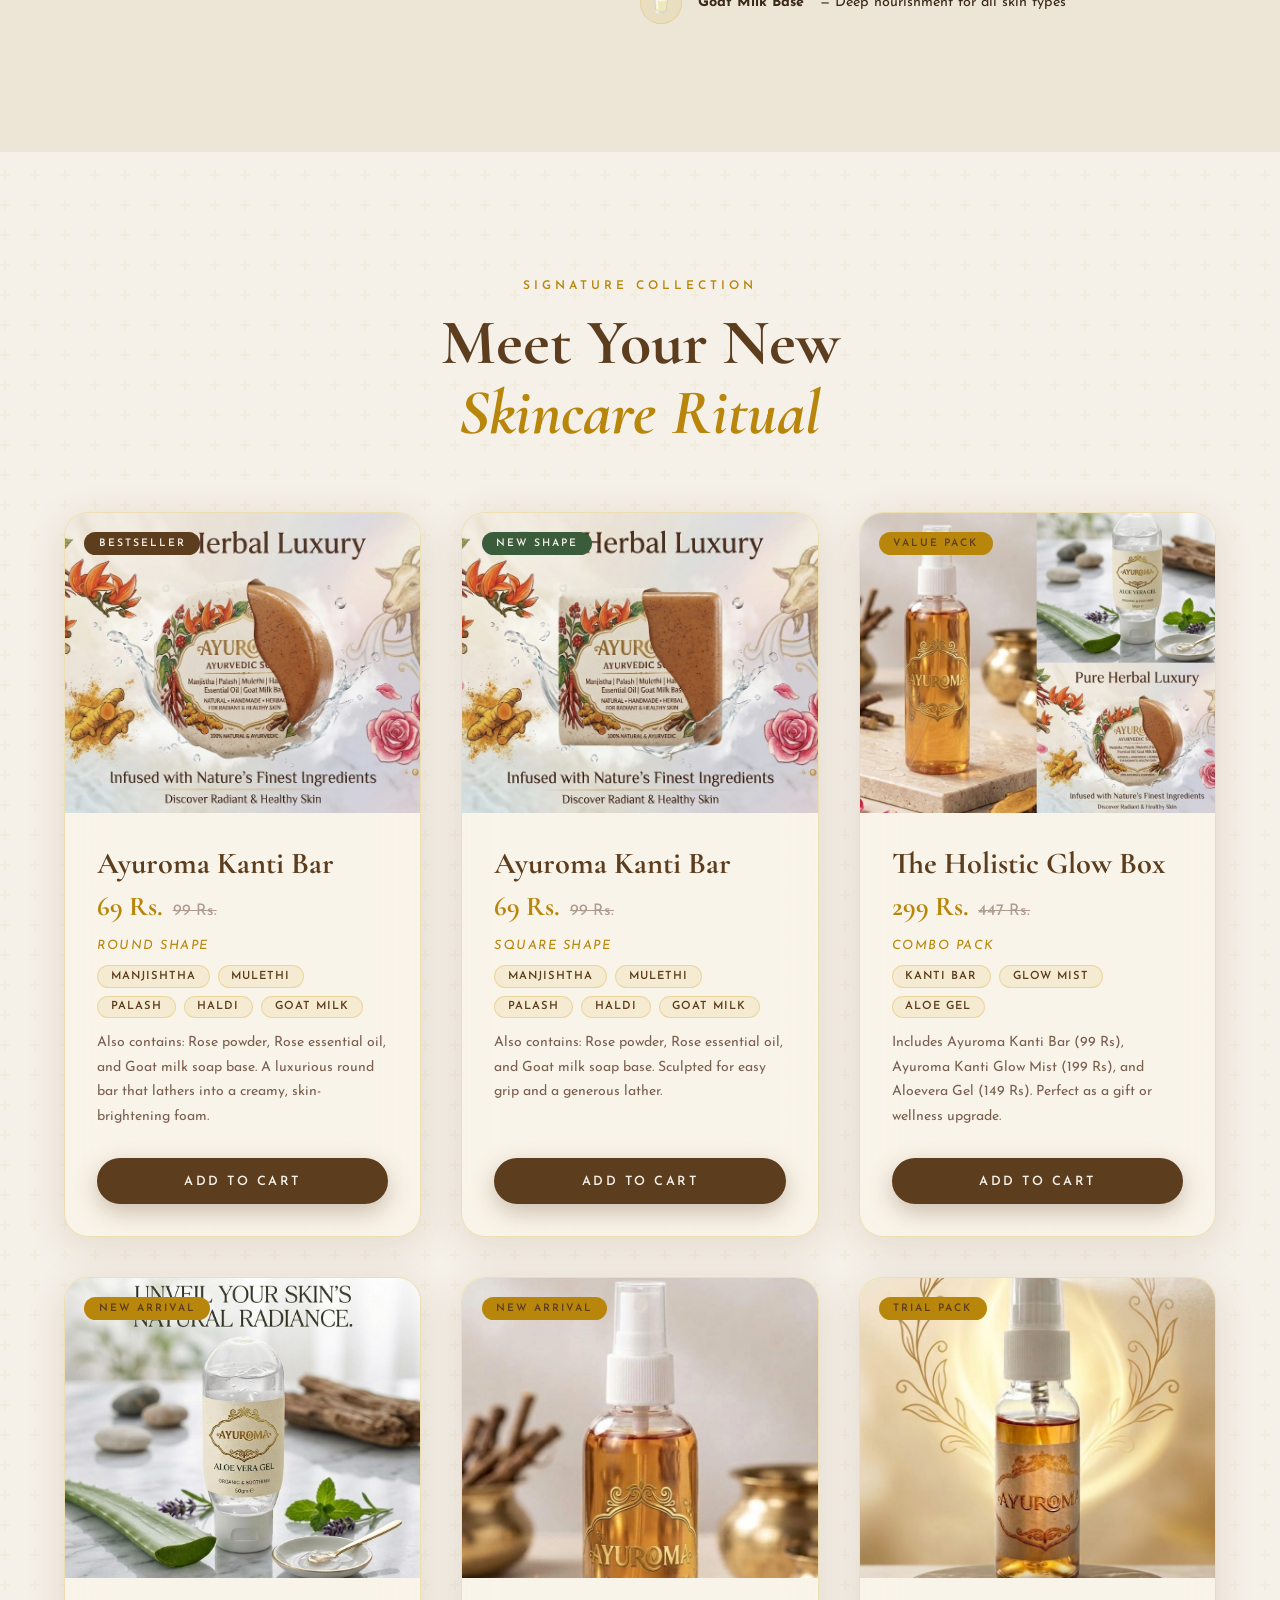
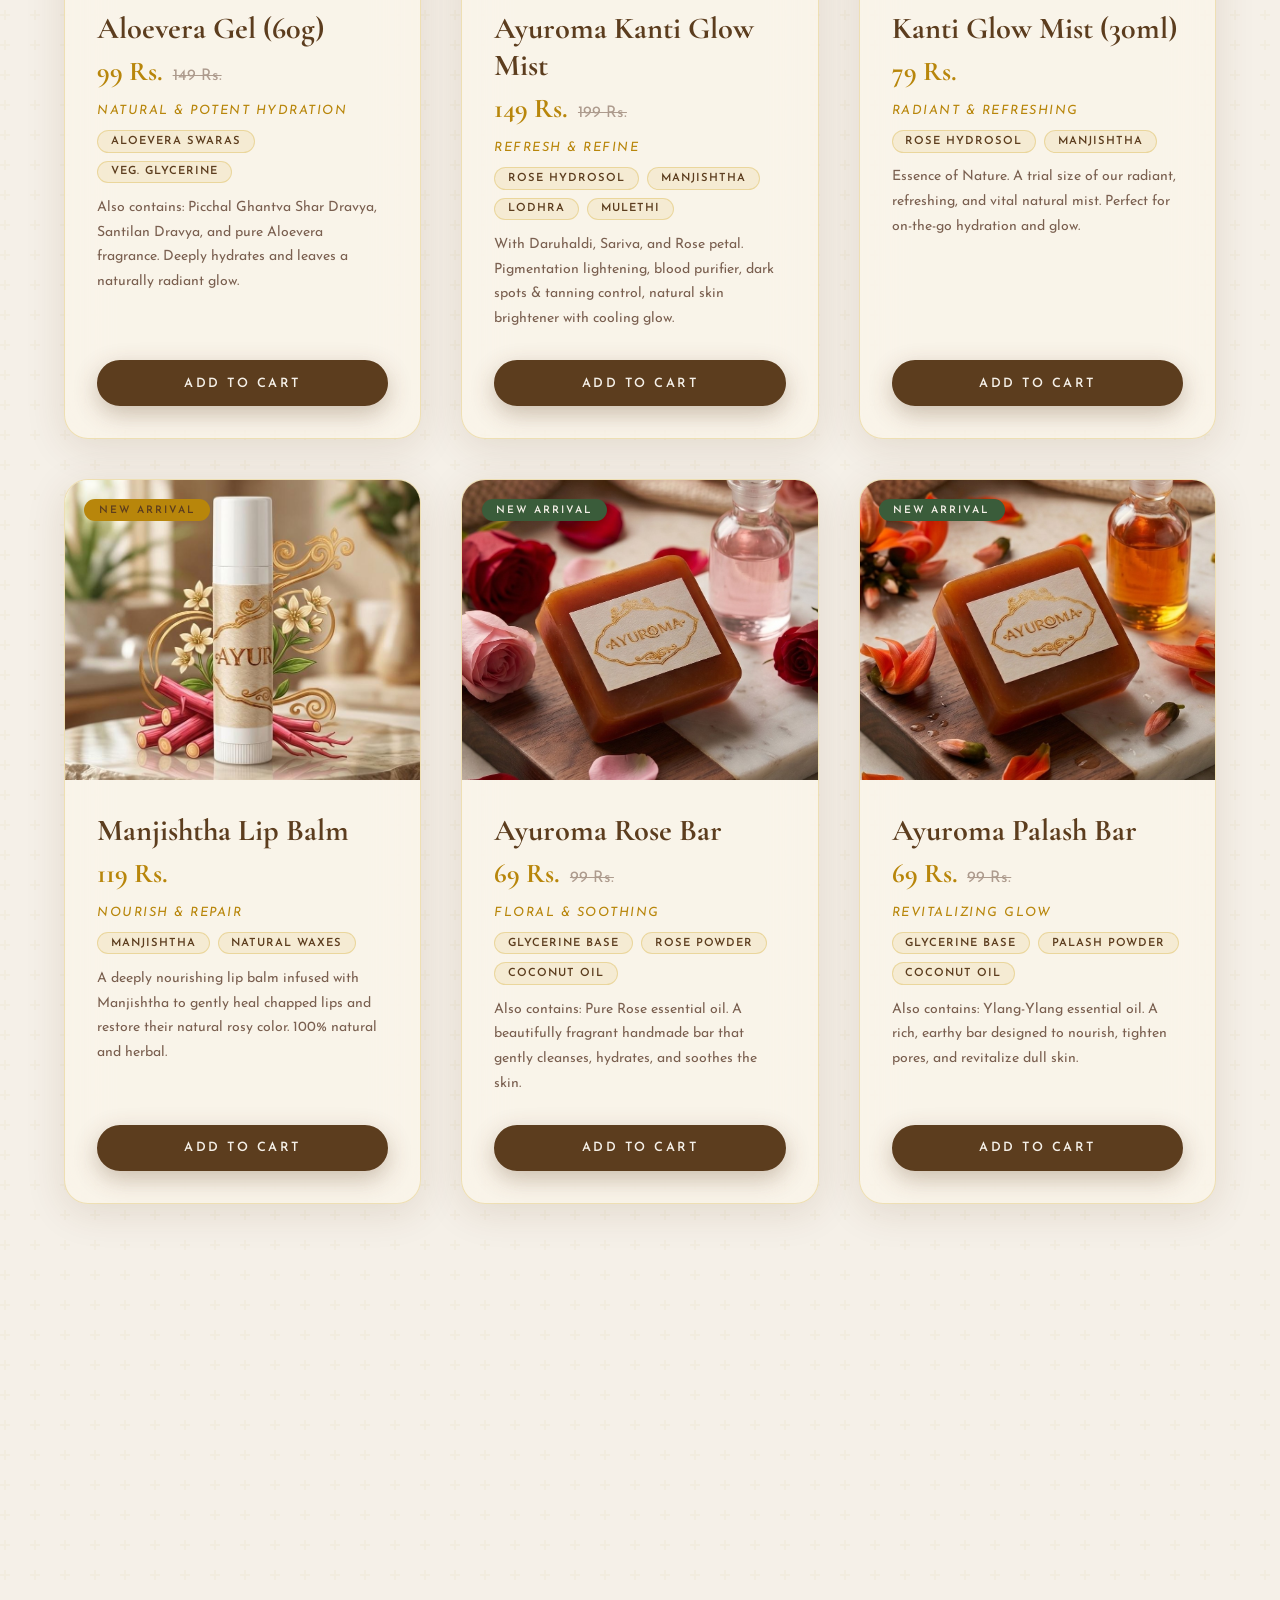
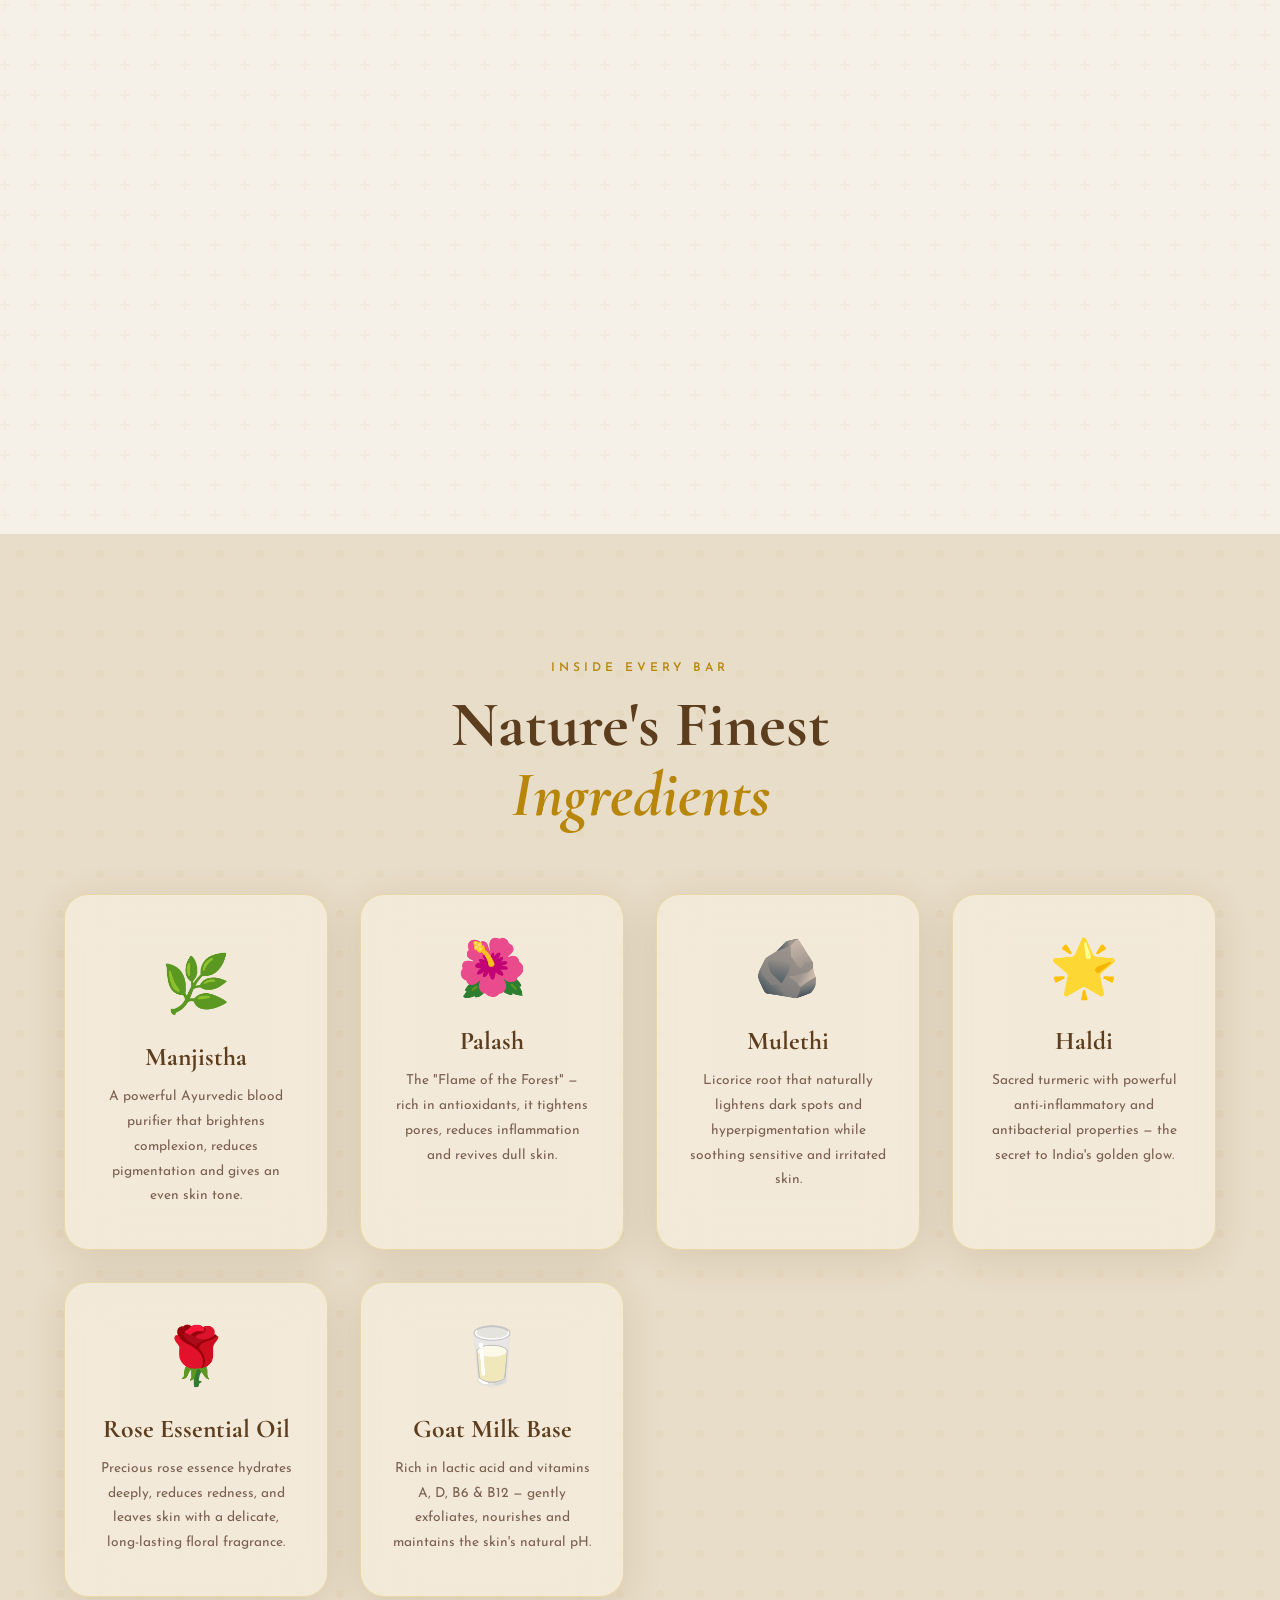
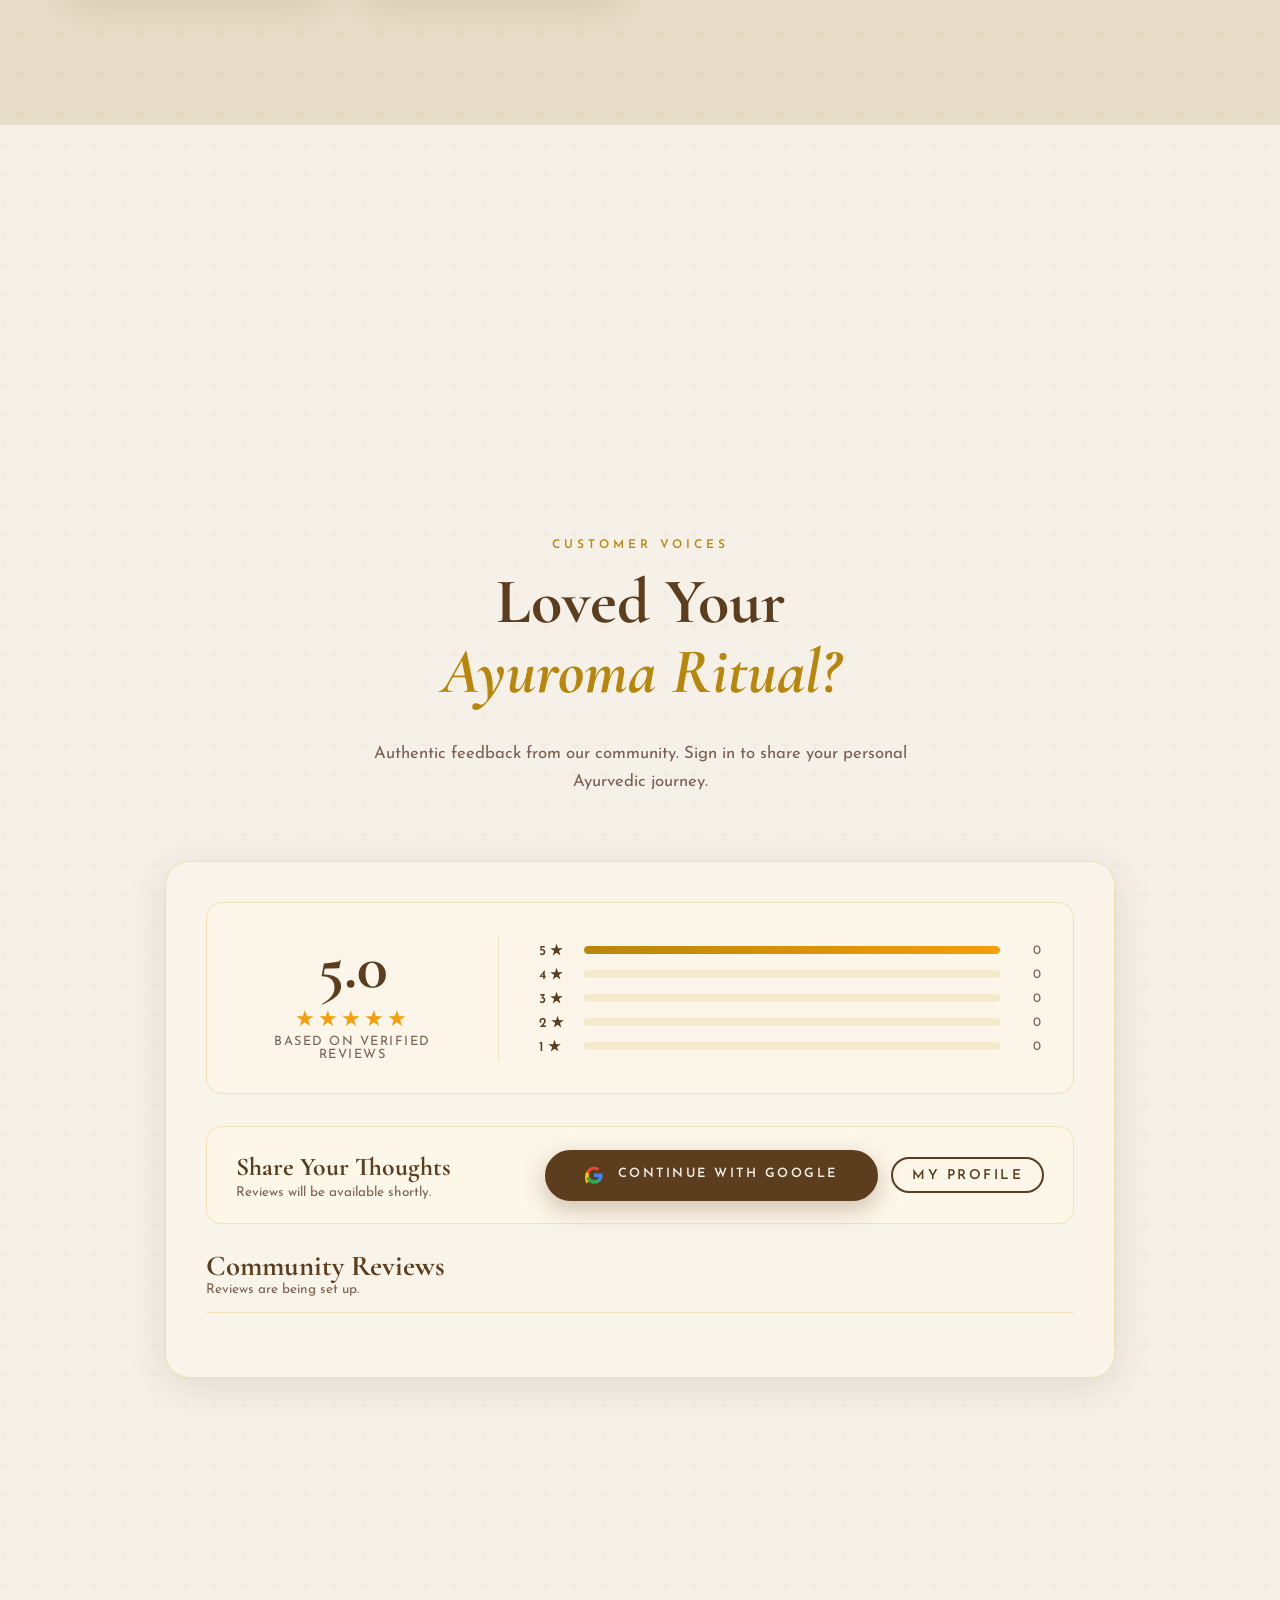
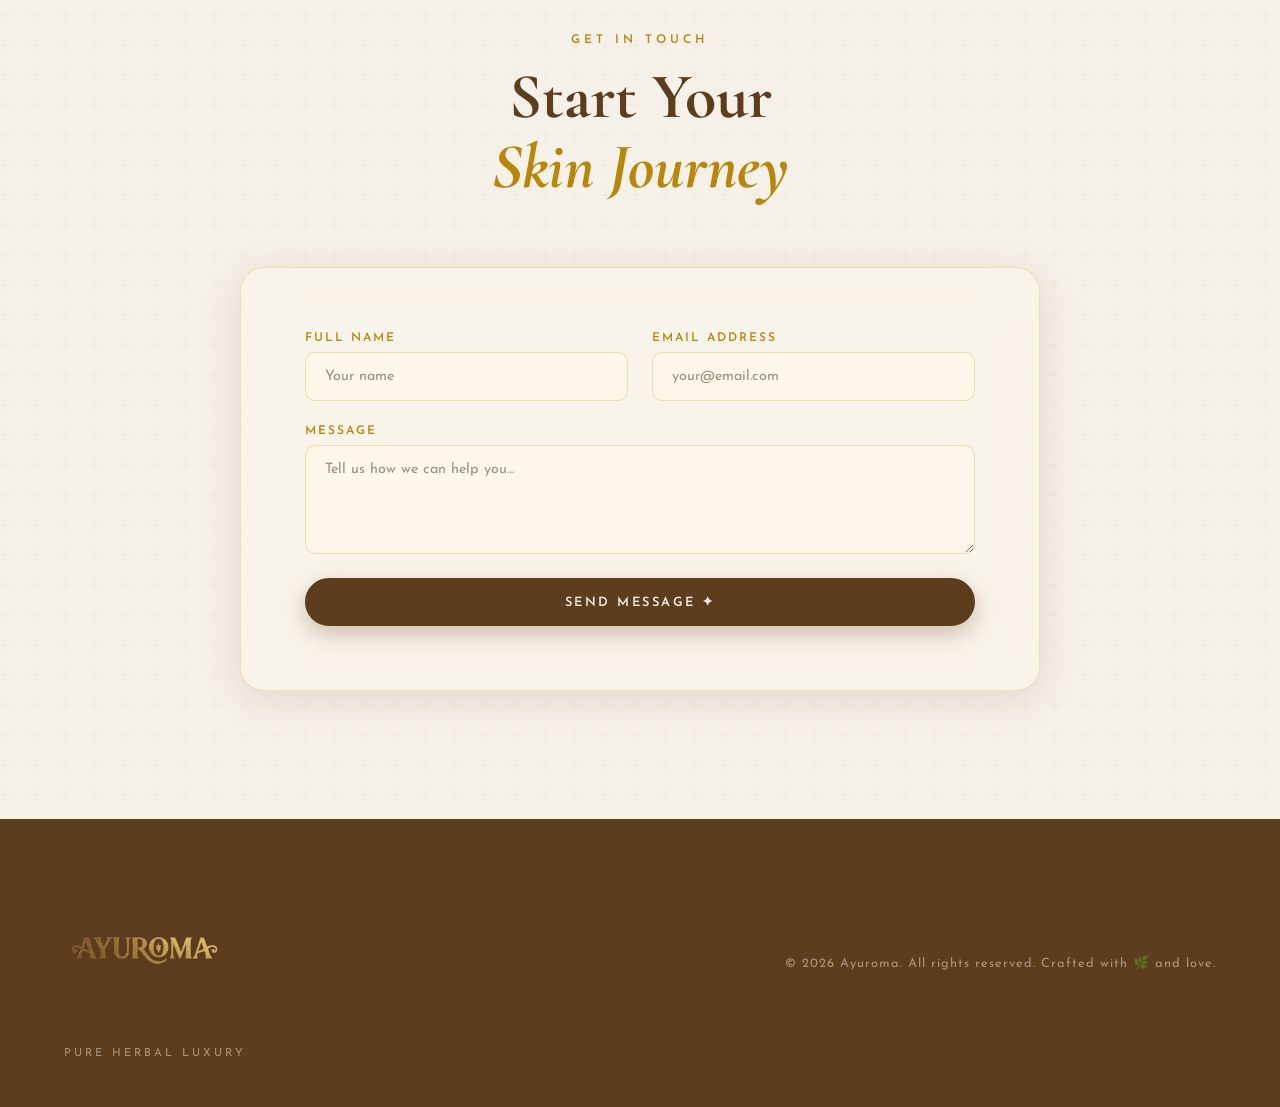
==== commit 34854ac6: "Add Handmade Herbal Ubtan product and image" ====
--- a/index.html
+++ b/index.html
@@ -346,6 +346,30 @@
         </div>
       </article>
 
+      <!-- Herbal Ubtan Card -->
+      <article class="product-card glass-card fade-up delay-1" id="productUbtan">
+        <div class="product-card__badge product-card__badge--new" style="background:var(--gold); color:var(--brown);">New Arrival</div>
+        <div class="product-card__img-wrap">
+          <img src="assets/ubtan.jpg.jpeg" alt="Ayuroma Herbal Ubtan" class="product-card__img" loading="lazy" onerror="this.src='https://images.unsplash.com/photo-1608248543803-ba4f8c70ae0b?w=600&q=80'" />
+          <div class="product-card__img-glow"></div>
+        </div>
+        <div class="product-card__body">
+          <h3 class="product-card__name">Handmade Herbal Ubtan (50g)</h3>
+          <div class="product-card__price">
+            <span class="price-current">100 Rs.</span>
+          </div>
+          <p class="product-card__tagline">Ayurvedic Bathing Rituals</p>
+          <div class="product-card__ingredients">
+            <span class="tag">Besan</span>
+            <span class="tag">Haldi</span>
+            <span class="tag">Chandan</span>
+            <span class="tag">Gulab</span>
+          </div>
+          <p class="product-card__desc">Also contains: Manjishtha, Masoor Dal, Anantmul, Mulethi & Khus. Cleanses, detoxifies, removes tan, and brings a natural glow. 100% natural.</p>
+          <button class="btn btn--primary product-btn" id="btnUbtan">Add to Cart</button>
+        </div>
+      </article>
+
 
 
     </div>
--- a/style-premium.css
+++ b/style-premium.css
@@ -1757,63 +1757,413 @@
 .delay-4 { transition-delay: 0.4s; }
 .delay-5 { transition-delay: 0.5s; }
 
-/* ── RESPONSIVE ── */
+/* ── RESPONSIVE & SMARTPHONE RATIO OPTIMIZATION ── */
+
+/* Tablets & Small Laptops */
 @media (max-width: 1024px) {
-  .hero { flex-direction: column; text-align: center; padding: 10rem 5% 6rem; }
-  .hero-botanical { max-width: 300px; }
+  .navbar { padding: 1rem 4%; }
+  .hero { flex-direction: column; text-align: center; padding: 8rem 5% 5rem; gap: 3rem; }
+  .hero-botanical { max-width: 260px; }
   .story-inner { flex-direction: column; gap: 3rem; }
-}
-
+  .products-grid { grid-template-columns: repeat(2, 1fr); gap: 2rem; }
+}
+
+/* Medium Tablets & Large Phones */
 @media (max-width: 768px) {
+  /* Navbar */
+  .navbar {
+    padding: 0.75rem 4%;
+    backdrop-filter: blur(16px);
+    -webkit-backdrop-filter: blur(16px);
+  }
+  .nav-logo-img {
+    height: 80px;
+    margin-top: -24px;
+    margin-bottom: -24px;
+  }
+  .logo-text { font-size: 1.8rem; }
+  .logo-reg { font-size: 0.8rem; transform: translateY(-8px); }
+
+  .nav-actions {
+    gap: 0.6rem;
+  }
+  .nav-profile-btn {
+    padding: 0.35rem 0.65rem;
+    font-size: 0.75rem;
+    gap: 0.35rem;
+  }
+  .nav-cart-btn {
+    font-size: 1.1rem;
+    padding: 0.2rem;
+  }
+  .theme-toggle {
+    font-size: 1.2rem;
+  }
+  .nav-toggle {
+    display: flex;
+    z-index: 1000;
+  }
+
   .nav-links {
     position: fixed;
     top: 0; right: -100%;
     height: 100vh;
-    width: 70%;
-    background: rgba(245,240,232,0.97);
-    backdrop-filter: blur(20px);
+    height: 100dvh;
+    width: 78%;
+    max-width: 320px;
+    background: rgba(245, 240, 232, 0.98);
+    backdrop-filter: blur(25px);
+    -webkit-backdrop-filter: blur(25px);
     flex-direction: column;
     justify-content: center;
     align-items: center;
-    gap: 2.5rem;
+    gap: 2.2rem;
     transition: right var(--transition);
     border-left: 1px solid var(--glass-border);
+    box-shadow: -10px 0 30px rgba(0,0,0,0.15);
+  }
+  [data-theme="dark"] .nav-links {
+    background: rgba(26, 22, 20, 0.98);
   }
   .nav-links.open { right: 0; }
-  .nav-links a { font-size: 1rem; }
-  .nav-toggle { display: flex; z-index: 1000; }
-  .nav-logo-img { height: 100px; margin-top: -30px; margin-bottom: -30px; }
-  .cart-toast { 
-    top: auto; 
-    bottom: 2rem; 
-    left: 50%; 
-    right: auto; 
-    transform: translateX(-50%) translateY(150%); 
-    width: 90%; 
+  .nav-links a { font-size: 1.05rem; }
+
+  /* Hero Section for mobile ratio */
+  .hero {
+    padding: 7rem 1.25rem 4rem;
+    min-height: auto;
+    gap: 2rem;
+  }
+  .hero-botanical {
+    display: none; /* Hide floating soap images on mobile so main content is prominent */
+  }
+  .hero-title {
+    font-size: clamp(2.6rem, 11vw, 3.4rem);
+    line-height: 1.08;
+    margin-bottom: 1.2rem;
+  }
+  .hero-subtitle {
+    font-size: 1.2rem;
+    margin-bottom: 0.6rem;
+  }
+  .hero-tagline {
+    font-size: 0.78rem;
+    letter-spacing: 1.5px;
+    margin-bottom: 2rem;
+  }
+  .hero-cta {
+    flex-direction: column;
+    width: 100%;
+    max-width: 320px;
+    margin: 0 auto;
+    gap: 0.8rem;
+  }
+  .hero-cta .btn {
+    width: 100%;
+    padding: 0.85rem 1.5rem;
     text-align: center;
   }
-  .cart-toast.show { transform: translateX(-50%) translateY(0); }
-  .form-row { grid-template-columns: 1fr; }
-  .contact-inner { padding: 2rem 1.5rem; }
-  .reviews-shell { padding: 1.5rem; }
-  .reviews-account, .review-form-top { align-items: flex-start; flex-direction: column; }
-  .reviews-account-actions { width: 100%; justify-content: space-between; }
-  .benefits-banner__inner { padding: 2rem; }
+  .hero-scroll-hint { display: none; }
+
+  /* Sections Spacing */
+  .section {
+    padding: 4.5rem 1.25rem;
+  }
+  .section-header {
+    margin-bottom: 2.5rem;
+  }
+  .section-title {
+    font-size: clamp(2.1rem, 7.5vw, 2.7rem);
+    line-height: 1.15;
+    margin-bottom: 1rem;
+  }
+
+  /* Story section */
+  .story-inner {
+    flex-direction: column;
+    gap: 2rem;
+  }
+  .story-image-wrap {
+    width: 100%;
+    max-width: 400px;
+    margin: 0 auto;
+  }
+  .story-pillars {
+    gap: 1rem;
+  }
+  .story-pillars li {
+    font-size: 0.85rem;
+  }
+
+  /* Products Grid mobile ratio */
+  .products-grid {
+    grid-template-columns: 1fr;
+    gap: 1.75rem;
+    max-width: 440px;
+  }
+  .product-card {
+    border-radius: var(--radius-md);
+  }
+  .product-card__img-wrap {
+    height: 250px;
+  }
+  .product-card__body {
+    padding: 1.4rem;
+  }
+  .product-card__name {
+    font-size: 1.6rem;
+  }
+  .product-card__desc {
+    font-size: 0.86rem;
+    line-height: 1.6;
+  }
+
+  /* Ingredients Grid */
+  .ingredients-grid {
+    grid-template-columns: repeat(auto-fit, minmax(240px, 1fr));
+    gap: 1.2rem;
+  }
+  .ingredient-card {
+    padding: 1.6rem 1.4rem;
+  }
+
+  /* Benefits Banner */
+  .benefits-banner {
+    padding: 0 1.25rem 4rem;
+  }
+  .benefits-banner__inner {
+    padding: 2rem 1.2rem;
+    display: grid;
+    grid-template-columns: 1fr 1fr;
+    gap: 1.8rem 1rem;
+  }
   .benefit-divider { display: none; }
-  .hero-botanical { display: none; }
-  .products-grid { grid-template-columns: 1fr; gap: 1.5rem; margin-top: 2rem; }
-  .ingredients-grid { grid-template-columns: 1fr; gap: 1.5rem; margin-top: 2rem; }
-}
-
+  .benefit-num { font-size: 2.6rem; }
+  .benefit-label { font-size: 0.68rem; letter-spacing: 1.2px; }
+
+  /* Reviews Section for Mobile */
+  .reviews-shell {
+    padding: 1.4rem 1.1rem;
+    border-radius: var(--radius-md);
+  }
+  .reviews-overview {
+    grid-template-columns: 1fr;
+    gap: 1.5rem;
+    padding: 1.4rem;
+    text-align: center;
+  }
+  .rating-hero-score {
+    border-right: none;
+    border-bottom: 1px solid rgba(212, 175, 55, 0.2);
+    padding-right: 0;
+    padding-bottom: 1.2rem;
+  }
+  .rating-big-number {
+    font-size: 3.2rem;
+  }
+  .reviews-account {
+    flex-direction: column;
+    align-items: stretch;
+    padding: 1.2rem;
+    gap: 1rem;
+    text-align: center;
+  }
+  .reviews-account-actions {
+    flex-direction: column;
+    width: 100%;
+    gap: 0.6rem;
+  }
+  .reviews-account-actions .btn {
+    width: 100%;
+    justify-content: center;
+  }
+  .review-form {
+    padding: 1.2rem;
+  }
+  .review-form-top {
+    flex-direction: column;
+    align-items: flex-start;
+    gap: 0.8rem;
+  }
+  .rating-picker-group {
+    flex-wrap: wrap;
+    gap: 0.6rem;
+  }
+  .star-pick-btn {
+    font-size: 1.6rem;
+  }
+  .review-signed-badge {
+    width: 100%;
+    text-align: center;
+    font-size: 0.78rem;
+  }
+  .review-card {
+    padding: 1.2rem;
+  }
+  .review-card-top {
+    flex-direction: column;
+    align-items: flex-start;
+    gap: 0.6rem;
+  }
+  .review-stars {
+    font-size: 1rem;
+  }
+  .review-card-footer {
+    flex-wrap: wrap;
+    gap: 0.6rem;
+  }
+
+  /* Contact Form */
+  .contact-inner {
+    padding: 2rem 1.25rem;
+    border-radius: var(--radius-md);
+  }
+  .form-row {
+    grid-template-columns: 1fr;
+    gap: 1rem;
+  }
+  .form-group input,
+  .form-group textarea {
+    padding: 0.85rem 1rem;
+    font-size: 0.95rem; /* Prevents auto-zoom on iOS Safari */
+  }
+
+  /* Footer */
+  .footer {
+    padding: 2.5rem 1.25rem;
+  }
+  .footer-inner {
+    flex-direction: column;
+    text-align: center;
+    gap: 1.5rem;
+  }
+  .footer-logo-img {
+    height: 120px;
+  }
+
+  /* Cart & Toast */
+  .floating-cart {
+    bottom: 1.2rem;
+    right: 1.2rem;
+  }
+  .cart-checkout-btn {
+    padding: 0.75rem 1.4rem;
+    font-size: 0.95rem;
+  }
+  .cart-toast {
+    top: auto;
+    bottom: 4.8rem;
+    left: 50%;
+    right: auto;
+    transform: translateX(-50%) translateY(150%);
+    width: 90%;
+    max-width: 350px;
+    padding: 0.8rem 1.2rem;
+    font-size: 0.8rem;
+    text-align: center;
+  }
+  .cart-toast.show {
+    transform: translateX(-50%) translateY(0);
+  }
+
+  /* Modals on Mobile */
+  .cart-modal-content,
+  .profile-modal-content {
+    width: 94%;
+    max-height: 88vh;
+    padding: 1.6rem 1.2rem;
+    border-radius: var(--radius-md);
+  }
+  .profile-header-banner {
+    flex-direction: column;
+    text-align: center;
+    gap: 1rem;
+  }
+  .profile-avatar-large-wrap {
+    margin: 0 auto;
+  }
+  .profile-stats-grid {
+    grid-template-columns: 1fr 1fr;
+    gap: 0.75rem;
+  }
+  .profile-stat-box {
+    padding: 0.9rem;
+  }
+  .profile-stat-number {
+    font-size: 1.8rem;
+  }
+}
+
+/* Compact Smartphones (iPhone SE, Galaxy A series, etc. <= 480px) */
 @media (max-width: 480px) {
+  .navbar { padding: 0.6rem 3.5%; }
   .logo-text { font-size: 1.5rem; }
-  .hero-title { font-size: 2.8rem; letter-spacing: -0.5px; }
-  .hero-subtitle { font-size: 1.1rem; }
-  .section { padding: 4rem 1.5rem; }
-  .footer-inner { flex-direction: column; text-align: center; padding: 2rem 1rem; }
-  .section-title { font-size: 2.5rem; }
-  .products-grid { grid-template-columns: 1fr; }
-  .ingredients-grid { grid-template-columns: 1fr; }
-  .cart-modal-content { padding: 1.5rem; width: 95%; }
-  .cart-item-row { flex-direction: column; align-items: flex-start; gap: 0.5rem; font-size: 0.95rem; }
-}
+  .nav-profile-text { display: none; } /* Show only profile icon for ultra-compact headers */
+  .nav-profile-btn {
+    padding: 0.4rem 0.55rem;
+    border-radius: 50%;
+  }
+  .nav-profile-avatar {
+    width: 20px;
+    height: 20px;
+    font-size: 0.9rem;
+  }
+
+  .hero {
+    padding: 6.5rem 1rem 3.5rem;
+  }
+  .hero-eyebrow {
+    font-size: 0.7rem;
+    letter-spacing: 2px;
+  }
+  .hero-title {
+    font-size: 2.7rem;
+  }
+  .hero-subtitle {
+    font-size: 1.1rem;
+  }
+
+  .section {
+    padding: 3.5rem 1rem;
+  }
+  .section-title {
+    font-size: 2.2rem;
+  }
+
+  .product-card__img-wrap {
+    height: 220px;
+  }
+  .product-card__body {
+    padding: 1.2rem;
+  }
+  .product-card__name {
+    font-size: 1.45rem;
+  }
+  .product-card__price .price-current {
+    font-size: 1.3rem;
+  }
+
+  .benefits-banner__inner {
+    grid-template-columns: 1fr;
+    gap: 1.5rem;
+    padding: 1.6rem 1rem;
+  }
+  .benefit-num {
+    font-size: 2.4rem;
+  }
+
+  .cart-item-row {
+    flex-direction: column;
+    align-items: flex-start;
+    gap: 0.3rem;
+    font-size: 0.9rem;
+  }
+}
+
+/* Landscape / Foldable Mobile Device Adjustments */
+@media (max-height: 550px) and (orientation: landscape) {
+  .hero { min-height: auto; padding: 6rem 5% 3rem; }
+  .nav-links { overflow-y: auto; padding: 3rem 0; gap: 1.5rem; }
+  .cart-modal-content,
+  .profile-modal-content { max-height: 92vh; }
+}
